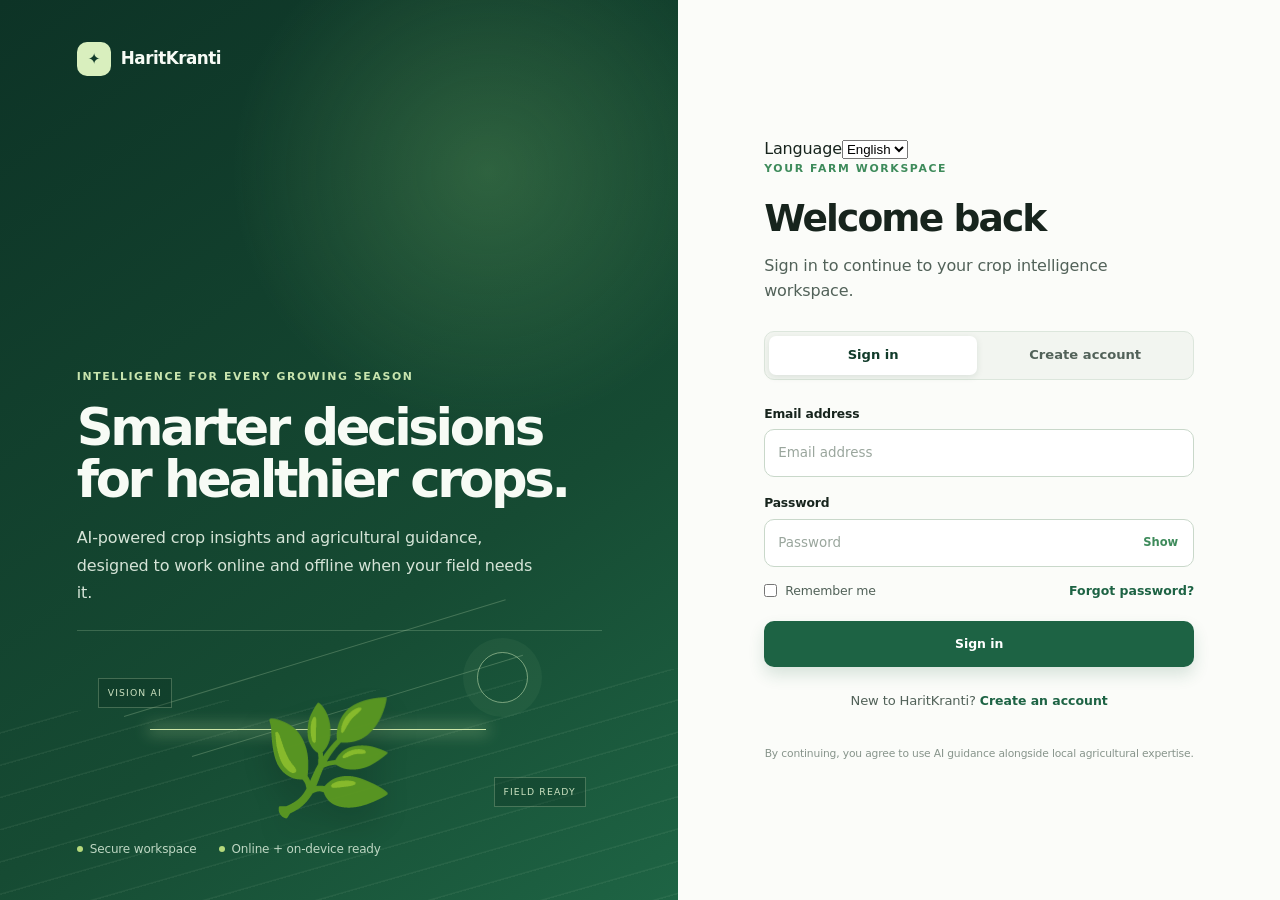
==== frontend/index.html @ 6d188281 "feat: add multilingual translation and global language switcher" ====
<!DOCTYPE html>
<html lang="en">
<head>
  <meta charset="UTF-8">
  <meta name="viewport" content="width=device-width, initial-scale=1.0">
  <meta name="theme-color" content="#113b2a">
  <title>HaritKranti | Smart Agriculture Copilot</title>
  <link rel="stylesheet" href="css/style.css">
</head>
<body>
  <!-- Authenticated entry experience -->
  <section class="auth-screen" id="auth-screen" aria-labelledby="auth-title">
    <div class="auth-visual">
        <div class="auth-brand">
        <span class="brand-mark" aria-hidden="true">&#10022;</span>
        <span>HaritKranti</span>
      </div>
      <div class="auth-visual-copy">
        <p class="auth-overline">Intelligence for every growing season</p>
        <h1>Smarter decisions for healthier crops.</h1>
        <p>AI-powered crop insights and agricultural guidance, designed to work online and offline when your field needs it.</p>
      </div>
      <div class="field-visual" aria-hidden="true">
        <div class="field-scan-line"></div>
        <div class="field-sun"></div>
        <div class="field-row row-one"></div>
        <div class="field-row row-two"></div>
        <div class="field-leaf">&#127807;</div>
        <span class="field-chip chip-one">VISION AI</span>
        <span class="field-chip chip-two">FIELD READY</span>
      </div>
      <div class="auth-trust-line">
        <span><i class="trust-dot"></i> Secure workspace</span>
        <span><i class="trust-dot"></i> Online + on-device ready</span>
      </div>
    </div>

    <div class="auth-panel">
      <div class="auth-panel-inner">
        <div class="mobile-auth-brand auth-brand">
          <span class="brand-mark" aria-hidden="true">&#10022;</span>
          <span>HaritKranti</span>
        </div>
        <label class="auth-language-control" for="auth-language-select"><span id="auth-visual-language-label">Language</span><select id="auth-language-select" aria-label="Language"><option value="en">English</option><option value="mr">मराठी</option><option value="hi">हिन्दी</option><option value="ta">தமிழ்</option><option value="te">తెలుగు</option></select></label>
        <div class="auth-heading">
          <p class="auth-overline" id="auth-overline">Your farm workspace</p>
          <h2 id="auth-title">Welcome back</h2>
          <p id="auth-subtitle">Sign in to continue to your crop intelligence workspace.</p>
        </div>

        <div class="auth-tabs" role="tablist" aria-label="Account access">
          <button class="auth-tab active" id="tab-auth-login" type="button" role="tab" aria-selected="true">Sign in</button>
          <button class="auth-tab" id="tab-auth-register" type="button" role="tab" aria-selected="false">Create account</button>
        </div>

        <div class="auth-error-box" id="auth-error-msg" role="alert"></div>

        <form id="auth-form" novalidate>
          <div class="form-group auth-register-field" id="auth-name-group">
            <label class="form-label" for="auth-name">Full name</label>
            <input type="text" id="auth-name" class="form-input" placeholder="e.g. Ramesh Patil" autocomplete="name">
          </div>
          <div class="form-group">
            <label class="form-label" for="auth-email">Email address</label>
            <input type="email" id="auth-email" class="form-input" placeholder="you@example.com" required autocomplete="email">
          </div>
          <div class="form-group password-group">
            <label class="form-label" for="auth-password">Password</label>
            <div class="password-field">
              <input type="password" id="auth-password" class="form-input" placeholder="At least 6 characters" required autocomplete="current-password">
              <button class="password-toggle" id="btn-toggle-password" type="button" aria-label="Show password">Show</button>
            </div>
          </div>
          <div class="form-group auth-register-field" id="auth-confirm-group">
            <label class="form-label" for="auth-confirm-password">Confirm password</label>
            <input type="password" id="auth-confirm-password" class="form-input" placeholder="Repeat your password" autocomplete="new-password">
          </div>
          <div class="auth-form-options" id="auth-login-options">
            <label class="check-label" id="auth-remember-label"><input type="checkbox" id="auth-remember"> <span>Remember me</span></label>
            <button class="link-button" id="btn-forgot-password" type="button">Forgot password?</button>
          </div>
          <button class="btn btn-primary auth-submit" type="submit" id="btn-auth-submit">Sign in <span aria-hidden="true">&#8594;</span></button>
        </form>
        <p class="auth-switch-copy" id="auth-switch-copy">New to HaritKranti? <button class="link-button" id="auth-switch-link" type="button">Create an account</button></p>
        <p class="auth-legal" id="auth-legal">By continuing, you agree to use AI guidance alongside local agricultural expertise.</p>
      </div>
    </div>
  </section>

  <div class="app-shell is-hidden" id="app-shell">
    <header class="app-header">
      <div class="header-inner">
        <button class="brand-container" id="brand-home-btn" type="button" aria-label="Go to dashboard">
          <span class="brand-icon" aria-hidden="true">&#10022;</span>
          <span class="brand-lockup"><strong class="brand-title">HaritKranti</strong><small>Smart Agriculture Copilot</small></span>
        </button>
        <nav class="desktop-nav" aria-label="Primary navigation">
          <button class="desktop-nav-item active" data-target="view-home" type="button">Dashboard</button>
          <button class="desktop-nav-item" data-target="view-scan" type="button">Scan crop</button>
          <button class="desktop-nav-item" data-target="view-weather" type="button">Weather</button>
          <button class="desktop-nav-item" data-target="view-market" type="button">Market prices</button>
          <button class="desktop-nav-item" data-target="view-schemes" type="button">Govt schemes</button>
          <button class="desktop-nav-item" data-target="view-history" type="button">History</button>
        </nav>
        <div class="header-actions">
          <div class="lang-dropdown-wrapper" id="header-lang-dropdown">
            <button class="lang-pill dropdown-trigger" id="lang-dropdown-btn" type="button" aria-expanded="false" aria-haspopup="true" aria-label="Select language">
              <span aria-hidden="true">🌐</span>
              <span id="active-lang-text">EN</span>
              <span class="dropdown-chevron" aria-hidden="true">▼</span>
            </button>
            <div class="lang-dropdown-menu hidden" id="lang-dropdown-menu" role="menu" aria-orientation="vertical">
              <button class="lang-dropdown-item selected" data-lang="en" role="menuitem" type="button"><span>English</span><span class="lang-check">✓</span></button>
              <button class="lang-dropdown-item" data-lang="mr" role="menuitem" type="button"><span>मराठी</span><span class="lang-check">✓</span></button>
              <button class="lang-dropdown-item" data-lang="hi" role="menuitem" type="button"><span>हिन्दी</span><span class="lang-check">✓</span></button>
              <button class="lang-dropdown-item" data-lang="ta" role="menuitem" type="button"><span>தமிழ்</span><span class="lang-check">✓</span></button>
              <button class="lang-dropdown-item" data-lang="te" role="menuitem" type="button"><span>తెలుగు</span><span class="lang-check">✓</span></button>
            </div>
          </div>
          <button class="header-profile" data-target="view-profile" type="button" aria-label="Open profile"><span id="header-profile-initial">F</span></button>
        </div>
      </div>
    </header>

    <div class="offline-banner hidden" id="offline-banner" role="status"><span class="status-dot"></span><span>Offline right now. Local capabilities remain available.</span></div>

    <main class="app-container">
      <!-- Dashboard -->
      <section class="view-section active" id="view-home">
        <div class="dashboard-intro">
          <div><p class="page-eyebrow">YOUR FIELD WORKSPACE</p><h1 id="dashboard-intro-title">Good to see you, <span id="dashboard-farmer-name">farmer</span>.</h1><p id="dashboard-intro-subtitle">Clear signals for better crop decisions.</p></div>
          <div class="dashboard-status"><span class="status-dot"></span><span id="dashboard-network-label">Online AI available</span></div>
        </div>
        <div class="dashboard-hero">
          <div class="dashboard-hero-copy"><p class="hero-label"><span class="hero-label-line"></span> Crop intelligence</p><h2>Smarter decisions for healthier crops.</h2><p id="dashboard-hero-body">Upload a leaf image and get practical, explainable guidance for what to do next.</p><button class="btn btn-light" data-target="view-scan" type="button"><span id="dashboard-start-scan-text">Start a crop scan</span> <span aria-hidden="true">&#8594;</span></button></div>
          <div class="dashboard-hero-art" aria-hidden="true"><div class="radar-ring ring-one"></div><div class="radar-ring ring-two"></div><div class="radar-core">&#127807;</div><span class="radar-label">LIVE<br>SCAN</span></div>
        </div>
        <div class="dashboard-grid">
          <button class="feature-link feature-link-primary" data-target="view-scan" type="button"><span class="feature-icon">&#127807;</span><span><strong data-i18n="dashboard.scanTitle">Scan crop health</strong><small data-i18n="dashboard.scanBody">Photo to practical next steps</small></span><span class="arrow">&#8594;</span></button>
          <button class="feature-link" data-target="view-weather" type="button"><span class="feature-icon weather-icon">&#9788;</span><span><strong data-i18n="dashboard.weatherTitle">Weather &amp; water</strong><small data-i18n="dashboard.weatherBody">Make irrigation decisions with confidence</small></span><span class="arrow">&#8594;</span></button>
          <button class="feature-link" data-target="view-market" type="button"><span class="feature-icon market-icon">&#128200;</span><span><strong data-i18n="dashboard.marketTitle">Market prices &amp; trends</strong><small data-i18n="dashboard.marketBody">Latest mandi prices and 30-day historical trends</small></span><span class="arrow">&#8594;</span></button>
          <button class="feature-link" data-target="view-schemes" type="button"><span class="feature-icon schemes-icon">&#128220;</span><span><strong data-i18n="dashboard.schemesTitle">Government schemes</strong><small data-i18n="dashboard.schemesBody">Explore subsidies, PM-KISAN, crop insurance &amp; more</small></span><span class="arrow">&#8594;</span></button>
          <button class="feature-link" data-target="view-history" type="button"><span class="feature-icon history-icon">&#9673;</span><span><strong data-i18n="dashboard.historyTitle">Scan history</strong><small data-i18n="dashboard.historyBody">Review your farm’s recent insights</small></span><span class="arrow">&#8594;</span></button>
        </div>
        <div class="dashboard-lower"><div class="section-heading compact-heading"><div><p class="page-eyebrow">QUICK ACCESS</p><h2>Useful around the farm</h2></div></div><div class="quick-links"><button data-target="view-shops" type="button"><span>&#9678;</span> <span id="quick-nearby-text">Nearby agri shops</span></button><button data-target="view-language" type="button"><span>&#9788;</span> Language</button><button data-target="view-profile" type="button"><span>&#9679;</span> <span id="quick-settings-text">Profile settings</span></button></div></div>
      </section>

      <!-- Crop scan -->
      <section class="view-section" id="view-scan">
        <div class="page-header scan-header"><div><p class="page-eyebrow">CROP INTELLIGENCE</p><h1 class="page-title">Crop scan</h1><p class="page-subtitle">Upload a clear image of your crop or leaf for AI analysis.</p></div><div class="using-status"><span class="status-dot"></span><span id="scan-mode-label">Using Online AI</span></div></div>
        <div class="scan-layout">
          <div class="scan-main">
            <div class="upload-zone" id="upload-zone"><div class="upload-visual"><span class="upload-corner corner-tl"></span><span class="upload-corner corner-tr"></span><span class="upload-corner corner-bl"></span><span class="upload-corner corner-br"></span><span class="upload-visual-icon">&#127807;</span></div><strong>Upload crop image</strong><span>JPG or PNG <i>•</i> Up to 10 MB</span><small>For best results, use a well-lit photo of one leaf.</small></div>
            <input type="file" accept="image/*" capture="environment" id="input-camera" class="file-input-hidden">
            <input type="file" accept="image/*" id="input-gallery" class="file-input-hidden">
            <div class="scan-options"><button class="btn btn-secondary" id="btn-trigger-camera" type="button"><span aria-hidden="true">&#9673;</span> Take photo</button><button class="btn btn-outline" id="btn-trigger-gallery" type="button"><span aria-hidden="true">&#9634;</span> Upload image</button></div>
            <div class="preview-container" id="preview-container"><div class="preview-frame"><img src="" alt="Selected crop preview" id="img-preview" class="preview-image"><button class="preview-remove" id="btn-clear-photo" type="button" aria-label="Remove selected image">&#215;</button></div><div class="preview-actions"><div><strong>Ready for analysis</strong><span>Review your image before continuing.</span></div><button class="btn btn-primary" id="btn-run-diagnose" type="button"><span aria-hidden="true">&#8594;</span> Analyze crop</button></div></div>
            <div class="analysis-panel" id="scan-loading-box"><div class="analysis-visual"><div class="analysis-orbit"></div><span>&#127807;</span></div><div><strong>Analyzing your crop...</strong><p id="analysis-step">Checking visual symptoms</p></div><div class="analysis-progress"><span></span></div></div>
          </div>
          <aside class="scan-guidance"><p class="page-eyebrow">PHOTO GUIDE</p><h3>Help the model see clearly</h3><ul><li>Use natural light and avoid glare.</li><li>Keep the leaf centered and in focus.</li><li>Include one affected leaf at a time.</li></ul><div class="scan-privacy"><span>&#9679;</span><p>Your image is sent only to the connected analysis service.</p></div></aside>
        </div>
      </section>

      <!-- Diagnosis result -->
      <section class="view-section" id="view-result">
        <div class="result-topline"><div><p class="page-eyebrow">ANALYSIS COMPLETE</p><h1 class="page-title">Crop analysis</h1></div><button class="btn btn-outline btn-compact" id="btn-scan-another" type="button">New scan</button></div>
        <div class="result-summary"><div><span class="result-crop-badge" id="result-crop-name">Crop</span><h2 class="result-disease-name" id="result-disease-name">Condition detected</h2><p id="result-overview">Your crop image has been reviewed for visible symptoms.</p></div><div class="confidence-block"><span>Confidence</span><strong id="result-confidence">94%</strong><small>AI vision analysis</small></div></div>
        <div class="result-grid"><div class="result-primary-column"><article class="insight-block"><div class="insight-heading"><span class="insight-number">01</span><div><p class="page-eyebrow">OBSERVATION</p><h3>What we found</h3></div></div><div id="result-symptoms">Visual symptoms will appear here.</div></article><article class="insight-block action-block"><div class="insight-heading"><span class="insight-number">02</span><div><p class="page-eyebrow">NEXT STEP</p><h3>Recommended action</h3></div></div><div id="result-treatment">Treatment guidance will appear here.</div></article></div><aside class="result-secondary-column"><div class="result-meta-panel"><div><span>Severity</span><strong id="result-severity">Review</strong></div><div><span>Crop</span><strong id="result-crop-meta">—</strong></div></div><article class="result-mini-block"><h3>Prevention</h3><div id="result-prevention">Prevention guidance will appear here.</div></article><article class="result-mini-block"><h3>Inputs to consider</h3><div id="result-fertilizer">Fertilizer guidance will appear here.</div><div class="pesticide-line" id="result-pesticides">Recommended products will appear here.</div></article></aside></div>
        <div class="disclaimer-box" data-i18n="disclaimer">AI guidance supports farm decisions and should be verified with local agricultural authorities and product labels.</div><div class="result-actions"><button class="btn btn-primary" id="btn-save-scan" type="button">Save to scan history</button><button class="btn btn-secondary" id="btn-result-find-shops" type="button">Find nearby agri shops</button></div>
      </section>

      <!-- Weather -->
      <section class="view-section" id="view-weather">
        <div class="page-header weather-page-header">
          <div>
            <p class="page-eyebrow" id="weather-eyebrow">FIELD CONDITIONS</p>
            <h1 class="page-title" id="weather-title">Weather &amp; water</h1>
            <p class="page-subtitle" id="weather-page-subtitle">Your local weather and farming conditions</p>
          </div>
          <button class="btn btn-outline btn-compact" id="btn-weather-change-location" type="button">Change location</button>
        </div>

        <div class="weather-location-bar">
          <div class="weather-location-copy">
            <span class="weather-location-pin" aria-hidden="true">&#128205;</span>
            <div><span class="weather-location-label" id="weather-location-label">Location</span><strong id="weather-location-text">Location not selected</strong><small id="weather-last-updated"></small></div>
          </div>
          <button class="icon-button weather-refresh-button" id="btn-weather-location" type="button" aria-label="Refresh weather">&#8635;</button>
        </div>

        <div class="weather-status-card" id="weather-status-card" role="status" aria-live="polite">
          <div class="weather-status-icon" id="weather-status-icon" aria-hidden="true">&#9906;</div>
          <div class="weather-status-copy"><strong id="weather-status-title">Use your location for local weather</strong><p id="weather-status-detail">Allow location access to provide local weather and agricultural recommendations.</p></div>
          <div class="weather-status-actions"><button class="btn btn-primary" id="btn-weather-use-location" type="button">Use My Location</button><button class="btn btn-outline" id="btn-weather-search-location" type="button">Search Location</button></div>
        </div>

        <div class="weather-location-panel hidden" id="weather-location-panel">
          <div class="weather-panel-heading"><div><p class="page-eyebrow" id="weather-search-eyebrow">LOCATION SEARCH</p><h2 id="weather-search-title">Search for your location</h2></div><button class="text-button" id="btn-weather-close-search" type="button">Cancel</button></div>
          <form class="weather-search-form" id="weather-search-form"><label class="search-field" for="weather-location-search"><span aria-hidden="true">&#8981;</span><input id="weather-location-search" type="search" autocomplete="address-level2" minlength="2" placeholder="City, town, district or locality" required><button class="btn btn-primary" type="submit" id="btn-weather-submit-search">Search</button></label></form>
          <div class="weather-search-results" id="weather-search-results" aria-live="polite"></div>
        </div>

        <div class="weather-content hidden" id="weather-content">
          <div class="weather-layout">
            <div class="weather-current">
              <div class="weather-current-top"><div><p class="weather-label" id="weather-current-label">CURRENT CONDITIONS</p><div id="weather-condition-text">—</div></div><span class="weather-live-badge" id="weather-data-status">Live</span></div>
              <div class="weather-temp" id="weather-temp-val">—</div>
              <div class="weather-stats"><div><strong id="weather-humidity">—</strong><span id="weather-humidity-label">Humidity</span></div><div><strong id="weather-wind">—</strong><span id="weather-wind-label">Wind</span></div><div><strong id="weather-rain-prob">—</strong><span id="weather-rain-label">Rain chance</span></div></div>
            </div>
            <div class="weather-advice" id="weather-advisory-card"><p class="page-eyebrow" id="weather-advice-eyebrow">IRRIGATION ADVISORY</p><h2 id="advisory-headline">—</h2><p id="advisory-detail">—</p><div class="advice-mark" aria-hidden="true">&#10003;</div></div>
          </div>

          <section class="weather-detail-section" aria-labelledby="weather-details-title"><div class="weather-section-heading"><div><p class="page-eyebrow" id="weather-details-eyebrow">CURRENT WEATHER</p><h2 id="weather-details-title">At a glance</h2></div></div><div class="weather-detail-grid"><div class="weather-detail-item" id="weather-feels-item"><span id="weather-feels-label">Feels like</span><strong id="weather-feels">—</strong></div><div class="weather-detail-item" id="weather-precipitation-item"><span id="weather-precipitation-label">Precipitation</span><strong id="weather-precipitation">—</strong></div><div class="weather-detail-item" id="weather-direction-item"><span id="weather-direction-label">Wind direction</span><strong id="weather-direction">—</strong></div><div class="weather-detail-item" id="weather-cloud-item"><span id="weather-cloud-label">Cloud cover</span><strong id="weather-cloud">—</strong></div><div class="weather-detail-item" id="weather-visibility-item"><span id="weather-visibility-label">Visibility</span><strong id="weather-visibility">—</strong></div><div class="weather-detail-item" id="weather-pressure-item"><span id="weather-pressure-label">Pressure</span><strong id="weather-pressure">—</strong></div></div></section>

          <section class="weather-detail-section" aria-labelledby="weather-rain-title"><div class="weather-section-heading"><div><p class="page-eyebrow" id="weather-rain-eyebrow">RAIN &amp; WATER</p><h2 id="weather-rain-title">Rain &amp; irrigation</h2></div></div><div class="weather-rain-summary"><span class="weather-rain-icon" aria-hidden="true">&#9730;</span><div><strong id="weather-rain-summary-title">Rain information</strong><p id="weather-rain-summary-detail">—</p></div></div></section>

          <section class="weather-detail-section" aria-labelledby="weather-forecast-title"><div class="weather-section-heading"><div><p class="page-eyebrow" id="weather-forecast-eyebrow">UPCOMING CONDITIONS</p><h2 id="weather-forecast-title">Forecast</h2></div></div><div class="weather-forecast-list" id="weather-forecast-list"></div></section>
        </div>

        <div class="weather-error-actions hidden" id="weather-error-actions"><button class="btn btn-primary" id="btn-weather-retry" type="button">Retry</button><button class="btn btn-outline" id="btn-weather-error-change" type="button">Change location</button></div>
      </section>

      <!-- Market Prices & Price History -->
      <section class="view-section" id="view-market">
        <div class="page-header market-page-header">
          <div>
            <p class="page-eyebrow" id="market-eyebrow" data-i18n="market.eyebrow">MANDI INTELLIGENCE</p>
            <h1 class="page-title" id="market-title" data-i18n="market.title">Market prices</h1>
            <p class="page-subtitle" id="market-page-subtitle" data-i18n="market.subtitle">Check recent mandi prices and historical trends for your crop and location.</p>
          </div>
          <div class="header-action-group">
            <button class="btn btn-outline btn-compact" id="btn-market-refresh" type="button" aria-label="Refresh market data">&#8635; Refresh</button>
          </div>
        </div>

        <div class="offline-banner hidden" id="market-offline-banner" role="status"></div>

        <!-- Filter Controls: Crop & Location -->
        <div class="market-controls-card">
          <div class="market-crop-select-row">
            <div class="crop-select-header">
              <strong data-i18n="market.selectCrop">Select your crop</strong>
              <div class="crop-search-box">
                <span>&#8981;</span>
                <input type="search" id="market-crop-search" placeholder="Search crop..." aria-label="Search crop">
              </div>
            </div>
            <div class="crop-chips-scroll" id="market-crop-chips"></div>
          </div>

          <div class="market-location-select-row">
            <div class="location-group">
              <label for="market-state-select">State</label>
              <select id="market-state-select" class="form-select"></select>
            </div>
            <div class="location-group">
              <label for="market-district-select">District</label>
              <select id="market-district-select" class="form-select"></select>
            </div>
            <div class="location-group">
              <label for="market-select">Market / APMC</label>
              <select id="market-select" class="form-select"></select>
            </div>
            <div class="location-action-col">
              <button class="btn btn-secondary btn-compact" id="btn-market-detect-location" type="button">
                <span>&#8982;</span> <span data-i18n="market.detectLocation">Detect Location</span>
              </button>
            </div>
          </div>
        </div>

        <!-- Loading Skeleton -->
        <div class="market-skeleton hidden" id="market-loading-skeleton">
          <div class="skeleton-card skeleton-pulse"></div>
          <div class="skeleton-chart skeleton-pulse"></div>
        </div>

        <!-- Error State -->
        <div class="market-error-box hidden" id="market-error-box" role="alert">
          <div class="error-icon">&#9888;</div>
          <h3 data-i18n="market.serviceErrorTitle">Market data is temporarily unavailable</h3>
          <p data-i18n="market.serviceErrorBody">We could not retrieve wholesale mandi prices right now. Please check your connection or retry.</p>
          <button class="btn btn-primary" id="btn-market-retry" type="button" data-i18n="market.retry">Retry</button>
        </div>

        <!-- Main Market Content -->
        <div class="market-content" id="market-main-content">
          <!-- Latest Mandi Summary Card -->
          <article class="market-hero-card" id="market-hero-card">
            <div class="hero-card-left">
              <div class="crop-identity">
                <span class="crop-category-badge" id="market-summary-category">Crop</span>
                <h2 class="crop-name-title" id="market-summary-crop-name">—</h2>
                <div class="mandi-location-line">
                  <span class="mandi-icon">&#127963;</span>
                  <strong id="market-summary-mandi">— Mandi</strong>
                  <span class="location-dot">•</span>
                  <span id="market-summary-location">—</span>
                </div>
              </div>
              <div class="variety-date-row">
                <span class="variety-tag" id="market-summary-variety">Variety: Standard</span>
                <span class="date-tag" id="market-summary-date">Updated: —</span>
              </div>
              <div class="favorite-buttons-row">
                <button type="button" class="btn-fav" id="btn-save-fav-crop" data-i18n="market.saveCrop">☆ Save crop</button>
                <button type="button" class="btn-fav" id="btn-save-fav-market" data-i18n="market.saveMarket">☆ Save mandi</button>
              </div>
            </div>

            <div class="hero-card-right">
              <div class="price-pill-main">
                <span class="price-caption" data-i18n="market.modalPrice">Modal Price</span>
                <div class="modal-price-val" id="market-summary-modal-price">₹—</div>
                <small class="price-unit" data-i18n="market.priceUnit">₹ / Quintal</small>
              </div>
              <div class="price-sub-grid">
                <div class="price-sub-box">
                  <span data-i18n="market.minPrice">Min Price</span>
                  <strong id="market-summary-min-price">₹—</strong>
                </div>
                <div class="price-sub-box">
                  <span data-i18n="market.maxPrice">Max Price</span>
                  <strong id="market-summary-max-price">₹—</strong>
                </div>
              </div>
            </div>
          </article>

          <!-- Compare Nearby Mandis Card -->
          <section class="market-section-card" aria-labelledby="compare-mandis-title">
            <div class="section-card-header">
              <div>
                <h3 id="compare-mandis-title" data-i18n="market.compareTitle">Compare Mandis</h3>
                <p data-i18n="market.compareSubtitle">Wholesale prices across nearby district markets</p>
              </div>
              <div class="table-sort-control">
                <label for="market-compare-sort">Sort by:</label>
                <select id="market-compare-sort" class="form-select form-select-sm">
                  <option value="highest">Highest price</option>
                  <option value="lowest">Lowest price</option>
                  <option value="nearest">Nearest location</option>
                </select>
              </div>
            </div>
            <div class="table-responsive">
              <table class="market-table">
                <thead>
                  <tr>
                    <th>Market / APMC</th>
                    <th>Locality</th>
                    <th>Modal Price</th>
                    <th>Min – Max Range</th>
                    <th>Arrival Date</th>
                  </tr>
                </thead>
                <tbody id="market-compare-tbody"></tbody>
              </table>
            </div>
          </section>

          <!-- Price History & Trend Analysis Section -->
          <section class="market-section-card" aria-labelledby="price-history-title">
            <div class="section-card-header split-header-desktop">
              <div>
                <p class="page-eyebrow" data-i18n="market.eyebrow">HISTORICAL OBSERVATIONS</p>
                <h3 id="price-history-title" data-i18n="market.priceHistoryTitle">Price History &amp; Trend Analysis</h3>
                <p data-i18n="market.priceHistorySubtitle">Understand how this crop’s wholesale mandi price has changed over time.</p>
              </div>
              <div class="chart-controls">
                <div class="period-chips-group" role="group" aria-label="Time period">
                  <button type="button" class="period-chip" data-period="7d">7D</button>
                  <button type="button" class="period-chip active" data-period="30d">30D</button>
                  <button type="button" class="period-chip" data-period="3m">3M</button>
                  <button type="button" class="period-chip" data-period="6m">6M</button>
                  <button type="button" class="period-chip" data-period="1y">1Y</button>
                </div>
                <div class="price-type-toggle" role="group" aria-label="Price metric">
                  <button type="button" class="price-type-btn active" data-type="modal">Modal</button>
                  <button type="button" class="price-type-btn" data-type="min">Min</button>
                  <button type="button" class="price-type-btn" data-type="max">Max</button>
                </div>
              </div>
            </div>

            <!-- Price Metrics Summary Bar -->
            <div class="history-metrics-grid">
              <div class="metric-card">
                <span data-i18n="market.summaryLatest">Latest Modal Price</span>
                <strong id="hist-metric-latest">₹—</strong>
              </div>
              <div class="metric-card">
                <span data-i18n="market.summaryHigh">Period High</span>
                <strong id="hist-metric-high">₹—</strong>
              </div>
              <div class="metric-card">
                <span data-i18n="market.summaryLow">Period Low</span>
                <strong id="hist-metric-low">₹—</strong>
              </div>
              <div class="metric-card">
                <span data-i18n="market.summaryChange">Price Change</span>
                <strong id="hist-metric-change" class="metric-value">—</strong>
              </div>
              <div class="metric-card metric-trend-card">
                <span data-i18n="market.trendTitle">Price Trend</span>
                <div id="hist-trend-badge" class="trend-indicator trend-stable">—</div>
              </div>
            </div>

            <!-- SVG Line Chart Box -->
            <div class="market-chart-container">
              <div class="chart-loading-overlay hidden" id="market-chart-loading">
                <div class="spinner"></div>
              </div>
              <div class="market-svg-wrapper" id="market-price-svg-wrapper"></div>
            </div>

            <!-- Farmer Friendly Data Insight -->
            <div class="chart-insight-box">
              <div class="insight-icon" aria-hidden="true">&#128161;</div>
              <div class="insight-text">
                <h4 data-i18n="market.whatChartShowsTitle">What the chart shows</h4>
                <p id="hist-what-chart-shows">—</p>
              </div>
            </div>

            <!-- Historical Records Table & CSV Export -->
            <div class="history-table-header">
              <h4 data-i18n="market.historicalRecordsTitle">Historical Records</h4>
              <button type="button" class="btn btn-outline btn-compact" id="btn-download-market-csv">
                <span>&#8681;</span> <span data-i18n="market.downloadCsv">Download Price History (CSV)</span>
              </button>
            </div>
            <div class="table-responsive">
              <table class="market-table market-history-table">
                <thead>
                  <tr>
                    <th>Date</th>
                    <th>Market</th>
                    <th>Commodity</th>
                    <th>Variety</th>
                    <th>Min Price</th>
                    <th>Modal Price</th>
                    <th>Max Price</th>
                  </tr>
                </thead>
                <tbody id="market-history-tbody"></tbody>
              </table>
            </div>
          </section>

          <!-- Source & Official Info -->
          <div class="official-source-card">
            <div class="source-icon">&#127963;</div>
            <div class="source-info-text">
              <strong data-i18n="market.sourceLabel">Source: Government of India — Data.gov.in / AGMARKNET</strong>
              <p data-i18n="market.sourceInfo">Daily wholesale agricultural mandi arrival data released under Open Government Data (OGD) Platform India.</p>
            </div>
            <a href="https://agmarknet.gov.in/" target="_blank" rel="noopener noreferrer" class="btn-link-source" data-i18n="market.officialPortal">
              Agmarknet Portal ↗
            </a>
          </div>
        </div>
      </section>

      <!-- Government Schemes -->
      <section class="view-section" id="view-schemes">
        <div class="page-header schemes-page-header">
          <div>
            <p class="page-eyebrow" id="schemes-eyebrow" data-i18n="schemes.eyebrow">GOVERNMENT INITIATIVES</p>
            <h1 class="page-title" id="schemes-title" data-i18n="schemes.title">Government schemes</h1>
            <p class="page-subtitle" id="schemes-page-subtitle" data-i18n="schemes.subtitle">Discover financial support, subsidies, and insurance available for farmers.</p>
          </div>
          <div class="header-action-group">
            <span class="schemes-count-badge" id="schemes-count-badge">Loading...</span>
            <button class="btn btn-outline btn-compact" id="btn-schemes-refresh" type="button" aria-label="Refresh schemes">&#8635;</button>
          </div>
        </div>

        <div class="offline-banner hidden" id="schemes-offline-banner" role="status">
          <span data-i18n="schemes.offlineBody">Showing cached verified scheme directory. Connect to internet to check latest portal updates.</span>
        </div>

        <!-- Search & Filter Bar -->
        <div class="schemes-search-panel">
          <div class="schemes-search-row">
            <div class="schemes-search-box">
              <span>&#8981;</span>
              <input type="search" id="schemes-search-input" placeholder="Search schemes by crop, name, or keyword (e.g. crop insurance, solar pump, PM Kisan)..." aria-label="Search schemes">
            </div>
            <div class="schemes-filter-group">
              <div class="level-tabs" role="tablist">
                <button type="button" class="scheme-level-tab active" data-level="all">All</button>
                <button type="button" class="scheme-level-tab" data-level="Central">Central</button>
                <button type="button" class="scheme-level-tab" data-level="State">State</button>
              </div>
              <select id="schemes-state-select" class="form-select form-select-sm">
                <option value="all">All States</option>
                <option value="Maharashtra">Maharashtra</option>
                <option value="Madhya Pradesh">Madhya Pradesh</option>
                <option value="Gujarat">Gujarat</option>
                <option value="Karnataka">Karnataka</option>
                <option value="Punjab">Punjab</option>
              </select>
            </div>
          </div>

          <!-- Category Chips -->
          <div class="schemes-category-scroll" id="schemes-category-chips"></div>
        </div>

        <!-- Loading Skeleton -->
        <div class="schemes-skeleton hidden" id="schemes-loading-skeleton">
          <div class="skeleton-card skeleton-pulse"></div>
          <div class="skeleton-card skeleton-pulse"></div>
        </div>

        <!-- Error State -->
        <div class="schemes-error-box hidden" id="schemes-error-box" role="alert">
          <div class="error-icon">&#9888;</div>
          <h3>Government schemes directory temporarily unavailable</h3>
          <p>We could not load official government schemes right now. Please retry.</p>
          <button class="btn btn-primary" id="btn-schemes-retry" type="button">Retry</button>
        </div>

        <!-- Main Schemes Content -->
        <div class="schemes-content" id="schemes-main-content">
          <!-- Personalized Recommended Section -->
          <div class="schemes-recommended-section hidden" id="schemes-personalized-section">
            <div class="recommended-header">
              <span class="rec-star">&#9733;</span>
              <div>
                <h3 data-i18n="schemes.recommendedTitle">Recommended for your farm</h3>
                <p data-i18n="schemes.recommendedSubtitle">Schemes matched with your profile crop &amp; location</p>
              </div>
            </div>
            <div class="schemes-grid" id="schemes-personalized-container"></div>
          </div>

          <!-- All Schemes Grid -->
          <div class="schemes-grid" id="schemes-grid"></div>

          <!-- Empty State -->
          <div class="schemes-empty-box hidden" id="schemes-empty-box">
            <div class="empty-icon">&#128269;</div>
            <h3 data-i18n="schemes.noSchemesFound">No government schemes found matching your search.</h3>
            <p>Try searching for broader terms like "crop insurance", "irrigation", "subsidy", or clear the category filters.</p>
          </div>

          <!-- Official Source Card -->
          <div class="official-source-card schemes-source-card">
            <div class="source-icon">&#127963;</div>
            <div class="source-info-text">
              <strong data-i18n="schemes.sourceLabel">Source: Government of India — myScheme.gov.in / Ministry of Agriculture &amp; Farmers Welfare</strong>
              <p data-i18n="schemes.sourceDisclaimer">Information is grounded in official government notifications. Always verify with local agricultural offices or official portals before applying.</p>
            </div>
            <a href="https://www.myscheme.gov.in/" target="_blank" rel="noopener noreferrer" class="btn-link-source">
              myScheme Portal ↗
            </a>
          </div>
        </div>
      </section>

      <!-- History -->
      <section class="view-section" id="view-history"><div class="page-header split-header"><div><p class="page-eyebrow">YOUR RECORDS</p><h1 class="page-title">Scan history</h1><p class="page-subtitle">Review your recent crop analyses.</p></div><button class="btn btn-outline btn-compact" id="btn-sync-history" type="button">Sync records</button></div><div class="history-toolbar"><label class="search-field"><span>&#8981;</span><input type="search" id="history-search-input" placeholder="Search crop or condition" aria-label="Search crop or condition"></label></div><div class="history-list" id="history-list-container"></div></section>

      <!-- Language -->
      <section class="view-section" id="view-language"><div class="page-header"><p class="page-eyebrow">PREFERENCES</p><h1 class="page-title">Language</h1><p class="page-subtitle">Choose the language you’re most comfortable using in the field.</p></div><div class="language-list"><div class="lang-card selected" data-lang="en"><span><strong>English</strong><small>Default language</small></span><span class="lang-check">&#10003;</span></div><div class="lang-card" data-lang="mr"><span><strong>मराठी</strong><small>Marathi</small></span><span class="lang-check">&#10003;</span></div><div class="lang-card" data-lang="hi"><span><strong>हिन्दी</strong><small>Hindi</small></span><span class="lang-check">&#10003;</span></div><div class="lang-card" data-lang="ta"><span><strong>தமிழ்</strong><small>Tamil</small></span><span class="lang-check">&#10003;</span></div><div class="lang-card" data-lang="te"><span><strong>తెలుగు</strong><small>Telugu</small></span><span class="lang-check">&#10003;</span></div></div></section>

      <!-- Shop finder -->
      <section class="view-section" id="view-shops"><div class="page-header"><p class="page-eyebrow">LOCAL SUPPORT</p><h1 class="page-title">Nearby agri shops</h1><p class="page-subtitle">Find agriculture suppliers around your current location.</p></div><div class="shop-layout"><div class="shop-card"><div class="shop-categories"><button class="shop-cat-btn active" data-category="agriculture shop" type="button"><span>&#9678;</span><strong>Agri store</strong></button><button class="shop-cat-btn" data-category="pesticide shop" type="button"><span>&#9679;</span><strong>Pesticides</strong></button><button class="shop-cat-btn" data-category="fertilizer store" type="button"><span>&#10022;</span><strong>Fertilizer</strong></button><button class="shop-cat-btn" data-category="seed supplier" type="button"><span>&#127807;</span><strong>Seeds</strong></button></div><button class="btn btn-secondary" id="btn-detect-maps-gps" type="button"><span id="maps-gps-status">Detect my location</span></button><p id="maps-query-preview" class="map-query"></p><button class="btn btn-primary" id="btn-launch-google-maps" type="button">Open Google Maps <span aria-hidden="true">&#8599;</span></button></div><div class="shop-note"><span>&#9678;</span><div><strong>Location-aware search</strong><p>Your browser location is used only to center the map search.</p></div></div></div></section>

      <!-- Profile -->
      <section class="view-section" id="view-profile"><div class="page-header"><p class="page-eyebrow">ACCOUNT</p><h1 class="page-title">Profile settings</h1><p class="page-subtitle">Keep your workspace details and preferences up to date.</p></div><div class="profile-layout"><div class="profile-card"><div class="profile-heading"><div class="profile-avatar" id="profile-avatar">F</div><div><h2 id="display-farmer-name">Guest Farmer</h2><p id="display-farmer-email">Not logged in</p><span class="status-badge logged-out" id="profile-auth-badge">Not logged in</span></div></div><form id="profile-form"><div class="form-row"><div class="form-group"><label class="form-label" for="profile-name">Full name</label><input type="text" id="profile-name" class="form-input" placeholder="e.g. Ramesh Patil"></div><div class="form-group"><label class="form-label" for="profile-phone">Mobile number</label><input type="tel" id="profile-phone" class="form-input" placeholder="e.g. +91 98765 43210"></div></div><div class="form-row"><div class="form-group"><label class="form-label" for="profile-crop">Primary crop</label><input type="text" id="profile-crop" class="form-input" placeholder="e.g. Tomato, cotton, wheat"></div><div class="form-group"><label class="form-label" for="profile-location">Village / district</label><input type="text" id="profile-location" class="form-input" placeholder="e.g. Nashik, Maharashtra"></div></div><button type="submit" class="btn btn-primary">Save profile</button></form></div><div class="settings-card"><p class="page-eyebrow">WORKSPACE STATUS</p><div class="settings-row"><span>Network</span><strong id="diag-status-online">Connected</strong></div><div class="settings-row"><span>Offline model bridge</span><strong id="diag-status-bridge">Unavailable</strong></div><div class="settings-row"><span>Account sync</span><strong id="auth-status-hint">Sign in to sync records.</strong></div><button class="btn btn-danger" id="btn-logout-auth" type="button">Sign out</button></div></div></section>
    </main>

    <nav class="bottom-nav" aria-label="Mobile navigation">
      <button class="nav-item active" data-target="view-home" type="button"><span class="icon">&#9632;</span><span>Home</span></button>
      <button class="nav-item" data-target="view-scan" type="button"><span class="icon">&#127807;</span><span>Scan</span></button>
      <button class="nav-item" data-target="view-weather" type="button"><span class="icon">&#9788;</span><span>Weather</span></button>
      <button class="nav-item" data-target="view-market" type="button"><span class="icon">&#128200;</span><span>Market</span></button>
      <button class="nav-item" data-target="view-schemes" type="button"><span class="icon">&#128220;</span><span>Schemes</span></button>
      <button class="nav-item" data-target="view-history" type="button"><span class="icon">&#9673;</span><span>History</span></button>
      <button class="nav-item" data-target="view-profile" type="button"><span class="icon">&#9679;</span><span>Profile</span></button>
    </nav>
  </div>

  <!-- History Detail Modal -->
  <div class="modal-overlay" id="modal-history-overlay"><div class="modal-content"><div class="modal-header"><h3 id="modal-history-title">Diagnosis detail</h3><button class="modal-close" id="modal-history-close" type="button">&times;</button></div><div id="modal-history-body"></div></div></div>

  <!-- Scheme Detail Modal -->
  <div class="modal-overlay" id="modal-scheme-overlay" role="dialog" aria-modal="true" aria-labelledby="modal-scheme-title">
    <div class="modal-content modal-scheme-content">
      <div class="modal-header">
        <h3 id="modal-scheme-title">Scheme Details</h3>
        <button class="modal-close" id="modal-scheme-close" type="button" aria-label="Close scheme details">&times;</button>
      </div>
      <div class="modal-body" id="modal-scheme-body"></div>
    </div>
  </div>

  <!-- Scheme Eligibility Questionnaire Modal -->
  <div class="modal-overlay" id="modal-eligibility-overlay" role="dialog" aria-modal="true" aria-labelledby="modal-eligibility-title">
    <div class="modal-content modal-eligibility-content">
      <div class="modal-header">
        <h3 id="modal-eligibility-title" data-i18n="schemes.eligibilityTitle">Eligibility Self-Check</h3>
        <button class="modal-close" id="modal-eligibility-close" type="button" aria-label="Close eligibility check">&times;</button>
      </div>
      <div class="modal-body" id="modal-eligibility-body">
        <div class="eligibility-intro">
          <h4 id="eligibility-scheme-name">Scheme</h4>
          <p data-i18n="schemes.eligibilitySubtitle">Answer a few questions to see if you appear to meet the primary criteria based on official guidelines.</p>
        </div>

        <form id="scheme-eligibility-form" class="eligibility-form">
          <div class="form-question">
            <p class="question-label" data-i18n="schemes.qLandowner">Do you own cultivable agricultural land in your name?</p>
            <div class="radio-options">
              <label class="radio-label"><input type="radio" name="q_land" value="yes" checked> <span data-i18n="schemes.yes">Yes</span></label>
              <label class="radio-label"><input type="radio" name="q_land" value="no"> <span data-i18n="schemes.no">No</span></label>
            </div>
          </div>

          <div class="form-question">
            <p class="question-label" data-i18n="schemes.qAadhaar">Do you have an active Aadhaar card linked with your mobile?</p>
            <div class="radio-options">
              <label class="radio-label"><input type="radio" name="q_aadhaar" value="yes" checked> <span data-i18n="schemes.yes">Yes</span></label>
              <label class="radio-label"><input type="radio" name="q_aadhaar" value="no"> <span data-i18n="schemes.no">No</span></label>
            </div>
          </div>

          <div class="form-question">
            <p class="question-label" data-i18n="schemes.qBank">Do you have an Aadhaar-seeded bank account (NPCI mapped)?</p>
            <div class="radio-options">
              <label class="radio-label"><input type="radio" name="q_bank" value="yes" checked> <span data-i18n="schemes.yes">Yes</span></label>
              <label class="radio-label"><input type="radio" name="q_bank" value="no"> <span data-i18n="schemes.no">No</span></label>
            </div>
          </div>

          <div class="form-question">
            <p class="question-label" data-i18n="schemes.qTax">Are you an income tax payer or government employee?</p>
            <div class="radio-options">
              <label class="radio-label"><input type="radio" name="q_tax" value="no" checked> <span data-i18n="schemes.no">No</span></label>
              <label class="radio-label"><input type="radio" name="q_tax" value="yes"> <span data-i18n="schemes.yes">Yes</span></label>
            </div>
          </div>

          <div class="form-question">
            <p class="question-label" data-i18n="schemes.qWater">Do you have an assured water source (well / borewell / canal / pond)?</p>
            <div class="radio-options">
              <label class="radio-label"><input type="radio" name="q_water" value="yes" checked> <span data-i18n="schemes.yes">Yes</span></label>
              <label class="radio-label"><input type="radio" name="q_water" value="no"> <span data-i18n="schemes.no">No</span></label>
            </div>
          </div>

          <button type="submit" class="btn btn-primary btn-block" id="btn-submit-eligibility">
            <span data-i18n="schemes.btnCheckNow">Evaluate Eligibility</span> &rarr;
          </button>
        </form>

        <div class="eligibility-result-box hidden" id="eligibility-result-box"></div>
      </div>
    </div>
  </div>

  <script src="https://www.gstatic.com/firebasejs/10.12.0/firebase-app-compat.js"></script>
  <script src="https://www.gstatic.com/firebasejs/10.12.0/firebase-auth-compat.js"></script>
  <script src="js/auth.js"></script>
  <script src="js/crops-data.js"></script>
  <script src="js/api.js"></script>
  <script src="js/language.js"></script>
  <script src="js/app.js"></script>
  <script src="js/diagnosis.js"></script>
  <script src="js/weather.js"></script>
  <script src="js/market.js"></script>
  <script src="js/schemes.js"></script>
  <script src="js/history.js"></script>
  <script src="js/maps.js"></script>
  <script src="js/profile.js"></script>
</body>
</html>
---- frontend/css/style.css ----
/* Smart Agriculture Copilot - Farmer-Friendly Mobile-First Design System */

:root {
  --primary-dark: #1b4332;
  --primary: #2d6a4f;
  --primary-light: #52b788;
  --primary-soft: #d8f3dc;
  
  --accent-gold: #e9c46a;
  --accent-amber: #f4a261;
  --accent-earth: #b7094c;

  --bg-main: #f4f7f4;
  --surface: #ffffff;
  --surface-hover: #f9fbf9;
  
  --text-main: #1a251e;
  --text-muted: #526358;
  --text-light: #ffffff;

  --border-color: #d1e2d6;
  --shadow-sm: 0 2px 8px rgba(27, 67, 50, 0.08);
  --shadow-md: 0 4px 16px rgba(27, 67, 50, 0.12);
  --shadow-lg: 0 8px 24px rgba(27, 67, 50, 0.16);

  --status-online: #2a9d8f;
  --status-offline: #e76f51;
  --status-warning: #d97706;

  --radius-sm: 8px;
  --radius-md: 14px;
  --radius-lg: 20px;
  --radius-full: 9999px;

  --touch-target-min: 48px;
  --transition-fast: 0.2s ease;
}

* {
  box-sizing: border-box;
  margin: 0;
  padding: 0;
  -webkit-tap-highlight-color: transparent;
}

body {
  font-family: system-ui, -apple-system, BlinkMacSystemFont, 'Segoe UI', Roboto, Oxygen, Ubuntu, Cantarell, sans-serif;
  background-color: var(--bg-main);
  color: var(--text-main);
  line-height: 1.5;
  font-size: 16px;
  padding-bottom: 80px; /* Space for bottom navigation */
}

/* App Header */
.app-header {
  position: sticky;
  top: 0;
  z-index: 100;
  background: linear-gradient(135deg, var(--primary-dark), var(--primary));
  color: var(--text-light);
  padding: 12px 16px;
  display: flex;
  justify-content: space-between;
  align-items: center;
  box-shadow: var(--shadow-md);
}

.brand-container {
  display: flex;
  align-items: center;
  gap: 10px;
  cursor: pointer;
}

.brand-icon {
  width: 36px;
  height: 36px;
  background: rgba(255, 255, 255, 0.2);
  border-radius: var(--radius-sm);
  display: flex;
  align-items: center;
  justify-content: center;
  font-size: 20px;
}

.brand-title {
  font-size: 1.15rem;
  font-weight: 700;
  letter-spacing: -0.3px;
}

.header-actions {
  display: flex;
  align-items: center;
  gap: 10px;
}

/* Badges & Indicators */
.status-badge {
  display: inline-flex;
  align-items: center;
  gap: 6px;
  padding: 4px 10px;
  border-radius: var(--radius-full);
  font-size: 0.8rem;
  font-weight: 600;
  background: rgba(255, 255, 255, 0.15);
  backdrop-filter: blur(4px);
}

.status-dot {
  width: 8px;
  height: 8px;
  border-radius: 50%;
  background-color: var(--status-online);
}

.status-badge.offline .status-dot {
  background-color: var(--status-offline);
}

.lang-dropdown-wrapper {
  position: relative;
  display: inline-block;
}

.lang-pill {
  background: var(--accent-gold);
  color: var(--primary-dark);
  border: 1px solid rgba(0, 0, 0, 0.1);
  padding: 6px 12px;
  border-radius: var(--radius-full);
  font-weight: 700;
  font-size: 0.85rem;
  cursor: pointer;
  display: inline-flex;
  align-items: center;
  gap: 5px;
  transition: background-color var(--transition-fast), transform var(--transition-fast);
}

.lang-pill:hover,
.lang-pill:focus-visible {
  background: #f0cd75;
}

.dropdown-chevron {
  font-size: 0.7rem;
  opacity: 0.75;
  transition: transform var(--transition-fast);
}

.lang-dropdown-wrapper.open .dropdown-chevron {
  transform: rotate(180deg);
}

.lang-dropdown-menu {
  position: absolute;
  top: calc(100% + 6px);
  right: 0;
  min-width: 140px;
  background: var(--surface);
  border: 1px solid var(--border-color);
  border-radius: var(--radius-md);
  box-shadow: var(--shadow-md);
  padding: 6px;
  z-index: 1000;
  display: flex;
  flex-direction: column;
  gap: 2px;
  animation: fadeInDown 0.15s ease-out;
}

.lang-dropdown-menu.hidden {
  display: none !important;
}

.lang-dropdown-item {
  display: flex;
  align-items: center;
  justify-content: space-between;
  width: 100%;
  padding: 8px 12px;
  background: transparent;
  border: none;
  border-radius: var(--radius-sm);
  font-size: 0.9rem;
  font-weight: 600;
  color: var(--text-main);
  cursor: pointer;
  text-align: left;
  transition: background-color var(--transition-fast), color var(--transition-fast);
}

.lang-dropdown-item:hover,
.lang-dropdown-item:focus-visible {
  background: var(--primary-soft);
  color: var(--primary-dark);
}

.lang-dropdown-item.selected {
  background: var(--primary-soft);
  color: var(--primary-dark);
  font-weight: 700;
}

.lang-dropdown-item .lang-check {
  font-size: 0.85rem;
  color: var(--primary);
  opacity: 0;
}

.lang-dropdown-item.selected .lang-check {
  opacity: 1;
}

@keyframes fadeInDown {
  from { opacity: 0; transform: translateY(-4px); }
  to { opacity: 1; transform: translateY(0); }
}

/* Offline Global Banner */
.offline-banner {
  background-color: #fff3cd;
  color: #856404;
  border-bottom: 1px solid #ffeeba;
  padding: 8px 16px;
  font-size: 0.85rem;
  font-weight: 600;
  display: flex;
  align-items: center;
  justify-content: center;
  gap: 8px;
}

.offline-banner.hidden {
  display: none;
}

/* Main Container & Views */
.app-container {
  max-width: 600px;
  margin: 0 auto;
  padding: 16px;
}

.view-section {
  display: none;
  animation: fadeIn 0.25s ease-in-out;
}

.view-section.active {
  display: block;
}

@keyframes fadeIn {
  from { opacity: 0; transform: translateY(6px); }
  to { opacity: 1; transform: translateY(0); }
}

/* Section Titles & Cards */
.page-header {
  margin-bottom: 16px;
}

.page-title {
  font-size: 1.5rem;
  font-weight: 700;
  color: var(--primary-dark);
  display: flex;
  align-items: center;
  gap: 8px;
}

.page-subtitle {
  font-size: 0.9rem;
  color: var(--text-muted);
}

.card {
  background: var(--surface);
  border-radius: var(--radius-md);
  padding: 16px;
  margin-bottom: 16px;
  border: 1px solid var(--border-color);
  box-shadow: var(--shadow-sm);
}

.card-title {
  font-size: 1.1rem;
  font-weight: 700;
  color: var(--primary-dark);
  margin-bottom: 12px;
  display: flex;
  align-items: center;
  gap: 8px;
}

/* Home Quick Grid */
.home-banner {
  background: linear-gradient(135deg, var(--primary-light), var(--primary));
  color: var(--text-light);
  border-radius: var(--radius-lg);
  padding: 20px;
  margin-bottom: 20px;
  box-shadow: var(--shadow-md);
  position: relative;
  overflow: hidden;
}

.home-banner h2 {
  font-size: 1.4rem;
  font-weight: 800;
  margin-bottom: 6px;
}

.home-banner p {
  font-size: 0.95rem;
  opacity: 0.95;
  margin-bottom: 16px;
}

.btn-scan-hero {
  display: inline-flex;
  align-items: center;
  justify-content: center;
  gap: 10px;
  background-color: var(--accent-gold);
  color: var(--primary-dark);
  border: none;
  padding: 14px 24px;
  border-radius: var(--radius-full);
  font-size: 1.1rem;
  font-weight: 800;
  width: 100%;
  cursor: pointer;
  box-shadow: 0 4px 12px rgba(0, 0, 0, 0.15);
  transition: transform 0.15s ease, background-color 0.15s ease;
}

.btn-scan-hero:active {
  transform: scale(0.98);
}

.grid-actions {
  display: grid;
  grid-template-columns: repeat(2, 1fr);
  gap: 14px;
  margin-bottom: 20px;
}

.action-card {
  background: var(--surface);
  border-radius: var(--radius-md);
  padding: 16px;
  display: flex;
  flex-direction: column;
  align-items: center;
  text-align: center;
  border: 1px solid var(--border-color);
  box-shadow: var(--shadow-sm);
  cursor: pointer;
  min-height: 120px;
  justify-content: center;
  transition: transform var(--transition-fast), border-color var(--transition-fast);
}

.action-card:hover, .action-card:active {
  transform: translateY(-2px);
  border-color: var(--primary-light);
  background-color: var(--surface-hover);
}

.action-card .icon {
  font-size: 32px;
  margin-bottom: 8px;
}

.action-card .title {
  font-size: 0.95rem;
  font-weight: 700;
  color: var(--primary-dark);
}

.action-card .subtext {
  font-size: 0.75rem;
  color: var(--text-muted);
  margin-top: 2px;
}

/* Buttons */
.btn {
  display: inline-flex;
  align-items: center;
  justify-content: center;
  gap: 8px;
  min-height: var(--touch-target-min);
  padding: 12px 20px;
  border-radius: var(--radius-md);
  font-size: 1rem;
  font-weight: 700;
  border: none;
  cursor: pointer;
  transition: all var(--transition-fast);
  text-decoration: none;
  width: 100%;
}

.btn-primary {
  background-color: var(--primary);
  color: var(--text-light);
}

.btn-primary:active {
  background-color: var(--primary-dark);
}

.btn-secondary {
  background-color: var(--primary-soft);
  color: var(--primary-dark);
}

.btn-outline {
  background-color: transparent;
  border: 2px solid var(--primary);
  color: var(--primary);
}

.btn-warning {
  background-color: var(--accent-amber);
  color: white;
}

/* Scan Screen Components */
.upload-zone {
  border: 2px dashed var(--primary-light);
  background: var(--primary-soft);
  border-radius: var(--radius-md);
  padding: 24px 16px;
  text-align: center;
  cursor: pointer;
  margin-bottom: 16px;
  transition: background-color var(--transition-fast);
}

.upload-zone:hover {
  background-color: #c7ebd1;
}

.upload-icon {
  font-size: 42px;
  margin-bottom: 10px;
  color: var(--primary);
}

.upload-title {
  font-size: 1.1rem;
  font-weight: 700;
  color: var(--primary-dark);
}

.upload-desc {
  font-size: 0.85rem;
  color: var(--text-muted);
  margin-top: 4px;
}

.file-input-hidden {
  display: none;
}

.scan-options {
  display: grid;
  grid-template-columns: 1fr 1fr;
  gap: 12px;
  margin-bottom: 16px;
}

.preview-container {
  margin-top: 16px;
  text-align: center;
  display: none;
}

.preview-container.active {
  display: block;
}

.preview-image {
  max-width: 100%;
  max-height: 280px;
  border-radius: var(--radius-md);
  object-fit: cover;
  border: 2px solid var(--primary);
  box-shadow: var(--shadow-sm);
  margin-bottom: 12px;
}

/* Loading Overlay & Animations */
.loading-box {
  display: none;
  text-align: center;
  padding: 24px 16px;
}

.loading-box.active {
  display: block;
}

.spinner {
  width: 48px;
  height: 48px;
  border: 5px solid var(--primary-soft);
  border-top-color: var(--primary);
  border-radius: 50%;
  animation: spin 1s infinite linear;
  margin: 0 auto 12px auto;
}

@keyframes spin {
  0% { transform: rotate(0deg); }
  100% { transform: rotate(360deg); }
}

/* Result Screen Components */
.result-header-card {
  background: linear-gradient(135deg, #1b4332, #2d6a4f);
  color: white;
  border-radius: var(--radius-md);
  padding: 20px;
  margin-bottom: 16px;
}

.result-crop-badge {
  display: inline-block;
  background: var(--accent-gold);
  color: var(--primary-dark);
  padding: 4px 12px;
  border-radius: var(--radius-full);
  font-size: 0.85rem;
  font-weight: 800;
  margin-bottom: 8px;
}

.result-disease-name {
  font-size: 1.5rem;
  font-weight: 800;
  margin-bottom: 6px;
}

.result-meta {
  display: flex;
  gap: 16px;
  font-size: 0.85rem;
  opacity: 0.9;
}

.result-section {
  background: white;
  border-radius: var(--radius-md);
  padding: 16px;
  margin-bottom: 12px;
  border-left: 4px solid var(--primary);
  box-shadow: var(--shadow-sm);
}

.result-section h4 {
  font-size: 1rem;
  font-weight: 700;
  color: var(--primary-dark);
  margin-bottom: 8px;
  display: flex;
  align-items: center;
  gap: 6px;
}

.result-section p, .result-section ul {
  font-size: 0.95rem;
  color: var(--text-main);
}

.result-section ul {
  padding-left: 20px;
}

.result-section ul li {
  margin-bottom: 4px;
}

.disclaimer-box {
  background: #fef3c7;
  border: 1px solid #f59e0b;
  border-radius: var(--radius-sm);
  padding: 10px 12px;
  font-size: 0.8rem;
  color: #78350f;
  margin-top: 8px;
}

/* Weather Screen Components */
.weather-hero {
  background: linear-gradient(135deg, #0284c7, #0369a1);
  color: white;
  border-radius: var(--radius-lg);
  padding: 20px;
  margin-bottom: 16px;
  text-align: center;
}

.weather-temp {
  font-size: 3rem;
  font-weight: 800;
  line-height: 1;
  margin: 10px 0;
}

.weather-details-grid {
  display: grid;
  grid-template-columns: repeat(3, 1fr);
  gap: 10px;
  margin-top: 16px;
  background: rgba(255, 255, 255, 0.15);
  padding: 12px;
  border-radius: var(--radius-md);
}

.weather-stat-item {
  text-align: center;
}

.weather-stat-item .val {
  font-weight: 700;
  font-size: 1rem;
}

.weather-stat-item .lbl {
  font-size: 0.75rem;
  opacity: 0.85;
}

.advisory-card {
  border-left: 5px solid #0284c7;
}

.advisory-card.warning {
  border-left-color: var(--accent-amber);
}

/* History Screen Components */
.history-list {
  display: flex;
  flex-direction: column;
  gap: 12px;
}

.history-card {
  background: white;
  border-radius: var(--radius-md);
  padding: 14px;
  display: flex;
  gap: 14px;
  align-items: center;
  border: 1px solid var(--border-color);
  box-shadow: var(--shadow-sm);
  cursor: pointer;
}

.history-thumb {
  width: 64px;
  height: 64px;
  border-radius: var(--radius-sm);
  object-fit: cover;
  background: #e2e8f0;
  flex-shrink: 0;
}

.history-info {
  flex-grow: 1;
}

.history-title {
  font-weight: 700;
  font-size: 1rem;
  color: var(--primary-dark);
}

.history-date {
  font-size: 0.8rem;
  color: var(--text-muted);
}

/* Language Selection Grid */
.lang-grid {
  display: grid;
  grid-template-columns: 1fr;
  gap: 12px;
}

.lang-card {
  background: white;
  border: 2px solid var(--border-color);
  border-radius: var(--radius-md);
  padding: 16px 20px;
  display: flex;
  justify-content: space-between;
  align-items: center;
  cursor: pointer;
  transition: all var(--transition-fast);
}

.lang-card.selected {
  border-color: var(--primary);
  background: var(--primary-soft);
}

.lang-name {
  font-size: 1.1rem;
  font-weight: 700;
}

.lang-sub {
  font-size: 0.85rem;
  color: var(--text-muted);
}

/* Agriculture Shop Finder */
.shop-categories {
  display: grid;
  grid-template-columns: repeat(2, 1fr);
  gap: 12px;
  margin-bottom: 16px;
}

.shop-cat-btn {
  background: white;
  border: 1px solid var(--border-color);
  border-radius: var(--radius-md);
  padding: 16px;
  text-align: center;
  cursor: pointer;
  transition: all var(--transition-fast);
}

.shop-cat-btn.active, .shop-cat-btn:hover {
  border-color: var(--primary);
  background: var(--primary-soft);
}

.shop-cat-btn .icon {
  font-size: 28px;
  margin-bottom: 6px;
}

.shop-cat-btn .label {
  font-weight: 700;
  font-size: 0.9rem;
  color: var(--primary-dark);
}

/* Modals */
.modal-overlay {
  position: fixed;
  top: 0;
  left: 0;
  right: 0;
  bottom: 0;
  background: rgba(0, 0, 0, 0.5);
  display: none;
  align-items: center;
  justify-content: center;
  z-index: 1000;
  padding: 16px;
}

.modal-overlay.active {
  display: flex;
}

.modal-content {
  background: white;
  border-radius: var(--radius-lg);
  width: 100%;
  max-width: 500px;
  max-height: 90vh;
  overflow-y: auto;
  padding: 20px;
  box-shadow: var(--shadow-lg);
}

.modal-header {
  display: flex;
  justify-content: space-between;
  align-items: center;
  margin-bottom: 16px;
}

.modal-close {
  background: none;
  border: none;
  font-size: 24px;
  cursor: pointer;
  color: var(--text-muted);
}

/* Forms */
.form-group {
  margin-bottom: 14px;
}

.form-label {
  display: block;
  font-weight: 700;
  font-size: 0.9rem;
  margin-bottom: 4px;
  color: var(--primary-dark);
}

.form-input {
  width: 100%;
  padding: 12px 14px;
  border-radius: var(--radius-md);
  border: 1px solid var(--border-color);
  font-size: 1rem;
  outline: none;
}

.form-input:focus {
  border-color: var(--primary);
}

/* Bottom Navigation */
.bottom-nav {
  position: fixed;
  bottom: 0;
  left: 0;
  right: 0;
  height: 64px;
  background: white;
  border-top: 1px solid var(--border-color);
  display: flex;
  justify-content: space-around;
  align-items: center;
  z-index: 90;
  box-shadow: 0 -2px 10px rgba(0,0,0,0.05);
}

.nav-item {
  display: flex;
  flex-direction: column;
  align-items: center;
  justify-content: center;
  color: var(--text-muted);
  text-decoration: none;
  font-size: 0.75rem;
  font-weight: 600;
  width: 20%;
  height: 100%;
  border: none;
  background: none;
  cursor: pointer;
  transition: color var(--transition-fast);
}

.nav-item .icon {
  font-size: 22px;
  margin-bottom: 2px;
}

.nav-item.active {
  color: var(--primary);
}

.nav-item.active .icon {
  transform: translateY(-2px);
}

/* Toast Notifications */
.toast-container {
  position: fixed;
  top: 70px;
  left: 50%;
  transform: translateX(-50%);
  z-index: 2000;
  display: flex;
  flex-direction: column;
  gap: 8px;
  width: 90%;
  max-width: 400px;
  pointer-events: none;
}

.toast {
  background: var(--primary-dark);
  color: white;
  padding: 12px 16px;
  border-radius: var(--radius-md);
  box-shadow: var(--shadow-md);
  font-size: 0.9rem;
  font-weight: 600;
  display: flex;
  align-items: center;
  gap: 8px;
  animation: slideDown 0.3s ease;
  pointer-events: auto;
}

.toast.error { background: #c53030; }
.toast.success { background: var(--primary); }
.toast.warning { background: var(--accent-amber); }

@keyframes slideDown {
  from { opacity: 0; transform: translateY(-10px); }
  to { opacity: 1; transform: translateY(0); }
}

/* Authentication Error & State Elements */
.auth-error-box {
  display: none;
  background: #fff5f5;
  color: #c53030;
  border: 1px solid #feb2b2;
  border-radius: var(--radius-md);
  padding: 10px 14px;
  font-size: 0.88rem;
  font-weight: 600;
  margin-bottom: 14px;
  line-height: 1.4;
}

.auth-error-box.active {
  display: block;
}

.btn-danger {
  background: #e53e3e;
  color: white;
  border: none;
}

.btn-danger:hover {
  background: #c53030;
}

.status-badge.logged-out {
  background: #edf2f7;
  color: #4a5568;
  border: 1px solid #cbd5e0;
}

.user-email-text {
  font-size: 0.85rem;
  color: var(--text-muted);
  margin-top: 2px;
}

/* Premium dashboard refresh */
:root {
  --primary-dark: #143d2b;
  --primary: #287550;
  --primary-light: #71bb81;
  --primary-soft: #e9f6ea;
  --bg-main: #f7faf5;
  --surface: #ffffff;
  --surface-hover: #fbfef9;
  --text-main: #17241c;
  --text-muted: #647269;
  --border-color: #dce9dd;
  --shadow-sm: 0 4px 12px rgba(20, 61, 43, .06);
  --shadow-md: 0 14px 30px rgba(20, 61, 43, .10);
  --shadow-lg: 0 24px 60px rgba(20, 61, 43, .16);
  --radius-md: 18px;
  --radius-lg: 26px;
}

body {
  background: radial-gradient(circle at 100% 0, #ebf8e9 0, transparent 31rem), var(--bg-main);
  letter-spacing: -.01em;
}

.app-header {
  min-height: 68px;
  padding: 11px max(20px, calc((100vw - 1180px) / 2));
  background: rgba(20, 61, 43, .96);
  backdrop-filter: blur(14px);
}

.brand-container { gap: 10px; }
.brand-icon { width: 40px; height: 40px; border-radius: 13px; background: #d9f0bb; color: var(--primary-dark); font-size: 18px; }
.brand-title { line-height: 1.05; font-size: 1.08rem; }
.brand-subtitle { color: #c8dbc8; font-size: .65rem; font-weight: 600; letter-spacing: .02em; margin-top: 3px; }
.lang-pill { background: rgba(255,255,255,.12); color: #fff; border: 1px solid rgba(255,255,255,.15); }
.lang-pill:hover { background: rgba(255,255,255,.2); }
.status-badge { border: 1px solid rgba(255,255,255,.12); }

.app-container { max-width: 1180px; padding: 30px 24px 104px; }
.view-section { animation: pageEntrance .42s cubic-bezier(.2,.75,.2,1) both; }
@keyframes pageEntrance { from { opacity: 0; transform: translateY(12px); } to { opacity: 1; transform: translateY(0); } }

.premium-hero {
  display: flex;
  align-items: center;
  justify-content: space-between;
  min-height: 270px;
  padding: clamp(28px, 5vw, 58px);
  margin-bottom: 24px;
  background: linear-gradient(118deg, #103d2d, #236b46 62%, #5d9b58);
  border: 1px solid rgba(255,255,255,.12);
  isolation: isolate;
}
.premium-hero::before, .premium-hero::after { content: ''; position: absolute; border-radius: 50%; z-index: -1; }
.premium-hero::before { width: 340px; height: 340px; background: rgba(195,230,138,.13); right: -95px; top: -140px; }
.premium-hero::after { width: 190px; height: 190px; background: rgba(255,255,255,.08); right: 18%; bottom: -110px; }
.hero-copy { max-width: 660px; }
.eyebrow, .section-kicker { display: inline-flex; align-items: center; gap: 8px; text-transform: uppercase; letter-spacing: .12em; font-size: .69rem; font-weight: 800; }
.eyebrow { color: #d9efba; margin-bottom: 13px; }
.eyebrow-dot { width: 7px; height: 7px; border-radius: 50%; background: #d6f289; box-shadow: 0 0 0 4px rgba(214,242,137,.15); }
.premium-hero h1 { font-size: clamp(2rem, 4.4vw, 3.65rem); line-height: 1.05; letter-spacing: -.055em; max-width: 670px; margin: 0 0 15px; }
.premium-hero p { font-size: 1rem; line-height: 1.65; max-width: 560px; margin: 0; color: #deebdf; }
.hero-orbit { position: relative; display: grid; place-items: center; width: 190px; height: 190px; flex: 0 0 auto; border: 1px solid rgba(230,255,213,.3); border-radius: 50%; margin-right: clamp(0px, 4vw, 70px); }
.hero-orbit::after { content: ''; width: 128px; height: 128px; border-radius: 50%; background: rgba(225,248,175,.14); border: 1px solid rgba(229,250,204,.35); }
.orbit-leaf { position: absolute; z-index: 1; font-size: 64px; filter: drop-shadow(0 12px 12px rgba(0,0,0,.15)); animation: leafFloat 4s ease-in-out infinite; }
.orbit-spark { position: absolute; top: 12px; right: 24px; font-size: 22px; }
@keyframes leafFloat { 50% { transform: translateY(-8px) rotate(4deg); } }

.mode-selector { background: var(--surface); border: 1px solid var(--border-color); border-radius: var(--radius-lg); padding: clamp(20px, 3vw, 32px); box-shadow: var(--shadow-md); margin-bottom: 42px; }
.section-heading { display: flex; justify-content: space-between; align-items: flex-start; gap: 16px; margin-bottom: 21px; }
.section-heading h2 { font-size: clamp(1.25rem, 2.3vw, 1.6rem); color: var(--primary-dark); letter-spacing: -.035em; line-height: 1.18; }
.section-kicker { color: var(--primary); margin-bottom: 7px; }
.mode-status { border-radius: 999px; padding: 7px 11px; background: #f0f4ef; color: var(--text-muted); font-size: .76rem; font-weight: 700; white-space: nowrap; }
.mode-status.active { background: var(--primary-soft); color: var(--primary-dark); }
.mode-grid { display: grid; grid-template-columns: repeat(2, minmax(0, 1fr)); gap: 15px; }
.mode-card { position: relative; min-height: 151px; border: 1px solid #dce7dc; background: #fff; border-radius: 18px; padding: 21px; display: flex; text-align: left; align-items: flex-start; gap: 15px; cursor: pointer; color: var(--text-main); transition: transform .22s ease, box-shadow .22s ease, border-color .22s ease, background-color .22s ease; }
.mode-card:hover { transform: translateY(-4px); box-shadow: 0 13px 25px rgba(20,61,43,.11); border-color: #94c79a; background: #fcfffa; }
.mode-card:focus-visible, .btn:focus-visible, .text-button:focus-visible { outline: 3px solid #9bd79e; outline-offset: 3px; }
.mode-card.selected { background: linear-gradient(145deg, #f5fcef, #e7f6e5); border: 2px solid var(--primary); padding: 20px; box-shadow: 0 12px 22px rgba(40,117,80,.13); }
.mode-icon { width: 47px; height: 47px; display: grid; place-items: center; flex: 0 0 auto; border-radius: 15px; font-size: 24px; }
.cloud-icon { color: #286a9a; background: #e6f3fc; }.offline-icon { color: #875b1e; background: #fff2dc; }
.mode-content { display: grid; gap: 3px; }.mode-content strong { font-size: 1.06rem; color: var(--primary-dark); }.mode-content span { color: #466654; font-size: .9rem; font-weight: 650; }.mode-content small { color: var(--text-muted); font-size: .8rem; line-height: 1.35; margin-top: 4px; }
.mode-check { position: absolute; top: 17px; right: 17px; display: grid; place-items: center; width: 21px; height: 21px; border: 1px solid #cdd9cc; border-radius: 50%; color: transparent; font-size: .73rem; }.mode-card.selected .mode-check { color: #fff; background: var(--primary); border-color: var(--primary); }
.mode-actions { display: flex; justify-content: space-between; align-items: center; gap: 16px; padding-top: 21px; margin-top: 21px; border-top: 1px solid #e5eee4; }.mode-actions p { font-size: .87rem; color: var(--text-muted); }.btn-continue { width: auto; min-width: 220px; }.btn:disabled { opacity: .52; cursor: not-allowed; transform: none !important; }

.quick-actions-section { margin-bottom: 20px; }.compact-heading { margin-bottom: 17px; }.grid-actions { grid-template-columns: repeat(3, 1fr); gap: 16px; }.action-card { min-height: 145px; align-items: flex-start; text-align: left; padding: 20px; border-radius: 18px; }.action-card:hover { transform: translateY(-4px); box-shadow: var(--shadow-md); }.action-card .icon { font-size: 28px; margin-bottom: 13px; }.action-card .subtext { font-size: .8rem; }

.page-header { margin-bottom: 22px; }.page-title { font-size: 1.75rem; letter-spacing: -.04em; }.page-subtitle { margin-top: 3px; }.card, .result-section { border-radius: 18px; box-shadow: var(--shadow-sm); }.btn { border-radius: 13px; }.btn-primary { background: linear-gradient(135deg, #287550, #1d5e3e); box-shadow: 0 7px 14px rgba(40,117,80,.17); }.btn-primary:hover { transform: translateY(-2px); box-shadow: 0 10px 18px rgba(40,117,80,.22); }.btn-secondary:hover, .btn-outline:hover { transform: translateY(-2px); background: #eef8ed; }.btn:active { transform: translateY(0) scale(.98); }

.active-mode-panel { display: flex; align-items: center; gap: 13px; padding: 14px 16px; margin-bottom: 16px; background: #f5f9f2; border: 1px solid #dce9d8; border-radius: 16px; }.active-mode-icon { width: 38px; height: 38px; display: grid; place-items: center; border-radius: 12px; background: #dff1d7; color: var(--primary-dark); }.active-mode-panel strong { display: block; color: var(--primary-dark); font-size: .9rem; }.active-mode-panel p { color: var(--text-muted); font-size: .78rem; margin-top: 2px; }.text-button { margin-left: auto; border: 0; background: none; color: var(--primary); font: inherit; font-size: .82rem; font-weight: 800; cursor: pointer; }
.upload-zone { padding: 42px 20px; border-radius: 20px; background: linear-gradient(145deg, #f6fbf4, #edf7eb); }.upload-zone:hover { background: #e6f5e2; }.preview-container { background: #fff; padding: 16px; border-radius: 18px; box-shadow: var(--shadow-sm); }

.bottom-nav { height: 74px; padding: 5px max(10px, calc((100vw - 700px) / 2)); background: rgba(255,255,255,.94); backdrop-filter: blur(14px); }.nav-item { border-radius: 12px; height: 60px; }.nav-item.active { background: #eaf6e8; }.nav-item.active .icon { transform: none; }.modal-content { border-radius: 22px; }.form-input { border-radius: 12px; }.form-input:focus { box-shadow: 0 0 0 4px rgba(82,183,136,.14); }

@media (min-width: 760px) { body { padding-bottom: 0; }.bottom-nav { position: static; max-width: 790px; height: 68px; margin: 0 auto 22px; border: 1px solid var(--border-color); border-radius: 18px; box-shadow: var(--shadow-sm); }.nav-item { width: auto; flex: 1; flex-direction: row; gap: 7px; }.nav-item .icon { margin: 0; font-size: 18px; }.app-container { padding-bottom: 34px; }.scan-options { max-width: 580px; }.result-section { padding: 20px; } }
@media (max-width: 620px) { .app-header { padding: 10px 16px; }.brand-subtitle, .status-badge { display: none; }.app-container { padding: 20px 16px 92px; }.premium-hero { min-height: 0; padding: 29px 23px; }.premium-hero h1 { font-size: 2rem; }.hero-orbit { display: none; }.mode-grid, .grid-actions { grid-template-columns: 1fr; }.mode-card { min-height: 128px; }.mode-actions { align-items: stretch; flex-direction: column; }.btn-continue { width: 100%; }.section-heading { gap: 10px; }.mode-status { font-size: .7rem; }.grid-actions { gap: 12px; }.action-card { min-height: 105px; flex-direction: row; gap: 15px; padding: 16px; }.action-card .icon { margin: 0; }.action-card .subtext { margin-top: 3px; }.action-card .title, .action-card .subtext { margin-left: 0; }.scan-options { grid-template-columns: 1fr; }.active-mode-panel { align-items: flex-start; }.active-mode-panel p { max-width: 220px; }.weather-details-grid { gap: 5px; padding: 10px 4px; } }
@media (prefers-reduced-motion: reduce) { *, *::before, *::after { animation-duration: .01ms !important; animation-iteration-count: 1 !important; scroll-behavior: auto !important; transition-duration: .01ms !important; } }

/* Weather and location states */
.weather-page-header { display: flex; align-items: flex-end; justify-content: space-between; gap: 18px; }
.weather-location-bar { display: flex; align-items: center; justify-content: space-between; gap: 18px; padding: 14px 17px; margin: 0 0 17px; border: 1px solid var(--line); border-radius: var(--r-md); background: #fff; box-shadow: var(--shadow-sm); }
.weather-location-copy { display: flex; align-items: center; gap: 11px; min-width: 0; }
.weather-location-copy > div { display: grid; gap: 3px; min-width: 0; }
.weather-location-copy strong { overflow: hidden; color: var(--forest); font-size: .92rem; text-overflow: ellipsis; white-space: nowrap; }
.weather-location-copy small { color: var(--ink-soft); font-size: .67rem; }
.weather-location-label { color: var(--ink-soft); font-size: .64rem; font-weight: 800; letter-spacing: .12em; text-transform: uppercase; }
.weather-location-pin { display: grid; place-items: center; width: 35px; height: 35px; flex: 0 0 auto; border-radius: 11px; color: #7d5f27; background: #f7edda; font-size: 1.05rem; }
.weather-refresh-button { width: 37px; height: 37px; flex: 0 0 auto; color: var(--forest); border-color: var(--line-strong); background: #f6faf4; }
.weather-status-card { display: grid; grid-template-columns: auto minmax(0, 1fr) auto; align-items: center; gap: 15px; padding: 20px; margin-bottom: 17px; border: 1px solid #d7e8d5; border-radius: var(--r-lg); background: linear-gradient(135deg, #f4faf0, #edf7ea); }
.weather-status-card[data-state="loading"] { background: linear-gradient(135deg, #f4f8f3, #eef5ee); }
.weather-status-card[data-state="serviceError"], .weather-status-card[data-state="invalid"] { border-color: #edd7c7; background: #fff7ef; }
.weather-status-icon { display: grid; place-items: center; width: 43px; height: 43px; border-radius: 13px; color: var(--forest); background: #dcefd4; font-size: 1.35rem; animation: weatherPulse 1.8s ease-in-out infinite; }
.weather-status-copy { min-width: 0; }
.weather-status-copy strong { display: block; color: var(--forest); font-size: .92rem; }
.weather-status-copy p { margin-top: 4px; color: var(--ink-soft); font-size: .75rem; line-height: 1.5; }
.weather-status-actions { display: flex; flex-wrap: wrap; justify-content: flex-end; gap: 8px; }
.weather-status-actions .btn { white-space: nowrap; }
.weather-content { display: grid; gap: 17px; }
.weather-detail-section { padding: 22px; border: 1px solid var(--line); border-radius: var(--r-lg); background: #fff; box-shadow: var(--shadow-sm); }
.weather-section-heading { display: flex; align-items: flex-end; justify-content: space-between; gap: 15px; margin-bottom: 16px; }
.weather-section-heading h2 { margin-top: 3px; color: var(--forest); font-size: 1.28rem; letter-spacing: -.045em; }
.weather-detail-grid { display: grid; grid-template-columns: repeat(5, minmax(0, 1fr)); gap: 9px; }
.weather-detail-item { display: grid; gap: 6px; min-height: 68px; padding: 13px; border-radius: 13px; background: #f5f9f3; }
.weather-detail-item span { color: var(--ink-soft); font-size: .68rem; line-height: 1.25; }
.weather-detail-item strong { color: var(--forest); font-size: .91rem; }
.weather-live-badge { align-self: flex-start; padding: 5px 8px; border-radius: 99px; color: #b5e1bc; background: rgba(255,255,255,.1); font-size: .61rem; font-weight: 800; }
.weather-rain-summary { display: flex; align-items: center; gap: 13px; padding: 15px; border-radius: 14px; background: #f5f9f3; }
.weather-rain-icon { display: grid; place-items: center; width: 39px; height: 39px; border-radius: 11px; color: #316d8f; background: #e1f0f7; font-size: 1.15rem; }
.weather-rain-summary strong { color: var(--forest); font-size: .84rem; }
.weather-rain-summary p { margin-top: 4px; color: var(--ink-soft); font-size: .75rem; }
.weather-forecast-list { display: grid; grid-template-columns: repeat(5, minmax(0, 1fr)); gap: 9px; }
.weather-forecast-card { display: grid; justify-items: center; gap: 7px; min-height: 155px; padding: 13px 8px; border: 1px solid var(--line); border-radius: 14px; text-align: center; background: #fbfdf9; }
.weather-forecast-date { color: var(--ink-soft); font-size: .68rem; font-weight: 750; }
.weather-forecast-icon { font-size: 1.5rem; line-height: 1; }
.weather-forecast-card strong { min-height: 29px; color: var(--forest); font-size: .7rem; line-height: 1.25; }
.weather-forecast-temperatures { color: var(--ink); font-size: .8rem; font-weight: 800; }
.weather-forecast-card small { color: #4f7c5b; font-size: .64rem; }
.weather-location-panel { padding: 21px; margin-bottom: 17px; border: 1px solid var(--line); border-radius: var(--r-lg); background: #fff; box-shadow: var(--shadow-sm); }
.weather-panel-heading { display: flex; align-items: flex-start; justify-content: space-between; gap: 12px; margin-bottom: 15px; }
.weather-panel-heading h2 { margin-top: 3px; color: var(--forest); font-size: 1.25rem; letter-spacing: -.04em; }
.weather-search-form .search-field { max-width: none; padding-left: 12px; }
.weather-search-form .search-field input { min-height: 46px; }
.weather-search-form .search-field .btn { min-height: 38px; margin-right: 4px; }
.weather-search-results { display: grid; gap: 7px; margin-top: 12px; color: var(--ink-soft); font-size: .75rem; }
.weather-search-result { display: grid; gap: 4px; padding: 12px 13px; border: 1px solid var(--line); border-radius: 11px; color: var(--ink); background: #fbfdf9; text-align: left; cursor: pointer; }
.weather-search-result:hover { border-color: #a8cba7; background: #f2f9ef; }
.weather-search-result strong { color: var(--forest); font-size: .78rem; }
.weather-search-result small { color: var(--ink-soft); font-size: .68rem; }
.weather-error-actions { display: flex; flex-wrap: wrap; gap: 9px; margin-top: 2px; }
@keyframes weatherPulse { 50% { box-shadow: 0 0 0 7px rgba(82,161,105,.08); } }

@media (max-width: 760px) {
  .weather-page-header { align-items: flex-start; flex-direction: column; }
  .weather-page-header .btn { width: 100%; }
  .weather-status-card { grid-template-columns: auto minmax(0, 1fr); }
  .weather-status-actions { grid-column: 1 / -1; justify-content: flex-start; }
  .weather-detail-grid { grid-template-columns: repeat(2, minmax(0, 1fr)); }
  .weather-forecast-list { grid-template-columns: repeat(2, minmax(0, 1fr)); }
}

/* -------------------------------------------------------------------------
   HaritKranti product system
   The legacy component rules above remain available to the feature modules;
   this layer supplies the new application shell and authenticated flow.
   ------------------------------------------------------------------------- */
:root {
  --ink: #17241d;
  --ink-soft: #526259;
  --forest: #113b2a;
  --forest-2: #1d6344;
  --leaf: #3e8b5b;
  --sage: #e9f2e7;
  --paper: #fbfcf9;
  --line: #dce6dc;
  --line-strong: #c9d8ca;
  --warm: #f3eee3;
  --danger: #aa4b3e;
  --shadow-soft: 0 10px 28px rgba(17, 59, 42, .07);
  --shadow-float: 0 20px 50px rgba(17, 59, 42, .12);
  --r-sm: 10px;
  --r-md: 14px;
  --r-lg: 20px;
}

html { background: var(--paper); }
body { min-width: 320px; background: var(--paper); color: var(--ink); font-family: Inter, ui-sans-serif, system-ui, -apple-system, BlinkMacSystemFont, "Segoe UI", sans-serif; }
button, input { font: inherit; }
button { -webkit-appearance: none; }
.hidden, .is-hidden { display: none !important; }
.app-shell { min-height: 100vh; background: radial-gradient(circle at 82% 0, #f1f7ee 0, transparent 28rem), var(--paper); }

/* Authentication */
.auth-screen { min-height: 100vh; display: grid; grid-template-columns: minmax(0, 1.06fr) minmax(420px, .94fr); background: var(--paper); }
.auth-visual { position: relative; display: flex; flex-direction: column; min-height: 100vh; padding: 42px clamp(28px, 6vw, 100px); overflow: hidden; color: #f7fbf5; background: radial-gradient(circle at 72% 19%, rgba(123, 188, 110, .27), transparent 16rem), linear-gradient(145deg, #0d3326 0%, #164b33 64%, #1e6444 100%); }
.auth-visual::after { content: ""; position: absolute; left: -8%; right: -8%; bottom: -23%; height: 46%; opacity: .26; background: repeating-linear-gradient(168deg, transparent 0 29px, rgba(215, 238, 202, .25) 30px 31px); transform: rotate(-4deg); pointer-events: none; }
.auth-brand { display: inline-flex; align-items: center; gap: 10px; font-weight: 780; letter-spacing: -.03em; font-size: 1.05rem; }
.brand-mark { display: grid; place-items: center; width: 34px; height: 34px; border-radius: 10px; color: var(--forest); background: #d9efbe; font-size: .95rem; }
.auth-visual-copy { position: relative; z-index: 1; max-width: 570px; margin-top: auto; margin-bottom: 24px; }
.auth-overline, .page-eyebrow { color: #80b477; font-size: .68rem; font-weight: 800; letter-spacing: .15em; text-transform: uppercase; }
.auth-visual .auth-overline { color: #c8e4ae; margin-bottom: 16px; }
.auth-visual h1 { max-width: 560px; margin: 0 0 19px; font-size: clamp(2.35rem, 4vw, 4.7rem); line-height: 1.02; letter-spacing: -.065em; font-weight: 710; }
.auth-visual-copy > p:last-child { max-width: 475px; color: #d5e4d7; line-height: 1.7; font-size: 1rem; }
.field-visual { position: relative; z-index: 1; height: 190px; max-width: 600px; margin-bottom: 20px; opacity: .95; border-top: 1px solid rgba(211, 239, 194, .22); }
.field-row { position: absolute; height: 1px; width: 76%; background: rgba(207, 236, 191, .26); transform: rotate(-17deg); transform-origin: left; }.row-one { left: 9%; top: 45%; }.row-two { left: 22%; top: 66%; width: 66%; }
.field-sun { position: absolute; right: 14%; top: 11%; width: 51px; height: 51px; border: 1px solid rgba(216, 241, 192, .55); border-radius: 50%; box-shadow: 0 0 0 14px rgba(216, 241, 192, .05); }.field-scan-line { position: absolute; left: 14%; right: 22%; top: 52%; height: 1px; z-index: 2; background: #d7efaf; box-shadow: 0 0 16px 2px rgba(215, 239, 175, .58); animation: scanLine 4.4s ease-in-out infinite; }.field-leaf { position: absolute; z-index: 3; left: 35%; top: 24%; color: #cbe8a2; font-size: 6.8rem; filter: drop-shadow(0 15px 17px rgba(0,0,0,.18)); animation: fieldFloat 5s ease-in-out infinite; }.field-chip { position: absolute; z-index: 3; border: 1px solid rgba(210, 235, 190, .28); color: #d5e9c8; background: rgba(11, 43, 31, .3); padding: 7px 9px; font-size: .58rem; letter-spacing: .12em; }.chip-one { left: 4%; top: 25%; }.chip-two { right: 3%; bottom: 7%; }
@keyframes scanLine { 0%,100% { transform: translateY(-34px); opacity: .35; } 50% { transform: translateY(42px); opacity: 1; } } @keyframes fieldFloat { 50% { transform: translateY(-7px) rotate(4deg); } }
.auth-trust-line { position: relative; z-index: 1; display: flex; gap: 22px; color: #bed7c3; font-size: .75rem; }.auth-trust-line span { display: inline-flex; align-items: center; gap: 7px; }.trust-dot { width: 6px; height: 6px; border-radius: 50%; background: #b5d97c; }
.auth-panel { display: grid; place-items: center; padding: 34px clamp(24px, 6vw, 90px); background: var(--paper); }.auth-panel-inner { width: min(100%, 430px); }.mobile-auth-brand { display: none; color: var(--forest); margin-bottom: 42px; }.auth-heading { margin-bottom: 27px; }.auth-heading .auth-overline { color: var(--leaf); margin-bottom: 12px; }.auth-heading h2 { margin-bottom: 8px; font-size: clamp(1.8rem, 3vw, 2.35rem); letter-spacing: -.05em; }.auth-heading p:last-child { color: var(--ink-soft); line-height: 1.55; }
.auth-tabs { display: grid; grid-template-columns: 1fr 1fr; gap: 4px; padding: 4px; margin-bottom: 25px; border: 1px solid var(--line); background: #f2f5f0; border-radius: var(--r-sm); }.auth-tab { min-height: 39px; border: 0; color: var(--ink-soft); background: transparent; border-radius: 7px; font-size: .82rem; font-weight: 730; cursor: pointer; transition: background .2s ease, color .2s ease, box-shadow .2s ease; }.auth-tab.active { color: var(--forest); background: #fff; box-shadow: 0 2px 7px rgba(17,59,42,.1); }
.auth-form-options { display: flex; justify-content: space-between; align-items: center; gap: 12px; margin: -2px 0 21px; }.check-label { display: inline-flex; align-items: center; gap: 8px; color: var(--ink-soft); font-size: .78rem; }.check-label input { accent-color: var(--leaf); }.link-button { padding: 0; border: 0; color: var(--forest-2); background: none; font-size: .78rem; font-weight: 750; cursor: pointer; }.link-button:hover { text-decoration: underline; }.password-field { position: relative; }.password-field .form-input { padding-right: 65px; }.password-toggle { position: absolute; top: 50%; right: 12px; transform: translateY(-50%); padding: 4px; border: 0; color: var(--leaf); background: none; font-size: .72rem; font-weight: 800; cursor: pointer; }.auth-submit { min-height: 50px; }.auth-switch-copy { margin-top: 24px; color: var(--ink-soft); text-align: center; font-size: .82rem; }.auth-legal { margin-top: 35px; color: #87948b; text-align: center; font-size: .67rem; line-height: 1.55; }.auth-screen .form-group { margin-bottom: 17px; }.auth-screen .form-label { color: var(--ink); font-size: .77rem; }.auth-screen .form-input { min-height: 48px; border-color: var(--line-strong); background: #fff; }.auth-screen .form-input:focus { border-color: var(--leaf); box-shadow: 0 0 0 3px rgba(62,139,91,.12); }.auth-error-box { margin-bottom: 15px; }

/* Shared app chrome */
.app-header { position: sticky; top: 0; z-index: 100; height: 72px; padding: 0 26px; color: var(--ink); background: rgba(251,252,249,.93); border-bottom: 1px solid var(--line); box-shadow: none; backdrop-filter: blur(16px); }.header-inner { display: flex; align-items: center; gap: 35px; width: min(100%, 1260px); height: 100%; margin: 0 auto; }.brand-container { display: inline-flex; align-items: center; flex: 0 0 auto; gap: 10px; padding: 0; color: var(--forest); border: 0; background: none; text-align: left; cursor: pointer; }.brand-icon { display: grid; place-items: center; width: 35px; height: 35px; border-radius: 10px; color: var(--forest); background: #d9efbe; font-size: .95rem; }.brand-lockup { display: grid; gap: 1px; }.brand-title { font-size: .97rem; letter-spacing: -.03em; line-height: 1; }.brand-lockup small { color: #7e8c82; font-size: .58rem; font-weight: 650; letter-spacing: .02em; }.desktop-nav { display: flex; align-items: center; gap: 3px; height: 100%; margin-right: auto; }.desktop-nav-item { position: relative; height: 100%; padding: 0 13px; border: 0; color: #6d7b71; background: none; font-size: .76rem; font-weight: 720; cursor: pointer; }.desktop-nav-item::after { content: ""; position: absolute; bottom: -1px; left: 15px; right: 15px; height: 2px; background: var(--leaf); transform: scaleX(0); transition: transform .2s ease; }.desktop-nav-item:hover, .desktop-nav-item.active { color: var(--forest); }.desktop-nav-item.active::after { transform: scaleX(1); }.header-actions { gap: 14px; }.status-badge { padding: 6px 9px; color: var(--ink-soft); background: #f0f5ee; border: 1px solid var(--line); font-size: .71rem; }.status-dot { width: 7px; height: 7px; background: #52a169; box-shadow: 0 0 0 3px rgba(82,161,105,.13); }.status-badge.offline .status-dot { background: #c47343; box-shadow: 0 0 0 3px rgba(196,115,67,.14); }.lang-pill { padding: 5px 0; border: 0; color: #65736a; background: transparent; font-size: .72rem; }.lang-pill:hover { background: transparent; color: var(--forest); }.header-profile { display: grid; place-items: center; width: 32px; height: 32px; padding: 0; border: 1px solid var(--line-strong); border-radius: 50%; color: var(--forest); background: #e7f0e2; font-size: .72rem; font-weight: 800; cursor: pointer; }.offline-banner { justify-content: center; gap: 10px; padding: 8px 15px; color: #865936; background: #fcf3e9; border: 0; border-bottom: 1px solid #f1dfca; font-size: .75rem; }.offline-banner .status-dot { background: #c47343; }.app-container { width: min(100%, 1260px); padding: 48px 34px 100px; }.view-section { animation: viewIn .34s cubic-bezier(.2,.75,.2,1) both; }.view-section.active { display: block; } @keyframes viewIn { from { opacity: 0; transform: translateY(8px); } to { opacity: 1; transform: translateY(0); } }
.page-eyebrow { margin-bottom: 9px; color: #5c9866; font-size: .64rem; }.page-header { margin-bottom: 31px; }.page-title { color: var(--forest); font-size: clamp(1.75rem, 3vw, 2.45rem); letter-spacing: -.055em; font-weight: 710; }.page-subtitle { margin-top: 6px; color: var(--ink-soft); font-size: .91rem; }.btn { min-height: 46px; border-radius: var(--r-sm); font-size: .78rem; font-weight: 760; transition: transform .2s ease, box-shadow .2s ease, background .2s ease; }.btn-primary { color: #fff; background: var(--forest-2); box-shadow: 0 8px 16px rgba(29,99,68,.16); }.btn-primary:hover { background: var(--forest); transform: translateY(-2px); box-shadow: 0 11px 19px rgba(29,99,68,.19); }.btn-secondary { color: var(--forest); background: var(--sage); border: 1px solid #d9e9d5; }.btn-outline { color: var(--forest-2); background: transparent; border: 1px solid var(--line-strong); }.btn-outline:hover, .btn-secondary:hover { color: var(--forest); background: #edf5ea; border-color: #b8d3bb; }.btn-light { width: auto; padding: 12px 18px; color: var(--forest); background: #e7f3cf; border: 0; }.btn-light:hover { background: #f1f8dc; transform: translateY(-2px); }.btn-compact { width: auto; min-height: 38px; padding: 8px 14px; }.form-input { min-height: 46px; padding: 10px 13px; border: 1px solid var(--line-strong); border-radius: var(--r-sm); color: var(--ink); background: #fff; font-size: .84rem; }.form-input::placeholder { color: #9aa69d; }.form-input:focus { border-color: var(--leaf); outline: none; box-shadow: 0 0 0 3px rgba(62,139,91,.11); }.form-label { margin-bottom: 6px; color: #46584c; font-size: .75rem; }

/* Dashboard */
.dashboard-intro { display: flex; justify-content: space-between; align-items: flex-end; gap: 20px; margin-bottom: 27px; }.dashboard-intro h1 { margin-bottom: 6px; color: var(--forest); font-size: clamp(1.7rem, 3vw, 2.4rem); letter-spacing: -.055em; }.dashboard-intro p:last-child { color: var(--ink-soft); font-size: .9rem; }.dashboard-status, .using-status { display: inline-flex; align-items: center; gap: 8px; color: var(--ink-soft); font-size: .72rem; font-weight: 720; }.dashboard-hero { display: flex; align-items: center; justify-content: space-between; min-height: 325px; padding: clamp(28px, 5vw, 56px); overflow: hidden; position: relative; color: #f4faf2; background: linear-gradient(110deg, #103b2a 0%, #1b6141 74%, #337c4b 100%); border-radius: var(--r-lg); box-shadow: var(--shadow-float); }.dashboard-hero::before { content: ""; position: absolute; right: -6%; top: -28%; width: 420px; height: 420px; border: 1px solid rgba(217,243,189,.2); border-radius: 50%; box-shadow: 0 0 0 45px rgba(217,243,189,.035), 0 0 0 92px rgba(217,243,189,.025); }.dashboard-hero-copy { position: relative; z-index: 1; max-width: 580px; }.hero-label { display: inline-flex; align-items: center; gap: 8px; margin-bottom: 16px; color: #bedf9a; font-size: .65rem; font-weight: 800; letter-spacing: .14em; text-transform: uppercase; }.hero-label-line { width: 27px; height: 1px; background: #bedf9a; }.dashboard-hero h2 { max-width: 550px; margin-bottom: 15px; font-size: clamp(2rem, 4vw, 3.45rem); line-height: 1.02; letter-spacing: -.07em; }.dashboard-hero-copy > p:not(.hero-label) { max-width: 430px; margin-bottom: 25px; color: #d4e5d5; line-height: 1.6; font-size: .91rem; }.dashboard-hero-art { position: relative; z-index: 1; width: 210px; height: 210px; margin-right: 4%; display: grid; place-items: center; }.radar-ring { position: absolute; border: 1px solid rgba(212,240,192,.36); border-radius: 50%; }.ring-one { width: 205px; height: 205px; }.ring-two { width: 145px; height: 145px; border-color: rgba(212,240,192,.52); }.radar-core { display: grid; place-items: center; width: 84px; height: 84px; border: 1px solid rgba(226,249,201,.45); border-radius: 50%; color: #d6efa9; background: rgba(227,247,195,.1); font-size: 42px; animation: corePulse 3s ease-in-out infinite; }.radar-label { position: absolute; right: -12px; bottom: 16px; color: #cbe7ad; font-size: .56rem; letter-spacing: .13em; line-height: 1.4; text-align: center; }.dashboard-hero-art::before { content: ""; position: absolute; width: 6px; height: 6px; top: 15px; right: 18px; border-radius: 50%; background: #d5efa8; box-shadow: 0 0 0 7px rgba(213,239,168,.1); } @keyframes corePulse { 50% { box-shadow: 0 0 0 10px rgba(214,239,169,.06), 0 0 26px rgba(214,239,169,.16); } }
.dashboard-grid { display: grid; grid-template-columns: 1.12fr 1fr 1fr; gap: 13px; margin-top: 17px; }.feature-link { display: grid; grid-template-columns: auto 1fr auto; align-items: center; gap: 13px; min-height: 112px; padding: 18px; border: 1px solid var(--line); border-radius: var(--r-md); color: var(--ink); background: #fff; text-align: left; cursor: pointer; transition: border-color .2s ease, transform .2s ease, box-shadow .2s ease; }.feature-link:hover { border-color: #abc9ad; transform: translateY(-3px); box-shadow: var(--shadow-soft); }.feature-link-primary { border-color: #b6d4b2; background: #f1f7ed; }.feature-icon { display: grid; place-items: center; width: 38px; height: 38px; border-radius: 10px; color: var(--forest); background: #dcefd5; font-size: 22px; }.weather-icon { color: #976d30; background: #f5eddb; }.history-icon { color: #506e88; background: #e2ebf3; }.feature-link strong { display: block; margin-bottom: 4px; font-size: .82rem; }.feature-link small { display: block; max-width: 170px; color: var(--ink-soft); font-size: .71rem; line-height: 1.35; }.arrow { color: var(--leaf); font-size: 1.1rem; }.dashboard-lower { margin-top: 47px; }.compact-heading { margin-bottom: 15px; }.compact-heading h2 { color: var(--forest); font-size: 1.15rem; letter-spacing: -.035em; }.quick-links { display: flex; flex-wrap: wrap; gap: 10px; }.quick-links button { padding: 10px 13px; border: 1px solid var(--line); border-radius: var(--r-sm); color: var(--ink-soft); background: #fff; font-size: .73rem; font-weight: 680; cursor: pointer; }.quick-links button:hover { color: var(--forest); border-color: #b6d2b6; }.quick-links button span { margin-right: 7px; color: var(--leaf); }

/* Scan */
.scan-header, .result-topline, .split-header { display: flex; justify-content: space-between; align-items: flex-end; gap: 20px; }.scan-layout { display: grid; grid-template-columns: minmax(0, 1fr) 275px; align-items: start; gap: 22px; }.scan-main { min-width: 0; }.using-status { padding: 9px 11px; border: 1px solid var(--line); border-radius: var(--r-sm); background: #fff; }.upload-zone { min-height: 330px; display: flex; flex-direction: column; justify-content: center; align-items: center; gap: 8px; padding: 30px; border: 1px dashed #a9c7ac; border-radius: var(--r-lg); color: var(--forest); background: #f3f8f1; cursor: pointer; transition: border-color .2s ease, background .2s ease, transform .2s ease; }.upload-zone:hover { border-color: var(--leaf); background: #edf6e9; transform: translateY(-2px); }.upload-zone > strong { font-size: 1rem; }.upload-zone > span { color: var(--ink-soft); font-size: .77rem; }.upload-zone > small { margin-top: 12px; color: #89988c; font-size: .7rem; }.upload-zone i { margin: 0 3px; color: #9bad9c; font-style: normal; }.upload-visual { position: relative; display: grid; place-items: center; width: 106px; height: 106px; margin-bottom: 9px; border: 1px solid #c7ddc6; background: rgba(255,255,255,.64); }.upload-visual-icon { color: var(--leaf); font-size: 42px; }.upload-corner { position: absolute; width: 13px; height: 13px; border-color: var(--leaf); }.corner-tl { top: 9px; left: 9px; border-top: 2px solid; border-left: 2px solid; }.corner-tr { top: 9px; right: 9px; border-top: 2px solid; border-right: 2px solid; }.corner-bl { bottom: 9px; left: 9px; border-bottom: 2px solid; border-left: 2px solid; }.corner-br { right: 9px; bottom: 9px; border-right: 2px solid; border-bottom: 2px solid; }.scan-options { display: grid; grid-template-columns: 1fr 1fr; gap: 10px; margin: 13px 0 19px; }.preview-container { display: none; margin-top: 14px; padding: 17px; border: 1px solid var(--line); border-radius: var(--r-md); background: #fff; box-shadow: var(--shadow-soft); }.preview-container.active { display: block; animation: viewIn .3s ease both; }.preview-frame { position: relative; display: grid; place-items: center; min-height: 250px; overflow: hidden; background: #f2f5f1; }.preview-image { width: 100%; max-height: 380px; margin: 0; border: 0; border-radius: 0; object-fit: contain; }.preview-remove { position: absolute; top: 12px; right: 12px; display: grid; place-items: center; width: 30px; height: 30px; border: 0; border-radius: 50%; color: #fff; background: rgba(18,35,25,.78); cursor: pointer; }.preview-actions { display: flex; justify-content: space-between; align-items: center; gap: 15px; padding-top: 15px; }.preview-actions strong, .preview-actions span { display: block; }.preview-actions strong { color: var(--forest); font-size: .8rem; }.preview-actions span { margin-top: 3px; color: var(--ink-soft); font-size: .72rem; }.preview-actions .btn { width: auto; }.analysis-panel { display: none; align-items: center; gap: 14px; position: relative; padding: 19px; margin-top: 14px; overflow: hidden; border: 1px solid #ccdfc7; border-radius: var(--r-md); background: #f2f8ee; }.analysis-panel.active { display: flex; }.analysis-panel strong { color: var(--forest); font-size: .88rem; }.analysis-panel p { margin-top: 3px; color: var(--ink-soft); font-size: .74rem; }.analysis-visual { position: relative; display: grid; place-items: center; flex: 0 0 auto; width: 39px; height: 39px; color: var(--leaf); font-size: 19px; }.analysis-orbit { position: absolute; inset: 0; border: 1px solid #93bd94; border-top-color: transparent; border-radius: 50%; animation: spin 1.5s linear infinite; }.analysis-progress { position: absolute; right: 17px; bottom: 0; left: 17px; height: 2px; background: #dce9d8; }.analysis-progress span { display: block; width: 35%; height: 100%; background: var(--leaf); animation: progressSlide 2.4s ease-in-out infinite; }.scan-guidance { padding: 23px; border-left: 1px solid var(--line); }.scan-guidance h3 { margin-bottom: 17px; color: var(--forest); font-size: 1.02rem; letter-spacing: -.03em; }.scan-guidance ul { display: grid; gap: 12px; padding-left: 16px; color: var(--ink-soft); font-size: .75rem; line-height: 1.5; }.scan-guidance li::marker { color: var(--leaf); }.scan-privacy { display: flex; gap: 8px; padding-top: 22px; margin-top: 24px; border-top: 1px solid var(--line); color: #849188; font-size: .7rem; line-height: 1.45; }.scan-privacy > span { color: var(--leaf); }
@keyframes progressSlide { 0% { transform: translateX(-120%); } 50% { transform: translateX(130%); } 100% { transform: translateX(280%); } }

/* Results */
.result-topline { margin-bottom: 25px; }.result-summary { display: flex; justify-content: space-between; align-items: center; gap: 30px; padding: 29px 32px; color: #f5faf2; background: var(--forest); border-radius: var(--r-lg); }.result-crop-badge { display: inline-block; padding: 5px 8px; color: #d9efbe; background: rgba(217,239,190,.12); border-radius: 4px; font-size: .63rem; font-weight: 800; letter-spacing: .08em; text-transform: uppercase; }.result-disease-name { margin: 11px 0 8px; color: #fff; font-size: clamp(1.6rem, 3vw, 2.55rem); letter-spacing: -.06em; }.result-summary p { color: #c9ddd0; font-size: .8rem; }.confidence-block { min-width: 125px; padding-left: 24px; border-left: 1px solid rgba(219,240,211,.24); }.confidence-block span, .confidence-block small { display: block; color: #b9d1c0; font-size: .68rem; }.confidence-block strong { display: block; margin: 4px 0; color: #e7f5c8; font-size: 2rem; letter-spacing: -.06em; }.result-grid { display: grid; grid-template-columns: minmax(0, 1.4fr) minmax(265px, .8fr); gap: 32px; margin-top: 26px; }.result-primary-column { display: grid; gap: 0; }.insight-block { padding: 22px 0 27px; border-bottom: 1px solid var(--line); }.insight-heading { display: flex; align-items: center; gap: 13px; margin-bottom: 17px; }.insight-number { color: #86a28a; font-size: .66rem; font-weight: 800; letter-spacing: .1em; }.insight-heading h3 { margin-top: 4px; color: var(--forest); font-size: 1.24rem; letter-spacing: -.04em; }.insight-block > div:last-child { color: var(--ink-soft); font-size: .88rem; line-height: 1.7; }.insight-block ul { display: grid; gap: 7px; padding-left: 20px; }.insight-block li::marker { color: var(--leaf); }.action-block { border-bottom: 0; }.result-secondary-column { display: grid; align-content: start; gap: 13px; }.result-meta-panel { display: grid; grid-template-columns: 1fr 1fr; padding: 17px; border: 1px solid var(--line); border-radius: var(--r-md); background: #fff; }.result-meta-panel div + div { padding-left: 16px; border-left: 1px solid var(--line); }.result-meta-panel span, .result-meta-panel strong { display: block; }.result-meta-panel span { color: var(--ink-soft); font-size: .68rem; }.result-meta-panel strong { margin-top: 6px; color: var(--forest); font-size: .88rem; }.result-mini-block { padding: 19px; border: 1px solid var(--line); border-radius: var(--r-md); background: #fff; }.result-mini-block h3 { margin-bottom: 10px; color: var(--forest); font-size: .87rem; }.result-mini-block > div { color: var(--ink-soft); font-size: .77rem; line-height: 1.55; }.pesticide-line { padding-top: 12px; margin-top: 13px; border-top: 1px solid var(--line); }.disclaimer-box { padding: 13px 15px; margin-top: 24px; color: #765f3e; border: 1px solid #e8d8b7; border-radius: var(--r-sm); background: #fcf8ed; font-size: .72rem; line-height: 1.5; }.result-actions { display: flex; gap: 10px; margin-top: 17px; }.result-actions .btn { width: auto; }

/* Weather, history, shop, profile */
.weather-layout { display: grid; grid-template-columns: 1.05fr .95fr; gap: 17px; }.weather-current, .weather-advice { min-height: 290px; padding: 28px; border: 1px solid var(--line); border-radius: var(--r-lg); }.weather-current { color: #f4faf2; background: var(--forest); }.weather-current-top { display: flex; justify-content: space-between; gap: 12px; }.weather-label { color: #afd19c; font-size: .62rem; font-weight: 800; letter-spacing: .13em; }.weather-current-top #weather-condition-text { margin-top: 8px; color: #d8e9da; font-size: .85rem; }.icon-button { display: grid; place-items: center; width: 34px; height: 34px; border: 1px solid rgba(221,241,214,.26); border-radius: 50%; color: #d8ebd1; background: transparent; cursor: pointer; }.weather-temp { margin: 32px 0; color: #fff; font-size: 4rem; line-height: .9; font-weight: 670; letter-spacing: -.08em; }.weather-stats { display: grid; grid-template-columns: repeat(3, 1fr); padding-top: 17px; border-top: 1px solid rgba(217,239,213,.2); }.weather-stats div + div { padding-left: 14px; border-left: 1px solid rgba(217,239,213,.2); }.weather-stats strong, .weather-stats span { display: block; }.weather-stats strong { color: #f0f7e8; font-size: 1rem; }.weather-stats span { margin-top: 4px; color: #b8d0bf; font-size: .65rem; }.weather-advice { position: relative; overflow: hidden; background: #eff6ec; }.weather-advice .page-eyebrow { color: var(--leaf); }.weather-advice h2 { max-width: 330px; margin: 24px 0 14px; color: var(--forest); font-size: 1.5rem; letter-spacing: -.055em; }.weather-advice > p:not(.page-eyebrow) { max-width: 360px; color: var(--ink-soft); font-size: .82rem; line-height: 1.7; }.advice-mark { position: absolute; right: 28px; bottom: 25px; display: grid; place-items: center; width: 44px; height: 44px; border: 1px solid #c6ddc3; border-radius: 50%; color: var(--leaf); }.weather-advice.warning { background: #fbf3e8; }.history-toolbar { margin-bottom: 17px; }.search-field { display: flex; align-items: center; gap: 9px; max-width: 350px; padding: 0 12px; border: 1px solid var(--line); border-radius: var(--r-sm); background: #fff; }.search-field span { color: #819086; font-size: 1.1rem; }.search-field input { width: 100%; min-height: 42px; border: 0; color: var(--ink); outline: 0; background: transparent; font-size: .78rem; }.history-list { display: grid; gap: 8px; }.history-card { min-height: 80px; padding: 12px 15px; border: 1px solid var(--line); border-radius: var(--r-md); box-shadow: none; background: #fff; transition: border-color .2s ease, transform .2s ease; }.history-card:hover { border-color: #adcaaf; transform: translateX(2px); }.history-thumb { width: 55px; height: 55px; border-radius: 8px; }.history-title { color: var(--forest); font-size: .8rem; }.history-date { margin-top: 3px; font-size: .68rem; }.history-card .status-badge { font-size: .62rem; }.language-list { max-width: 620px; display: grid; gap: 8px; }.lang-card { padding: 17px 18px; border: 1px solid var(--line); border-radius: var(--r-md); background: #fff; transition: border-color .2s ease, background .2s ease; }.lang-card.selected { border-color: #97bc9a; background: #f0f7ed; }.lang-card span:first-child { display: grid; gap: 3px; }.lang-card strong { color: var(--forest); font-size: .88rem; }.lang-card small { color: var(--ink-soft); font-size: .7rem; }.lang-check { display: none; color: var(--leaf); font-weight: 800; }.lang-card.selected .lang-check { display: block; }.shop-layout { display: grid; grid-template-columns: minmax(0, 620px) 250px; gap: 24px; align-items: start; }.shop-card { padding: 23px; border: 1px solid var(--line); border-radius: var(--r-lg); background: #fff; }.shop-categories { display: grid; grid-template-columns: repeat(4, 1fr); gap: 7px; margin-bottom: 23px; }.shop-cat-btn { display: grid; justify-items: center; gap: 8px; min-height: 95px; padding: 13px 6px; border: 1px solid var(--line); border-radius: var(--r-sm); color: var(--ink-soft); background: #fff; cursor: pointer; }.shop-cat-btn span { color: var(--leaf); font-size: 1.4rem; }.shop-cat-btn strong { font-size: .68rem; }.shop-cat-btn.active { color: var(--forest); border-color: #a4c4a3; background: #f0f7ed; }.map-query { min-height: 18px; margin: 12px 0 20px; color: var(--ink-soft); font-size: .72rem; }.shop-note { display: flex; gap: 11px; padding: 17px; color: var(--ink-soft); border-left: 2px solid #aecaa8; font-size: .75rem; line-height: 1.5; }.shop-note > span { color: var(--leaf); }.shop-note strong { display: block; margin-bottom: 4px; color: var(--forest); }.profile-layout { display: grid; grid-template-columns: minmax(0, 1.3fr) minmax(250px, .7fr); gap: 18px; }.profile-card, .settings-card { padding: 25px; border: 1px solid var(--line); border-radius: var(--r-lg); background: #fff; }.profile-heading { display: flex; align-items: center; gap: 14px; padding-bottom: 23px; margin-bottom: 22px; border-bottom: 1px solid var(--line); }.profile-avatar { display: grid; place-items: center; width: 55px; height: 55px; border-radius: 50%; color: var(--forest); background: #e1f0db; font-size: 1.2rem; font-weight: 800; }.profile-heading h2 { color: var(--forest); font-size: 1.15rem; letter-spacing: -.04em; }.profile-heading p { margin: 3px 0 7px; color: var(--ink-soft); font-size: .75rem; }.profile-heading .status-badge { font-size: .62rem; }.form-row { display: grid; grid-template-columns: 1fr 1fr; gap: 14px; }.settings-card .page-eyebrow { margin-bottom: 21px; }.settings-row { display: flex; justify-content: space-between; gap: 10px; padding: 13px 0; border-bottom: 1px solid var(--line); color: var(--ink-soft); font-size: .74rem; }.settings-row strong { max-width: 155px; color: var(--forest); font-size: .7rem; text-align: right; }.settings-card .btn-danger { width: 100%; margin-top: 25px; color: #fff; background: var(--danger); border: 0; }

/* Navigation and overlays */
.bottom-nav { position: fixed; z-index: 90; right: 0; bottom: 0; left: 0; display: none; height: 67px; padding: 5px 10px; border-top: 1px solid var(--line); background: rgba(255,255,255,.95); box-shadow: 0 -8px 20px rgba(17,59,42,.04); backdrop-filter: blur(15px); }.nav-item { width: 20%; height: 56px; border-radius: 9px; color: #7b897e; font-size: .62rem; }.nav-item .icon { margin-bottom: 4px; font-size: 1.05rem; }.nav-item.active { color: var(--forest); background: #edf5e9; }.nav-item.active .icon { transform: none; }.modal-overlay { background: rgba(17,35,25,.42); backdrop-filter: blur(4px); }.modal-content { border: 1px solid var(--line); border-radius: var(--r-lg); box-shadow: var(--shadow-float); }.modal-close { color: var(--ink-soft); }.toast-container { top: 84px; max-width: 390px; }.toast { border-radius: 10px; font-size: .78rem; box-shadow: var(--shadow-float); }

@media (min-width: 800px) { .bottom-nav { position: static; display: flex; width: min(100% - 68px, 760px); height: 58px; margin: 0 auto 24px; border: 1px solid var(--line); border-radius: var(--r-md); box-shadow: var(--shadow-soft); }.nav-item { display: flex; flex-direction: row; align-items: center; justify-content: center; gap: 7px; width: 20%; height: 46px; }.nav-item .icon { margin: 0; font-size: .9rem; } }
@media (max-width: 980px) { .auth-screen { grid-template-columns: .85fr 1.15fr; }.auth-visual { padding: 32px; }.auth-visual h1 { font-size: 2.8rem; }.header-inner { gap: 15px; }.desktop-nav-item { padding: 0 8px; }.scan-layout { grid-template-columns: minmax(0, 1fr) 220px; }.dashboard-hero-art { margin-right: 0; }.dashboard-grid { grid-template-columns: 1fr 1fr; }.feature-link-primary { grid-column: span 2; } }
@media (max-width: 760px) { body { padding-bottom: 67px; }.auth-screen { display: block; }.auth-visual { display: none; }.auth-panel { min-height: 100vh; padding: 28px 22px 36px; place-items: start center; }.auth-panel-inner { padding-top: 10px; }.mobile-auth-brand { display: inline-flex; }.app-header { height: 64px; padding: 0 17px; }.header-inner { gap: 0; justify-content: space-between; }.brand-lockup small, .desktop-nav, .lang-pill { display: none; }.brand-title { font-size: .92rem; }.header-actions { margin-left: auto; }.header-profile { display: none; }.app-container { padding: 30px 18px 75px; }.bottom-nav { display: flex; }.dashboard-intro { align-items: flex-start; flex-direction: column; gap: 12px; margin-bottom: 21px; }.dashboard-intro h1 { font-size: 1.8rem; }.dashboard-status { padding: 7px 9px; border: 1px solid var(--line); border-radius: 999px; background: #fff; }.dashboard-hero { min-height: 0; padding: 28px 23px; }.dashboard-hero h2 { font-size: 2.15rem; }.dashboard-hero-art { display: none; }.dashboard-grid { grid-template-columns: 1fr; gap: 8px; }.feature-link-primary { grid-column: auto; }.feature-link { min-height: 84px; }.dashboard-lower { margin-top: 34px; }.quick-links { display: grid; grid-template-columns: 1fr 1fr; }.quick-links button:last-child { grid-column: span 2; }.scan-header, .result-topline, .split-header { align-items: flex-start; flex-direction: column; }.using-status { align-self: flex-start; }.scan-layout, .weather-layout, .result-grid, .shop-layout, .profile-layout { grid-template-columns: 1fr; }.scan-guidance { padding: 20px 0 0; border-top: 1px solid var(--line); border-left: 0; }.upload-zone { min-height: 275px; }.preview-actions { align-items: stretch; flex-direction: column; }.preview-actions .btn, .result-actions .btn { width: 100%; }.result-summary { align-items: flex-start; flex-direction: column; padding: 24px 21px; }.confidence-block { width: 100%; padding: 15px 0 0; border-top: 1px solid rgba(219,240,211,.24); border-left: 0; }.result-grid { gap: 10px; }.result-secondary-column { gap: 9px; }.result-actions { flex-direction: column; }.weather-current, .weather-advice { min-height: 245px; padding: 22px; }.weather-temp { margin: 26px 0; font-size: 3.5rem; }.shop-categories { grid-template-columns: repeat(2, 1fr); }.form-row { grid-template-columns: 1fr; gap: 0; }.profile-card, .settings-card { padding: 19px; }.page-title { font-size: 1.95rem; } }
@media (prefers-reduced-motion: reduce) { .field-scan-line, .field-leaf, .radar-core, .analysis-orbit, .analysis-progress span { animation: none !important; } }
.history-empty { padding: 48px 20px; border: 1px dashed var(--line-strong); border-radius: var(--r-md); color: var(--ink-soft); text-align: center; }.history-empty-mark { display: grid; place-items: center; width: 42px; height: 42px; margin: 0 auto 13px; border-radius: 50%; color: var(--leaf); background: var(--sage); font-size: 1.3rem; }.history-empty strong { display: block; color: var(--forest); font-size: .85rem; }.history-empty p { margin-top: 5px; font-size: .74rem; }.history-severity { margin-top: 4px; color: var(--ink-soft); font-size: .67rem; }

/* ==========================================================================
   MARKET PRICES & MANDI PRICE HISTORY STYLES
   ========================================================================== */

.market-page-header, .schemes-page-header {
  display: flex;
  justify-content: space-between;
  align-items: flex-end;
  gap: 20px;
}

.market-controls-card {
  padding: 20px;
  margin-bottom: 22px;
  background: #fff;
  border: 1px solid var(--line);
  border-radius: var(--r-lg);
  box-shadow: var(--shadow-soft);
}

.market-crop-select-row {
  margin-bottom: 18px;
}

.crop-select-header {
  display: flex;
  justify-content: space-between;
  align-items: center;
  margin-bottom: 12px;
}

.crop-select-header strong {
  color: var(--forest);
  font-size: 0.86rem;
  letter-spacing: -0.02em;
}

.crop-search-box {
  display: flex;
  align-items: center;
  gap: 8px;
  padding: 6px 12px;
  background: #f4f7f3;
  border: 1px solid var(--line);
  border-radius: 20px;
}

.crop-search-box input {
  border: 0;
  background: transparent;
  outline: 0;
  font-size: 0.76rem;
  color: var(--ink);
  width: 130px;
}

.crop-chips-scroll {
  display: flex;
  gap: 8px;
  overflow-x: auto;
  padding-bottom: 6px;
  scrollbar-width: thin;
}

.crop-select-chip {
  display: inline-flex;
  align-items: center;
  gap: 8px;
  padding: 8px 14px;
  background: #f4f8f2;
  border: 1px solid #d4e5d2;
  border-radius: 999px;
  color: var(--ink);
  font-size: 0.78rem;
  font-weight: 650;
  cursor: pointer;
  white-space: nowrap;
  transition: all 0.2s cubic-bezier(0.2, 0.8, 0.2, 1);
}

.crop-select-chip:hover {
  background: #e8f3e5;
  border-color: #b3d6b0;
  transform: translateY(-1px);
}

.crop-select-chip.active {
  background: var(--forest);
  border-color: var(--forest);
  color: #fff;
  box-shadow: 0 4px 10px rgba(17, 59, 42, 0.2);
}

.crop-chip-icon {
  display: grid;
  place-items: center;
  width: 20px;
  height: 20px;
}

.crop-chip-icon svg {
  width: 100%;
  height: 100%;
}

.crop-select-chip.active .crop-chip-icon svg path,
.crop-select-chip.active .crop-chip-icon svg circle {
  fill: #d7efaf;
  stroke: #d7efaf;
}

.market-location-select-row {
  display: grid;
  grid-template-columns: 1fr 1fr 1fr auto;
  gap: 12px;
  align-items: flex-end;
  padding-top: 14px;
  border-top: 1px solid var(--line);
}

.location-group label {
  display: block;
  font-size: 0.72rem;
  font-weight: 700;
  color: #55685a;
  margin-bottom: 4px;
}

.form-select {
  width: 100%;
  min-height: 42px;
  padding: 0 12px;
  border: 1px solid var(--line-strong);
  border-radius: var(--r-sm);
  background: #fff;
  color: var(--ink);
  font-size: 0.8rem;
  outline: 0;
  cursor: pointer;
}

.form-select:focus {
  border-color: var(--leaf);
  box-shadow: 0 0 0 3px rgba(62, 139, 91, 0.12);
}

.form-select-sm {
  min-height: 34px;
  font-size: 0.74rem;
  padding: 0 8px;
}

/* Market Hero Card */
.market-hero-card {
  display: grid;
  grid-template-columns: 1.25fr 0.95fr;
  gap: 24px;
  padding: 28px;
  margin-bottom: 24px;
  background: linear-gradient(135deg, #103828 0%, #19583b 100%);
  border-radius: var(--r-lg);
  color: #fff;
  box-shadow: var(--shadow-float);
  position: relative;
  overflow: hidden;
}

.market-hero-card::after {
  content: "";
  position: absolute;
  top: -40%;
  right: -10%;
  width: 320px;
  height: 320px;
  border-radius: 50%;
  background: radial-gradient(circle, rgba(215, 239, 175, 0.12) 0%, transparent 70%);
  pointer-events: none;
}

.hero-card-left {
  display: flex;
  flex-direction: column;
  justify-content: space-between;
}

.crop-category-badge {
  display: inline-block;
  padding: 4px 9px;
  background: rgba(217, 239, 190, 0.15);
  color: #d6efa9;
  border-radius: 6px;
  font-size: 0.65rem;
  font-weight: 800;
  letter-spacing: 0.08em;
  text-transform: uppercase;
  margin-bottom: 8px;
}

.crop-name-title {
  font-size: clamp(1.8rem, 3.2vw, 2.5rem);
  font-weight: 750;
  letter-spacing: -0.05em;
  line-height: 1.05;
  color: #fff;
  margin-bottom: 8px;
}

.mandi-location-line {
  display: flex;
  align-items: center;
  gap: 6px;
  color: #d4e7d7;
  font-size: 0.85rem;
  margin-bottom: 14px;
}

.mandi-icon {
  font-size: 1.1rem;
}

.location-dot {
  color: #89b392;
}

.variety-date-row {
  display: flex;
  flex-wrap: wrap;
  gap: 10px;
  font-size: 0.72rem;
  color: #b7d5be;
  margin-bottom: 18px;
}

.variety-tag, .date-tag {
  background: rgba(0, 0, 0, 0.18);
  padding: 4px 8px;
  border-radius: 5px;
}

.favorite-buttons-row {
  display: flex;
  gap: 8px;
}

.btn-fav {
  padding: 6px 12px;
  background: rgba(255, 255, 255, 0.1);
  border: 1px solid rgba(255, 255, 255, 0.2);
  border-radius: 6px;
  color: #d6edd7;
  font-size: 0.72rem;
  font-weight: 650;
  cursor: pointer;
  transition: all 0.15s ease;
}

.btn-fav:hover {
  background: rgba(255, 255, 255, 0.18);
  color: #fff;
}

.btn-fav.btn-saved {
  background: #d9efbe;
  color: var(--forest);
  border-color: #d9efbe;
  font-weight: 750;
}

.hero-card-right {
  display: flex;
  flex-direction: column;
  justify-content: center;
  background: rgba(0, 0, 0, 0.16);
  padding: 22px;
  border-radius: var(--r-md);
  border: 1px solid rgba(255, 255, 255, 0.08);
}

.price-pill-main {
  text-align: center;
  padding-bottom: 16px;
  border-bottom: 1px solid rgba(255, 255, 255, 0.12);
  margin-bottom: 16px;
}

.price-caption {
  display: block;
  font-size: 0.7rem;
  font-weight: 800;
  letter-spacing: 0.1em;
  text-transform: uppercase;
  color: #bed7c2;
  margin-bottom: 4px;
}

.modal-price-val {
  font-size: clamp(2.4rem, 4vw, 3.4rem);
  font-weight: 800;
  letter-spacing: -0.06em;
  line-height: 1;
  color: #e5f6c8;
}

.price-unit {
  color: #a4c9ad;
  font-size: 0.74rem;
}

.price-sub-grid {
  display: grid;
  grid-template-columns: 1fr 1fr;
  gap: 12px;
  text-align: center;
}

.price-sub-box span {
  display: block;
  font-size: 0.68rem;
  color: #a5c2ac;
  margin-bottom: 2px;
}

.price-sub-box strong {
  font-size: 1.15rem;
  color: #fff;
  font-weight: 700;
}

/* Market Section Cards */
.market-section-card {
  background: #fff;
  border: 1px solid var(--line);
  border-radius: var(--r-lg);
  padding: 24px;
  margin-bottom: 24px;
  box-shadow: var(--shadow-soft);
}

.section-card-header {
  display: flex;
  justify-content: space-between;
  align-items: flex-start;
  margin-bottom: 20px;
  gap: 16px;
}

.section-card-header h3 {
  color: var(--forest);
  font-size: 1.25rem;
  letter-spacing: -0.04em;
  margin-bottom: 4px;
}

.section-card-header p {
  color: var(--ink-soft);
  font-size: 0.8rem;
}

.split-header-desktop {
  flex-wrap: wrap;
}

.chart-controls {
  display: flex;
  align-items: center;
  gap: 14px;
  flex-wrap: wrap;
}

.period-chips-group, .price-type-toggle {
  display: inline-flex;
  padding: 3px;
  background: #f0f4ee;
  border: 1px solid var(--line);
  border-radius: 8px;
  gap: 2px;
}

.period-chip, .price-type-btn {
  padding: 5px 10px;
  border: 0;
  background: transparent;
  color: var(--ink-soft);
  font-size: 0.72rem;
  font-weight: 700;
  border-radius: 6px;
  cursor: pointer;
  transition: all 0.15s ease;
}

.period-chip.active, .price-type-btn.active {
  background: #fff;
  color: var(--forest);
  box-shadow: 0 1px 4px rgba(0, 0, 0, 0.08);
}

/* History Metrics Bar */
.history-metrics-grid {
  display: grid;
  grid-template-columns: repeat(auto-fit, minmax(130px, 1fr));
  gap: 12px;
  margin-bottom: 20px;
}

.metric-card {
  padding: 14px 16px;
  background: #f7faf5;
  border: 1px solid var(--line);
  border-radius: var(--r-sm);
}

.metric-card span {
  display: block;
  color: var(--ink-soft);
  font-size: 0.68rem;
  font-weight: 650;
  margin-bottom: 4px;
}

.metric-card strong {
  display: block;
  color: var(--forest);
  font-size: 1.15rem;
  letter-spacing: -0.03em;
}

.metric-trend-card {
  display: flex;
  flex-direction: column;
  justify-content: center;
}

.trend-indicator {
  display: inline-flex;
  align-items: center;
  padding: 4px 10px;
  border-radius: 999px;
  font-size: 0.74rem;
  font-weight: 750;
  width: fit-content;
}

.trend-increasing {
  background: #e4f5e7;
  color: #1e7039;
  border: 1px solid #c2e8c8;
}

.trend-decreasing {
  background: #fdeee9;
  color: #a83818;
  border: 1px solid #f6cfc3;
}

.trend-stable {
  background: #eef3f7;
  color: #2b5570;
  border: 1px solid #d2e1eb;
}

.trend-insufficient {
  background: #f4f5f3;
  color: #6d7870;
  border: 1px solid #dedede;
}

.text-positive { color: #1e7039 !important; }
.text-negative { color: #a83818 !important; }
.text-neutral { color: var(--ink-soft) !important; }

/* SVG Chart */
.market-chart-container {
  position: relative;
  min-height: 240px;
  margin-bottom: 20px;
  border: 1px solid var(--line);
  border-radius: var(--r-md);
  background: #fbfdf9;
  padding: 16px;
}

.market-svg-wrapper {
  position: relative;
  width: 100%;
  height: 100%;
}

.market-trend-svg {
  width: 100%;
  height: auto;
  display: block;
  overflow: visible;
}

.chart-point-group {
  cursor: pointer;
  outline: none;
}

.chart-point-dot {
  fill: #fff;
  stroke: var(--forest);
  stroke-width: 2.5;
  transition: r 0.2s cubic-bezier(0.34, 1.56, 0.64, 1), fill 0.2s ease;
}

.chart-point-hitbox {
  fill: transparent;
}

.chart-point-group:hover .chart-point-dot,
.chart-point-group:focus .chart-point-dot {
  r: 8;
  fill: var(--forest);
}

.chart-tooltip {
  position: absolute;
  transform: translate(-50%, -100%);
  padding: 10px 14px;
  background: rgba(14, 38, 28, 0.94);
  color: #fff;
  border-radius: 8px;
  font-size: 0.74rem;
  box-shadow: var(--shadow-float);
  pointer-events: none;
  z-index: 50;
  white-space: nowrap;
  backdrop-filter: blur(8px);
}

.chart-tooltip .tip-price {
  font-size: 1rem;
  font-weight: 800;
  color: #d9efbe;
  margin: 2px 0;
}

.chart-tooltip .tip-range {
  font-size: 0.68rem;
  color: #bad3c2;
}

/* Insight Box */
.chart-insight-box {
  display: flex;
  gap: 14px;
  padding: 16px 18px;
  background: #f1f8ee;
  border-left: 3px solid var(--leaf);
  border-radius: 0 var(--r-sm) var(--r-sm) 0;
  margin-bottom: 24px;
}

.insight-icon {
  font-size: 1.3rem;
  color: var(--leaf);
  flex: 0 0 auto;
}

.insight-text h4 {
  color: var(--forest);
  font-size: 0.84rem;
  font-weight: 750;
  margin-bottom: 4px;
}

.insight-text p {
  color: var(--ink-soft);
  font-size: 0.78rem;
  line-height: 1.55;
}

/* Tables */
.table-responsive {
  width: 100%;
  overflow-x: auto;
  border: 1px solid var(--line);
  border-radius: var(--r-sm);
}

.market-table {
  width: 100%;
  border-collapse: collapse;
  text-align: left;
  font-size: 0.78rem;
  background: #fff;
}

.market-table th {
  padding: 12px 16px;
  background: #f5f8f3;
  color: #516456;
  font-weight: 750;
  border-bottom: 1px solid var(--line);
  white-space: nowrap;
}

.market-table td {
  padding: 12px 16px;
  border-bottom: 1px solid var(--line);
  color: var(--ink);
}

.market-table tr:last-child td {
  border-bottom: 0;
}

.market-table tr:hover td {
  background: #fbfdfa;
}

.market-table tr.selected-row td {
  background: #f1f8ee;
  font-weight: 600;
}

.market-table td strong {
  display: block;
}

.market-table td small {
  color: var(--ink-soft);
  font-size: 0.7rem;
}

.price-highlight {
  color: var(--forest);
  font-size: 0.88rem;
  font-weight: 800;
}

.badge {
  display: inline-block;
  padding: 3px 8px;
  border-radius: 4px;
  font-size: 0.65rem;
  font-weight: 750;
  text-transform: uppercase;
}

.badge-district { background: #e8f1f7; color: #21567d; }
.badge-state { background: #f2eef8; color: #5b338a; }
.badge-central { background: #e6f4ea; color: #137333; font-weight: 800; }
.badge-category { background: #f3f5f2; color: #435248; }
.badge-region { background: #fdf3e7; color: #8e4c0d; }
.badge-subsidy { background: #dff0d8; color: #27632a; font-weight: 800; }

.history-table-header {
  display: flex;
  justify-content: space-between;
  align-items: center;
  margin-bottom: 12px;
}

.history-table-header h4 {
  color: var(--forest);
  font-size: 0.95rem;
  font-weight: 750;
}

/* Official Source Attribution */
.official-source-card {
  display: flex;
  align-items: center;
  justify-content: space-between;
  gap: 16px;
  padding: 16px 20px;
  background: #f6f9f4;
  border: 1px solid var(--line);
  border-radius: var(--r-md);
  margin-top: 24px;
}

.source-icon {
  font-size: 1.4rem;
  color: var(--leaf);
}

.source-info-text strong {
  display: block;
  font-size: 0.78rem;
  color: var(--forest);
  margin-bottom: 2px;
}

.source-info-text p {
  font-size: 0.72rem;
  color: var(--ink-soft);
}

.btn-link-source {
  padding: 6px 14px;
  background: #fff;
  border: 1px solid var(--line-strong);
  border-radius: 6px;
  color: var(--forest);
  font-size: 0.74rem;
  font-weight: 750;
  text-decoration: none;
  white-space: nowrap;
  transition: all 0.15s ease;
}

.btn-link-source:hover {
  background: #f0f7ed;
  border-color: #acc8ab;
}

/* ==========================================================================
   GOVERNMENT SCHEMES STYLES
   ========================================================================== */

.schemes-count-badge {
  display: inline-block;
  padding: 5px 10px;
  background: #eef5ea;
  color: var(--forest);
  border: 1px solid #cfe2cb;
  border-radius: 999px;
  font-size: 0.72rem;
  font-weight: 750;
}

.schemes-search-panel {
  padding: 20px;
  background: #fff;
  border: 1px solid var(--line);
  border-radius: var(--r-lg);
  margin-bottom: 24px;
  box-shadow: var(--shadow-soft);
}

.schemes-search-row {
  display: flex;
  gap: 12px;
  align-items: center;
  margin-bottom: 16px;
  flex-wrap: wrap;
}

.schemes-search-box {
  flex: 1 1 300px;
  display: flex;
  align-items: center;
  gap: 10px;
  padding: 0 14px;
  background: #f5f8f3;
  border: 1px solid var(--line);
  border-radius: var(--r-sm);
  min-height: 44px;
}

.schemes-search-box input {
  width: 100%;
  border: 0;
  background: transparent;
  outline: 0;
  font-size: 0.82rem;
  color: var(--ink);
}

.schemes-filter-group {
  display: flex;
  align-items: center;
  gap: 10px;
  flex-wrap: wrap;
}

.level-tabs {
  display: inline-flex;
  padding: 3px;
  background: #f0f4ee;
  border: 1px solid var(--line);
  border-radius: 8px;
}

.scheme-level-tab {
  padding: 6px 14px;
  border: 0;
  background: transparent;
  color: var(--ink-soft);
  font-size: 0.74rem;
  font-weight: 700;
  border-radius: 6px;
  cursor: pointer;
  transition: all 0.15s ease;
}

.scheme-level-tab.active {
  background: #fff;
  color: var(--forest);
  box-shadow: 0 1px 4px rgba(0, 0, 0, 0.08);
}

.schemes-category-scroll {
  display: flex;
  gap: 8px;
  overflow-x: auto;
  padding-bottom: 4px;
  scrollbar-width: thin;
}

.scheme-cat-chip {
  display: inline-flex;
  align-items: center;
  gap: 6px;
  padding: 7px 13px;
  background: #f6faf4;
  border: 1px solid #dbe8d8;
  border-radius: 999px;
  color: var(--ink);
  font-size: 0.75rem;
  font-weight: 650;
  cursor: pointer;
  white-space: nowrap;
  transition: all 0.15s ease;
}

.scheme-cat-chip:hover {
  background: #edf5eb;
  border-color: #b9d7b5;
}

.scheme-cat-chip.active {
  background: var(--forest);
  border-color: var(--forest);
  color: #fff;
}

/* Recommended Section */
.schemes-recommended-section {
  padding: 22px;
  background: #f2f8ee;
  border: 1px solid #c9dec5;
  border-radius: var(--r-lg);
  margin-bottom: 28px;
}

.recommended-header {
  display: flex;
  align-items: center;
  gap: 12px;
  margin-bottom: 18px;
}

.rec-star {
  display: grid;
  place-items: center;
  width: 36px;
  height: 36px;
  border-radius: 50%;
  background: #d8efbe;
  color: var(--forest);
  font-size: 1.2rem;
}

.recommended-header h3 {
  color: var(--forest);
  font-size: 1.1rem;
  letter-spacing: -0.03em;
}

.recommended-header p {
  color: var(--ink-soft);
  font-size: 0.76rem;
}

/* Schemes Grid */
.schemes-grid {
  display: grid;
  grid-template-columns: repeat(auto-fill, minmax(320px, 1fr));
  gap: 18px;
  margin-bottom: 24px;
}

.scheme-card {
  display: flex;
  flex-direction: column;
  justify-content: space-between;
  padding: 22px;
  background: #fff;
  border: 1px solid var(--line);
  border-radius: var(--r-lg);
  box-shadow: var(--shadow-soft);
  transition: border-color 0.2s ease, transform 0.2s ease, box-shadow 0.2s ease;
}

.scheme-card:hover {
  border-color: #b0ceb2;
  transform: translateY(-3px);
  box-shadow: var(--shadow-float);
}

.scheme-card-recommended {
  border-color: #a7cca3;
  background: #fbfdf9;
}

.scheme-card-header {
  display: flex;
  justify-content: space-between;
  align-items: flex-start;
  gap: 8px;
  margin-bottom: 12px;
}

.scheme-badges {
  display: flex;
  flex-wrap: wrap;
  gap: 6px;
}

.recommended-tag {
  color: #1e6b36;
  font-size: 0.66rem;
  font-weight: 800;
  background: #dbeef0;
  padding: 3px 7px;
  border-radius: 4px;
  white-space: nowrap;
}

.scheme-card-title {
  color: var(--forest);
  font-size: 1.08rem;
  font-weight: 750;
  letter-spacing: -0.03em;
  line-height: 1.25;
  margin-bottom: 8px;
}

.scheme-card-desc {
  color: var(--ink-soft);
  font-size: 0.78rem;
  line-height: 1.5;
  margin-bottom: 14px;
  flex-grow: 1;
}

.card-subsidy-highlight {
  padding: 8px 12px;
  background: #eef7eb;
  border-radius: 6px;
  color: #1a5e2f;
  font-size: 0.74rem;
  margin-bottom: 12px;
}

.scheme-key-benefit {
  display: flex;
  align-items: flex-start;
  gap: 8px;
  margin-bottom: 18px;
  color: #3b5242;
  font-size: 0.74rem;
  line-height: 1.45;
}

.benefit-check {
  color: var(--leaf);
  font-weight: 800;
  flex: 0 0 auto;
}

.scheme-card-actions {
  display: flex;
  flex-wrap: wrap;
  gap: 8px;
  align-items: center;
  padding-top: 14px;
  border-top: 1px solid var(--line);
}

.btn-link-official {
  margin-left: auto;
  color: var(--forest-2);
  font-size: 0.72rem;
  font-weight: 750;
  text-decoration: none;
}

.btn-link-official:hover {
  text-decoration: underline;
}

/* Modals */
.modal-scheme-content, .modal-eligibility-content {
  max-width: 680px;
  width: 92%;
  max-height: 90vh;
  overflow-y: auto;
}

.scheme-detail-badges {
  display: flex;
  flex-wrap: wrap;
  gap: 8px;
  margin-bottom: 18px;
}

.scheme-detail-block {
  padding-bottom: 18px;
  margin-bottom: 18px;
  border-bottom: 1px solid var(--line);
}

.scheme-detail-block h4 {
  color: var(--forest);
  font-size: 0.9rem;
  font-weight: 750;
  margin-bottom: 8px;
}

.scheme-detail-block p {
  color: var(--ink-soft);
  font-size: 0.8rem;
  line-height: 1.6;
}

.detail-bullets, .doc-checklist {
  list-style: none;
  padding: 0;
  display: grid;
  gap: 8px;
}

.detail-bullets li {
  display: flex;
  gap: 8px;
  color: var(--ink);
  font-size: 0.78rem;
  line-height: 1.5;
}

.detail-bullets li strong {
  color: var(--leaf);
}

.doc-checklist li {
  display: flex;
  align-items: center;
  gap: 8px;
  padding: 8px 12px;
  background: #f7faf5;
  border: 1px solid var(--line);
  border-radius: 6px;
  font-size: 0.76rem;
  color: var(--ink);
}

.doc-icon {
  color: var(--leaf);
  font-size: 1rem;
}

.step-list {
  list-style: none;
  padding: 0;
  display: grid;
  gap: 10px;
}

.step-list li {
  display: flex;
  align-items: flex-start;
  gap: 12px;
  font-size: 0.78rem;
  color: var(--ink);
  line-height: 1.45;
}

.step-num {
  display: grid;
  place-items: center;
  width: 24px;
  height: 24px;
  background: var(--sage);
  border-radius: 50%;
  color: var(--forest);
  font-size: 0.72rem;
  font-weight: 800;
  flex: 0 0 auto;
}

.scheme-detail-footer {
  display: flex;
  justify-content: space-between;
  align-items: center;
  flex-wrap: wrap;
  gap: 14px;
  padding-top: 14px;
}

.verified-tag {
  display: flex;
  align-items: center;
  gap: 6px;
  color: #4a7554;
  font-size: 0.72rem;
  font-weight: 700;
}

.modal-cta-row {
  display: flex;
  gap: 8px;
}

/* Eligibility Form Modal */
.eligibility-intro {
  margin-bottom: 20px;
}

.eligibility-intro h4 {
  color: var(--forest);
  font-size: 1.15rem;
  font-weight: 750;
  margin-bottom: 4px;
}

.eligibility-intro p {
  color: var(--ink-soft);
  font-size: 0.8rem;
}

.form-question {
  padding: 14px;
  background: #f7faf5;
  border: 1px solid var(--line);
  border-radius: var(--r-sm);
  margin-bottom: 12px;
}

.question-label {
  color: var(--forest);
  font-size: 0.8rem;
  font-weight: 700;
  margin-bottom: 8px;
}

.radio-options {
  display: flex;
  gap: 20px;
}

.radio-label {
  display: inline-flex;
  align-items: center;
  gap: 6px;
  font-size: 0.78rem;
  color: var(--ink);
  cursor: pointer;
}

.eligibility-status-banner {
  display: flex;
  gap: 14px;
  padding: 18px;
  border-radius: var(--r-md);
  margin-bottom: 18px;
}

.eligibility-success {
  background: #e6f5e8;
  border: 1px solid #b8e2bd;
  color: #175e2c;
}

.eligibility-warning {
  background: #fdf5e7;
  border: 1px solid #f6ddb1;
  color: #7b4e0e;
}

.status-icon {
  font-size: 1.6rem;
  flex: 0 0 auto;
}

.eligibility-status-banner h4 {
  font-size: 0.95rem;
  font-weight: 800;
  margin-bottom: 4px;
}

.eligibility-status-banner p {
  font-size: 0.78rem;
  line-height: 1.45;
}

.eligibility-criteria-list {
  margin-bottom: 18px;
}

.eligibility-criteria-list h5 {
  font-size: 0.8rem;
  color: var(--forest);
  font-weight: 750;
  margin-bottom: 8px;
}

.eligibility-criteria-list ul {
  list-style: none;
  padding: 0;
  display: grid;
  gap: 6px;
}

.eligibility-criteria-list li {
  display: flex;
  align-items: center;
  gap: 8px;
  padding: 8px 12px;
  border-radius: 6px;
  font-size: 0.76rem;
}

.criteria-matched {
  background: #f0f8ee;
  color: #1e6031;
}

.criteria-unmatched {
  background: #fdf3ef;
  color: #8c3619;
}

.eligibility-actions {
  display: flex;
  justify-content: flex-end;
  gap: 10px;
  padding-top: 14px;
  border-top: 1px solid var(--line);
}

/* Skeletons */
.skeleton-pulse {
  background: linear-gradient(90deg, #f0f4ee 25%, #e6ece3 50%, #f0f4ee 75%);
  background-size: 200% 100%;
  animation: skeletonPulse 1.6s ease-in-out infinite;
}

@keyframes skeletonPulse {
  0% { background-position: 200% 0; }
  100% { background-position: -200% 0; }
}

.skeleton-card {
  height: 160px;
  border-radius: var(--r-md);
  margin-bottom: 16px;
}

.skeleton-chart {
  height: 280px;
  border-radius: var(--r-md);
}

/* Responsive adjustments */
@media (max-width: 768px) {
  .market-hero-card {
    grid-template-columns: 1fr;
    padding: 22px;
  }
  .market-location-select-row {
    grid-template-columns: 1fr;
  }
  .schemes-search-row {
    flex-direction: column;
    align-items: stretch;
  }
  .schemes-filter-group {
    justify-content: space-between;
  }
  .schemes-grid {
    grid-template-columns: 1fr;
  }
  .chart-controls {
    width: 100%;
    justify-content: space-between;
    margin-top: 10px;
  }
}
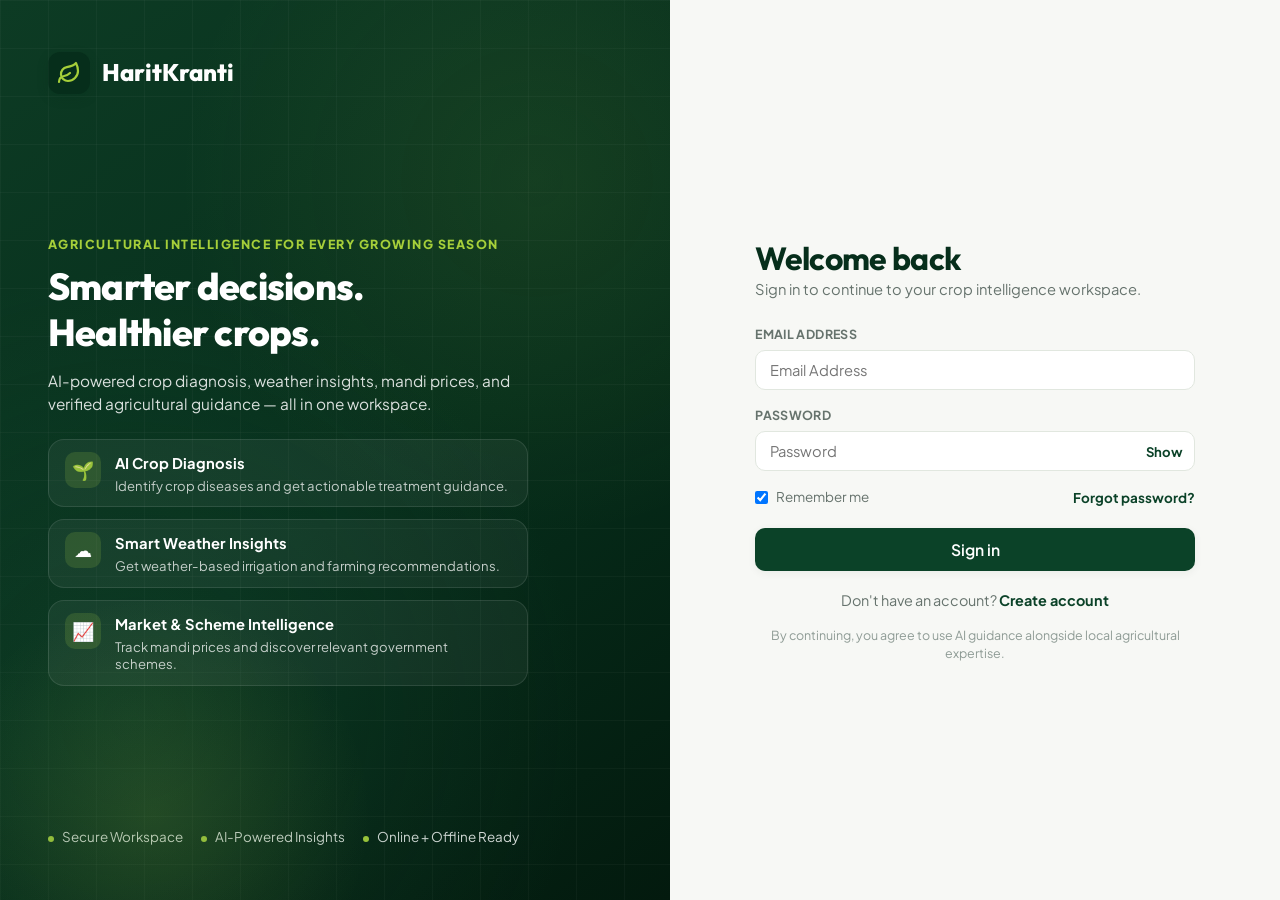
==== commit 21ca79f5: "Fix authentication UI and improve auth page design" ====
--- a/frontend/index.html
+++ b/frontend/index.html
@@ -2,680 +2,1773 @@
 <html lang="en">
 <head>
   <meta charset="UTF-8">
-  <meta name="viewport" content="width=device-width, initial-scale=1.0">
-  <meta name="theme-color" content="#113b2a">
-  <title>HaritKranti | Smart Agriculture Copilot</title>
+  <meta name="viewport" content="width=device-width, initial-scale=1.0, maximum-scale=1.0, user-scalable=no">
+  <meta name="theme-color" content="#062E1B">
+  <meta name="description" content="HaritKranti — AI-Powered Smart Agriculture Copilot for Indian Farmers providing crop disease diagnosis, weather insights, market prices, and government schemes.">
+  <title>HaritKranti — Smart Agriculture Copilot</title>
+
+  <!-- Google Fonts: Outfit & Plus Jakarta Sans -->
+  <link rel="preconnect" href="https://fonts.googleapis.com">
+  <link rel="preconnect" href="https://fonts.gstatic.com" crossorigin>
+  <link href="https://fonts.googleapis.com/css2?family=Outfit:wght@400;500;600;700;800&family=Plus+Jakarta+Sans:ital,wght@0,400;0,500;0,600;0,700;0,800;1,400;1,600&display=swap" rel="stylesheet">
+
   <link rel="stylesheet" href="css/style.css">
 </head>
 <body>
-  <!-- Authenticated entry experience -->
-  <section class="auth-screen" id="auth-screen" aria-labelledby="auth-title">
+
+  <!-- ========================================================================
+       AUTHENTICATION SCREEN (Dual-Pane SaaS Layout)
+       ======================================================================== -->
+  <div id="auth-screen" class="auth-screen mode-login is-hidden" aria-label="Sign in to HaritKranti">
     <div class="auth-visual">
-        <div class="auth-brand">
-        <span class="brand-mark" aria-hidden="true">&#10022;</span>
+      <div class="auth-brand">
+        <div class="brand-logo-icon">
+          <svg viewBox="0 0 24 24" stroke-width="2.2" stroke-linecap="round" stroke-linejoin="round">
+            <path d="M11 20A7 7 0 0 1 9.8 6.1C15.5 5 17 4.48 19 2c1 2 2 4.18 2 8 0 5.5-4.78 10-10 10Z"/>
+            <path d="M2 21c0-3 1.85-5.36 5.08-6C9.5 14.52 12 13 13 12"/>
+          </svg>
+        </div>
         <span>HaritKranti</span>
       </div>
+
       <div class="auth-visual-copy">
-        <p class="auth-overline">Intelligence for every growing season</p>
-        <h1>Smarter decisions for healthier crops.</h1>
-        <p>AI-powered crop insights and agricultural guidance, designed to work online and offline when your field needs it.</p>
+        <span class="auth-overline" data-i18n="auth.visualOverline">AGRICULTURAL INTELLIGENCE FOR EVERY GROWING SEASON</span>
+        <h1 data-i18n="auth.visualTitle">Smarter decisions.<br>Healthier crops.</h1>
+        <p data-i18n="auth.visualBody">AI-powered crop diagnosis, weather insights, mandi prices, and verified agricultural guidance — all in one workspace.</p>
+
+        <!-- Feature Highlights -->
+        <div class="auth-feature-list">
+          <div class="auth-feature-card">
+            <div class="auth-feature-icon">🌱</div>
+            <div class="auth-feature-text">
+              <strong>AI Crop Diagnosis</strong>
+              <p>Identify crop diseases and get actionable treatment guidance.</p>
+            </div>
+          </div>
+          <div class="auth-feature-card">
+            <div class="auth-feature-icon">☁</div>
+            <div class="auth-feature-text">
+              <strong>Smart Weather Insights</strong>
+              <p>Get weather-based irrigation and farming recommendations.</p>
+            </div>
+          </div>
+          <div class="auth-feature-card">
+            <div class="auth-feature-icon">📈</div>
+            <div class="auth-feature-text">
+              <strong>Market & Scheme Intelligence</strong>
+              <p>Track mandi prices and discover relevant government schemes.</p>
+            </div>
+          </div>
+        </div>
       </div>
-      <div class="field-visual" aria-hidden="true">
-        <div class="field-scan-line"></div>
-        <div class="field-sun"></div>
-        <div class="field-row row-one"></div>
-        <div class="field-row row-two"></div>
-        <div class="field-leaf">&#127807;</div>
-        <span class="field-chip chip-one">VISION AI</span>
-        <span class="field-chip chip-two">FIELD READY</span>
-      </div>
+
       <div class="auth-trust-line">
-        <span><i class="trust-dot"></i> Secure workspace</span>
-        <span><i class="trust-dot"></i> Online + on-device ready</span>
+        <span><span class="trust-dot"></span> Secure Workspace</span>
+        <span><span class="trust-dot"></span> AI-Powered Insights</span>
+        <span><span class="trust-dot"></span> Online + Offline Ready</span>
       </div>
     </div>
 
     <div class="auth-panel">
       <div class="auth-panel-inner">
-        <div class="mobile-auth-brand auth-brand">
-          <span class="brand-mark" aria-hidden="true">&#10022;</span>
-          <span>HaritKranti</span>
+        <div class="mobile-auth-brand">
+          <div class="brand-logo-icon">
+            <svg viewBox="0 0 24 24" stroke-width="2.2" stroke-linecap="round" stroke-linejoin="round">
+              <path d="M11 20A7 7 0 0 1 9.8 6.1C15.5 5 17 4.48 19 2c1 2 2 4.18 2 8 0 5.5-4.78 10-10 10Z"/>
+              <path d="M2 21c0-3 1.85-5.36 5.08-6C9.5 14.52 12 13 13 12"/>
+            </svg>
+          </div>
+          <h2>HaritKranti</h2>
         </div>
-        <label class="auth-language-control" for="auth-language-select"><span id="auth-visual-language-label">Language</span><select id="auth-language-select" aria-label="Language"><option value="en">English</option><option value="mr">मराठी</option><option value="hi">हिन्दी</option><option value="ta">தமிழ்</option><option value="te">తెలుగు</option></select></label>
+
         <div class="auth-heading">
-          <p class="auth-overline" id="auth-overline">Your farm workspace</p>
           <h2 id="auth-title">Welcome back</h2>
           <p id="auth-subtitle">Sign in to continue to your crop intelligence workspace.</p>
+          <div class="auth-language-control hidden">
+            <select id="auth-language-select">
+              <option value="en">English</option>
+              <option value="mr">मराठी</option>
+              <option value="hi">हिन्दी</option>
+              <option value="ta">தமிழ்</option>
+              <option value="te">తెలుగు</option>
+            </select>
+          </div>
         </div>
 
-        <div class="auth-tabs" role="tablist" aria-label="Account access">
-          <button class="auth-tab active" id="tab-auth-login" type="button" role="tab" aria-selected="true">Sign in</button>
-          <button class="auth-tab" id="tab-auth-register" type="button" role="tab" aria-selected="false">Create account</button>
-        </div>
-
-        <div class="auth-error-box" id="auth-error-msg" role="alert"></div>
-
-        <form id="auth-form" novalidate>
-          <div class="form-group auth-register-field" id="auth-name-group">
-            <label class="form-label" for="auth-name">Full name</label>
-            <input type="text" id="auth-name" class="form-input" placeholder="e.g. Ramesh Patil" autocomplete="name">
-          </div>
-          <div class="form-group">
-            <label class="form-label" for="auth-email">Email address</label>
-            <input type="email" id="auth-email" class="form-input" placeholder="you@example.com" required autocomplete="email">
-          </div>
-          <div class="form-group password-group">
+        <div id="auth-error-msg" class="auth-error-box" role="alert"></div>
+
+        <!-- Integrated Auth Form (Sign In & Create Account) -->
+        <form id="auth-form" class="auth-form mode-login" novalidate>
+          <div id="auth-name-group" class="form-group">
+            <label class="form-label" for="auth-name">Full Name</label>
+            <input type="text" id="auth-name" class="form-input" placeholder="Full name" autocomplete="name">
+          </div>
+
+          <div id="auth-email-group" class="form-group">
+            <label class="form-label" for="auth-email">Email Address</label>
+            <input type="email" id="auth-email" class="form-input" placeholder="Email address" required autocomplete="email">
+          </div>
+
+          <div id="auth-password-group" class="form-group">
             <label class="form-label" for="auth-password">Password</label>
             <div class="password-field">
-              <input type="password" id="auth-password" class="form-input" placeholder="At least 6 characters" required autocomplete="current-password">
-              <button class="password-toggle" id="btn-toggle-password" type="button" aria-label="Show password">Show</button>
-            </div>
-          </div>
-          <div class="form-group auth-register-field" id="auth-confirm-group">
-            <label class="form-label" for="auth-confirm-password">Confirm password</label>
-            <input type="password" id="auth-confirm-password" class="form-input" placeholder="Repeat your password" autocomplete="new-password">
-          </div>
-          <div class="auth-form-options" id="auth-login-options">
-            <label class="check-label" id="auth-remember-label"><input type="checkbox" id="auth-remember"> <span>Remember me</span></label>
-            <button class="link-button" id="btn-forgot-password" type="button">Forgot password?</button>
-          </div>
-          <button class="btn btn-primary auth-submit" type="submit" id="btn-auth-submit">Sign in <span aria-hidden="true">&#8594;</span></button>
+              <input type="password" id="auth-password" class="form-input" placeholder="Password" required autocomplete="current-password">
+              <button type="button" id="btn-toggle-password" class="password-toggle" aria-label="Show password">Show</button>
+            </div>
+          </div>
+
+          <div id="auth-confirm-group" class="form-group">
+            <label class="form-label" for="auth-confirm-password">Confirm Password</label>
+            <div class="password-field">
+              <input type="password" id="auth-confirm-password" class="form-input" placeholder="Confirm password" autocomplete="new-password">
+              <button type="button" id="btn-toggle-confirm-password" class="password-toggle" aria-label="Show password">Show</button>
+            </div>
+          </div>
+
+          <div id="auth-login-options" class="auth-form-options">
+            <label class="check-label" id="auth-remember-label">
+              <input type="checkbox" id="auth-remember" checked>
+              <span>Remember me</span>
+            </label>
+            <button type="button" id="btn-forgot-password" class="link-button">Forgot password?</button>
+          </div>
+
+          <button type="submit" id="btn-auth-submit" class="btn btn-primary btn-block auth-submit">Sign in</button>
+
+          <p class="auth-switch-copy">
+            <span id="auth-switch-copy">Don't have an account? </span>
+            <button type="button" id="auth-switch-link" class="link-button">Create account</button>
+          </p>
         </form>
-        <p class="auth-switch-copy" id="auth-switch-copy">New to HaritKranti? <button class="link-button" id="auth-switch-link" type="button">Create an account</button></p>
-        <p class="auth-legal" id="auth-legal">By continuing, you agree to use AI guidance alongside local agricultural expertise.</p>
-      </div>
-    </div>
-  </section>
-
-  <div class="app-shell is-hidden" id="app-shell">
-    <header class="app-header">
-      <div class="header-inner">
-        <button class="brand-container" id="brand-home-btn" type="button" aria-label="Go to dashboard">
-          <span class="brand-icon" aria-hidden="true">&#10022;</span>
-          <span class="brand-lockup"><strong class="brand-title">HaritKranti</strong><small>Smart Agriculture Copilot</small></span>
-        </button>
-        <nav class="desktop-nav" aria-label="Primary navigation">
-          <button class="desktop-nav-item active" data-target="view-home" type="button">Dashboard</button>
-          <button class="desktop-nav-item" data-target="view-scan" type="button">Scan crop</button>
-          <button class="desktop-nav-item" data-target="view-weather" type="button">Weather</button>
-          <button class="desktop-nav-item" data-target="view-market" type="button">Market prices</button>
-          <button class="desktop-nav-item" data-target="view-schemes" type="button">Govt schemes</button>
-          <button class="desktop-nav-item" data-target="view-history" type="button">History</button>
-        </nav>
-        <div class="header-actions">
-          <div class="lang-dropdown-wrapper" id="header-lang-dropdown">
-            <button class="lang-pill dropdown-trigger" id="lang-dropdown-btn" type="button" aria-expanded="false" aria-haspopup="true" aria-label="Select language">
-              <span aria-hidden="true">🌐</span>
-              <span id="active-lang-text">EN</span>
-              <span class="dropdown-chevron" aria-hidden="true">▼</span>
-            </button>
-            <div class="lang-dropdown-menu hidden" id="lang-dropdown-menu" role="menu" aria-orientation="vertical">
-              <button class="lang-dropdown-item selected" data-lang="en" role="menuitem" type="button"><span>English</span><span class="lang-check">✓</span></button>
-              <button class="lang-dropdown-item" data-lang="mr" role="menuitem" type="button"><span>मराठी</span><span class="lang-check">✓</span></button>
-              <button class="lang-dropdown-item" data-lang="hi" role="menuitem" type="button"><span>हिन्दी</span><span class="lang-check">✓</span></button>
-              <button class="lang-dropdown-item" data-lang="ta" role="menuitem" type="button"><span>தமிழ்</span><span class="lang-check">✓</span></button>
-              <button class="lang-dropdown-item" data-lang="te" role="menuitem" type="button"><span>తెలుగు</span><span class="lang-check">✓</span></button>
-            </div>
-          </div>
-          <button class="header-profile" data-target="view-profile" type="button" aria-label="Open profile"><span id="header-profile-initial">F</span></button>
-        </div>
-      </div>
-    </header>
-
-    <div class="offline-banner hidden" id="offline-banner" role="status"><span class="status-dot"></span><span>Offline right now. Local capabilities remain available.</span></div>
-
-    <main class="app-container">
-      <!-- Dashboard -->
-      <section class="view-section active" id="view-home">
-        <div class="dashboard-intro">
-          <div><p class="page-eyebrow">YOUR FIELD WORKSPACE</p><h1 id="dashboard-intro-title">Good to see you, <span id="dashboard-farmer-name">farmer</span>.</h1><p id="dashboard-intro-subtitle">Clear signals for better crop decisions.</p></div>
-          <div class="dashboard-status"><span class="status-dot"></span><span id="dashboard-network-label">Online AI available</span></div>
-        </div>
-        <div class="dashboard-hero">
-          <div class="dashboard-hero-copy"><p class="hero-label"><span class="hero-label-line"></span> Crop intelligence</p><h2>Smarter decisions for healthier crops.</h2><p id="dashboard-hero-body">Upload a leaf image and get practical, explainable guidance for what to do next.</p><button class="btn btn-light" data-target="view-scan" type="button"><span id="dashboard-start-scan-text">Start a crop scan</span> <span aria-hidden="true">&#8594;</span></button></div>
-          <div class="dashboard-hero-art" aria-hidden="true"><div class="radar-ring ring-one"></div><div class="radar-ring ring-two"></div><div class="radar-core">&#127807;</div><span class="radar-label">LIVE<br>SCAN</span></div>
-        </div>
-        <div class="dashboard-grid">
-          <button class="feature-link feature-link-primary" data-target="view-scan" type="button"><span class="feature-icon">&#127807;</span><span><strong data-i18n="dashboard.scanTitle">Scan crop health</strong><small data-i18n="dashboard.scanBody">Photo to practical next steps</small></span><span class="arrow">&#8594;</span></button>
-          <button class="feature-link" data-target="view-weather" type="button"><span class="feature-icon weather-icon">&#9788;</span><span><strong data-i18n="dashboard.weatherTitle">Weather &amp; water</strong><small data-i18n="dashboard.weatherBody">Make irrigation decisions with confidence</small></span><span class="arrow">&#8594;</span></button>
-          <button class="feature-link" data-target="view-market" type="button"><span class="feature-icon market-icon">&#128200;</span><span><strong data-i18n="dashboard.marketTitle">Market prices &amp; trends</strong><small data-i18n="dashboard.marketBody">Latest mandi prices and 30-day historical trends</small></span><span class="arrow">&#8594;</span></button>
-          <button class="feature-link" data-target="view-schemes" type="button"><span class="feature-icon schemes-icon">&#128220;</span><span><strong data-i18n="dashboard.schemesTitle">Government schemes</strong><small data-i18n="dashboard.schemesBody">Explore subsidies, PM-KISAN, crop insurance &amp; more</small></span><span class="arrow">&#8594;</span></button>
-          <button class="feature-link" data-target="view-history" type="button"><span class="feature-icon history-icon">&#9673;</span><span><strong data-i18n="dashboard.historyTitle">Scan history</strong><small data-i18n="dashboard.historyBody">Review your farm’s recent insights</small></span><span class="arrow">&#8594;</span></button>
-        </div>
-        <div class="dashboard-lower"><div class="section-heading compact-heading"><div><p class="page-eyebrow">QUICK ACCESS</p><h2>Useful around the farm</h2></div></div><div class="quick-links"><button data-target="view-shops" type="button"><span>&#9678;</span> <span id="quick-nearby-text">Nearby agri shops</span></button><button data-target="view-language" type="button"><span>&#9788;</span> Language</button><button data-target="view-profile" type="button"><span>&#9679;</span> <span id="quick-settings-text">Profile settings</span></button></div></div>
-      </section>
-
-      <!-- Crop scan -->
-      <section class="view-section" id="view-scan">
-        <div class="page-header scan-header"><div><p class="page-eyebrow">CROP INTELLIGENCE</p><h1 class="page-title">Crop scan</h1><p class="page-subtitle">Upload a clear image of your crop or leaf for AI analysis.</p></div><div class="using-status"><span class="status-dot"></span><span id="scan-mode-label">Using Online AI</span></div></div>
-        <div class="scan-layout">
-          <div class="scan-main">
-            <div class="upload-zone" id="upload-zone"><div class="upload-visual"><span class="upload-corner corner-tl"></span><span class="upload-corner corner-tr"></span><span class="upload-corner corner-bl"></span><span class="upload-corner corner-br"></span><span class="upload-visual-icon">&#127807;</span></div><strong>Upload crop image</strong><span>JPG or PNG <i>•</i> Up to 10 MB</span><small>For best results, use a well-lit photo of one leaf.</small></div>
-            <input type="file" accept="image/*" capture="environment" id="input-camera" class="file-input-hidden">
-            <input type="file" accept="image/*" id="input-gallery" class="file-input-hidden">
-            <div class="scan-options"><button class="btn btn-secondary" id="btn-trigger-camera" type="button"><span aria-hidden="true">&#9673;</span> Take photo</button><button class="btn btn-outline" id="btn-trigger-gallery" type="button"><span aria-hidden="true">&#9634;</span> Upload image</button></div>
-            <div class="preview-container" id="preview-container"><div class="preview-frame"><img src="" alt="Selected crop preview" id="img-preview" class="preview-image"><button class="preview-remove" id="btn-clear-photo" type="button" aria-label="Remove selected image">&#215;</button></div><div class="preview-actions"><div><strong>Ready for analysis</strong><span>Review your image before continuing.</span></div><button class="btn btn-primary" id="btn-run-diagnose" type="button"><span aria-hidden="true">&#8594;</span> Analyze crop</button></div></div>
-            <div class="analysis-panel" id="scan-loading-box"><div class="analysis-visual"><div class="analysis-orbit"></div><span>&#127807;</span></div><div><strong>Analyzing your crop...</strong><p id="analysis-step">Checking visual symptoms</p></div><div class="analysis-progress"><span></span></div></div>
-          </div>
-          <aside class="scan-guidance"><p class="page-eyebrow">PHOTO GUIDE</p><h3>Help the model see clearly</h3><ul><li>Use natural light and avoid glare.</li><li>Keep the leaf centered and in focus.</li><li>Include one affected leaf at a time.</li></ul><div class="scan-privacy"><span>&#9679;</span><p>Your image is sent only to the connected analysis service.</p></div></aside>
-        </div>
-      </section>
-
-      <!-- Diagnosis result -->
-      <section class="view-section" id="view-result">
-        <div class="result-topline"><div><p class="page-eyebrow">ANALYSIS COMPLETE</p><h1 class="page-title">Crop analysis</h1></div><button class="btn btn-outline btn-compact" id="btn-scan-another" type="button">New scan</button></div>
-        <div class="result-summary"><div><span class="result-crop-badge" id="result-crop-name">Crop</span><h2 class="result-disease-name" id="result-disease-name">Condition detected</h2><p id="result-overview">Your crop image has been reviewed for visible symptoms.</p></div><div class="confidence-block"><span>Confidence</span><strong id="result-confidence">94%</strong><small>AI vision analysis</small></div></div>
-        <div class="result-grid"><div class="result-primary-column"><article class="insight-block"><div class="insight-heading"><span class="insight-number">01</span><div><p class="page-eyebrow">OBSERVATION</p><h3>What we found</h3></div></div><div id="result-symptoms">Visual symptoms will appear here.</div></article><article class="insight-block action-block"><div class="insight-heading"><span class="insight-number">02</span><div><p class="page-eyebrow">NEXT STEP</p><h3>Recommended action</h3></div></div><div id="result-treatment">Treatment guidance will appear here.</div></article></div><aside class="result-secondary-column"><div class="result-meta-panel"><div><span>Severity</span><strong id="result-severity">Review</strong></div><div><span>Crop</span><strong id="result-crop-meta">—</strong></div></div><article class="result-mini-block"><h3>Prevention</h3><div id="result-prevention">Prevention guidance will appear here.</div></article><article class="result-mini-block"><h3>Inputs to consider</h3><div id="result-fertilizer">Fertilizer guidance will appear here.</div><div class="pesticide-line" id="result-pesticides">Recommended products will appear here.</div></article></aside></div>
-        <div class="disclaimer-box" data-i18n="disclaimer">AI guidance supports farm decisions and should be verified with local agricultural authorities and product labels.</div><div class="result-actions"><button class="btn btn-primary" id="btn-save-scan" type="button">Save to scan history</button><button class="btn btn-secondary" id="btn-result-find-shops" type="button">Find nearby agri shops</button></div>
-      </section>
-
-      <!-- Weather -->
-      <section class="view-section" id="view-weather">
-        <div class="page-header weather-page-header">
-          <div>
-            <p class="page-eyebrow" id="weather-eyebrow">FIELD CONDITIONS</p>
-            <h1 class="page-title" id="weather-title">Weather &amp; water</h1>
-            <p class="page-subtitle" id="weather-page-subtitle">Your local weather and farming conditions</p>
-          </div>
-          <button class="btn btn-outline btn-compact" id="btn-weather-change-location" type="button">Change location</button>
-        </div>
-
-        <div class="weather-location-bar">
-          <div class="weather-location-copy">
-            <span class="weather-location-pin" aria-hidden="true">&#128205;</span>
-            <div><span class="weather-location-label" id="weather-location-label">Location</span><strong id="weather-location-text">Location not selected</strong><small id="weather-last-updated"></small></div>
-          </div>
-          <button class="icon-button weather-refresh-button" id="btn-weather-location" type="button" aria-label="Refresh weather">&#8635;</button>
-        </div>
-
-        <div class="weather-status-card" id="weather-status-card" role="status" aria-live="polite">
-          <div class="weather-status-icon" id="weather-status-icon" aria-hidden="true">&#9906;</div>
-          <div class="weather-status-copy"><strong id="weather-status-title">Use your location for local weather</strong><p id="weather-status-detail">Allow location access to provide local weather and agricultural recommendations.</p></div>
-          <div class="weather-status-actions"><button class="btn btn-primary" id="btn-weather-use-location" type="button">Use My Location</button><button class="btn btn-outline" id="btn-weather-search-location" type="button">Search Location</button></div>
-        </div>
-
-        <div class="weather-location-panel hidden" id="weather-location-panel">
-          <div class="weather-panel-heading"><div><p class="page-eyebrow" id="weather-search-eyebrow">LOCATION SEARCH</p><h2 id="weather-search-title">Search for your location</h2></div><button class="text-button" id="btn-weather-close-search" type="button">Cancel</button></div>
-          <form class="weather-search-form" id="weather-search-form"><label class="search-field" for="weather-location-search"><span aria-hidden="true">&#8981;</span><input id="weather-location-search" type="search" autocomplete="address-level2" minlength="2" placeholder="City, town, district or locality" required><button class="btn btn-primary" type="submit" id="btn-weather-submit-search">Search</button></label></form>
-          <div class="weather-search-results" id="weather-search-results" aria-live="polite"></div>
-        </div>
-
-        <div class="weather-content hidden" id="weather-content">
-          <div class="weather-layout">
-            <div class="weather-current">
-              <div class="weather-current-top"><div><p class="weather-label" id="weather-current-label">CURRENT CONDITIONS</p><div id="weather-condition-text">—</div></div><span class="weather-live-badge" id="weather-data-status">Live</span></div>
-              <div class="weather-temp" id="weather-temp-val">—</div>
-              <div class="weather-stats"><div><strong id="weather-humidity">—</strong><span id="weather-humidity-label">Humidity</span></div><div><strong id="weather-wind">—</strong><span id="weather-wind-label">Wind</span></div><div><strong id="weather-rain-prob">—</strong><span id="weather-rain-label">Rain chance</span></div></div>
-            </div>
-            <div class="weather-advice" id="weather-advisory-card"><p class="page-eyebrow" id="weather-advice-eyebrow">IRRIGATION ADVISORY</p><h2 id="advisory-headline">—</h2><p id="advisory-detail">—</p><div class="advice-mark" aria-hidden="true">&#10003;</div></div>
-          </div>
-
-          <section class="weather-detail-section" aria-labelledby="weather-details-title"><div class="weather-section-heading"><div><p class="page-eyebrow" id="weather-details-eyebrow">CURRENT WEATHER</p><h2 id="weather-details-title">At a glance</h2></div></div><div class="weather-detail-grid"><div class="weather-detail-item" id="weather-feels-item"><span id="weather-feels-label">Feels like</span><strong id="weather-feels">—</strong></div><div class="weather-detail-item" id="weather-precipitation-item"><span id="weather-precipitation-label">Precipitation</span><strong id="weather-precipitation">—</strong></div><div class="weather-detail-item" id="weather-direction-item"><span id="weather-direction-label">Wind direction</span><strong id="weather-direction">—</strong></div><div class="weather-detail-item" id="weather-cloud-item"><span id="weather-cloud-label">Cloud cover</span><strong id="weather-cloud">—</strong></div><div class="weather-detail-item" id="weather-visibility-item"><span id="weather-visibility-label">Visibility</span><strong id="weather-visibility">—</strong></div><div class="weather-detail-item" id="weather-pressure-item"><span id="weather-pressure-label">Pressure</span><strong id="weather-pressure">—</strong></div></div></section>
-
-          <section class="weather-detail-section" aria-labelledby="weather-rain-title"><div class="weather-section-heading"><div><p class="page-eyebrow" id="weather-rain-eyebrow">RAIN &amp; WATER</p><h2 id="weather-rain-title">Rain &amp; irrigation</h2></div></div><div class="weather-rain-summary"><span class="weather-rain-icon" aria-hidden="true">&#9730;</span><div><strong id="weather-rain-summary-title">Rain information</strong><p id="weather-rain-summary-detail">—</p></div></div></section>
-
-          <section class="weather-detail-section" aria-labelledby="weather-forecast-title"><div class="weather-section-heading"><div><p class="page-eyebrow" id="weather-forecast-eyebrow">UPCOMING CONDITIONS</p><h2 id="weather-forecast-title">Forecast</h2></div></div><div class="weather-forecast-list" id="weather-forecast-list"></div></section>
-        </div>
-
-        <div class="weather-error-actions hidden" id="weather-error-actions"><button class="btn btn-primary" id="btn-weather-retry" type="button">Retry</button><button class="btn btn-outline" id="btn-weather-error-change" type="button">Change location</button></div>
-      </section>
-
-      <!-- Market Prices & Price History -->
-      <section class="view-section" id="view-market">
-        <div class="page-header market-page-header">
-          <div>
-            <p class="page-eyebrow" id="market-eyebrow" data-i18n="market.eyebrow">MANDI INTELLIGENCE</p>
-            <h1 class="page-title" id="market-title" data-i18n="market.title">Market prices</h1>
-            <p class="page-subtitle" id="market-page-subtitle" data-i18n="market.subtitle">Check recent mandi prices and historical trends for your crop and location.</p>
-          </div>
-          <div class="header-action-group">
-            <button class="btn btn-outline btn-compact" id="btn-market-refresh" type="button" aria-label="Refresh market data">&#8635; Refresh</button>
-          </div>
-        </div>
-
-        <div class="offline-banner hidden" id="market-offline-banner" role="status"></div>
-
-        <!-- Filter Controls: Crop & Location -->
-        <div class="market-controls-card">
-          <div class="market-crop-select-row">
-            <div class="crop-select-header">
-              <strong data-i18n="market.selectCrop">Select your crop</strong>
-              <div class="crop-search-box">
-                <span>&#8981;</span>
-                <input type="search" id="market-crop-search" placeholder="Search crop..." aria-label="Search crop">
-              </div>
-            </div>
-            <div class="crop-chips-scroll" id="market-crop-chips"></div>
-          </div>
-
-          <div class="market-location-select-row">
-            <div class="location-group">
-              <label for="market-state-select">State</label>
-              <select id="market-state-select" class="form-select"></select>
-            </div>
-            <div class="location-group">
-              <label for="market-district-select">District</label>
-              <select id="market-district-select" class="form-select"></select>
-            </div>
-            <div class="location-group">
-              <label for="market-select">Market / APMC</label>
-              <select id="market-select" class="form-select"></select>
-            </div>
-            <div class="location-action-col">
-              <button class="btn btn-secondary btn-compact" id="btn-market-detect-location" type="button">
-                <span>&#8982;</span> <span data-i18n="market.detectLocation">Detect Location</span>
-              </button>
-            </div>
-          </div>
-        </div>
-
-        <!-- Loading Skeleton -->
-        <div class="market-skeleton hidden" id="market-loading-skeleton">
-          <div class="skeleton-card skeleton-pulse"></div>
-          <div class="skeleton-chart skeleton-pulse"></div>
-        </div>
-
-        <!-- Error State -->
-        <div class="market-error-box hidden" id="market-error-box" role="alert">
-          <div class="error-icon">&#9888;</div>
-          <h3 data-i18n="market.serviceErrorTitle">Market data is temporarily unavailable</h3>
-          <p data-i18n="market.serviceErrorBody">We could not retrieve wholesale mandi prices right now. Please check your connection or retry.</p>
-          <button class="btn btn-primary" id="btn-market-retry" type="button" data-i18n="market.retry">Retry</button>
-        </div>
-
-        <!-- Main Market Content -->
-        <div class="market-content" id="market-main-content">
-          <!-- Latest Mandi Summary Card -->
-          <article class="market-hero-card" id="market-hero-card">
-            <div class="hero-card-left">
-              <div class="crop-identity">
-                <span class="crop-category-badge" id="market-summary-category">Crop</span>
-                <h2 class="crop-name-title" id="market-summary-crop-name">—</h2>
-                <div class="mandi-location-line">
-                  <span class="mandi-icon">&#127963;</span>
-                  <strong id="market-summary-mandi">— Mandi</strong>
-                  <span class="location-dot">•</span>
-                  <span id="market-summary-location">—</span>
-                </div>
-              </div>
-              <div class="variety-date-row">
-                <span class="variety-tag" id="market-summary-variety">Variety: Standard</span>
-                <span class="date-tag" id="market-summary-date">Updated: —</span>
-              </div>
-              <div class="favorite-buttons-row">
-                <button type="button" class="btn-fav" id="btn-save-fav-crop" data-i18n="market.saveCrop">☆ Save crop</button>
-                <button type="button" class="btn-fav" id="btn-save-fav-market" data-i18n="market.saveMarket">☆ Save mandi</button>
-              </div>
-            </div>
-
-            <div class="hero-card-right">
-              <div class="price-pill-main">
-                <span class="price-caption" data-i18n="market.modalPrice">Modal Price</span>
-                <div class="modal-price-val" id="market-summary-modal-price">₹—</div>
-                <small class="price-unit" data-i18n="market.priceUnit">₹ / Quintal</small>
-              </div>
-              <div class="price-sub-grid">
-                <div class="price-sub-box">
-                  <span data-i18n="market.minPrice">Min Price</span>
-                  <strong id="market-summary-min-price">₹—</strong>
-                </div>
-                <div class="price-sub-box">
-                  <span data-i18n="market.maxPrice">Max Price</span>
-                  <strong id="market-summary-max-price">₹—</strong>
-                </div>
-              </div>
-            </div>
-          </article>
-
-          <!-- Compare Nearby Mandis Card -->
-          <section class="market-section-card" aria-labelledby="compare-mandis-title">
-            <div class="section-card-header">
-              <div>
-                <h3 id="compare-mandis-title" data-i18n="market.compareTitle">Compare Mandis</h3>
-                <p data-i18n="market.compareSubtitle">Wholesale prices across nearby district markets</p>
-              </div>
-              <div class="table-sort-control">
-                <label for="market-compare-sort">Sort by:</label>
-                <select id="market-compare-sort" class="form-select form-select-sm">
-                  <option value="highest">Highest price</option>
-                  <option value="lowest">Lowest price</option>
-                  <option value="nearest">Nearest location</option>
-                </select>
-              </div>
-            </div>
-            <div class="table-responsive">
-              <table class="market-table">
-                <thead>
-                  <tr>
-                    <th>Market / APMC</th>
-                    <th>Locality</th>
-                    <th>Modal Price</th>
-                    <th>Min – Max Range</th>
-                    <th>Arrival Date</th>
-                  </tr>
-                </thead>
-                <tbody id="market-compare-tbody"></tbody>
-              </table>
-            </div>
-          </section>
-
-          <!-- Price History & Trend Analysis Section -->
-          <section class="market-section-card" aria-labelledby="price-history-title">
-            <div class="section-card-header split-header-desktop">
-              <div>
-                <p class="page-eyebrow" data-i18n="market.eyebrow">HISTORICAL OBSERVATIONS</p>
-                <h3 id="price-history-title" data-i18n="market.priceHistoryTitle">Price History &amp; Trend Analysis</h3>
-                <p data-i18n="market.priceHistorySubtitle">Understand how this crop’s wholesale mandi price has changed over time.</p>
-              </div>
-              <div class="chart-controls">
-                <div class="period-chips-group" role="group" aria-label="Time period">
-                  <button type="button" class="period-chip" data-period="7d">7D</button>
-                  <button type="button" class="period-chip active" data-period="30d">30D</button>
-                  <button type="button" class="period-chip" data-period="3m">3M</button>
-                  <button type="button" class="period-chip" data-period="6m">6M</button>
-                  <button type="button" class="period-chip" data-period="1y">1Y</button>
-                </div>
-                <div class="price-type-toggle" role="group" aria-label="Price metric">
-                  <button type="button" class="price-type-btn active" data-type="modal">Modal</button>
-                  <button type="button" class="price-type-btn" data-type="min">Min</button>
-                  <button type="button" class="price-type-btn" data-type="max">Max</button>
-                </div>
-              </div>
-            </div>
-
-            <!-- Price Metrics Summary Bar -->
-            <div class="history-metrics-grid">
-              <div class="metric-card">
-                <span data-i18n="market.summaryLatest">Latest Modal Price</span>
-                <strong id="hist-metric-latest">₹—</strong>
-              </div>
-              <div class="metric-card">
-                <span data-i18n="market.summaryHigh">Period High</span>
-                <strong id="hist-metric-high">₹—</strong>
-              </div>
-              <div class="metric-card">
-                <span data-i18n="market.summaryLow">Period Low</span>
-                <strong id="hist-metric-low">₹—</strong>
-              </div>
-              <div class="metric-card">
-                <span data-i18n="market.summaryChange">Price Change</span>
-                <strong id="hist-metric-change" class="metric-value">—</strong>
-              </div>
-              <div class="metric-card metric-trend-card">
-                <span data-i18n="market.trendTitle">Price Trend</span>
-                <div id="hist-trend-badge" class="trend-indicator trend-stable">—</div>
-              </div>
-            </div>
-
-            <!-- SVG Line Chart Box -->
-            <div class="market-chart-container">
-              <div class="chart-loading-overlay hidden" id="market-chart-loading">
-                <div class="spinner"></div>
-              </div>
-              <div class="market-svg-wrapper" id="market-price-svg-wrapper"></div>
-            </div>
-
-            <!-- Farmer Friendly Data Insight -->
-            <div class="chart-insight-box">
-              <div class="insight-icon" aria-hidden="true">&#128161;</div>
-              <div class="insight-text">
-                <h4 data-i18n="market.whatChartShowsTitle">What the chart shows</h4>
-                <p id="hist-what-chart-shows">—</p>
-              </div>
-            </div>
-
-            <!-- Historical Records Table & CSV Export -->
-            <div class="history-table-header">
-              <h4 data-i18n="market.historicalRecordsTitle">Historical Records</h4>
-              <button type="button" class="btn btn-outline btn-compact" id="btn-download-market-csv">
-                <span>&#8681;</span> <span data-i18n="market.downloadCsv">Download Price History (CSV)</span>
-              </button>
-            </div>
-            <div class="table-responsive">
-              <table class="market-table market-history-table">
-                <thead>
-                  <tr>
-                    <th>Date</th>
-                    <th>Market</th>
-                    <th>Commodity</th>
-                    <th>Variety</th>
-                    <th>Min Price</th>
-                    <th>Modal Price</th>
-                    <th>Max Price</th>
-                  </tr>
-                </thead>
-                <tbody id="market-history-tbody"></tbody>
-              </table>
-            </div>
-          </section>
-
-          <!-- Source & Official Info -->
-          <div class="official-source-card">
-            <div class="source-icon">&#127963;</div>
-            <div class="source-info-text">
-              <strong data-i18n="market.sourceLabel">Source: Government of India — Data.gov.in / AGMARKNET</strong>
-              <p data-i18n="market.sourceInfo">Daily wholesale agricultural mandi arrival data released under Open Government Data (OGD) Platform India.</p>
-            </div>
-            <a href="https://agmarknet.gov.in/" target="_blank" rel="noopener noreferrer" class="btn-link-source" data-i18n="market.officialPortal">
-              Agmarknet Portal ↗
-            </a>
-          </div>
-        </div>
-      </section>
-
-      <!-- Government Schemes -->
-      <section class="view-section" id="view-schemes">
-        <div class="page-header schemes-page-header">
-          <div>
-            <p class="page-eyebrow" id="schemes-eyebrow" data-i18n="schemes.eyebrow">GOVERNMENT INITIATIVES</p>
-            <h1 class="page-title" id="schemes-title" data-i18n="schemes.title">Government schemes</h1>
-            <p class="page-subtitle" id="schemes-page-subtitle" data-i18n="schemes.subtitle">Discover financial support, subsidies, and insurance available for farmers.</p>
-          </div>
-          <div class="header-action-group">
-            <span class="schemes-count-badge" id="schemes-count-badge">Loading...</span>
-            <button class="btn btn-outline btn-compact" id="btn-schemes-refresh" type="button" aria-label="Refresh schemes">&#8635;</button>
-          </div>
-        </div>
-
-        <div class="offline-banner hidden" id="schemes-offline-banner" role="status">
-          <span data-i18n="schemes.offlineBody">Showing cached verified scheme directory. Connect to internet to check latest portal updates.</span>
-        </div>
-
-        <!-- Search & Filter Bar -->
-        <div class="schemes-search-panel">
-          <div class="schemes-search-row">
-            <div class="schemes-search-box">
-              <span>&#8981;</span>
-              <input type="search" id="schemes-search-input" placeholder="Search schemes by crop, name, or keyword (e.g. crop insurance, solar pump, PM Kisan)..." aria-label="Search schemes">
-            </div>
-            <div class="schemes-filter-group">
-              <div class="level-tabs" role="tablist">
-                <button type="button" class="scheme-level-tab active" data-level="all">All</button>
-                <button type="button" class="scheme-level-tab" data-level="Central">Central</button>
-                <button type="button" class="scheme-level-tab" data-level="State">State</button>
-              </div>
-              <select id="schemes-state-select" class="form-select form-select-sm">
-                <option value="all">All States</option>
-                <option value="Maharashtra">Maharashtra</option>
-                <option value="Madhya Pradesh">Madhya Pradesh</option>
-                <option value="Gujarat">Gujarat</option>
-                <option value="Karnataka">Karnataka</option>
-                <option value="Punjab">Punjab</option>
-              </select>
-            </div>
-          </div>
-
-          <!-- Category Chips -->
-          <div class="schemes-category-scroll" id="schemes-category-chips"></div>
-        </div>
-
-        <!-- Loading Skeleton -->
-        <div class="schemes-skeleton hidden" id="schemes-loading-skeleton">
-          <div class="skeleton-card skeleton-pulse"></div>
-          <div class="skeleton-card skeleton-pulse"></div>
-        </div>
-
-        <!-- Error State -->
-        <div class="schemes-error-box hidden" id="schemes-error-box" role="alert">
-          <div class="error-icon">&#9888;</div>
-          <h3>Government schemes directory temporarily unavailable</h3>
-          <p>We could not load official government schemes right now. Please retry.</p>
-          <button class="btn btn-primary" id="btn-schemes-retry" type="button">Retry</button>
-        </div>
-
-        <!-- Main Schemes Content -->
-        <div class="schemes-content" id="schemes-main-content">
-          <!-- Personalized Recommended Section -->
-          <div class="schemes-recommended-section hidden" id="schemes-personalized-section">
-            <div class="recommended-header">
-              <span class="rec-star">&#9733;</span>
-              <div>
-                <h3 data-i18n="schemes.recommendedTitle">Recommended for your farm</h3>
-                <p data-i18n="schemes.recommendedSubtitle">Schemes matched with your profile crop &amp; location</p>
-              </div>
-            </div>
-            <div class="schemes-grid" id="schemes-personalized-container"></div>
-          </div>
-
-          <!-- All Schemes Grid -->
-          <div class="schemes-grid" id="schemes-grid"></div>
-
-          <!-- Empty State -->
-          <div class="schemes-empty-box hidden" id="schemes-empty-box">
-            <div class="empty-icon">&#128269;</div>
-            <h3 data-i18n="schemes.noSchemesFound">No government schemes found matching your search.</h3>
-            <p>Try searching for broader terms like "crop insurance", "irrigation", "subsidy", or clear the category filters.</p>
-          </div>
-
-          <!-- Official Source Card -->
-          <div class="official-source-card schemes-source-card">
-            <div class="source-icon">&#127963;</div>
-            <div class="source-info-text">
-              <strong data-i18n="schemes.sourceLabel">Source: Government of India — myScheme.gov.in / Ministry of Agriculture &amp; Farmers Welfare</strong>
-              <p data-i18n="schemes.sourceDisclaimer">Information is grounded in official government notifications. Always verify with local agricultural offices or official portals before applying.</p>
-            </div>
-            <a href="https://www.myscheme.gov.in/" target="_blank" rel="noopener noreferrer" class="btn-link-source">
-              myScheme Portal ↗
-            </a>
-          </div>
-        </div>
-      </section>
-
-      <!-- History -->
-      <section class="view-section" id="view-history"><div class="page-header split-header"><div><p class="page-eyebrow">YOUR RECORDS</p><h1 class="page-title">Scan history</h1><p class="page-subtitle">Review your recent crop analyses.</p></div><button class="btn btn-outline btn-compact" id="btn-sync-history" type="button">Sync records</button></div><div class="history-toolbar"><label class="search-field"><span>&#8981;</span><input type="search" id="history-search-input" placeholder="Search crop or condition" aria-label="Search crop or condition"></label></div><div class="history-list" id="history-list-container"></div></section>
-
-      <!-- Language -->
-      <section class="view-section" id="view-language"><div class="page-header"><p class="page-eyebrow">PREFERENCES</p><h1 class="page-title">Language</h1><p class="page-subtitle">Choose the language you’re most comfortable using in the field.</p></div><div class="language-list"><div class="lang-card selected" data-lang="en"><span><strong>English</strong><small>Default language</small></span><span class="lang-check">&#10003;</span></div><div class="lang-card" data-lang="mr"><span><strong>मराठी</strong><small>Marathi</small></span><span class="lang-check">&#10003;</span></div><div class="lang-card" data-lang="hi"><span><strong>हिन्दी</strong><small>Hindi</small></span><span class="lang-check">&#10003;</span></div><div class="lang-card" data-lang="ta"><span><strong>தமிழ்</strong><small>Tamil</small></span><span class="lang-check">&#10003;</span></div><div class="lang-card" data-lang="te"><span><strong>తెలుగు</strong><small>Telugu</small></span><span class="lang-check">&#10003;</span></div></div></section>
-
-      <!-- Shop finder -->
-      <section class="view-section" id="view-shops"><div class="page-header"><p class="page-eyebrow">LOCAL SUPPORT</p><h1 class="page-title">Nearby agri shops</h1><p class="page-subtitle">Find agriculture suppliers around your current location.</p></div><div class="shop-layout"><div class="shop-card"><div class="shop-categories"><button class="shop-cat-btn active" data-category="agriculture shop" type="button"><span>&#9678;</span><strong>Agri store</strong></button><button class="shop-cat-btn" data-category="pesticide shop" type="button"><span>&#9679;</span><strong>Pesticides</strong></button><button class="shop-cat-btn" data-category="fertilizer store" type="button"><span>&#10022;</span><strong>Fertilizer</strong></button><button class="shop-cat-btn" data-category="seed supplier" type="button"><span>&#127807;</span><strong>Seeds</strong></button></div><button class="btn btn-secondary" id="btn-detect-maps-gps" type="button"><span id="maps-gps-status">Detect my location</span></button><p id="maps-query-preview" class="map-query"></p><button class="btn btn-primary" id="btn-launch-google-maps" type="button">Open Google Maps <span aria-hidden="true">&#8599;</span></button></div><div class="shop-note"><span>&#9678;</span><div><strong>Location-aware search</strong><p>Your browser location is used only to center the map search.</p></div></div></div></section>
-
-      <!-- Profile -->
-      <section class="view-section" id="view-profile"><div class="page-header"><p class="page-eyebrow">ACCOUNT</p><h1 class="page-title">Profile settings</h1><p class="page-subtitle">Keep your workspace details and preferences up to date.</p></div><div class="profile-layout"><div class="profile-card"><div class="profile-heading"><div class="profile-avatar" id="profile-avatar">F</div><div><h2 id="display-farmer-name">Guest Farmer</h2><p id="display-farmer-email">Not logged in</p><span class="status-badge logged-out" id="profile-auth-badge">Not logged in</span></div></div><form id="profile-form"><div class="form-row"><div class="form-group"><label class="form-label" for="profile-name">Full name</label><input type="text" id="profile-name" class="form-input" placeholder="e.g. Ramesh Patil"></div><div class="form-group"><label class="form-label" for="profile-phone">Mobile number</label><input type="tel" id="profile-phone" class="form-input" placeholder="e.g. +91 98765 43210"></div></div><div class="form-row"><div class="form-group"><label class="form-label" for="profile-crop">Primary crop</label><input type="text" id="profile-crop" class="form-input" placeholder="e.g. Tomato, cotton, wheat"></div><div class="form-group"><label class="form-label" for="profile-location">Village / district</label><input type="text" id="profile-location" class="form-input" placeholder="e.g. Nashik, Maharashtra"></div></div><button type="submit" class="btn btn-primary">Save profile</button></form></div><div class="settings-card"><p class="page-eyebrow">WORKSPACE STATUS</p><div class="settings-row"><span>Network</span><strong id="diag-status-online">Connected</strong></div><div class="settings-row"><span>Offline model bridge</span><strong id="diag-status-bridge">Unavailable</strong></div><div class="settings-row"><span>Account sync</span><strong id="auth-status-hint">Sign in to sync records.</strong></div><button class="btn btn-danger" id="btn-logout-auth" type="button">Sign out</button></div></div></section>
-    </main>
-
-    <nav class="bottom-nav" aria-label="Mobile navigation">
-      <button class="nav-item active" data-target="view-home" type="button"><span class="icon">&#9632;</span><span>Home</span></button>
-      <button class="nav-item" data-target="view-scan" type="button"><span class="icon">&#127807;</span><span>Scan</span></button>
-      <button class="nav-item" data-target="view-weather" type="button"><span class="icon">&#9788;</span><span>Weather</span></button>
-      <button class="nav-item" data-target="view-market" type="button"><span class="icon">&#128200;</span><span>Market</span></button>
-      <button class="nav-item" data-target="view-schemes" type="button"><span class="icon">&#128220;</span><span>Schemes</span></button>
-      <button class="nav-item" data-target="view-history" type="button"><span class="icon">&#9673;</span><span>History</span></button>
-      <button class="nav-item" data-target="view-profile" type="button"><span class="icon">&#9679;</span><span>Profile</span></button>
-    </nav>
-  </div>
-
-  <!-- History Detail Modal -->
-  <div class="modal-overlay" id="modal-history-overlay"><div class="modal-content"><div class="modal-header"><h3 id="modal-history-title">Diagnosis detail</h3><button class="modal-close" id="modal-history-close" type="button">&times;</button></div><div id="modal-history-body"></div></div></div>
-
-  <!-- Scheme Detail Modal -->
-  <div class="modal-overlay" id="modal-scheme-overlay" role="dialog" aria-modal="true" aria-labelledby="modal-scheme-title">
-    <div class="modal-content modal-scheme-content">
-      <div class="modal-header">
-        <h3 id="modal-scheme-title">Scheme Details</h3>
-        <button class="modal-close" id="modal-scheme-close" type="button" aria-label="Close scheme details">&times;</button>
-      </div>
-      <div class="modal-body" id="modal-scheme-body"></div>
-    </div>
-  </div>
-
-  <!-- Scheme Eligibility Questionnaire Modal -->
-  <div class="modal-overlay" id="modal-eligibility-overlay" role="dialog" aria-modal="true" aria-labelledby="modal-eligibility-title">
-    <div class="modal-content modal-eligibility-content">
-      <div class="modal-header">
-        <h3 id="modal-eligibility-title" data-i18n="schemes.eligibilityTitle">Eligibility Self-Check</h3>
-        <button class="modal-close" id="modal-eligibility-close" type="button" aria-label="Close eligibility check">&times;</button>
-      </div>
-      <div class="modal-body" id="modal-eligibility-body">
-        <div class="eligibility-intro">
-          <h4 id="eligibility-scheme-name">Scheme</h4>
-          <p data-i18n="schemes.eligibilitySubtitle">Answer a few questions to see if you appear to meet the primary criteria based on official guidelines.</p>
-        </div>
-
-        <form id="scheme-eligibility-form" class="eligibility-form">
-          <div class="form-question">
-            <p class="question-label" data-i18n="schemes.qLandowner">Do you own cultivable agricultural land in your name?</p>
-            <div class="radio-options">
-              <label class="radio-label"><input type="radio" name="q_land" value="yes" checked> <span data-i18n="schemes.yes">Yes</span></label>
-              <label class="radio-label"><input type="radio" name="q_land" value="no"> <span data-i18n="schemes.no">No</span></label>
-            </div>
-          </div>
-
-          <div class="form-question">
-            <p class="question-label" data-i18n="schemes.qAadhaar">Do you have an active Aadhaar card linked with your mobile?</p>
-            <div class="radio-options">
-              <label class="radio-label"><input type="radio" name="q_aadhaar" value="yes" checked> <span data-i18n="schemes.yes">Yes</span></label>
-              <label class="radio-label"><input type="radio" name="q_aadhaar" value="no"> <span data-i18n="schemes.no">No</span></label>
-            </div>
-          </div>
-
-          <div class="form-question">
-            <p class="question-label" data-i18n="schemes.qBank">Do you have an Aadhaar-seeded bank account (NPCI mapped)?</p>
-            <div class="radio-options">
-              <label class="radio-label"><input type="radio" name="q_bank" value="yes" checked> <span data-i18n="schemes.yes">Yes</span></label>
-              <label class="radio-label"><input type="radio" name="q_bank" value="no"> <span data-i18n="schemes.no">No</span></label>
-            </div>
-          </div>
-
-          <div class="form-question">
-            <p class="question-label" data-i18n="schemes.qTax">Are you an income tax payer or government employee?</p>
-            <div class="radio-options">
-              <label class="radio-label"><input type="radio" name="q_tax" value="no" checked> <span data-i18n="schemes.no">No</span></label>
-              <label class="radio-label"><input type="radio" name="q_tax" value="yes"> <span data-i18n="schemes.yes">Yes</span></label>
-            </div>
-          </div>
-
-          <div class="form-question">
-            <p class="question-label" data-i18n="schemes.qWater">Do you have an assured water source (well / borewell / canal / pond)?</p>
-            <div class="radio-options">
-              <label class="radio-label"><input type="radio" name="q_water" value="yes" checked> <span data-i18n="schemes.yes">Yes</span></label>
-              <label class="radio-label"><input type="radio" name="q_water" value="no"> <span data-i18n="schemes.no">No</span></label>
-            </div>
-          </div>
-
-          <button type="submit" class="btn btn-primary btn-block" id="btn-submit-eligibility">
-            <span data-i18n="schemes.btnCheckNow">Evaluate Eligibility</span> &rarr;
-          </button>
-        </form>
-
-        <div class="eligibility-result-box hidden" id="eligibility-result-box"></div>
+
+        <p id="auth-legal" class="auth-legal-note">By continuing, you agree to use AI guidance alongside local agricultural expertise.</p>
+        <span id="auth-status-hint" class="hidden"></span>
       </div>
     </div>
   </div>
 
-  <script src="https://www.gstatic.com/firebasejs/10.12.0/firebase-app-compat.js"></script>
-  <script src="https://www.gstatic.com/firebasejs/10.12.0/firebase-auth-compat.js"></script>
+
+  <!-- ========================================================================
+       APPLICATION SHELL (Desktop Left Sidebar + Top Header)
+       ======================================================================== -->
+  <div id="app-shell" class="app-shell">
+
+    <!-- Mobile Drawer Backdrop -->
+    <div id="sidebar-backdrop" class="sidebar-backdrop" aria-hidden="true"></div>
+
+    <!-- LEFT SIDEBAR (~276px Fixed Desktop / Off-Canvas Mobile Drawer) -->
+    <aside id="app-sidebar" class="app-sidebar" aria-label="Main Navigation">
+      <div class="sidebar-brand">
+        <button id="brand-home-btn" class="brand-container" type="button" data-target="view-home">
+          <div class="brand-logo-icon">
+            <svg viewBox="0 0 24 24" stroke-width="2.2" stroke-linecap="round" stroke-linejoin="round">
+              <path d="M11 20A7 7 0 0 1 9.8 6.1C15.5 5 17 4.48 19 2c1 2 2 4.18 2 8 0 5.5-4.78 10-10 10Z"/>
+              <path d="M2 21c0-3 1.85-5.36 5.08-6C9.5 14.52 12 13 13 12"/>
+            </svg>
+          </div>
+          <div class="brand-lockup">
+            <span class="brand-title">HaritKranti</span>
+            <small>Smart Agriculture Copilot</small>
+          </div>
+        </button>
+        <button id="btn-sidebar-close" class="modal-close hidden" type="button" aria-label="Close sidebar">&times;</button>
+      </div>
+
+      <nav class="sidebar-nav" aria-label="Primary Navigation">
+        <button class="desktop-nav-item active" data-target="view-home" type="button">
+          <span class="nav-icon icon">
+            <svg viewBox="0 0 24 24" stroke="currentColor" fill="none" stroke-linecap="round" stroke-linejoin="round">
+              <path d="m3 9 9-7 9 7v11a2 2 0 0 1-2 2H5a2 2 0 0 1-2-2z"/>
+              <polyline points="9 22 9 12 15 12 15 22"/>
+            </svg>
+          </span>
+          <span class="nav-label" data-i18n="nav.dashboard">Dashboard</span>
+        </button>
+
+        <button class="desktop-nav-item" data-target="view-scan" type="button">
+          <span class="nav-icon icon">
+            <svg viewBox="0 0 24 24" stroke="currentColor" fill="none" stroke-linecap="round" stroke-linejoin="round">
+              <path d="M3 7V5a2 2 0 0 1 2-2h2"/>
+              <path d="M17 3h2a2 2 0 0 1 2 2v2"/>
+              <path d="M21 17v2a2 2 0 0 1-2 2h-2"/>
+              <path d="M7 21H5a2 2 0 0 1-2-2v-2"/>
+              <circle cx="12" cy="12" r="3"/>
+            </svg>
+          </span>
+          <span class="nav-label" data-i18n="nav.scan">Scan crop</span>
+        </button>
+
+        <button class="desktop-nav-item" data-target="view-weather" type="button">
+          <span class="nav-icon icon">
+            <svg viewBox="0 0 24 24" stroke="currentColor" fill="none" stroke-linecap="round" stroke-linejoin="round">
+              <circle cx="12" cy="12" r="4"/>
+              <path d="M12 2v2"/>
+              <path d="M12 20v2"/>
+              <path d="m4.93 4.93 1.41 1.41"/>
+              <path d="m17.66 17.66 1.41 1.41"/>
+              <path d="M2 12h2"/>
+              <path d="M20 12h2"/>
+              <path d="m6.34 17.66-1.41 1.41"/>
+              <path d="m19.07 4.93-1.41 1.41"/>
+            </svg>
+          </span>
+          <span class="nav-label" data-i18n="nav.weather">Weather</span>
+        </button>
+
+        <button class="desktop-nav-item" data-target="view-market" type="button">
+          <span class="nav-icon icon">
+            <svg viewBox="0 0 24 24" stroke="currentColor" fill="none" stroke-linecap="round" stroke-linejoin="round">
+              <polyline points="22 7 13.5 15.5 8.5 10.5 2 17"/>
+              <polyline points="16 7 22 7 22 13"/>
+            </svg>
+          </span>
+          <span class="nav-label" data-i18n="nav.market">Market prices</span>
+        </button>
+
+        <button class="desktop-nav-item" data-target="view-schemes" type="button">
+          <span class="nav-icon icon">
+            <svg viewBox="0 0 24 24" stroke="currentColor" fill="none" stroke-linecap="round" stroke-linejoin="round">
+              <line x1="3" y1="21" x2="21" y2="21"/>
+              <line x1="6" y1="18" x2="6" y2="11"/>
+              <line x1="10" y1="18" x2="10" y2="11"/>
+              <line x1="14" y1="18" x2="14" y2="11"/>
+              <line x1="18" y1="18" x2="18" y2="11"/>
+              <polygon points="12 2 20 7 4 7"/>
+            </svg>
+          </span>
+          <span class="nav-label" data-i18n="nav.schemes">Govt schemes</span>
+        </button>
+
+        <button class="desktop-nav-item" data-target="view-history" type="button">
+          <span class="nav-icon icon">
+            <svg viewBox="0 0 24 24" stroke="currentColor" fill="none" stroke-linecap="round" stroke-linejoin="round">
+              <circle cx="12" cy="12" r="10"/>
+              <polyline points="12 6 12 12 16 14"/>
+            </svg>
+          </span>
+          <span class="nav-label" data-i18n="nav.history">History</span>
+        </button>
+      </nav>
+
+      <div class="sidebar-bottom">
+        <button class="desktop-nav-item" data-target="view-language" type="button">
+          <span class="nav-icon icon">
+            <svg viewBox="0 0 24 24" stroke="currentColor" fill="none" stroke-linecap="round" stroke-linejoin="round">
+              <circle cx="12" cy="12" r="10"/>
+              <line x1="2" y1="12" x2="22" y2="12"/>
+              <path d="M12 2a15.3 15.3 0 0 1 4 10 15.3 15.3 0 0 1-4 10 15.3 15.3 0 0 1-4-10 15.3 15.3 0 0 1 4-10z"/>
+            </svg>
+          </span>
+          <span class="nav-label" data-i18n="nav.language">Language</span>
+        </button>
+
+        <button class="desktop-nav-item" data-target="view-profile" type="button">
+          <span class="nav-icon icon">
+            <svg viewBox="0 0 24 24" stroke="currentColor" fill="none" stroke-linecap="round" stroke-linejoin="round">
+              <path d="M19 21v-2a4 4 0 0 0-4-4H9a4 4 0 0 0-4 4v2"/>
+              <circle cx="12" cy="7" r="4"/>
+            </svg>
+          </span>
+          <span class="nav-label" data-i18n="nav.profile">Profile</span>
+        </button>
+      </div>
+    </aside>
+
+    <!-- MAIN APPLICATION LAYOUT -->
+    <div class="app-main-layout">
+
+      <!-- TOP APPLICATION HEADER -->
+      <header class="app-header">
+        <div class="header-inner">
+          <div class="header-left">
+            <button id="btn-sidebar-toggle" class="hamburger-btn" type="button" aria-label="Toggle navigation menu">
+              <svg viewBox="0 0 24 24" width="20" height="20" stroke="currentColor" stroke-width="2.2" stroke-linecap="round">
+                <line x1="3" y1="12" x2="21" y2="12"/>
+                <line x1="3" y1="6" x2="21" y2="6"/>
+                <line x1="3" y1="18" x2="21" y2="18"/>
+              </svg>
+            </button>
+            <div class="header-divider"></div>
+            <div class="header-greeting-block">
+              <h2 id="dashboard-intro-title" class="header-greeting-title">Good to see you, <span id="dashboard-farmer-name">Prathamesh</span> 👋</h2>
+              <span class="header-greeting-sub">AI insights for smarter farming decisions</span>
+            </div>
+          </div>
+
+          <div class="header-right">
+            <!-- Online Status Pill -->
+            <div id="status-badge" class="status-pill" title="Network status">
+              <span class="status-dot"></span>
+              <span id="status-badge-text">Online</span>
+            </div>
+
+            <!-- Global Language Selector Dropdown -->
+            <div class="lang-dropdown-wrapper" id="header-lang-dropdown">
+              <button type="button" class="lang-pill" id="lang-dropdown-btn" aria-haspopup="true" aria-expanded="false">
+                <svg viewBox="0 0 24 24" width="16" height="16" stroke="currentColor" fill="none" stroke-width="2.2" stroke-linecap="round" stroke-linejoin="round">
+                  <circle cx="12" cy="12" r="10"/>
+                  <line x1="2" y1="12" x2="22" y2="12"/>
+                  <path d="M12 2a15.3 15.3 0 0 1 4 10 15.3 15.3 0 0 1-4 10 15.3 15.3 0 0 1-4-10 15.3 15.3 0 0 1 4-10z"/>
+                </svg>
+                <span id="active-lang-text">EN</span>
+                <span class="dropdown-chevron">▼</span>
+              </button>
+              <div class="lang-dropdown-menu hidden" id="lang-dropdown-menu" role="menu">
+                <button type="button" class="lang-dropdown-item selected" data-lang="en" role="menuitem">
+                  <span>English (EN)</span>
+                  <span class="lang-check">✓</span>
+                </button>
+                <button type="button" class="lang-dropdown-item" data-lang="mr" role="menuitem">
+                  <span>मराठी (MR)</span>
+                  <span class="lang-check">✓</span>
+                </button>
+                <button type="button" class="lang-dropdown-item" data-lang="hi" role="menuitem">
+                  <span>हिन्दी (HI)</span>
+                  <span class="lang-check">✓</span>
+                </button>
+                <button type="button" class="lang-dropdown-item" data-lang="ta" role="menuitem">
+                  <span>தமிழ் (TA)</span>
+                  <span class="lang-check">✓</span>
+                </button>
+                <button type="button" class="lang-dropdown-item" data-lang="te" role="menuitem">
+                  <span>తెలుగు (TE)</span>
+                  <span class="lang-check">✓</span>
+                </button>
+              </div>
+            </div>
+
+            <!-- Notifications Button & Panel -->
+            <button id="btn-header-notifications" class="icon-button" type="button" aria-label="Notifications">
+              <svg viewBox="0 0 24 24" width="19" height="19" stroke="currentColor" fill="none" stroke-width="2.2" stroke-linecap="round" stroke-linejoin="round">
+                <path d="M18 8A6 6 0 0 0 6 8c0 7-3 9-3 9h18s-3-2-3-9"/>
+                <path d="M13.73 21a2 2 0 0 1-3.46 0"/>
+              </svg>
+              <span class="notif-badge"></span>
+            </button>
+
+            <div id="header-notifications-panel" class="notif-panel hidden">
+              <div class="notif-header">
+                <h4>Farm Notifications</h4>
+              </div>
+              <div class="notif-list">
+                <div class="notif-item">
+                  <strong>🌾 Mandi Price Alert</strong>
+                  <span>Soybean modal price increased in Dharashiv APMC.</span>
+                </div>
+                <div class="notif-item">
+                  <strong>☁️ Irrigation Advisory</strong>
+                  <span>Favorable soil moisture window detected for tomato crop.</span>
+                </div>
+                <div class="notif-item">
+                  <strong>🏛️ PM-KISAN Installment</strong>
+                  <span>Verification open for next direct benefit transfer.</span>
+                </div>
+              </div>
+            </div>
+
+            <!-- Profile Avatar Circle -->
+            <button class="header-profile" id="header-profile-initial" type="button" data-target="view-profile" aria-label="User profile">
+              P
+            </button>
+          </div>
+        </div>
+      </header>
+
+      <!-- Offline Notice Banner -->
+      <div id="offline-banner" class="offline-banner hidden" role="status">
+        <svg viewBox="0 0 24 24" width="18" height="18" stroke="currentColor" fill="none" stroke-width="2"><circle cx="12" cy="12" r="10"/><line x1="12" y1="8" x2="12" y2="12"/><line x1="12" y1="16" x2="12.01" y2="16"/></svg>
+        <span data-i18n="network.offlineBanner">Offline right now. Cached guidance and offline AI capabilities are active.</span>
+      </div>
+
+      <!-- Hidden AI Network Status Helper Labels for app.js sync -->
+      <span id="dashboard-network-label" class="hidden">Online AI available</span>
+
+      <!-- MAIN CONTAINER FOR SPA VIEWS -->
+      <main class="app-container">
+
+        <!-- ====================================================================
+             PAGE 1 — DASHBOARD (Hero + 5 Full-Width Horizontal Feature Rows)
+             ==================================================================== -->
+        <section id="view-home" class="view-section active" aria-label="Dashboard Overview">
+
+          <!-- Dashboard Dark Forest-Green Hero Section -->
+          <div class="dashboard-hero">
+            <div class="dashboard-hero-copy">
+              <span class="hero-eyebrow">AI-POWERED CROP INTELLIGENCE</span>
+              <h2>Smarter decisions for<br>healthier crops.</h2>
+              <p>Upload a leaf image and get practical, explainable guidance for what to do next.</p>
+              <div class="hero-cta-group">
+                <button type="button" class="btn-hero-primary" data-target="view-scan">
+                  <span>Scan crop →</span>
+                </button>
+                <button type="button" class="btn-hero-secondary" data-target="view-history">
+                  <span>View history</span>
+                </button>
+              </div>
+            </div>
+
+            <!-- AI Vision Agriculture Visualization (SVG + CSS Radar) -->
+            <div class="dashboard-hero-art" aria-hidden="true">
+              <svg class="hero-svg-canvas" viewBox="0 0 320 240">
+                <defs>
+                  <linearGradient id="gridGrad" x1="0%" y1="0%" x2="0%" y2="100%">
+                    <stop offset="0%" stop-color="#A6CF3A" stop-opacity="0.25"/>
+                    <stop offset="100%" stop-color="#A6CF3A" stop-opacity="0.02"/>
+                  </linearGradient>
+                  <radialGradient id="leafGlow" cx="50%" cy="50%" r="50%">
+                    <stop offset="0%" stop-color="#C4E86B" stop-opacity="0.6"/>
+                    <stop offset="100%" stop-color="#A6CF3A" stop-opacity="0"/>
+                  </radialGradient>
+                </defs>
+
+                <!-- Perspective Grid Lines -->
+                <line x1="30" y1="200" x2="160" y2="110" stroke="#A6CF3A" stroke-opacity="0.2" stroke-width="1"/>
+                <line x1="80" y1="210" x2="160" y2="110" stroke="#A6CF3A" stroke-opacity="0.2" stroke-width="1"/>
+                <line x1="140" y1="220" x2="160" y2="110" stroke="#A6CF3A" stroke-opacity="0.2" stroke-width="1"/>
+                <line x1="200" y1="220" x2="160" y2="110" stroke="#A6CF3A" stroke-opacity="0.2" stroke-width="1"/>
+                <line x1="260" y1="210" x2="160" y2="110" stroke="#A6CF3A" stroke-opacity="0.2" stroke-width="1"/>
+                <line x1="300" y1="200" x2="160" y2="110" stroke="#A6CF3A" stroke-opacity="0.2" stroke-width="1"/>
+
+                <ellipse cx="160" cy="180" rx="130" ry="30" fill="none" stroke="#A6CF3A" stroke-opacity="0.15" stroke-width="1"/>
+                <ellipse cx="160" cy="150" rx="90" ry="20" fill="none" stroke="#A6CF3A" stroke-opacity="0.2" stroke-width="1"/>
+
+                <!-- Radar Circles -->
+                <circle class="radar-scan-circle" cx="160" cy="110" r="45" fill="none" stroke="#A6CF3A" stroke-width="1.5" stroke-opacity="0.4"/>
+                <circle cx="160" cy="110" r="65" fill="none" stroke="#A6CF3A" stroke-width="1" stroke-opacity="0.25"/>
+
+                <!-- Central Glow & Leaf Emblem -->
+                <circle cx="160" cy="110" r="32" fill="url(#leafGlow)"/>
+                <circle cx="160" cy="110" r="28" fill="#0B4228" stroke="#A6CF3A" stroke-width="1.5"/>
+
+                <g transform="translate(148, 98) scale(1)">
+                  <path d="M11 20A7 7 0 0 1 9.8 6.1C15.5 5 17 4.48 19 2c1 2 2 4.18 2 8 0 5.5-4.78 10-10 10Z" fill="#A6CF3A" stroke="#C4E86B" stroke-width="1"/>
+                  <path d="M2 21c0-3 1.85-5.36 5.08-6C9.5 14.52 12 13 13 12" stroke="#052E1A" stroke-width="1.5" fill="none"/>
+                </g>
+              </svg>
+
+              <!-- Floating AI Vision Status Card -->
+              <div class="ai-status-card">
+                <div class="ai-status-header">
+                  <span class="ai-status-dot"></span>
+                  <span>AI VISION</span>
+                </div>
+                <p>Analyzing crop health<br>with confidence</p>
+              </div>
+            </div>
+          </div>
+
+          <!-- 5 Full-Width Horizontal Feature Rows -->
+          <div class="feature-rows-container" role="list">
+
+            <!-- Row 1: Scan Crop Health -->
+            <article class="feature-row" role="listitem" data-target="view-scan">
+              <div class="feature-row-left">
+                <div class="feature-row-icon">
+                  <svg viewBox="0 0 24 24" stroke="currentColor" fill="none" stroke-linecap="round" stroke-linejoin="round">
+                    <path d="M11 20A7 7 0 0 1 9.8 6.1C15.5 5 17 4.48 19 2c1 2 2 4.18 2 8 0 5.5-4.78 10-10 10Z"/>
+                    <path d="M2 21c0-3 1.85-5.36 5.08-6C9.5 14.52 12 13 13 12"/>
+                  </svg>
+                </div>
+                <div class="feature-row-content">
+                  <strong>Scan crop health</strong>
+                  <p>Photo to practical next steps</p>
+                </div>
+              </div>
+              <div class="feature-row-arrow" aria-hidden="true">
+                <svg viewBox="0 0 24 24" fill="none" stroke="currentColor" stroke-linecap="round" stroke-linejoin="round">
+                  <line x1="5" y1="12" x2="19" y2="12"/>
+                  <polyline points="12 5 19 12 12 19"/>
+                </svg>
+              </div>
+            </article>
+
+            <!-- Row 2: Weather & Water -->
+            <article class="feature-row" role="listitem" data-target="view-weather">
+              <div class="feature-row-left">
+                <div class="feature-row-icon">
+                  <svg viewBox="0 0 24 24" stroke="currentColor" fill="none" stroke-linecap="round" stroke-linejoin="round">
+                    <path d="M17.5 19H9a7 7 0 1 1 6.71-9h1.79a4.5 4.5 0 1 1 0 9Z"/>
+                    <line x1="8" y1="19" x2="8" y2="22"/>
+                    <line x1="12" y1="19" x2="12" y2="22"/>
+                    <line x1="16" y1="19" x2="16" y2="22"/>
+                  </svg>
+                </div>
+                <div class="feature-row-content">
+                  <strong>Weather & water</strong>
+                  <p>Make irrigation decisions with confidence</p>
+                </div>
+              </div>
+              <div class="feature-row-arrow" aria-hidden="true">
+                <svg viewBox="0 0 24 24" fill="none" stroke="currentColor" stroke-linecap="round" stroke-linejoin="round">
+                  <line x1="5" y1="12" x2="19" y2="12"/>
+                  <polyline points="12 5 19 12 12 19"/>
+                </svg>
+              </div>
+            </article>
+
+            <!-- Row 3: Market Prices & Trends -->
+            <article class="feature-row" role="listitem" data-target="view-market">
+              <div class="feature-row-left">
+                <div class="feature-row-icon">
+                  <svg viewBox="0 0 24 24" stroke="currentColor" fill="none" stroke-linecap="round" stroke-linejoin="round">
+                    <polyline points="22 7 13.5 15.5 8.5 10.5 2 17"/>
+                    <polyline points="16 7 22 7 22 13"/>
+                  </svg>
+                </div>
+                <div class="feature-row-content">
+                  <strong>Market prices & trends</strong>
+                  <p>Latest mandi prices and 30-day historical trends</p>
+                </div>
+              </div>
+              <div class="feature-row-arrow" aria-hidden="true">
+                <svg viewBox="0 0 24 24" fill="none" stroke="currentColor" stroke-linecap="round" stroke-linejoin="round">
+                  <line x1="5" y1="12" x2="19" y2="12"/>
+                  <polyline points="12 5 19 12 12 19"/>
+                </svg>
+              </div>
+            </article>
+
+            <!-- Row 4: Government Schemes -->
+            <article class="feature-row" role="listitem" data-target="view-schemes">
+              <div class="feature-row-left">
+                <div class="feature-row-icon">
+                  <svg viewBox="0 0 24 24" stroke="currentColor" fill="none" stroke-linecap="round" stroke-linejoin="round">
+                    <line x1="3" y1="21" x2="21" y2="21"/>
+                    <line x1="6" y1="18" x2="6" y2="11"/>
+                    <line x1="10" y1="18" x2="10" y2="11"/>
+                    <line x1="14" y1="18" x2="14" y2="11"/>
+                    <line x1="18" y1="18" x2="18" y2="11"/>
+                    <polygon points="12 2 20 7 4 7"/>
+                  </svg>
+                </div>
+                <div class="feature-row-content">
+                  <strong>Government schemes</strong>
+                  <p>Explore subsidies, PM-KISAN, crop insurance & more</p>
+                </div>
+              </div>
+              <div class="feature-row-arrow" aria-hidden="true">
+                <svg viewBox="0 0 24 24" fill="none" stroke="currentColor" stroke-linecap="round" stroke-linejoin="round">
+                  <line x1="5" y1="12" x2="19" y2="12"/>
+                  <polyline points="12 5 19 12 12 19"/>
+                </svg>
+              </div>
+            </article>
+
+            <!-- Row 5: Scan History -->
+            <article class="feature-row" role="listitem" data-target="view-history">
+              <div class="feature-row-left">
+                <div class="feature-row-icon">
+                  <svg viewBox="0 0 24 24" stroke="currentColor" fill="none" stroke-linecap="round" stroke-linejoin="round">
+                    <circle cx="12" cy="12" r="10"/>
+                    <polyline points="12 6 12 12 16 14"/>
+                  </svg>
+                </div>
+                <div class="feature-row-content">
+                  <strong>Scan history</strong>
+                  <p>Review your farm's recent insights</p>
+                </div>
+              </div>
+              <div class="feature-row-arrow" aria-hidden="true">
+                <svg viewBox="0 0 24 24" fill="none" stroke="currentColor" stroke-linecap="round" stroke-linejoin="round">
+                  <line x1="5" y1="12" x2="19" y2="12"/>
+                  <polyline points="12 5 19 12 12 19"/>
+                </svg>
+              </div>
+            </article>
+
+          </div>
+        </section>
+
+
+        <!-- ====================================================================
+             PAGE 2 — SCAN CROP (Upload, Camera, Diagnosis Flow)
+             ==================================================================== -->
+        <section id="view-scan" class="view-section" aria-label="Scan Crop Health">
+          <div class="page-header">
+            <div>
+              <span class="page-eyebrow" data-i18n="scan.eyebrow">CROP INTELLIGENCE</span>
+              <h1 class="page-title" data-i18n="scan.title">Crop scan</h1>
+              <p class="page-subtitle" data-i18n="scan.subtitle">Upload a clear image of your crop or leaf for AI analysis.</p>
+            </div>
+            <span id="scan-mode-label" class="badge badge-category">Using online AI</span>
+          </div>
+
+          <div class="scan-layout">
+            <div class="scan-main">
+              <!-- Custom Drag and Drop Upload Zone -->
+              <div id="upload-zone" class="upload-zone" tabindex="0" role="button" aria-label="Upload crop image">
+                <div class="upload-visual">
+                  <svg viewBox="0 0 24 24" fill="none" stroke="currentColor" stroke-width="2" stroke-linecap="round" stroke-linejoin="round">
+                    <path d="M21 15v4a2 2 0 0 1-2 2H5a2 2 0 0 1-2-2v-4"/>
+                    <polyline points="17 8 12 3 7 8"/>
+                    <line x1="12" y1="3" x2="12" y2="15"/>
+                  </svg>
+                </div>
+                <strong data-i18n="scan.upload">Upload crop image</strong>
+                <span data-i18n="scan.formats">Drag and drop your crop or leaf image or browse files</span>
+                <small data-i18n="scan.photoTip">JPG / PNG • Max 10 MB</small>
+              </div>
+
+              <!-- Functional Hidden File Inputs -->
+              <input type="file" id="input-camera" accept="image/*" capture="environment" class="file-input-hidden" aria-label="Capture photo with camera">
+              <input type="file" id="input-gallery" accept="image/*" class="file-input-hidden" aria-label="Upload photo from device">
+
+              <!-- Clean Action Buttons -->
+              <div class="scan-options">
+                <button type="button" id="btn-trigger-camera" class="btn btn-secondary">
+                  <svg viewBox="0 0 24 24" width="18" height="18" stroke="currentColor" fill="none" stroke-width="2"><path d="M23 19a2 2 0 0 1-2 2H3a2 2 0 0 1-2-2V8a2 2 0 0 1 2-2h4l2-3h6l2 3h4a2 2 0 0 1 2 2z"/><circle cx="12" cy="13" r="4"/></svg>
+                  <span data-i18n="scan.takePhoto">Take photo</span>
+                </button>
+                <button type="button" id="btn-trigger-gallery" class="btn btn-outline">
+                  <svg viewBox="0 0 24 24" width="18" height="18" stroke="currentColor" fill="none" stroke-width="2"><rect x="3" y="3" width="18" height="18" rx="2" ry="2"/><circle cx="8.5" cy="8.5" r="1.5"/><polyline points="21 15 16 10 5 21"/></svg>
+                  <span data-i18n="scan.uploadImage">Choose image</span>
+                </button>
+              </div>
+
+              <!-- Preview Frame -->
+              <div id="preview-container" class="preview-container">
+                <div class="preview-frame">
+                  <img id="img-preview" class="preview-image" src="" alt="Selected crop leaf for diagnosis">
+                  <button type="button" id="btn-clear-photo" class="preview-remove" aria-label="Remove image">&times;</button>
+                </div>
+                <div class="preview-actions">
+                  <div>
+                    <strong data-i18n="scan.ready">Ready for diagnosis</strong>
+                    <span data-i18n="scan.review">Review your crop photo before analyzing.</span>
+                  </div>
+                  <button type="button" id="btn-run-diagnose" class="btn btn-lime">
+                    <span data-i18n="scan.analyze">Diagnose Crop Now</span>
+                  </button>
+                </div>
+              </div>
+
+              <!-- Analysis Loading Panel -->
+              <div id="scan-loading-box" class="analysis-panel">
+                <div class="spinner"></div>
+                <div>
+                  <strong data-i18n="scan.analyzing">Analyzing your crop...</strong>
+                  <p id="analysis-step" data-i18n="scan.stepSymptoms">Checking visual symptoms with agricultural AI...</p>
+                </div>
+              </div>
+            </div>
+
+            <!-- Guidance Sidebar -->
+            <div class="scan-guidance">
+              <h3 data-i18n="scan.guideTitle">Help the model see clearly</h3>
+              <ul>
+                <li data-i18n="scan.guideOne">Use natural light and avoid glare.</li>
+                <li data-i18n="scan.guideTwo">Keep the leaf centered and in focus.</li>
+                <li data-i18n="scan.guideThree">Include one affected leaf at a time.</li>
+              </ul>
+              <div class="scan-privacy">
+                <svg viewBox="0 0 24 24" width="16" height="16" stroke="currentColor" fill="none" stroke-width="2"><rect x="3" y="11" width="18" height="11" rx="2" ry="2"/><path d="M7 11V7a5 5 0 0 1 10 0v4"/></svg>
+                <small data-i18n="scan.privacy">Your image is sent securely for analysis.</small>
+              </div>
+            </div>
+          </div>
+        </section>
+
+
+        <!-- ====================================================================
+             PAGE 3 — DIAGNOSIS RESULT (Enriched Gemini + Knowledge DB)
+             ==================================================================== -->
+        <section id="view-result" class="view-section" aria-label="Crop Diagnosis Result">
+          <div class="result-topline">
+            <button type="button" id="btn-scan-another" class="btn btn-outline btn-compact">
+              ← <span data-i18n="scan.newScan">New scan</span>
+            </button>
+            <div class="result-badges-row">
+              <span id="result-recommendation-status" class="badge badge-subsidy">✓ Verified Agricultural Knowledge</span>
+              <span id="result-dev-mock-indicator" class="badge badge-region"></span>
+            </div>
+          </div>
+
+          <!-- Top Summary Card -->
+          <div class="result-summary">
+            <div>
+              <span id="result-crop-name" class="result-crop-badge">Crop</span>
+              <h2 id="result-disease-name" class="result-disease-name">Diagnosed Condition</h2>
+              <p id="result-overview">Verified observation information is currently loading...</p>
+            </div>
+            <div class="confidence-block">
+              <span data-i18n="diagnosis.confidence">Confidence</span>
+              <strong id="result-confidence">95%</strong>
+              <small data-i18n="diagnosis.aiVision">AI Vision Match</small>
+            </div>
+          </div>
+
+          <!-- Structured Result Content Grid -->
+          <div class="result-grid">
+            <div class="result-primary-column">
+              <!-- Observation / Symptoms -->
+              <div class="insight-block">
+                <div class="insight-heading">
+                  <div class="insight-number">01</div>
+                  <h3 data-i18n="diagnosis.observationTitle">Symptoms & Observations</h3>
+                </div>
+                <div id="result-symptoms" class="insight-content">
+                  <p>Symptoms loading...</p>
+                </div>
+              </div>
+
+              <!-- Cause -->
+              <div class="insight-block">
+                <div class="insight-heading">
+                  <div class="insight-number">02</div>
+                  <h3>Cause & Spread</h3>
+                </div>
+                <div id="result-cause" class="insight-content">
+                  <p>Cause information loading...</p>
+                </div>
+              </div>
+
+              <!-- Recommended Treatment -->
+              <div class="insight-block action-block">
+                <div class="insight-heading">
+                  <div class="insight-number">03</div>
+                  <h3 data-i18n="diagnosis.actionTitle">Recommended Treatment</h3>
+                </div>
+                <div id="result-treatment" class="insight-content">
+                  <p>Treatment steps loading...</p>
+                </div>
+              </div>
+
+              <!-- Pesticides & Inputs -->
+              <div class="insight-block">
+                <div class="insight-heading">
+                  <div class="insight-number">04</div>
+                  <h3 data-i18n="diagnosis.inputs">Pesticide & Fertilizer Guidance</h3>
+                </div>
+                <div id="result-pesticides">
+                  <p>Pesticide recommendations loading...</p>
+                </div>
+                <div id="result-fertilizer" class="pesticide-line">
+                  <p>Fertilizer guidance loading...</p>
+                </div>
+              </div>
+
+              <!-- Prevention -->
+              <div class="insight-block">
+                <div class="insight-heading">
+                  <div class="insight-number">05</div>
+                  <h3 data-i18n="diagnosis.prevention">Preventive Measures</h3>
+                </div>
+                <div id="result-prevention">
+                  <p>Prevention tips loading...</p>
+                </div>
+              </div>
+            </div>
+
+            <div class="result-secondary-column">
+              <div class="result-meta-panel">
+                <div>
+                  <span data-i18n="diagnosis.severity">Severity</span>
+                  <strong id="result-severity">Moderate</strong>
+                </div>
+                <div>
+                  <span data-i18n="diagnosis.crop">Crop</span>
+                  <strong id="result-crop-meta">Tomato</strong>
+                </div>
+              </div>
+
+              <div class="result-mini-block">
+                <h3>Verified Sources</h3>
+                <p><small>ICAR & NIPHM Central Knowledge Base for Indian Farmers.</small></p>
+              </div>
+
+              <div class="disclaimer-box">
+                <small data-i18n="diagnosis.disclaimer">AI guidance supports farm decisions and should be verified with local agricultural authorities and product labels.</small>
+              </div>
+
+              <div class="result-actions">
+                <button type="button" id="btn-save-scan" class="btn btn-primary btn-block">
+                  <span data-i18n="diagnosis.save">Save to Scan History</span>
+                </button>
+                <button type="button" id="btn-result-find-shops" class="btn btn-outline btn-block" data-target="view-shops">
+                  <span data-i18n="diagnosis.findShops">Find Nearby Agri Shops</span>
+                </button>
+              </div>
+            </div>
+          </div>
+        </section>
+
+
+        <!-- ====================================================================
+             PAGE 4 — WEATHER & WATER (Open-Meteo Integration)
+             ==================================================================== -->
+        <section id="view-weather" class="view-section" aria-label="Weather & Water Guidance">
+          <div class="page-header split-header">
+            <div>
+              <span class="page-eyebrow" data-i18n="weather.eyebrow">FIELD CONDITIONS</span>
+              <h1 class="page-title" data-i18n="weather.title">Weather & water</h1>
+              <p class="page-subtitle" data-i18n="weather.pageSubtitle">Your local weather and farming conditions.</p>
+            </div>
+            <div class="header-action-group">
+              <button type="button" id="btn-weather-use-location" class="btn btn-secondary btn-compact">
+                <svg viewBox="0 0 24 24" width="16" height="16" stroke="currentColor" fill="none" stroke-width="2"><path d="M12 2a8 8 0 0 0-8 8c0 5.25 8 12 8 12s8-6.75 8-12a8 8 0 0 0-8-8z"/><circle cx="12" cy="10" r="3"/></svg>
+                <span data-i18n="weather.useLocation">📍 Use my location</span>
+              </button>
+              <button type="button" id="btn-weather-change-location" class="btn btn-outline btn-compact">
+                <span data-i18n="weather.changeLocation">Change location</span>
+              </button>
+              <button type="button" id="btn-weather-location" class="hidden"></button>
+              <button type="button" id="btn-weather-search-location" class="hidden"></button>
+            </div>
+          </div>
+
+          <!-- Clean Location Metadata Row -->
+          <div class="weather-location-bar">
+            <div class="weather-location-copy">
+              <span class="weather-location-pin">📍</span>
+              <div>
+                <span class="weather-location-label" data-i18n="weather.locationLabel">Location</span>
+                <strong id="weather-location-text">Detecting your location...</strong>
+                <span id="weather-last-updated"></span>
+              </div>
+            </div>
+          </div>
+
+          <!-- Weather Search Panel Modal/Inline -->
+          <div id="weather-location-panel" class="weather-location-panel hidden">
+            <div class="weather-panel-heading">
+              <h3 data-i18n="weather.searchTitle">Search for your location</h3>
+              <button type="button" id="btn-weather-close-search" class="icon-button" aria-label="Close search">&times;</button>
+            </div>
+            <form id="weather-search-form">
+              <div class="search-field">
+                <input type="text" id="weather-location-search" placeholder="City, town, district or locality (e.g. Pune, Dharashiv, Latur)">
+                <button type="submit" class="btn btn-primary btn-compact">Search</button>
+              </div>
+            </form>
+            <div id="weather-search-results" class="weather-search-results"></div>
+          </div>
+
+          <!-- Weather Status / Error Card -->
+          <div id="weather-status-card" class="weather-status-card hidden">
+            <div class="weather-status-icon">☁️</div>
+            <div class="weather-status-copy">
+              <strong id="weather-status-title">Loading field guidance...</strong>
+              <p id="weather-status-detail">Retrieving live conditions for your selected location.</p>
+            </div>
+            <div id="weather-error-actions" class="weather-status-actions">
+              <button type="button" id="btn-weather-retry" class="btn btn-primary btn-compact">Retry</button>
+              <button type="button" id="btn-weather-error-change" class="btn btn-outline btn-compact">Search Location</button>
+            </div>
+          </div>
+
+          <!-- CARD 1: Current Conditions & CARD 2: Irrigation Advisory Grid -->
+          <div id="weather-content" class="weather-layout">
+            <!-- CARD 1: Current Conditions -->
+            <div class="weather-current">
+              <div class="weather-current-top">
+                <div>
+                  <span class="weather-label" data-i18n="weather.current">CURRENT CONDITIONS</span>
+                  <h3 id="weather-condition-text">☀️ Clear sky</h3>
+                </div>
+                <span id="weather-data-status" class="badge badge-subsidy" data-i18n="weather.live">Live</span>
+              </div>
+              <div class="weather-temp">
+                <span id="weather-temp-val">29</span>°C
+              </div>
+              <div class="weather-stats">
+                <div>
+                  <span data-i18n="weather.humidity">Humidity</span>
+                  <strong id="weather-humidity">56%</strong>
+                </div>
+                <div>
+                  <span data-i18n="weather.wind">Wind</span>
+                  <strong id="weather-wind">18 km/h</strong>
+                </div>
+                <div>
+                  <span data-i18n="weather.rain">Rain chance</span>
+                  <strong id="weather-rain-prob">83%</strong>
+                </div>
+              </div>
+            </div>
+
+            <!-- CARD 2: Irrigation Advisory -->
+            <div id="weather-advisory-card" class="weather-advice">
+              <span class="page-eyebrow" data-i18n="weather.adviceEyebrow">IRRIGATION ADVISORY</span>
+              <h2 id="advisory-headline">Rain is likely</h2>
+              <p id="advisory-detail">Rainfall is currently occurring or has a high probability. Consider delaying irrigation to avoid unnecessary water use.</p>
+              <p style="margin-top: 10px; font-weight: 700; color: var(--forest-800);">💧 Recommendation: Avoid irrigation for the next few hours.</p>
+              <div class="advice-mark">💧</div>
+            </div>
+          </div>
+
+          <!-- UPCOMING CONDITIONS (5-Day Aligned Forecast) -->
+          <div class="weather-detail-section">
+            <div class="weather-section-heading">
+              <h2 data-i18n="weather.upcoming">Upcoming Conditions</h2>
+            </div>
+            <div id="weather-forecast-list" class="weather-forecast-list">
+              <!-- Rendered dynamically by weather.js -->
+            </div>
+            <div id="weather-rain-summary-detail" class="hidden"></div>
+          </div>
+        </section>
+
+
+        <!-- ====================================================================
+             PAGE 5 — MARKET PRICES & MANDI TRENDS (AGMARKNET Integration)
+             ==================================================================== -->
+        <section id="view-market" class="view-section" aria-label="Market Mandi Prices">
+          <div class="page-header split-header">
+            <div>
+              <span class="page-eyebrow" data-i18n="market.eyebrow">MARKET INTELLIGENCE</span>
+              <h1 class="page-title" data-i18n="market.title">Market prices</h1>
+              <p class="page-subtitle" data-i18n="market.subtitle">Track mandi prices and historical trends.</p>
+            </div>
+            <div class="header-action-group">
+              <button type="button" id="btn-market-refresh" class="btn btn-outline btn-compact">
+                <svg viewBox="0 0 24 24" width="16" height="16" stroke="currentColor" fill="none" stroke-width="2"><polyline points="23 4 23 10 17 10"/><path d="M20.49 15a9 9 0 1 1-2.12-9.36L23 10"/></svg>
+                <span>Refresh</span>
+              </button>
+            </div>
+          </div>
+
+          <!-- Top Toolbar: Crop Search & Location Selectors -->
+          <div class="crop-selector-container">
+            <div class="crop-selector-header">
+              <div class="crop-search-field">
+                <svg viewBox="0 0 24 24" fill="none" stroke="currentColor" stroke-width="2"><circle cx="11" cy="11" r="8"/><line x1="21" y1="21" x2="16.65" y2="16.65"/></svg>
+                <input type="text" id="market-crop-search" placeholder="Search crop...">
+              </div>
+              <strong data-i18n="market.selectCrop">Quick Select Crop</strong>
+            </div>
+            <div id="market-crop-chips" class="crop-chips-grid">
+              <button type="button" class="crop-chip active" data-crop="Soybean">Soybean</button>
+              <button type="button" class="crop-chip" data-crop="Tomato">Tomato</button>
+              <button type="button" class="crop-chip" data-crop="Onion">Onion</button>
+              <button type="button" class="crop-chip" data-crop="Wheat">Wheat</button>
+              <button type="button" class="crop-chip" data-crop="Cotton">Cotton</button>
+              <button type="button" class="crop-chip" data-crop="Rice (Paddy)">Rice (Paddy)</button>
+              <button type="button" class="crop-chip" data-crop="Gram (Chana)">Gram (Chana)</button>
+              <button type="button" class="crop-chip" data-crop="Maize">Maize</button>
+              <button type="button" class="crop-chip" data-crop="Turmeric">Turmeric</button>
+              <button type="button" class="crop-chip" data-crop="Groundnut">Groundnut</button>
+              <button type="button" class="crop-chip" data-crop="Sugarcane">Sugarcane</button>
+              <button type="button" class="crop-chip" data-crop="Green Chilli">Green Chilli</button>
+            </div>
+
+            <div class="market-location-select-row">
+              <div class="location-group">
+                <label for="market-state-select">State</label>
+                <select id="market-state-select" class="form-select"></select>
+              </div>
+              <div class="location-group">
+                <label for="market-district-select">District</label>
+                <select id="market-district-select" class="form-select"></select>
+              </div>
+              <div class="location-group">
+                <label for="market-select">Mandi / APMC</label>
+                <select id="market-select" class="form-select"></select>
+              </div>
+              <button type="button" id="btn-market-detect-location" class="btn btn-secondary btn-compact">Detect GPS</button>
+            </div>
+          </div>
+
+          <div id="market-offline-banner" class="offline-banner hidden"></div>
+          <div id="market-loading-skeleton" class="skeleton-card hidden"></div>
+          <div id="market-error-box" class="auth-error-box hidden">
+            <p id="market-error-message"></p>
+            <button type="button" id="btn-market-retry" class="btn btn-primary btn-compact" style="margin-top: 8px;">Retry</button>
+          </div>
+
+          <div id="market-main-content">
+            <!-- Selected Crop Summary Card -->
+            <div id="market-hero-card" class="market-hero-card">
+              <div>
+                <span id="market-summary-category" class="crop-category-badge">Oilseeds</span>
+                <h2 id="market-summary-crop-name" class="crop-name-title">Soybean</h2>
+                <div class="mandi-location-line">
+                  <span>📍 <span id="market-summary-mandi">Dharashiv Mandi</span> (<span id="market-summary-location">Dharashiv, Maharashtra</span>)</span>
+                </div>
+                <div class="variety-date-row">
+                  <span id="market-summary-variety">Variety: Yellow</span>
+                  <span id="market-summary-date">Updated: 15 Aug 2026</span>
+                </div>
+                <div class="favorite-buttons-row">
+                  <button type="button" id="btn-save-fav-crop" class="btn-fav">☆ Save crop</button>
+                  <button type="button" id="btn-save-fav-market" class="btn-fav">♡ Save mandi</button>
+                </div>
+              </div>
+              <div class="hero-card-right">
+                <div class="price-pill-main">
+                  <span class="price-caption" data-i18n="market.modalPrice">Modal price</span>
+                  <div class="modal-price-val">₹<span id="market-summary-modal-price">4,850</span></div>
+                  <span class="price-unit">per quintal</span>
+                </div>
+                <div class="price-sub-grid">
+                  <div class="price-sub-box">
+                    <span>Min</span>
+                    <strong id="market-summary-min-price">₹4,200</strong>
+                  </div>
+                  <div class="price-sub-box">
+                    <span>Max</span>
+                    <strong id="market-summary-max-price">₹5,100</strong>
+                  </div>
+                </div>
+              </div>
+            </div>
+
+            <!-- Price History & Trend Analysis (Tabs + 4 Compact Metrics + SVG Chart) -->
+            <div class="market-section-card">
+              <div class="section-card-header">
+                <div>
+                  <h3 data-i18n="market.priceHistoryTitle">PRICE HISTORY & TREND ANALYSIS</h3>
+                  <p data-i18n="market.priceHistorySubtitle">Daily wholesale mandi price movements.</p>
+                </div>
+                <div class="chart-controls">
+                  <div class="period-chips-group">
+                    <button type="button" class="period-chip" data-period="7d">7D</button>
+                    <button type="button" class="period-chip active" data-period="30d">30D</button>
+                    <button type="button" class="period-chip" data-period="3m">3M</button>
+                    <button type="button" class="period-chip" data-period="6m">6M</button>
+                    <button type="button" class="period-chip" data-period="1y">1Y</button>
+                  </div>
+                  <div class="price-type-toggle">
+                    <button type="button" class="price-type-btn active" data-type="modal">Modal</button>
+                    <button type="button" class="price-type-btn" data-type="min">Min</button>
+                    <button type="button" class="price-type-btn" data-type="max">Max</button>
+                  </div>
+                  <button type="button" id="btn-download-market-csv" class="btn btn-outline btn-compact">
+                    <span data-i18n="market.downloadCsv">Download CSV</span>
+                  </button>
+                </div>
+              </div>
+
+              <!-- 4 Compact Metrics -->
+              <div class="history-metrics-grid">
+                <div class="metric-card">
+                  <span>Latest</span>
+                  <strong id="hist-metric-latest">₹4,850</strong>
+                </div>
+                <div class="metric-card">
+                  <span>Period high</span>
+                  <strong id="hist-metric-high">₹5,200</strong>
+                </div>
+                <div class="metric-card">
+                  <span>Period low</span>
+                  <strong id="hist-metric-low">₹4,100</strong>
+                </div>
+                <div class="metric-card">
+                  <span>Change</span>
+                  <strong id="hist-metric-change">+₹150 (+3.2%)</strong>
+                  <span id="hist-trend-badge" class="trend-indicator trend-increasing">Increasing</span>
+                </div>
+              </div>
+
+              <div id="market-chart-loading" class="spinner hidden"></div>
+              <div id="market-price-svg-wrapper" class="market-chart-container">
+                <!-- Rendered by market.js -->
+              </div>
+              <p id="hist-what-chart-shows" class="chart-insight-box"><small>Chart displays daily wholesale modal prices from official AGMARKNET arrivals.</small></p>
+            </div>
+
+            <!-- Mandi Comparison Table -->
+            <div class="market-section-card">
+              <div class="section-card-header">
+                <div>
+                  <h3 data-i18n="market.compareTitle">Compare Mandis</h3>
+                  <p data-i18n="market.compareSubtitle">Wholesale prices across nearby district markets.</p>
+                </div>
+                <div>
+                  <select id="market-compare-sort" class="form-select" style="width: auto;">
+                    <option value="highest">Highest Price</option>
+                    <option value="lowest">Lowest Price</option>
+                    <option value="nearest">Nearest Location</option>
+                  </select>
+                </div>
+              </div>
+              <div class="table-responsive">
+                <table class="market-table">
+                  <thead>
+                    <tr>
+                      <th>Mandi / APMC</th>
+                      <th>Variety</th>
+                      <th>Min (₹)</th>
+                      <th>Modal (₹)</th>
+                      <th>Max (₹)</th>
+                    </tr>
+                  </thead>
+                  <tbody id="market-compare-tbody"></tbody>
+                </table>
+              </div>
+              <table class="hidden"><tbody id="market-history-tbody"></tbody></table>
+            </div>
+          </div>
+        </section>
+
+
+        <!-- ====================================================================
+             PAGE 6 — GOVERNMENT SCHEMES
+             ==================================================================== -->
+        <section id="view-schemes" class="view-section" aria-label="Government Schemes">
+          <div class="page-header split-header">
+            <div>
+              <span class="page-eyebrow" data-i18n="schemes.eyebrow">GOVERNMENT INITIATIVES</span>
+              <h1 class="page-title" data-i18n="schemes.title">Government schemes</h1>
+              <p class="page-subtitle" data-i18n="schemes.subtitle">Discover financial support, subsidies, and insurance available for farmers.</p>
+            </div>
+            <div class="header-action-group">
+              <span id="schemes-count-badge" class="schemes-count-badge">8 Schemes</span>
+              <button type="button" id="btn-schemes-refresh" class="btn btn-outline btn-compact">Refresh</button>
+            </div>
+          </div>
+
+          <!-- Top Toolbar & Category Chips -->
+          <div class="schemes-search-panel">
+            <div class="schemes-search-row">
+              <div class="schemes-search-box">
+                <svg viewBox="0 0 24 24" width="18" height="18" stroke="currentColor" fill="none" stroke-width="2"><circle cx="11" cy="11" r="8"/><line x1="21" y1="21" x2="16.65" y2="16.65"/></svg>
+                <input type="text" id="schemes-search-input" placeholder="🔍 Search schemes (PM-KISAN, solar pump, crop insurance)...">
+              </div>
+              <div class="schemes-filter-group">
+                <div class="level-tabs">
+                  <button type="button" class="scheme-level-tab active" data-level="all">All Levels</button>
+                  <button type="button" class="scheme-level-tab" data-level="central">Central</button>
+                  <button type="button" class="scheme-level-tab" data-level="state">State</button>
+                </div>
+                <select id="schemes-state-select" class="form-select" style="width: auto;">
+                  <option value="all">All States</option>
+                  <option value="Maharashtra">Maharashtra</option>
+                  <option value="Karnataka">Karnataka</option>
+                  <option value="Madhya Pradesh">Madhya Pradesh</option>
+                  <option value="Gujarat">Gujarat</option>
+                  <option value="Punjab">Punjab</option>
+                  <option value="Haryana">Haryana</option>
+                </select>
+              </div>
+            </div>
+
+            <div id="schemes-category-chips" class="schemes-category-scroll">
+              <button type="button" class="scheme-cat-chip active" data-category="ALL">All</button>
+              <button type="button" class="scheme-cat-chip" data-category="Direct Income Support">Farmer financial support</button>
+              <button type="button" class="scheme-cat-chip" data-category="Crop Insurance">Crop insurance</button>
+              <button type="button" class="scheme-cat-chip" data-category="Irrigation & Solar">Irrigation & water</button>
+              <button type="button" class="scheme-cat-chip" data-category="Soil & Nutrients">Soil & fertilizer</button>
+              <button type="button" class="scheme-cat-chip" data-category="Credit & Loan">Credit & loans</button>
+            </div>
+          </div>
+
+          <div id="schemes-offline-banner" class="offline-banner hidden"></div>
+          <div id="schemes-loading-skeleton" class="skeleton-card hidden"></div>
+          <div id="schemes-error-box" class="auth-error-box hidden">
+            <p id="schemes-error-message"></p>
+            <button type="button" id="btn-schemes-retry" class="btn btn-primary btn-compact" style="margin-top: 8px;">Retry</button>
+          </div>
+
+          <div id="schemes-main-content">
+            <!-- Personalized Farm Matches -->
+            <div id="schemes-personalized-section" class="schemes-personalized-section hidden">
+              <div class="section-card-header">
+                <div>
+                  <h3 data-i18n="schemes.recommendedTitle">Recommended for your farm profile</h3>
+                  <p data-i18n="schemes.recommendedSubtitle">Schemes matched with your primary crop and state.</p>
+                </div>
+              </div>
+              <div id="schemes-personalized-container" class="schemes-grid"></div>
+            </div>
+
+            <!-- All Schemes 3-Column Responsive Grid -->
+            <div id="schemes-grid" class="schemes-grid"></div>
+            <div id="schemes-empty-box" class="history-empty hidden">
+              <p data-i18n="schemes.noSchemesFound">No government schemes found matching your search.</p>
+            </div>
+          </div>
+        </section>
+
+
+        <!-- ====================================================================
+             PAGE 7 — SCAN HISTORY (Compact Cards)
+             ==================================================================== -->
+        <section id="view-history" class="view-section" aria-label="Scan History">
+          <div class="page-header split-header">
+            <div>
+              <span class="page-eyebrow">YOUR CROP INSIGHTS</span>
+              <h1 class="page-title">Scan History</h1>
+              <p class="page-subtitle">Review previous crop scans and track crop health over time.</p>
+            </div>
+            <button type="button" id="btn-sync-history" class="btn btn-secondary btn-compact">
+              <svg viewBox="0 0 24 24" width="16" height="16" stroke="currentColor" fill="none" stroke-width="2"><polyline points="23 4 23 10 17 10"/><path d="M20.49 15a9 9 0 1 1-2.12-9.36L23 10"/></svg>
+              <span>Sync Cloud</span>
+            </button>
+          </div>
+
+          <div class="history-toolbar">
+            <div class="search-field">
+              <svg viewBox="0 0 24 24" width="18" height="18" stroke="currentColor" fill="none" stroke-width="2"><circle cx="11" cy="11" r="8"/><line x1="21" y1="21" x2="16.65" y2="16.65"/></svg>
+              <input type="text" id="history-search-input" placeholder="Search by crop, disease, or symptom...">
+            </div>
+          </div>
+
+          <div id="history-list-container" class="history-list">
+            <!-- Rendered dynamically by history.js as compact 100-115px cards -->
+          </div>
+        </section>
+
+
+        <!-- ====================================================================
+             PAGE 8 — LANGUAGE PREFERENCES
+             ==================================================================== -->
+        <section id="view-language" class="view-section" aria-label="Language Preferences">
+          <div class="page-header">
+            <div>
+              <span class="page-eyebrow">PREFERENCES</span>
+              <h1 class="page-title">Language Settings</h1>
+              <p class="page-subtitle">Choose your preferred language for HaritKranti.</p>
+            </div>
+          </div>
+
+          <div class="language-list">
+            <div class="lang-card" data-lang="en">
+              <div><strong>English</strong><small>English (Default)</small></div>
+              <div class="lang-check">✓</div>
+            </div>
+            <div class="lang-card" data-lang="mr">
+              <div><strong>मराठी</strong><small>Marathi</small></div>
+              <div class="lang-check">✓</div>
+            </div>
+            <div class="lang-card" data-lang="hi">
+              <div><strong>हिन्दी</strong><small>Hindi</small></div>
+              <div class="lang-check">✓</div>
+            </div>
+            <div class="lang-card" data-lang="ta">
+              <div><strong>தமிழ்</strong><small>Tamil</small></div>
+              <div class="lang-check">✓</div>
+            </div>
+            <div class="lang-card" data-lang="te">
+              <div><strong>తెలుగు</strong><small>Telugu</small></div>
+              <div class="lang-check">✓</div>
+            </div>
+          </div>
+        </section>
+
+
+        <!-- ====================================================================
+             PAGE 9 — FARMER PROFILE
+             ==================================================================== -->
+        <section id="view-profile" class="view-section" aria-label="Farmer Profile">
+          <div class="page-header">
+            <div>
+              <span class="page-eyebrow">ACCOUNT</span>
+              <h1 class="page-title">Farmer Profile</h1>
+              <p class="page-subtitle">Manage your farm details for tailored crop guidance.</p>
+            </div>
+            <span id="profile-auth-badge" class="badge badge-subsidy">Signed In</span>
+          </div>
+
+          <div class="profile-layout">
+            <div class="profile-card">
+              <div class="profile-heading">
+                <div id="profile-avatar" class="profile-avatar">P</div>
+                <div>
+                  <h2 id="display-farmer-name">Prathamesh Shinde</h2>
+                  <p id="display-farmer-email">farmer@example.com</p>
+                </div>
+              </div>
+
+              <form id="profile-form">
+                <div class="form-row">
+                  <div class="form-group">
+                    <label class="form-label" for="profile-name">Farmer Name</label>
+                    <input type="text" id="profile-name" class="form-input" value="Prathamesh">
+                  </div>
+                  <div class="form-group">
+                    <label class="form-label" for="profile-phone">Mobile Phone</label>
+                    <input type="tel" id="profile-phone" class="form-input" placeholder="+91 98765 43210">
+                  </div>
+                </div>
+
+                <div class="form-row">
+                  <div class="form-group">
+                    <label class="form-label" for="profile-location">Location / District</label>
+                    <input type="text" id="profile-location" class="form-input" value="Dharashiv, Maharashtra">
+                  </div>
+                  <div class="form-group">
+                    <label class="form-label" for="profile-crop">Primary Crop</label>
+                    <input type="text" id="profile-crop" class="form-input" value="Soybean">
+                  </div>
+                </div>
+
+                <button type="submit" id="btn-save-profile" class="btn btn-primary">Save Profile</button>
+              </form>
+            </div>
+
+            <div class="settings-card">
+              <h3 style="margin-bottom: 16px;">System Diagnostics</h3>
+              <div class="settings-row">
+                <span>AI Cloud Connection</span>
+                <strong id="diag-status-online">Online (Active)</strong>
+              </div>
+              <div class="settings-row">
+                <span>Native Android Bridge</span>
+                <strong id="diag-status-bridge">Web Browser Mode</strong>
+              </div>
+              <div class="settings-row">
+                <span>Knowledge DB</span>
+                <strong>ICAR / NIPHM (82 Crops)</strong>
+              </div>
+              <button type="button" id="btn-logout-auth" class="btn btn-danger btn-block">Sign Out</button>
+            </div>
+          </div>
+        </section>
+
+
+        <!-- ====================================================================
+             PAGE 10 — NEARBY AGRI SHOPS
+             ==================================================================== -->
+        <section id="view-shops" class="view-section" aria-label="Nearby Agri Shops">
+          <div class="page-header split-header">
+            <div>
+              <span class="page-eyebrow">LOCAL INPUTS</span>
+              <h1 class="page-title">Nearby Agri Shops</h1>
+              <p class="page-subtitle">Find certified pesticide, seed, and fertilizer retailers near your farm.</p>
+            </div>
+            <button type="button" id="btn-detect-maps-gps" class="btn btn-secondary btn-compact">Detect GPS</button>
+          </div>
+
+          <div class="shop-layout">
+            <div class="shop-card">
+              <div class="shop-categories">
+                <button type="button" class="shop-cat-btn active" data-category="pesticides">🌾 Pesticide Retailers</button>
+                <button type="button" class="shop-cat-btn" data-category="seeds">🌱 Certified Seed Stores</button>
+                <button type="button" class="shop-cat-btn" data-category="fertilizers">🧪 Fertilizer Dealers</button>
+                <button type="button" class="shop-cat-btn" data-category="equipment">🚜 Farm Machinery</button>
+              </div>
+              <div id="maps-gps-status" class="map-query">Location: Dharashiv, Maharashtra</div>
+              <div id="maps-query-preview" class="map-query">Search: "pesticide shops near current location"</div>
+              <button type="button" id="btn-launch-google-maps" class="btn btn-primary">Open in Google Maps ↗</button>
+            </div>
+          </div>
+        </section>
+
+
+        <!-- ====================================================================
+             NEW SPA PAGE — CONTACT US
+             ==================================================================== -->
+        <section id="view-contact" class="view-section" aria-label="Contact HaritKranti Support">
+          <div class="support-page-card">
+            <div class="support-page-header">
+              <span class="page-eyebrow">HELP & SUPPORT</span>
+              <h2>Contact HaritKranti</h2>
+              <p>Need help with crop diagnosis, platform features, or government schemes? Our agricultural support team is here to assist.</p>
+            </div>
+
+            <form id="contact-support-form">
+              <div class="form-row">
+                <div class="form-group">
+                  <label class="form-label" for="contact-name">Your Name</label>
+                  <input type="text" id="contact-name" class="form-input" placeholder="Prathamesh Shinde" required>
+                </div>
+                <div class="form-group">
+                  <label class="form-label" for="contact-email">Email Address</label>
+                  <input type="email" id="contact-email" class="form-input" placeholder="farmer@example.com" required>
+                </div>
+              </div>
+              <div class="form-group">
+                <label class="form-label" for="contact-subject">Subject</label>
+                <input type="text" id="contact-subject" class="form-input" placeholder="Question regarding crop diagnosis" required>
+              </div>
+              <div class="form-group">
+                <label class="form-label" for="contact-message">Your Message</label>
+                <textarea id="contact-message" class="form-textarea" placeholder="Describe your inquiry or field situation in detail..." required></textarea>
+              </div>
+              <button type="submit" class="btn btn-primary">Send Message</button>
+            </form>
+          </div>
+        </section>
+
+
+        <!-- ====================================================================
+             NEW SPA PAGE — HELP CENTER
+             ==================================================================== -->
+        <section id="view-help" class="view-section" aria-label="Help Center">
+          <div class="support-page-card">
+            <div class="support-page-header">
+              <span class="page-eyebrow">DOCUMENTATION & GUIDES</span>
+              <h2>Help Center</h2>
+              <p>Everything you need to know about using HaritKranti for your farm.</p>
+            </div>
+
+            <div class="faq-accordion">
+              <div class="faq-item">
+                <button type="button" class="faq-question">Getting Started with Crop Scanning <span class="faq-icon">▼</span></button>
+                <div class="faq-answer">Learn how to take clear leaf photos with natural light to ensure 95%+ AI accuracy.</div>
+              </div>
+              <div class="faq-item">
+                <button type="button" class="faq-question">Understanding AI Confidence Scores <span class="faq-icon">▼</span></button>
+                <div class="faq-answer">Confidence scores represent visual pattern matching against verified ICAR disease symptoms.</div>
+              </div>
+              <div class="faq-item">
+                <button type="button" class="faq-question">Using Weather-Based Irrigation Guidance <span class="faq-icon">▼</span></button>
+                <div class="faq-answer">Our advisory calculates rain probability, temperature, and evapotranspiration to recommend optimal watering windows.</div>
+              </div>
+              <div class="faq-item">
+                <button type="button" class="faq-question">Mandi Price Tracking & CSV Exports <span class="faq-icon">▼</span></button>
+                <div class="faq-answer">Track daily wholesale prices from AGMARKNET and download historical price CSVs for seasonal planning.</div>
+              </div>
+            </div>
+          </div>
+        </section>
+
+
+        <!-- ====================================================================
+             NEW SPA PAGE — FAQS
+             ==================================================================== -->
+        <section id="view-faqs" class="view-section" aria-label="Frequently Asked Questions">
+          <div class="support-page-card">
+            <div class="support-page-header">
+              <span class="page-eyebrow">QUESTIONS & ANSWERS</span>
+              <h2>Frequently Asked Questions</h2>
+              <p>Answers to common questions about AI disease diagnosis, data privacy, and government schemes.</p>
+            </div>
+
+            <div class="faq-accordion">
+              <div class="faq-item open">
+                <button type="button" class="faq-question">How does crop disease detection work? <span class="faq-icon">▼</span></button>
+                <div class="faq-answer">When you upload a crop leaf image, Gemini Vision identifies visual disease patterns. The result is then enriched with verified agricultural recommendations from our 82-crop ICAR/NIPHM knowledge base.</div>
+              </div>
+              <div class="faq-item">
+                <button type="button" class="faq-question">How accurate are the AI predictions? <span class="faq-icon">▼</span></button>
+                <div class="faq-answer">HaritKranti cross-checks AI findings against verified agricultural databases. If a condition is unverified or ambiguous, the app indicates that verified guidance is not yet available rather than guessing.</div>
+              </div>
+              <div class="faq-item">
+                <button type="button" class="faq-question">Are pesticide recommendations verified? <span class="faq-icon">▼</span></button>
+                <div class="faq-answer">Yes. Pesticide, dosage, and fertilizer guidance are sourced directly from official Indian agricultural research protocols (ICAR, NIPHM, and State Agricultural Universities).</div>
+              </div>
+              <div class="faq-item">
+                <button type="button" class="faq-question">How is my scan history stored? <span class="faq-icon">▼</span></button>
+                <div class="faq-answer">Scan history is stored locally in your browser and synced with your secure Firestore account when signed in, allowing you to review seasonal patterns across devices.</div>
+              </div>
+              <div class="faq-item">
+                <button type="button" class="faq-question">Can I change the application language? <span class="faq-icon">▼</span></button>
+                <div class="faq-answer">Yes. HaritKranti supports English, Marathi, Hindi, Tamil, and Telugu. You can switch instantly from the top header or sidebar.</div>
+              </div>
+            </div>
+          </div>
+        </section>
+
+
+        <!-- ====================================================================
+             NEW SPA PAGE — USER FEEDBACK
+             ==================================================================== -->
+        <section id="view-feedback" class="view-section" aria-label="Submit Feedback">
+          <div class="support-page-card">
+            <div class="support-page-header">
+              <span class="page-eyebrow">COMMUNITY INPUT</span>
+              <h2>Share Your Feedback</h2>
+              <p>Help us improve HaritKranti for farmers across India.</p>
+            </div>
+
+            <form id="user-feedback-form">
+              <div class="form-group">
+                <label class="form-label" for="feedback-category">Category</label>
+                <select id="feedback-category" class="form-select">
+                  <option value="diagnosis">Crop Disease Diagnosis</option>
+                  <option value="weather">Weather & Irrigation</option>
+                  <option value="market">Mandi Prices</option>
+                  <option value="schemes">Government Schemes</option>
+                  <option value="translation">Language & Translation</option>
+                  <option value="other">General Experience</option>
+                </select>
+              </div>
+              <div class="form-group">
+                <label class="form-label" for="feedback-message">Feedback & Suggestions</label>
+                <textarea id="feedback-message" class="form-textarea" placeholder="What worked well? What can we improve?" required></textarea>
+              </div>
+              <button type="submit" class="btn btn-primary">Submit Feedback</button>
+            </form>
+          </div>
+        </section>
+
+
+        <!-- ====================================================================
+             NEW SPA PAGE — CROP GUIDE
+             ==================================================================== -->
+        <section id="view-crop-guide" class="view-section" aria-label="Crop Directory & Guide">
+          <div class="support-page-card">
+            <div class="support-page-header">
+              <span class="page-eyebrow">KNOWLEDGE BASE</span>
+              <h2>Crop Health & Disease Guide</h2>
+              <p>Reference guide for common diseases across major Indian cash, cereal, and horticultural crops.</p>
+            </div>
+
+            <div class="form-group" style="margin-bottom: 24px;">
+              <input type="text" id="crop-guide-search" class="form-input" placeholder="Search crops (e.g. Tomato, Soybean, Cotton, Wheat)...">
+            </div>
+
+            <div class="schemes-grid">
+              <div class="scheme-card crop-guide-card">
+                <h3>🍅 Tomato</h3>
+                <p>Common conditions: Early Blight, Late Blight, Tomato Yellow Leaf Curl Virus, Bacterial Spot.</p>
+                <button type="button" class="btn btn-secondary btn-compact" data-target="view-scan">Diagnose Tomato</button>
+              </div>
+              <div class="scheme-card crop-guide-card">
+                <h3>🌱 Soybean</h3>
+                <p>Common conditions: Rust, Yellow Mosaic Virus, Anthracnose, Charcoal Rot.</p>
+                <button type="button" class="btn btn-secondary btn-compact" data-target="view-scan">Diagnose Soybean</button>
+              </div>
+              <div class="scheme-card crop-guide-card">
+                <h3>🌾 Cotton</h3>
+                <p>Common conditions: Bacterial Blight, Leaf Spot, Root Rot, Grey Mildew.</p>
+                <button type="button" class="btn btn-secondary btn-compact" data-target="view-scan">Diagnose Cotton</button>
+              </div>
+              <div class="scheme-card crop-guide-card">
+                <h3>🧅 Onion</h3>
+                <p>Common conditions: Purple Blotch, Stemphylium Blight, Downy Mildew.</p>
+                <button type="button" class="btn btn-secondary btn-compact" data-target="view-scan">Diagnose Onion</button>
+              </div>
+            </div>
+          </div>
+        </section>
+
+
+        <!-- ====================================================================
+             NEW SPA PAGES — PRIVACY, TERMS, COOKIES, DATA POLICY
+             ==================================================================== -->
+        <section id="view-privacy" class="view-section" aria-label="Privacy Policy">
+          <div class="support-page-card">
+            <div class="support-page-header">
+              <span class="page-eyebrow">LEGAL & PRIVACY</span>
+              <h2>Privacy Policy</h2>
+              <p>Last updated: August 2026</p>
+            </div>
+            <div class="legal-content-body">
+              <h3>1. Data We Collect</h3>
+              <p>HaritKranti collects leaf images submitted for disease analysis, farmer profile preferences (such as primary crop and district), and scan records to provide tailored agricultural guidance.</p>
+              <h3>2. How We Protect Your Farm Data</h3>
+              <p>We do not sell your farm data or landholding information to third parties. Images are processed securely with AI and cached locally for offline reliability.</p>
+            </div>
+          </div>
+        </section>
+
+        <section id="view-terms" class="view-section" aria-label="Terms of Service">
+          <div class="support-page-card">
+            <div class="support-page-header">
+              <span class="page-eyebrow">TERMS OF USE</span>
+              <h2>Terms of Service</h2>
+            </div>
+            <div class="legal-content-body">
+              <h3>1. Purpose of Guidance</h3>
+              <p>HaritKranti provides AI-assisted agricultural advisory designed to support on-farm decision making. Farmers should verify critical pesticide treatments with local agricultural extension officers.</p>
+            </div>
+          </div>
+        </section>
+
+        <section id="view-cookies" class="view-section" aria-label="Cookie Policy">
+          <div class="support-page-card">
+            <div class="support-page-header">
+              <span class="page-eyebrow">STORAGE & CACHE</span>
+              <h2>Cookie & Storage Policy</h2>
+            </div>
+            <div class="legal-content-body">
+              <p>HaritKranti uses browser localStorage and session cache to persist language preferences, offline disease database records, and active sessions.</p>
+            </div>
+          </div>
+        </section>
+
+        <section id="view-data-policy" class="view-section" aria-label="Agricultural Data Policy">
+          <div class="support-page-card">
+            <div class="support-page-header">
+              <span class="page-eyebrow">GOVERNANCE</span>
+              <h2>Agricultural Data Policy</h2>
+            </div>
+            <div class="legal-content-body">
+              <p>All agricultural disease knowledge and pesticide advisories adhere to Indian agricultural regulatory guidelines (ICAR, NIPHM, CIBRC).</p>
+            </div>
+          </div>
+        </section>
+
+      </main>
+
+      <!-- ====================================================================
+           MULTI-COLUMN STRUCTURED FOOTER (6 Columns)
+           ==================================================================== -->
+      <footer class="app-footer">
+        <div class="footer-inner">
+          <div class="footer-grid">
+
+            <!-- Section 1: Logo & Brand Info -->
+            <div class="footer-col footer-brand-col">
+              <div class="footer-brand">
+                <div class="brand-logo-icon">
+                  <svg viewBox="0 0 24 24" stroke-width="2.2" stroke-linecap="round" stroke-linejoin="round">
+                    <path d="M11 20A7 7 0 0 1 9.8 6.1C15.5 5 17 4.48 19 2c1 2 2 4.18 2 8 0 5.5-4.78 10-10 10Z"/>
+                    <path d="M2 21c0-3 1.85-5.36 5.08-6C9.5 14.52 12 13 13 12"/>
+                  </svg>
+                </div>
+                <span>HaritKranti</span>
+              </div>
+              <p class="footer-copyright">© 2024 HaritKranti.</p>
+              <p class="footer-tagline">AI-powered crop intelligence for smarter farming.</p>
+            </div>
+
+            <!-- Section 2: Product -->
+            <div class="footer-col">
+              <h4>Product</h4>
+              <ul>
+                <li><button type="button" data-target="view-scan">Scan crop</button></li>
+                <li><button type="button" data-target="view-weather">Weather</button></li>
+                <li><button type="button" data-target="view-market">Market prices</button></li>
+                <li><button type="button" data-target="view-schemes">Government schemes</button></li>
+                <li><button type="button" data-target="view-history">History</button></li>
+              </ul>
+            </div>
+
+            <!-- Section 3: Resources -->
+            <div class="footer-col">
+              <h4>Resources</h4>
+              <ul>
+                <li><button type="button" data-target="view-crop-guide">Blog</button></li>
+                <li><button type="button" data-target="view-crop-guide">Crop guide</button></li>
+                <li><button type="button" data-target="view-help">Help center</button></li>
+                <li><button type="button" data-target="view-data-policy">API documentation</button></li>
+              </ul>
+            </div>
+
+            <!-- Section 4: Support -->
+            <div class="footer-col">
+              <h4>Support</h4>
+              <ul>
+                <li><button type="button" data-target="view-contact">Contact us</button></li>
+                <li><button type="button" data-target="view-feedback">Feedback</button></li>
+                <li><button type="button" data-target="view-contact">Report issue</button></li>
+                <li><button type="button" data-target="view-faqs">FAQs</button></li>
+              </ul>
+            </div>
+
+            <!-- Section 5: Legal -->
+            <div class="footer-col">
+              <h4>Legal</h4>
+              <ul>
+                <li><button type="button" data-target="view-privacy">Privacy policy</button></li>
+                <li><button type="button" data-target="view-terms">Terms of service</button></li>
+                <li><button type="button" data-target="view-cookies">Cookie policy</button></li>
+                <li><button type="button" data-target="view-data-policy">Data policy</button></li>
+              </ul>
+            </div>
+
+            <!-- Section 6: Connect with us -->
+            <div class="footer-col">
+              <h4>Connect with us</h4>
+              <div class="social-icons-row">
+                <!-- WhatsApp -->
+                <a href="https://wa.me/" target="_blank" rel="noopener noreferrer" class="social-icon-btn" aria-label="WhatsApp">
+                  <svg viewBox="0 0 24 24" fill="none" stroke="currentColor" stroke-width="2" stroke-linecap="round" stroke-linejoin="round">
+                    <path d="M21 11.5a8.38 8.38 0 0 1-.9 3.8 8.5 8.5 0 0 1-7.6 4.7 8.38 8.38 0 0 1-3.8-.9L3 21l1.9-5.7a8.38 8.38 0 0 1-.9-3.8 8.5 8.5 0 0 1 4.7-7.6 8.38 8.38 0 0 1 3.8-.9h.5a8.48 8.48 0 0 1 8 8v.5z"/>
+                  </svg>
+                </a>
+                <!-- YouTube -->
+                <a href="https://youtube.com" target="_blank" rel="noopener noreferrer" class="social-icon-btn" aria-label="YouTube">
+                  <svg viewBox="0 0 24 24" fill="none" stroke="currentColor" stroke-width="2" stroke-linecap="round" stroke-linejoin="round">
+                    <path d="M22.54 6.42a2.78 2.78 0 0 0-1.94-2C18.88 4 12 4 12 4s-6.88 0-8.6.46a2.78 2.78 0 0 0-1.94 2A29 29 0 0 0 1 11.75a29 29 0 0 0 .46 5.33A2.78 2.78 0 0 0 3.4 19c1.72.46 8.6.46 8.6.46s6.88 0 8.6-.46a2.78 2.78 0 0 0 1.94-2 29 29 0 0 0 .46-5.25 29 29 0 0 0-.46-5.33z"/>
+                    <polygon points="9.75 15.02 15.5 11.75 9.75 8.48 9.75 15.02"/>
+                  </svg>
+                </a>
+                <!-- Instagram -->
+                <a href="https://instagram.com" target="_blank" rel="noopener noreferrer" class="social-icon-btn" aria-label="Instagram">
+                  <svg viewBox="0 0 24 24" fill="none" stroke="currentColor" stroke-width="2" stroke-linecap="round" stroke-linejoin="round">
+                    <rect x="2" y="2" width="20" height="20" rx="5" ry="5"/>
+                    <path d="M16 11.37A4 4 0 1 1 12.63 8 4 4 0 0 1 16 11.37z"/>
+                    <line x1="17.5" y1="6.5" x2="17.51" y2="6.5"/>
+                  </svg>
+                </a>
+                <!-- Facebook -->
+                <a href="https://facebook.com" target="_blank" rel="noopener noreferrer" class="social-icon-btn" aria-label="Facebook">
+                  <svg viewBox="0 0 24 24" fill="none" stroke="currentColor" stroke-width="2" stroke-linecap="round" stroke-linejoin="round">
+                    <path d="M18 2h-3a5 5 0 0 0-5 5v3H7v4h3v8h4v-8h3l1-4h-4V7a1 1 0 0 1 1-1h3z"/>
+                  </svg>
+                </a>
+              </div>
+              <div class="contact-info-list">
+                <div class="contact-info-item">
+                  <svg viewBox="0 0 24 24" fill="none" stroke="currentColor" stroke-width="2"><path d="M4 4h16c1.1 0 2 .9 2 2v12c0 1.1-.9 2-2 2H4c-1.1 0-2-.9-2-2V6c0-1.1.9-2 2-2z"/><polyline points="22,6 12,13 2,6"/></svg>
+                  <span>support@haritkranti.ai</span>
+                </div>
+                <div class="contact-info-item">
+                  <svg viewBox="0 0 24 24" fill="none" stroke="currentColor" stroke-width="2"><path d="M22 16.92v3a2 2 0 0 1-2.18 2 19.79 19.79 0 0 1-8.63-3.07 19.5 19.5 0 0 1-6-6 19.79 19.79 0 0 1-3.07-8.67A2 2 0 0 1 4.11 2h3a2 2 0 0 1 2 1.72 12.84 12.84 0 0 0 .7 2.81 2 2 0 0 1-.45 2.11L8.09 9.91a16 16 0 0 0 6 6l1.27-1.27a2 2 0 0 1 2.11-.45 12.84 12.84 0 0 0 2.81.7A2 2 0 0 1 22 16.92z"/></svg>
+                  <span>+91 98765 43210</span>
+                </div>
+              </div>
+            </div>
+
+          </div>
+        </div>
+      </footer>
+
+    </div>
+  </div>
+
+  <!-- ========================================================================
+       MODALS (Scheme Details, Eligibility Questionnaire, History Detail)
+       ======================================================================== -->
+
+  <!-- Scheme Details Modal -->
+  <div id="modal-scheme-overlay" class="modal-overlay" aria-hidden="true" role="dialog">
+    <div class="modal-content">
+      <div class="modal-header">
+        <h3 id="modal-scheme-title">Scheme Details</h3>
+        <button type="button" id="modal-scheme-close" class="modal-close" data-close-modal="modal-scheme-overlay" aria-label="Close modal">&times;</button>
+      </div>
+      <div id="modal-scheme-body" class="modal-body">
+        <!-- Rendered by schemes.js -->
+      </div>
+    </div>
+  </div>
+
+  <!-- Eligibility Self-Check Modal -->
+  <div id="modal-eligibility-overlay" class="modal-overlay" aria-hidden="true" role="dialog">
+    <div class="modal-content">
+      <div class="modal-header">
+        <h3 id="modal-eligibility-title" data-i18n="schemes.eligibilityTitle">Eligibility Self-Check</h3>
+        <button type="button" id="modal-eligibility-close" class="modal-close" data-close-modal="modal-eligibility-overlay" aria-label="Close modal">&times;</button>
+      </div>
+      <div id="modal-eligibility-body" class="modal-body">
+        <form id="scheme-eligibility-form">
+          <div id="eligibility-scheme-name" class="eligibility-intro"></div>
+          <div id="eligibility-form-container"></div>
+          <div id="eligibility-result-box" class="hidden"></div>
+        </form>
+      </div>
+    </div>
+  </div>
+
+  <!-- History Detail Modal -->
+  <div id="modal-history-overlay" class="modal-overlay" aria-hidden="true" role="dialog">
+    <div class="modal-content">
+      <div class="modal-header">
+        <h3 id="modal-history-title">Crop Scan Details</h3>
+        <button type="button" id="modal-history-close" class="modal-close" data-close-modal="modal-history-overlay" aria-label="Close modal">&times;</button>
+      </div>
+      <div id="modal-history-body" class="modal-body">
+        <!-- Rendered by history.js -->
+      </div>
+    </div>
+  </div>
+
+  <!-- ========================================================================
+       JAVASCRIPT SCRIPTS
+       ======================================================================== -->
+  <!-- Firebase SDKs (v9 Compat) -->
+  <script src="https://www.gstatic.com/firebasejs/9.23.0/firebase-app-compat.js"></script>
+  <script src="https://www.gstatic.com/firebasejs/9.23.0/firebase-auth-compat.js"></script>
+  <script src="https://www.gstatic.com/firebasejs/9.23.0/firebase-firestore-compat.js"></script>
+
+  <!-- Application Modules -->
+  <script src="js/api.js"></script>
+  <script src="js/language.js"></script>
   <script src="js/auth.js"></script>
   <script src="js/crops-data.js"></script>
-  <script src="js/api.js"></script>
-  <script src="js/language.js"></script>
-  <script src="js/app.js"></script>
   <script src="js/diagnosis.js"></script>
   <script src="js/weather.js"></script>
   <script src="js/market.js"></script>
   <script src="js/schemes.js"></script>
   <script src="js/history.js"></script>
+  <script src="js/profile.js"></script>
   <script src="js/maps.js"></script>
-  <script src="js/profile.js"></script>
+  <script src="js/app.js"></script>
+
 </body>
 </html>
--- a/frontend/css/style.css
+++ b/frontend/css/style.css
@@ -1,2479 +1,3446 @@
-/* Smart Agriculture Copilot - Farmer-Friendly Mobile-First Design System */
+/* ==========================================================================
+   HARITKRANTI — AI-Powered Smart Agriculture Copilot
+   Google Stitch Agricultural Intelligence SaaS Design System
+   ========================================================================== */
+
+@import url('https://fonts.googleapis.com/css2?family=Outfit:wght@400;500;600;700;800&family=Plus+Jakarta+Sans:ital,wght@0,400;0,500;0,600;0,700;0,800;1,400;1,600&display=swap');
 
 :root {
-  --primary-dark: #1b4332;
-  --primary: #2d6a4f;
-  --primary-light: #52b788;
-  --primary-soft: #d8f3dc;
-  
-  --accent-gold: #e9c46a;
-  --accent-amber: #f4a261;
-  --accent-earth: #b7094c;
-
-  --bg-main: #f4f7f4;
-  --surface: #ffffff;
-  --surface-hover: #f9fbf9;
-  
-  --text-main: #1a251e;
-  --text-muted: #526358;
-  --text-light: #ffffff;
-
-  --border-color: #d1e2d6;
-  --shadow-sm: 0 2px 8px rgba(27, 67, 50, 0.08);
-  --shadow-md: 0 4px 16px rgba(27, 67, 50, 0.12);
-  --shadow-lg: 0 8px 24px rgba(27, 67, 50, 0.16);
-
-  --status-online: #2a9d8f;
-  --status-offline: #e76f51;
-  --status-warning: #d97706;
-
-  --radius-sm: 8px;
-  --radius-md: 14px;
+  /* Core Palette */
+  --bg: #F7F8F5;
+  --surface: #FFFFFF;
+  --surface-soft: #F1F4EE;
+  --surface-hover: #EBF1E7;
+
+  --forest-900: #062E1B;
+  --forest-800: #0B4228;
+  --forest-700: #14532D;
+  --forest-surface: #104A2E;
+
+  --lime: #A6CF3A;
+  --lime-soft: #EEF5D9;
+  --lime-hover: #B8E048;
+  --lime-glow: rgba(166, 207, 58, 0.35);
+
+  --text-primary: #1E2B25;
+  --text-secondary: #66736D;
+  --text-muted: #8E9B95;
+  --text-light: #FFFFFF;
+
+  --border: #E1E7DF;
+  --border-light: #ECF0EA;
+  --border-focus: #0B4228;
+
+  --accent-gold: #D6B75E;
+  --accent-amber: #E28743;
+  --danger-red: #D94841;
+  --danger-light: #FCEBEA;
+  --success-green: #1B7A49;
+  --success-light: #E7F6ED;
+
+  /* Dimensions */
+  --sidebar-width: 276px;
+  --header-height: 78px;
+  --content-max-width: 1240px;
+
+  /* Border Radii */
+  --radius-xs: 6px;
+  --radius-sm: 10px;
+  --radius-md: 16px;
   --radius-lg: 20px;
+  --radius-xl: 24px;
   --radius-full: 9999px;
 
-  --touch-target-min: 48px;
-  --transition-fast: 0.2s ease;
-}
-
-* {
+  /* Elevation Shadows */
+  --shadow-xs: 0 1px 3px rgba(6, 46, 27, 0.04);
+  --shadow-sm: 0 2px 8px rgba(6, 46, 27, 0.06);
+  --shadow-md: 0 4px 16px rgba(6, 46, 27, 0.08);
+  --shadow-lg: 0 12px 32px rgba(6, 46, 27, 0.12);
+  --shadow-hover: 0 8px 24px rgba(6, 46, 27, 0.10);
+
+  /* Transitions */
+  --transition-fast: 0.15s cubic-bezier(0.4, 0, 0.2, 1);
+  --transition-normal: 0.25s cubic-bezier(0.16, 1, 0.3, 1);
+}
+
+/* ==========================================================================
+   Base & Reset
+   ========================================================================== */
+
+*, *::before, *::after {
   box-sizing: border-box;
   margin: 0;
   padding: 0;
   -webkit-tap-highlight-color: transparent;
 }
 
+html {
+  font-size: 16px;
+  scroll-behavior: smooth;
+  height: 100%;
+}
+
 body {
-  font-family: system-ui, -apple-system, BlinkMacSystemFont, 'Segoe UI', Roboto, Oxygen, Ubuntu, Cantarell, sans-serif;
-  background-color: var(--bg-main);
-  color: var(--text-main);
-  line-height: 1.5;
-  font-size: 16px;
-  padding-bottom: 80px; /* Space for bottom navigation */
-}
-
-/* App Header */
-.app-header {
-  position: sticky;
-  top: 0;
-  z-index: 100;
-  background: linear-gradient(135deg, var(--primary-dark), var(--primary));
-  color: var(--text-light);
-  padding: 12px 16px;
-  display: flex;
-  justify-content: space-between;
-  align-items: center;
+  font-family: 'Plus Jakarta Sans', system-ui, -apple-system, sans-serif;
+  background-color: var(--bg);
+  color: var(--text-primary);
+  line-height: 1.55;
+  min-height: 100%;
+  -webkit-font-smoothing: antialiased;
+  -moz-osx-font-smoothing: grayscale;
+}
+
+h1, h2, h3, h4, h5, h6 {
+  font-family: 'Outfit', 'Plus Jakarta Sans', sans-serif;
+  color: var(--text-primary);
+  line-height: 1.25;
+  font-weight: 700;
+  letter-spacing: -0.02em;
+}
+
+a {
+  color: var(--forest-800);
+  text-decoration: none;
+  transition: color var(--transition-fast);
+}
+
+a:hover {
+  color: var(--forest-900);
+}
+
+button, input, select, textarea {
+  font-family: inherit;
+  font-size: inherit;
+  color: inherit;
+}
+
+button {
+  cursor: pointer;
+  border: none;
+  background: none;
+}
+
+img, svg {
+  display: block;
+  max-width: 100%;
+}
+
+.hidden, [hidden] {
+  display: none !important;
+}
+
+.is-hidden {
+  display: none !important;
+}
+
+.page-eyebrow {
+  display: inline-block;
+  font-size: 0.74rem;
+  font-weight: 800;
+  text-transform: uppercase;
+  letter-spacing: 0.08em;
+  color: var(--forest-800);
+  margin-bottom: 4px;
+}
+
+/* ==========================================================================
+   Custom Form Controls & Buttons
+   ========================================================================== */
+
+.btn {
+  display: inline-flex;
+  align-items: center;
+  justify-content: center;
+  gap: 8px;
+  font-weight: 600;
+  font-size: 0.92rem;
+  padding: 10px 20px;
+  border-radius: var(--radius-sm);
+  transition: all var(--transition-fast);
+  text-align: center;
+  white-space: nowrap;
+  user-select: none;
+}
+
+.btn:active {
+  transform: translateY(1px);
+}
+
+.btn-primary {
+  background-color: var(--forest-800);
+  color: #FFFFFF;
+  box-shadow: var(--shadow-sm);
+}
+
+.btn-primary:hover, .btn-primary:focus-visible {
+  background-color: var(--forest-900);
   box-shadow: var(--shadow-md);
-}
-
-.brand-container {
-  display: flex;
-  align-items: center;
-  gap: 10px;
+  color: #FFFFFF;
+}
+
+.btn-lime {
+  background-color: var(--lime);
+  color: var(--forest-900);
+  font-weight: 700;
+  box-shadow: 0 4px 14px var(--lime-glow);
+}
+
+.btn-lime:hover, .btn-lime:focus-visible {
+  background-color: var(--lime-hover);
+  color: var(--forest-900);
+  box-shadow: 0 6px 18px rgba(166, 207, 58, 0.45);
+}
+
+.btn-secondary {
+  background-color: var(--lime-soft);
+  color: var(--forest-900);
+}
+
+.btn-secondary:hover, .btn-secondary:focus-visible {
+  background-color: var(--surface-soft);
+  color: var(--forest-900);
+}
+
+.btn-outline {
+  background-color: var(--surface);
+  color: var(--text-primary);
+  border: 1.5px solid var(--border);
+}
+
+.btn-outline:hover, .btn-outline:focus-visible {
+  background-color: var(--surface-soft);
+  border-color: var(--forest-800);
+  color: var(--forest-800);
+}
+
+.btn-danger {
+  background-color: var(--danger-light);
+  color: var(--danger-red);
+  border: 1px solid rgba(217, 72, 65, 0.2);
+}
+
+.btn-danger:hover {
+  background-color: var(--danger-red);
+  color: #FFFFFF;
+}
+
+.btn-compact {
+  padding: 6px 14px;
+  font-size: 0.84rem;
+  border-radius: var(--radius-sm);
+}
+
+.btn-block {
+  width: 100%;
+}
+
+.icon-button {
+  width: 40px;
+  height: 40px;
+  border-radius: 50%;
+  display: inline-flex;
+  align-items: center;
+  justify-content: center;
+  background-color: var(--surface);
+  border: 1px solid var(--border);
+  color: var(--text-primary);
+  transition: all var(--transition-fast);
+  position: relative;
+}
+
+.icon-button:hover {
+  background-color: var(--surface-soft);
+  border-color: var(--forest-700);
+  color: var(--forest-900);
+}
+
+.notif-badge {
+  position: absolute;
+  top: 7px;
+  right: 7px;
+  width: 7px;
+  height: 7px;
+  border-radius: 50%;
+  background-color: var(--danger-red);
+  border: 1.5px solid #FFFFFF;
+}
+
+/* Custom Input & Select Styling */
+.form-input, .form-select, .form-textarea {
+  width: 100%;
+  background: var(--surface);
+  border: 1.5px solid var(--border);
+  border-radius: var(--radius-sm);
+  padding: 10px 14px;
+  font-size: 0.92rem;
+  color: var(--text-primary);
+  outline: none;
+  transition: all var(--transition-fast);
+}
+
+.form-input:focus, .form-select:focus, .form-textarea:focus {
+  border-color: var(--forest-800);
+  box-shadow: 0 0 0 3px var(--lime-soft);
+}
+
+.form-select {
+  appearance: none;
+  background-image: url("data:image/svg+xml,%3Csvg xmlns='http://www.w3.org/2000/svg' width='14' height='14' viewBox='0 0 24 24' fill='none' stroke='%2366736D' stroke-width='2' stroke-linecap='round' stroke-linejoin='round'%3E%3Cpolyline points='6 9 12 15 18 9'%3E%3C/polyline%3E%3C/svg%3E");
+  background-repeat: no-repeat;
+  background-position: right 12px center;
+  padding-right: 36px;
   cursor: pointer;
 }
 
-.brand-icon {
-  width: 36px;
-  height: 36px;
-  background: rgba(255, 255, 255, 0.2);
-  border-radius: var(--radius-sm);
-  display: flex;
-  align-items: center;
-  justify-content: center;
-  font-size: 20px;
-}
-
-.brand-title {
-  font-size: 1.15rem;
-  font-weight: 700;
-  letter-spacing: -0.3px;
-}
-
-.header-actions {
-  display: flex;
-  align-items: center;
-  gap: 10px;
-}
-
-/* Badges & Indicators */
-.status-badge {
+.form-group {
+  margin-bottom: 16px;
+}
+
+.form-row {
+  display: grid;
+  grid-template-columns: 1fr 1fr;
+  gap: 16px;
+}
+
+.form-label {
+  display: block;
+  font-size: 0.78rem;
+  font-weight: 700;
+  text-transform: uppercase;
+  color: var(--text-secondary);
+  margin-bottom: 6px;
+  letter-spacing: 0.03em;
+}
+
+/* Status Pill */
+.status-pill {
   display: inline-flex;
   align-items: center;
-  gap: 6px;
-  padding: 4px 10px;
+  gap: 7px;
+  padding: 6px 14px;
   border-radius: var(--radius-full);
-  font-size: 0.8rem;
-  font-weight: 600;
-  background: rgba(255, 255, 255, 0.15);
-  backdrop-filter: blur(4px);
+  font-size: 0.82rem;
+  font-weight: 700;
+  background: var(--lime-soft);
+  color: var(--forest-900);
+  border: 1px solid var(--border);
 }
 
 .status-dot {
   width: 8px;
   height: 8px;
   border-radius: 50%;
-  background-color: var(--status-online);
-}
-
-.status-badge.offline .status-dot {
-  background-color: var(--status-offline);
-}
-
-.lang-dropdown-wrapper {
-  position: relative;
+  background-color: var(--success-green);
+  flex-shrink: 0;
   display: inline-block;
 }
 
-.lang-pill {
-  background: var(--accent-gold);
-  color: var(--primary-dark);
-  border: 1px solid rgba(0, 0, 0, 0.1);
-  padding: 6px 12px;
+.status-pill.offline, .status-badge.offline {
+  background: var(--danger-light);
+  color: var(--danger-red);
+  border-color: rgba(217, 72, 65, 0.25);
+}
+
+.status-pill.offline .status-dot, .status-dot.offline {
+  background-color: var(--danger-red);
+}
+
+.badge {
+  display: inline-block;
+  padding: 3px 9px;
   border-radius: var(--radius-full);
-  font-weight: 700;
-  font-size: 0.85rem;
-  cursor: pointer;
-  display: inline-flex;
-  align-items: center;
-  gap: 5px;
-  transition: background-color var(--transition-fast), transform var(--transition-fast);
-}
-
-.lang-pill:hover,
-.lang-pill:focus-visible {
-  background: #f0cd75;
-}
-
-.dropdown-chevron {
-  font-size: 0.7rem;
-  opacity: 0.75;
-  transition: transform var(--transition-fast);
-}
-
-.lang-dropdown-wrapper.open .dropdown-chevron {
-  transform: rotate(180deg);
-}
-
-.lang-dropdown-menu {
-  position: absolute;
-  top: calc(100% + 6px);
-  right: 0;
-  min-width: 140px;
-  background: var(--surface);
-  border: 1px solid var(--border-color);
-  border-radius: var(--radius-md);
-  box-shadow: var(--shadow-md);
-  padding: 6px;
-  z-index: 1000;
+  font-size: 0.72rem;
+  font-weight: 700;
+  text-transform: uppercase;
+  letter-spacing: 0.04em;
+}
+
+.badge-central { background: #E8F0FE; color: #1A73E8; border: 1px solid #D2E3FC; }
+.badge-state { background: #FEF7E0; color: #B06000; border: 1px solid #FEEFC3; }
+.badge-category { background: var(--lime-soft); color: var(--forest-900); border: 1px solid var(--border); }
+.badge-region { background: var(--surface-soft); color: var(--text-secondary); border: 1px solid var(--border); }
+.badge-subsidy { background: #E6F4EA; color: #137333; border: 1px solid #CEEAD6; font-weight: 800; }
+.badge-pass { background: #E6F4EA; color: #137333; }
+.badge-review { background: #FFF0D4; color: #8C5300; }
+
+.spinner {
+  width: 28px;
+  height: 28px;
+  border: 3px solid rgba(11, 66, 40, 0.2);
+  border-top-color: var(--forest-800);
+  border-radius: 50%;
+  animation: spin 0.8s linear infinite;
+}
+
+@keyframes spin {
+  to { transform: rotate(360deg); }
+}
+
+/* ==========================================================================
+   AUTHENTICATION SCREEN (Dual-Pane SaaS Layout)
+   ========================================================================== */
+
+.auth-screen {
+  display: grid;
+  grid-template-columns: 1.1fr 1fr;
+  min-height: 100vh;
+  background-color: var(--surface);
+}
+
+.auth-visual {
+  background: linear-gradient(145deg, #0d3b24 0%, #062e1b 55%, #031a0e 100%);
+  color: #FFFFFF;
+  padding: 52px 48px;
   display: flex;
   flex-direction: column;
-  gap: 2px;
-  animation: fadeInDown 0.15s ease-out;
-}
-
-.lang-dropdown-menu.hidden {
-  display: none !important;
-}
-
-.lang-dropdown-item {
-  display: flex;
-  align-items: center;
   justify-content: space-between;
-  width: 100%;
-  padding: 8px 12px;
-  background: transparent;
-  border: none;
-  border-radius: var(--radius-sm);
-  font-size: 0.9rem;
-  font-weight: 600;
-  color: var(--text-main);
-  cursor: pointer;
-  text-align: left;
-  transition: background-color var(--transition-fast), color var(--transition-fast);
-}
-
-.lang-dropdown-item:hover,
-.lang-dropdown-item:focus-visible {
-  background: var(--primary-soft);
-  color: var(--primary-dark);
-}
-
-.lang-dropdown-item.selected {
-  background: var(--primary-soft);
-  color: var(--primary-dark);
-  font-weight: 700;
-}
-
-.lang-dropdown-item .lang-check {
-  font-size: 0.85rem;
-  color: var(--primary);
-  opacity: 0;
-}
-
-.lang-dropdown-item.selected .lang-check {
-  opacity: 1;
-}
-
-@keyframes fadeInDown {
-  from { opacity: 0; transform: translateY(-4px); }
-  to { opacity: 1; transform: translateY(0); }
-}
-
-/* Offline Global Banner */
-.offline-banner {
-  background-color: #fff3cd;
-  color: #856404;
-  border-bottom: 1px solid #ffeeba;
-  padding: 8px 16px;
-  font-size: 0.85rem;
-  font-weight: 600;
-  display: flex;
-  align-items: center;
-  justify-content: center;
-  gap: 8px;
-}
-
-.offline-banner.hidden {
-  display: none;
-}
-
-/* Main Container & Views */
-.app-container {
-  max-width: 600px;
-  margin: 0 auto;
-  padding: 16px;
-}
-
-.view-section {
-  display: none;
-  animation: fadeIn 0.25s ease-in-out;
-}
-
-.view-section.active {
-  display: block;
-}
-
-@keyframes fadeIn {
-  from { opacity: 0; transform: translateY(6px); }
-  to { opacity: 1; transform: translateY(0); }
-}
-
-/* Section Titles & Cards */
-.page-header {
-  margin-bottom: 16px;
-}
-
-.page-title {
-  font-size: 1.5rem;
-  font-weight: 700;
-  color: var(--primary-dark);
-  display: flex;
-  align-items: center;
-  gap: 8px;
-}
-
-.page-subtitle {
-  font-size: 0.9rem;
-  color: var(--text-muted);
-}
-
-.card {
-  background: var(--surface);
-  border-radius: var(--radius-md);
-  padding: 16px;
-  margin-bottom: 16px;
-  border: 1px solid var(--border-color);
-  box-shadow: var(--shadow-sm);
-}
-
-.card-title {
-  font-size: 1.1rem;
-  font-weight: 700;
-  color: var(--primary-dark);
-  margin-bottom: 12px;
-  display: flex;
-  align-items: center;
-  gap: 8px;
-}
-
-/* Home Quick Grid */
-.home-banner {
-  background: linear-gradient(135deg, var(--primary-light), var(--primary));
-  color: var(--text-light);
-  border-radius: var(--radius-lg);
-  padding: 20px;
-  margin-bottom: 20px;
-  box-shadow: var(--shadow-md);
   position: relative;
   overflow: hidden;
 }
 
-.home-banner h2 {
-  font-size: 1.4rem;
-  font-weight: 800;
-  margin-bottom: 6px;
-}
-
-.home-banner p {
-  font-size: 0.95rem;
-  opacity: 0.95;
-  margin-bottom: 16px;
-}
-
-.btn-scan-hero {
-  display: inline-flex;
-  align-items: center;
-  justify-content: center;
-  gap: 10px;
-  background-color: var(--accent-gold);
-  color: var(--primary-dark);
-  border: none;
-  padding: 14px 24px;
-  border-radius: var(--radius-full);
-  font-size: 1.1rem;
-  font-weight: 800;
-  width: 100%;
-  cursor: pointer;
-  box-shadow: 0 4px 12px rgba(0, 0, 0, 0.15);
-  transition: transform 0.15s ease, background-color 0.15s ease;
-}
-
-.btn-scan-hero:active {
-  transform: scale(0.98);
-}
-
-.grid-actions {
-  display: grid;
-  grid-template-columns: repeat(2, 1fr);
-  gap: 14px;
-  margin-bottom: 20px;
-}
-
-.action-card {
-  background: var(--surface);
-  border-radius: var(--radius-md);
-  padding: 16px;
-  display: flex;
-  flex-direction: column;
-  align-items: center;
-  text-align: center;
-  border: 1px solid var(--border-color);
-  box-shadow: var(--shadow-sm);
-  cursor: pointer;
-  min-height: 120px;
-  justify-content: center;
-  transition: transform var(--transition-fast), border-color var(--transition-fast);
-}
-
-.action-card:hover, .action-card:active {
-  transform: translateY(-2px);
-  border-color: var(--primary-light);
-  background-color: var(--surface-hover);
-}
-
-.action-card .icon {
-  font-size: 32px;
-  margin-bottom: 8px;
-}
-
-.action-card .title {
-  font-size: 0.95rem;
-  font-weight: 700;
-  color: var(--primary-dark);
-}
-
-.action-card .subtext {
-  font-size: 0.75rem;
-  color: var(--text-muted);
-  margin-top: 2px;
-}
-
-/* Buttons */
-.btn {
-  display: inline-flex;
-  align-items: center;
-  justify-content: center;
-  gap: 8px;
-  min-height: var(--touch-target-min);
-  padding: 12px 20px;
-  border-radius: var(--radius-md);
-  font-size: 1rem;
-  font-weight: 700;
-  border: none;
-  cursor: pointer;
-  transition: all var(--transition-fast);
-  text-decoration: none;
-  width: 100%;
-}
-
-.btn-primary {
-  background-color: var(--primary);
-  color: var(--text-light);
-}
-
-.btn-primary:active {
-  background-color: var(--primary-dark);
-}
-
-.btn-secondary {
-  background-color: var(--primary-soft);
-  color: var(--primary-dark);
-}
-
-.btn-outline {
-  background-color: transparent;
-  border: 2px solid var(--primary);
-  color: var(--primary);
-}
-
-.btn-warning {
-  background-color: var(--accent-amber);
-  color: white;
-}
-
-/* Scan Screen Components */
-.upload-zone {
-  border: 2px dashed var(--primary-light);
-  background: var(--primary-soft);
-  border-radius: var(--radius-md);
-  padding: 24px 16px;
-  text-align: center;
-  cursor: pointer;
-  margin-bottom: 16px;
-  transition: background-color var(--transition-fast);
-}
-
-.upload-zone:hover {
-  background-color: #c7ebd1;
-}
-
-.upload-icon {
-  font-size: 42px;
-  margin-bottom: 10px;
-  color: var(--primary);
-}
-
-.upload-title {
-  font-size: 1.1rem;
-  font-weight: 700;
-  color: var(--primary-dark);
-}
-
-.upload-desc {
-  font-size: 0.85rem;
-  color: var(--text-muted);
-  margin-top: 4px;
-}
-
-.file-input-hidden {
-  display: none;
-}
-
-.scan-options {
-  display: grid;
-  grid-template-columns: 1fr 1fr;
+.auth-visual::before {
+  content: '';
+  position: absolute;
+  top: 0;
+  left: 0;
+  right: 0;
+  bottom: 0;
+  background-image: 
+    radial-gradient(circle at 80% 20%, rgba(182, 217, 76, 0.08) 0%, transparent 40%),
+    radial-gradient(circle at 20% 80%, rgba(31, 90, 60, 0.25) 0%, transparent 50%),
+    linear-gradient(rgba(255, 255, 255, 0.03) 1px, transparent 1px),
+    linear-gradient(90deg, rgba(255, 255, 255, 0.03) 1px, transparent 1px);
+  background-size: 100% 100%, 100% 100%, 48px 48px, 48px 48px;
+  pointer-events: none;
+}
+
+.auth-visual::after {
+  content: '';
+  position: absolute;
+  bottom: -15%;
+  left: -10%;
+  width: 440px;
+  height: 440px;
+  border-radius: 50%;
+  background: radial-gradient(circle, rgba(182, 217, 76, 0.14) 0%, rgba(6, 46, 27, 0) 70%);
+  pointer-events: none;
+}
+
+.auth-brand {
+  display: flex;
+  align-items: center;
   gap: 12px;
-  margin-bottom: 16px;
-}
-
-.preview-container {
-  margin-top: 16px;
-  text-align: center;
-  display: none;
-}
-
-.preview-container.active {
-  display: block;
-}
-
-.preview-image {
-  max-width: 100%;
-  max-height: 280px;
-  border-radius: var(--radius-md);
-  object-fit: cover;
-  border: 2px solid var(--primary);
-  box-shadow: var(--shadow-sm);
-  margin-bottom: 12px;
-}
-
-/* Loading Overlay & Animations */
-.loading-box {
-  display: none;
-  text-align: center;
-  padding: 24px 16px;
-}
-
-.loading-box.active {
-  display: block;
-}
-
-.spinner {
-  width: 48px;
-  height: 48px;
-  border: 5px solid var(--primary-soft);
-  border-top-color: var(--primary);
-  border-radius: 50%;
-  animation: spin 1s infinite linear;
-  margin: 0 auto 12px auto;
-}
-
-@keyframes spin {
-  0% { transform: rotate(0deg); }
-  100% { transform: rotate(360deg); }
-}
-
-/* Result Screen Components */
-.result-header-card {
-  background: linear-gradient(135deg, #1b4332, #2d6a4f);
-  color: white;
-  border-radius: var(--radius-md);
-  padding: 20px;
-  margin-bottom: 16px;
-}
-
-.result-crop-badge {
-  display: inline-block;
-  background: var(--accent-gold);
-  color: var(--primary-dark);
-  padding: 4px 12px;
-  border-radius: var(--radius-full);
-  font-size: 0.85rem;
-  font-weight: 800;
-  margin-bottom: 8px;
-}
-
-.result-disease-name {
+  font-family: 'Outfit', sans-serif;
   font-size: 1.5rem;
   font-weight: 800;
-  margin-bottom: 6px;
-}
-
-.result-meta {
-  display: flex;
-  gap: 16px;
-  font-size: 0.85rem;
-  opacity: 0.9;
-}
-
-.result-section {
-  background: white;
-  border-radius: var(--radius-md);
-  padding: 16px;
-  margin-bottom: 12px;
-  border-left: 4px solid var(--primary);
-  box-shadow: var(--shadow-sm);
-}
-
-.result-section h4 {
-  font-size: 1rem;
-  font-weight: 700;
-  color: var(--primary-dark);
-  margin-bottom: 8px;
-  display: flex;
-  align-items: center;
-  gap: 6px;
-}
-
-.result-section p, .result-section ul {
-  font-size: 0.95rem;
-  color: var(--text-main);
-}
-
-.result-section ul {
-  padding-left: 20px;
-}
-
-.result-section ul li {
-  margin-bottom: 4px;
-}
-
-.disclaimer-box {
-  background: #fef3c7;
-  border: 1px solid #f59e0b;
-  border-radius: var(--radius-sm);
-  padding: 10px 12px;
-  font-size: 0.8rem;
-  color: #78350f;
-  margin-top: 8px;
-}
-
-/* Weather Screen Components */
-.weather-hero {
-  background: linear-gradient(135deg, #0284c7, #0369a1);
-  color: white;
-  border-radius: var(--radius-lg);
-  padding: 20px;
-  margin-bottom: 16px;
-  text-align: center;
-}
-
-.weather-temp {
-  font-size: 3rem;
+  color: #FFFFFF;
+}
+
+.auth-visual-copy {
+  max-width: 480px;
+  position: relative;
+  z-index: 2;
+  margin: 32px 0;
+}
+
+.auth-overline {
+  font-size: 0.78rem;
   font-weight: 800;
-  line-height: 1;
-  margin: 10px 0;
-}
-
-.weather-details-grid {
-  display: grid;
-  grid-template-columns: repeat(3, 1fr);
-  gap: 10px;
-  margin-top: 16px;
-  background: rgba(255, 255, 255, 0.15);
-  padding: 12px;
-  border-radius: var(--radius-md);
-}
-
-.weather-stat-item {
-  text-align: center;
-}
-
-.weather-stat-item .val {
-  font-weight: 700;
-  font-size: 1rem;
-}
-
-.weather-stat-item .lbl {
-  font-size: 0.75rem;
-  opacity: 0.85;
-}
-
-.advisory-card {
-  border-left: 5px solid #0284c7;
-}
-
-.advisory-card.warning {
-  border-left-color: var(--accent-amber);
-}
-
-/* History Screen Components */
-.history-list {
+  text-transform: uppercase;
+  letter-spacing: 0.12em;
+  color: var(--lime);
+  margin-bottom: 10px;
+  display: block;
+}
+
+.auth-visual-copy h1 {
+  color: #FFFFFF;
+  font-size: 2.35rem;
+  font-weight: 800;
+  line-height: 1.2;
+  margin-bottom: 14px;
+}
+
+.auth-visual-copy p {
+  color: rgba(255, 255, 255, 0.85);
+  font-size: 0.96rem;
+  line-height: 1.5;
+}
+
+/* Value Pillars / Feature List */
+.auth-feature-list {
   display: flex;
   flex-direction: column;
   gap: 12px;
-}
-
-.history-card {
-  background: white;
+  margin-top: 24px;
+}
+
+.auth-feature-card {
+  display: flex;
+  align-items: flex-start;
+  gap: 14px;
+  padding: 12px 16px;
+  background: rgba(255, 255, 255, 0.05);
+  border: 1px solid rgba(255, 255, 255, 0.10);
   border-radius: var(--radius-md);
-  padding: 14px;
-  display: flex;
-  gap: 14px;
-  align-items: center;
-  border: 1px solid var(--border-color);
-  box-shadow: var(--shadow-sm);
+  transition: background 0.2s ease, transform 0.2s ease;
+}
+
+.auth-feature-card:hover {
+  background: rgba(255, 255, 255, 0.08);
+  transform: translateX(3px);
+}
+
+.auth-feature-icon {
+  width: 36px;
+  height: 36px;
+  border-radius: var(--radius-sm);
+  background: rgba(182, 217, 76, 0.15);
+  display: flex;
+  align-items: center;
+  justify-content: center;
+  font-size: 18px;
+  flex-shrink: 0;
+}
+
+.auth-feature-text strong {
+  display: block;
+  font-size: 0.92rem;
+  color: #FFFFFF;
+  font-weight: 700;
+  margin-bottom: 2px;
+}
+
+.auth-feature-text p {
+  font-size: 0.82rem;
+  color: rgba(255, 255, 255, 0.75);
+  line-height: 1.35;
+  margin: 0;
+}
+
+.auth-trust-line {
+  display: flex;
+  flex-wrap: wrap;
+  gap: 18px;
+  font-size: 0.84rem;
+  color: rgba(255, 255, 255, 0.85);
+}
+
+.trust-dot {
+  display: inline-block;
+  width: 6px;
+  height: 6px;
+  border-radius: 50%;
+  background-color: var(--lime);
+  margin-right: 6px;
+  vertical-align: middle;
+}
+
+.auth-panel {
+  display: flex;
+  align-items: center;
+  justify-content: center;
+  padding: 48px;
+  background-color: var(--bg);
+}
+
+.auth-panel-inner {
+  max-width: 440px;
+  width: 100%;
+}
+
+.mobile-auth-brand {
+  display: none;
+  align-items: center;
+  gap: 10px;
+  margin-bottom: 24px;
+  color: var(--forest-900);
+}
+
+.auth-heading {
+  margin-bottom: 24px;
+}
+
+.auth-heading h2 {
+  font-size: 2rem;
+  color: var(--forest-900);
+}
+
+.auth-heading p {
+  font-size: 0.92rem;
+  color: var(--text-secondary);
+}
+
+.auth-tabs {
+  display: flex;
+  background: var(--surface);
+  border: 1px solid var(--border);
+  border-radius: var(--radius-sm);
+  padding: 4px;
+  margin-bottom: 22px;
+}
+
+.auth-tab {
+  flex: 1;
+  padding: 8px;
+  border-radius: var(--radius-xs);
+  font-weight: 700;
+  font-size: 0.88rem;
+  color: var(--text-secondary);
+  transition: all var(--transition-fast);
+}
+
+.auth-tab.active {
+  background-color: var(--forest-800);
+  color: #FFFFFF;
+}
+
+.auth-error-box {
+  display: none;
+  background-color: var(--danger-light);
+  color: var(--danger-red);
+  border: 1px solid rgba(217, 72, 65, 0.2);
+  border-radius: var(--radius-sm);
+  padding: 12px 16px;
+  font-size: 0.88rem;
+  font-weight: 600;
+  margin-bottom: 18px;
+}
+
+.auth-error-box:not(:empty) {
+  display: block;
+}
+
+.password-field {
+  position: relative;
+}
+
+.password-toggle {
+  position: absolute;
+  right: 12px;
+  top: 50%;
+  transform: translateY(-50%);
+  font-size: 0.82rem;
+  font-weight: 700;
+  color: var(--forest-800);
+}
+
+.auth-form-options {
+  display: flex;
+  justify-content: space-between;
+  align-items: center;
+  margin-bottom: 20px;
+  font-size: 0.84rem;
+}
+
+.check-label {
+  display: flex;
+  align-items: center;
+  gap: 8px;
+  color: var(--text-secondary);
   cursor: pointer;
 }
 
-.history-thumb {
-  width: 64px;
-  height: 64px;
-  border-radius: var(--radius-sm);
-  object-fit: cover;
-  background: #e2e8f0;
-  flex-shrink: 0;
-}
-
-.history-info {
-  flex-grow: 1;
-}
-
-.history-title {
-  font-weight: 700;
-  font-size: 1rem;
-  color: var(--primary-dark);
-}
-
-.history-date {
-  font-size: 0.8rem;
+.link-button {
+  color: var(--forest-800);
+  font-weight: 700;
+  background: none;
+  border: none;
+  padding: 0;
+}
+
+.link-button:hover {
+  text-decoration: underline;
+}
+
+.auth-submit {
+  width: 100%;
+  padding: 12px;
+  font-size: 0.98rem;
+  margin-bottom: 18px;
+}
+
+.auth-switch-copy {
+  text-align: center;
+  font-size: 0.9rem;
+  color: var(--text-secondary);
+  margin-bottom: 16px;
+}
+
+/* Explicit Auth Mode Visibility Rules (CSS Guarantee) */
+.auth-screen.mode-register #auth-name-group,
+.auth-screen.mode-register #auth-confirm-group,
+.auth-form.mode-register #auth-name-group,
+.auth-form.mode-register #auth-confirm-group {
+  display: block !important;
+  visibility: visible !important;
+  opacity: 1 !important;
+}
+
+.auth-screen.mode-register #auth-login-options,
+.auth-form.mode-register #auth-login-options {
+  display: none !important;
+}
+
+.auth-screen.mode-login #auth-name-group,
+.auth-screen.mode-login #auth-confirm-group,
+.auth-form.mode-login #auth-name-group,
+.auth-form.mode-login #auth-confirm-group {
+  display: none !important;
+}
+
+.auth-screen.mode-login #auth-login-options,
+.auth-form.mode-login #auth-login-options {
+  display: flex !important;
+  visibility: visible !important;
+  opacity: 1 !important;
+}
+
+.auth-legal-note,
+.auth-legal {
+  text-align: center;
+  font-size: 0.78rem;
   color: var(--text-muted);
-}
-
-/* Language Selection Grid */
-.lang-grid {
-  display: grid;
-  grid-template-columns: 1fr;
-  gap: 12px;
-}
-
-.lang-card {
-  background: white;
-  border: 2px solid var(--border-color);
-  border-radius: var(--radius-md);
-  padding: 16px 20px;
-  display: flex;
-  justify-content: space-between;
-  align-items: center;
-  cursor: pointer;
-  transition: all var(--transition-fast);
-}
-
-.lang-card.selected {
-  border-color: var(--primary);
-  background: var(--primary-soft);
-}
-
-.lang-name {
-  font-size: 1.1rem;
-  font-weight: 700;
-}
-
-.lang-sub {
-  font-size: 0.85rem;
-  color: var(--text-muted);
-}
-
-/* Agriculture Shop Finder */
-.shop-categories {
-  display: grid;
-  grid-template-columns: repeat(2, 1fr);
-  gap: 12px;
-  margin-bottom: 16px;
-}
-
-.shop-cat-btn {
-  background: white;
-  border: 1px solid var(--border-color);
-  border-radius: var(--radius-md);
-  padding: 16px;
-  text-align: center;
-  cursor: pointer;
-  transition: all var(--transition-fast);
-}
-
-.shop-cat-btn.active, .shop-cat-btn:hover {
-  border-color: var(--primary);
-  background: var(--primary-soft);
-}
-
-.shop-cat-btn .icon {
-  font-size: 28px;
-  margin-bottom: 6px;
-}
-
-.shop-cat-btn .label {
-  font-weight: 700;
-  font-size: 0.9rem;
-  color: var(--primary-dark);
-}
-
-/* Modals */
-.modal-overlay {
+  line-height: 1.4;
+}
+
+/* ==========================================================================
+   DESKTOP APP SHELL & SIDEBAR
+   ========================================================================== */
+
+.app-shell {
+  display: flex;
+  min-height: 100vh;
+  background-color: var(--bg);
+}
+
+.app-sidebar {
+  width: var(--sidebar-width);
+  background-color: var(--surface);
+  border-right: 1px solid var(--border);
+  display: flex;
+  flex-direction: column;
+  position: fixed;
+  top: 0;
+  bottom: 0;
+  left: 0;
+  z-index: 100;
+  padding: 24px 16px 20px 16px;
+  overflow-y: auto;
+  box-shadow: var(--shadow-xs);
+  transition: transform var(--transition-normal);
+}
+
+.sidebar-backdrop {
+  display: none;
   position: fixed;
   top: 0;
   left: 0;
   right: 0;
   bottom: 0;
-  background: rgba(0, 0, 0, 0.5);
-  display: none;
-  align-items: center;
-  justify-content: center;
-  z-index: 1000;
-  padding: 16px;
-}
-
-.modal-overlay.active {
-  display: flex;
-}
-
-.modal-content {
-  background: white;
-  border-radius: var(--radius-lg);
-  width: 100%;
-  max-width: 500px;
-  max-height: 90vh;
-  overflow-y: auto;
-  padding: 20px;
-  box-shadow: var(--shadow-lg);
-}
-
-.modal-header {
+  background: rgba(6, 46, 27, 0.45);
+  backdrop-filter: blur(4px);
+  -webkit-backdrop-filter: blur(4px);
+  z-index: 95;
+}
+
+.sidebar-backdrop.active {
+  display: block;
+}
+
+.sidebar-brand {
+  margin-bottom: 28px;
+  padding: 0 4px;
   display: flex;
   justify-content: space-between;
   align-items: center;
-  margin-bottom: 16px;
-}
-
-.modal-close {
+}
+
+.brand-container {
+  display: flex;
+  align-items: center;
+  gap: 12px;
+  text-align: left;
   background: none;
   border: none;
+  padding: 4px;
+  border-radius: var(--radius-sm);
+  width: 100%;
+}
+
+.brand-logo-icon {
+  width: 42px;
+  height: 42px;
+  background: var(--forest-900);
+  color: var(--lime);
+  border-radius: 12px;
+  display: flex;
+  align-items: center;
+  justify-content: center;
+  box-shadow: 0 4px 12px rgba(6, 46, 27, 0.2);
+  flex-shrink: 0;
+}
+
+.brand-logo-icon svg {
+  width: 24px;
+  height: 24px;
+  stroke: var(--lime);
+  fill: none;
+}
+
+.brand-lockup {
+  display: flex;
+  flex-direction: column;
+}
+
+.brand-title {
+  font-family: 'Outfit', sans-serif;
+  font-size: 1.25rem;
+  font-weight: 800;
+  color: var(--forest-900);
+  letter-spacing: -0.03em;
+  line-height: 1.15;
+}
+
+.brand-lockup small {
+  font-size: 0.72rem;
+  font-weight: 600;
+  color: var(--text-secondary);
+  letter-spacing: 0.01em;
+}
+
+.sidebar-nav {
+  display: flex;
+  flex-direction: column;
+  gap: 6px;
+  flex: 1;
+}
+
+.desktop-nav-item {
+  height: 48px;
+  display: flex;
+  align-items: center;
+  gap: 14px;
+  padding: 0 16px;
+  border-radius: 12px;
+  font-weight: 600;
+  font-size: 0.94rem;
+  color: var(--text-secondary);
+  transition: all var(--transition-fast);
+  text-align: left;
+  width: 100%;
+  position: relative;
+  background: transparent;
+}
+
+.desktop-nav-item .nav-icon {
+  width: 20px;
+  height: 20px;
+  display: flex;
+  align-items: center;
+  justify-content: center;
+  color: var(--text-secondary);
+  flex-shrink: 0;
+}
+
+.desktop-nav-item .nav-icon svg {
+  width: 19px;
+  height: 19px;
+  stroke-width: 2.1px;
+}
+
+.desktop-nav-item .nav-label {
+  white-space: nowrap;
+  overflow: hidden;
+  text-overflow: ellipsis;
+}
+
+.desktop-nav-item:hover {
+  background-color: var(--surface-soft);
+  color: var(--forest-900);
+}
+
+.desktop-nav-item:hover .nav-icon {
+  color: var(--forest-900);
+}
+
+.desktop-nav-item.active {
+  background-color: var(--lime-soft);
+  color: var(--forest-900);
+  font-weight: 700;
+}
+
+.desktop-nav-item.active .nav-icon {
+  color: var(--forest-800);
+}
+
+.sidebar-bottom {
+  margin-top: auto;
+  padding-top: 16px;
+  border-top: 1px solid var(--border-light);
+  display: flex;
+  flex-direction: column;
+  gap: 6px;
+}
+
+/* Main Layout */
+.app-main-layout {
+  flex: 1;
+  margin-left: var(--sidebar-width);
+  display: flex;
+  flex-direction: column;
+  min-width: 0;
+  min-height: 100vh;
+}
+
+/* Top Header */
+.app-header {
+  position: sticky;
+  top: 0;
+  z-index: 80;
+  background: rgba(255, 255, 255, 0.95);
+  backdrop-filter: blur(12px);
+  -webkit-backdrop-filter: blur(12px);
+  border-bottom: 1px solid var(--border);
+  padding: 0 40px;
+  height: var(--header-height);
+  display: flex;
+  align-items: center;
+}
+
+.header-inner {
+  display: flex;
+  justify-content: space-between;
+  align-items: center;
+  width: 100%;
+  gap: 20px;
+}
+
+.header-left {
+  display: flex;
+  align-items: center;
+  gap: 16px;
+}
+
+.hamburger-btn {
+  display: none;
+  width: 38px;
+  height: 38px;
+  border-radius: 10px;
+  border: 1px solid var(--border);
+  background: var(--surface);
+  align-items: center;
+  justify-content: center;
+  color: var(--text-primary);
+}
+
+.header-divider {
+  display: none;
+  width: 1px;
+  height: 26px;
+  background-color: var(--border);
+}
+
+.header-greeting-block {
+  display: flex;
+  flex-direction: column;
+}
+
+.header-greeting-title {
+  font-size: 1.25rem;
+  font-weight: 700;
+  color: var(--forest-900);
+  font-family: 'Outfit', sans-serif;
+  line-height: 1.2;
+}
+
+.header-greeting-sub {
+  font-size: 0.84rem;
+  color: var(--text-secondary);
+  margin-top: 1px;
+}
+
+.header-right {
+  display: flex;
+  align-items: center;
+  gap: 14px;
+  margin-left: auto;
+}
+
+.lang-dropdown-wrapper {
+  position: relative;
+  display: inline-block;
+}
+
+.lang-pill {
+  background: var(--surface);
+  color: var(--text-primary);
+  border: 1.5px solid var(--border);
+  padding: 7px 14px;
+  border-radius: var(--radius-full);
+  font-weight: 700;
+  font-size: 0.84rem;
+  display: inline-flex;
+  align-items: center;
+  gap: 8px;
+  box-shadow: var(--shadow-xs);
+  transition: all var(--transition-fast);
+}
+
+.lang-pill:hover, .lang-pill:focus-visible {
+  border-color: var(--forest-800);
+  background: var(--surface-soft);
+}
+
+.dropdown-chevron {
+  font-size: 0.65rem;
+  color: var(--text-secondary);
+  transition: transform var(--transition-fast);
+}
+
+.lang-dropdown-wrapper.open .dropdown-chevron {
+  transform: rotate(180deg);
+}
+
+.lang-dropdown-menu {
+  position: absolute;
+  top: calc(100% + 8px);
+  right: 0;
+  background: var(--surface);
+  border: 1px solid var(--border);
+  border-radius: var(--radius-sm);
+  box-shadow: var(--shadow-lg);
+  padding: 6px;
+  min-width: 160px;
+  z-index: 100;
+  display: flex;
+  flex-direction: column;
+  gap: 2px;
+}
+
+.lang-dropdown-item {
+  display: flex;
+  align-items: center;
+  justify-content: space-between;
+  padding: 9px 14px;
+  border-radius: var(--radius-xs);
+  font-size: 0.88rem;
+  font-weight: 600;
+  color: var(--text-primary);
+  transition: background-color var(--transition-fast);
+  text-align: left;
+}
+
+.lang-dropdown-item:hover {
+  background-color: var(--lime-soft);
+  color: var(--forest-900);
+}
+
+.lang-dropdown-item.selected {
+  background-color: var(--forest-800);
+  color: #FFFFFF;
+}
+
+.lang-dropdown-item .lang-check {
+  font-size: 0.85rem;
+  opacity: 0;
+}
+
+.lang-dropdown-item.selected .lang-check {
+  opacity: 1;
+}
+
+.notif-panel {
+  position: absolute;
+  top: calc(100% + 8px);
+  right: 50px;
+  background: var(--surface);
+  border: 1px solid var(--border);
+  border-radius: var(--radius-md);
+  box-shadow: var(--shadow-lg);
+  width: 320px;
+  z-index: 100;
+  display: flex;
+  flex-direction: column;
+  overflow: hidden;
+}
+
+.notif-header {
+  padding: 14px 18px;
+  border-bottom: 1px solid var(--border-light);
+}
+
+.notif-header h4 {
+  font-size: 0.95rem;
+  color: var(--forest-900);
+}
+
+.notif-list {
+  padding: 8px 12px;
+  display: flex;
+  flex-direction: column;
+  gap: 6px;
+  max-height: 260px;
+  overflow-y: auto;
+}
+
+.notif-item {
+  padding: 10px 12px;
+  border-radius: var(--radius-xs);
+  background: var(--surface-soft);
+  font-size: 0.82rem;
+  color: var(--text-secondary);
+}
+
+.notif-item strong {
+  display: block;
+  color: var(--forest-900);
+  font-size: 0.86rem;
+  margin-bottom: 2px;
+}
+
+.header-profile {
+  width: 40px;
+  height: 40px;
+  border-radius: 50%;
+  background: var(--forest-900);
+  color: #FFFFFF;
+  font-weight: 700;
+  font-size: 1rem;
+  display: flex;
+  align-items: center;
+  justify-content: center;
+  box-shadow: var(--shadow-xs);
+  transition: transform var(--transition-fast);
+}
+
+.header-profile:hover {
+  transform: scale(1.05);
+}
+
+/* Offline Banner */
+.offline-banner {
+  background-color: #FFF3CD;
+  color: #856404;
+  border-bottom: 1px solid #FFEBAA;
+  padding: 10px 24px;
+  font-size: 0.88rem;
+  font-weight: 600;
+  display: flex;
+  align-items: center;
+  gap: 10px;
+}
+
+/* App Main Container */
+.app-container {
+  flex: 1;
+  padding: 36px 40px 60px 40px;
+  max-width: var(--content-max-width);
+  width: 100%;
+  margin: 0 auto;
+}
+
+.view-section {
+  display: none;
+  animation: fadeIn 0.25s cubic-bezier(0.16, 1, 0.3, 1) forwards;
+}
+
+.view-section.active {
+  display: block;
+}
+
+@keyframes fadeIn {
+  from { opacity: 0; transform: translateY(6px); }
+  to { opacity: 1; transform: translateY(0); }
+}
+
+.page-header {
+  margin-bottom: 26px;
+  display: flex;
+  justify-content: space-between;
+  align-items: flex-end;
+  gap: 16px;
+  flex-wrap: wrap;
+}
+
+.page-title {
+  font-size: 1.95rem;
+  font-weight: 800;
+  color: var(--forest-900);
+  margin-top: 2px;
+}
+
+.page-subtitle {
+  font-size: 0.94rem;
+  color: var(--text-secondary);
+  margin-top: 4px;
+}
+
+.split-header {
+  align-items: center;
+}
+
+.header-action-group {
+  display: flex;
+  align-items: center;
+  gap: 10px;
+}
+
+/* ==========================================================================
+   PAGE 1 — DASHBOARD HERO & 5 FULL-WIDTH ROWS
+   ========================================================================== */
+
+.dashboard-hero {
+  background: linear-gradient(135deg, var(--forest-900) 0%, #073820 45%, var(--forest-800) 100%);
+  color: #FFFFFF;
+  border-radius: var(--radius-xl);
+  padding: 44px 48px;
+  display: flex;
+  justify-content: space-between;
+  align-items: center;
+  gap: 36px;
+  margin-bottom: 28px;
+  box-shadow: var(--shadow-lg);
+  position: relative;
+  overflow: hidden;
+}
+
+.dashboard-hero-copy {
+  max-width: 540px;
+  position: relative;
+  z-index: 2;
+}
+
+.hero-eyebrow {
+  display: inline-block;
+  font-size: 0.78rem;
+  font-weight: 800;
+  text-transform: uppercase;
+  letter-spacing: 0.1em;
+  color: var(--lime);
+  margin-bottom: 12px;
+}
+
+.dashboard-hero-copy h2 {
+  color: #FFFFFF;
+  font-size: 2.45rem;
+  font-weight: 800;
+  line-height: 1.15;
+  margin-bottom: 14px;
+}
+
+.dashboard-hero-copy p {
+  color: rgba(255, 255, 255, 0.88);
+  font-size: 1.05rem;
+  line-height: 1.5;
+  margin-bottom: 26px;
+}
+
+.hero-cta-group {
+  display: flex;
+  align-items: center;
+  gap: 14px;
+  flex-wrap: wrap;
+}
+
+.btn-hero-primary {
+  background-color: var(--lime);
+  color: var(--forest-900);
+  font-weight: 700;
+  font-size: 0.96rem;
+  padding: 13px 26px;
+  border-radius: 12px;
+  display: inline-flex;
+  align-items: center;
+  gap: 8px;
+  box-shadow: 0 4px 16px var(--lime-glow);
+  transition: all var(--transition-fast);
+}
+
+.btn-hero-primary:hover {
+  background-color: var(--lime-hover);
+  transform: translateY(-1px);
+  box-shadow: 0 6px 20px rgba(166, 207, 58, 0.45);
+}
+
+.btn-hero-secondary {
+  background-color: transparent;
+  color: #FFFFFF;
+  border: 1.5px solid rgba(255, 255, 255, 0.3);
+  font-weight: 600;
+  font-size: 0.96rem;
+  padding: 13px 24px;
+  border-radius: 12px;
+  transition: all var(--transition-fast);
+}
+
+.btn-hero-secondary:hover {
+  background-color: rgba(255, 255, 255, 0.1);
+  border-color: rgba(255, 255, 255, 0.6);
+}
+
+/* Hero SVG Graphic */
+.dashboard-hero-art {
+  position: relative;
+  width: 320px;
+  height: 240px;
+  display: flex;
+  align-items: center;
+  justify-content: center;
+  flex-shrink: 0;
+}
+
+.hero-svg-canvas {
+  position: absolute;
+  width: 100%;
+  height: 100%;
+  top: 0;
+  left: 0;
+}
+
+.radar-scan-circle {
+  animation: radarPulse 3s cubic-bezier(0.16, 1, 0.3, 1) infinite;
+  transform-origin: 160px 110px;
+}
+
+@keyframes radarPulse {
+  0% { r: 30; opacity: 0.8; }
+  50% { r: 65; opacity: 0.4; }
+  100% { r: 90; opacity: 0; }
+}
+
+.ai-status-card {
+  position: absolute;
+  bottom: 12px;
+  right: 8px;
+  background: rgba(6, 46, 27, 0.75);
+  backdrop-filter: blur(10px);
+  -webkit-backdrop-filter: blur(10px);
+  border: 1px solid rgba(166, 207, 58, 0.35);
+  border-radius: var(--radius-md);
+  padding: 10px 16px;
+  box-shadow: 0 4px 16px rgba(0, 0, 0, 0.25);
+  z-index: 3;
+}
+
+.ai-status-header {
+  display: flex;
+  align-items: center;
+  gap: 6px;
+  font-size: 0.74rem;
+  font-weight: 800;
+  text-transform: uppercase;
+  letter-spacing: 0.08em;
+  color: var(--lime);
+  margin-bottom: 2px;
+}
+
+.ai-status-dot {
+  width: 6px;
+  height: 6px;
+  border-radius: 50%;
+  background-color: var(--lime);
+  box-shadow: 0 0 8px var(--lime);
+}
+
+.ai-status-card p {
+  font-size: 0.78rem;
+  color: rgba(255, 255, 255, 0.9);
+  line-height: 1.3;
+}
+
+/* 5 Horizontal Feature Rows */
+.feature-rows-container {
+  display: flex;
+  flex-direction: column;
+  gap: 16px;
+  margin-bottom: 36px;
+}
+
+.feature-row {
+  background: var(--surface);
+  border: 1.5px solid var(--border);
+  border-radius: var(--radius-lg);
+  padding: 22px 28px;
+  display: flex;
+  align-items: center;
+  justify-content: space-between;
+  transition: all var(--transition-normal);
+  cursor: pointer;
+  box-shadow: var(--shadow-xs);
+  min-height: 104px;
+}
+
+.feature-row:hover {
+  transform: translateY(-2px);
+  border-color: var(--forest-700);
+  box-shadow: var(--shadow-hover);
+  background: var(--surface);
+}
+
+.feature-row-left {
+  display: flex;
+  align-items: center;
+  gap: 22px;
+  flex: 1;
+  min-width: 0;
+}
+
+.feature-row-icon {
+  width: 58px;
+  height: 58px;
+  border-radius: 50%;
+  background-color: var(--lime-soft);
+  color: var(--forest-800);
+  display: flex;
+  align-items: center;
+  justify-content: center;
+  flex-shrink: 0;
+  transition: all var(--transition-fast);
+}
+
+.feature-row-icon svg {
+  width: 26px;
+  height: 26px;
+  stroke: var(--forest-800);
+  fill: none;
+  stroke-width: 2.1px;
+}
+
+.feature-row:hover .feature-row-icon {
+  background-color: var(--forest-800);
+  color: var(--lime);
+  box-shadow: 0 4px 14px var(--lime-glow);
+}
+
+.feature-row:hover .feature-row-icon svg {
+  stroke: var(--lime);
+}
+
+.feature-row-content {
+  flex: 1;
+  min-width: 0;
+}
+
+.feature-row-content strong {
+  display: block;
+  font-size: 1.18rem;
+  font-weight: 700;
+  color: var(--text-primary);
+  font-family: 'Outfit', sans-serif;
+  margin-bottom: 3px;
+  white-space: normal;
+}
+
+.feature-row-content p {
+  font-size: 0.92rem;
+  color: var(--text-secondary);
+  line-height: 1.4;
+  white-space: normal;
+}
+
+.feature-row-arrow {
+  width: 44px;
+  height: 44px;
+  border-radius: 50%;
+  border: 1.5px solid var(--border);
+  background: var(--bg);
+  color: var(--text-primary);
+  display: flex;
+  align-items: center;
+  justify-content: center;
+  flex-shrink: 0;
+  margin-left: 20px;
+  transition: all var(--transition-fast);
+}
+
+.feature-row-arrow svg {
+  width: 18px;
+  height: 18px;
+  stroke: var(--text-primary);
+  stroke-width: 2.2px;
+}
+
+.feature-row:hover .feature-row-arrow {
+  background-color: var(--forest-800);
+  border-color: var(--forest-800);
+  color: #FFFFFF;
+}
+
+.feature-row:hover .feature-row-arrow svg {
+  stroke: #FFFFFF;
+}
+
+/* ==========================================================================
+   PAGE 2 — CROP SCAN & DIAGNOSIS RESULT
+   ========================================================================== */
+
+.scan-layout {
+  display: grid;
+  grid-template-columns: 1fr 340px;
+  gap: 28px;
+  align-items: start;
+}
+
+.scan-main {
+  background: var(--surface);
+  border: 1.5px solid var(--border);
+  border-radius: var(--radius-xl);
+  padding: 36px;
+  box-shadow: var(--shadow-xs);
+}
+
+.upload-zone {
+  border: 2px dashed var(--border);
+  background-color: var(--surface-soft);
+  border-radius: var(--radius-lg);
+  padding: 44px 24px;
+  text-align: center;
+  cursor: pointer;
+  transition: all var(--transition-normal);
+  display: flex;
+  flex-direction: column;
+  align-items: center;
+  justify-content: center;
+}
+
+.upload-zone:hover {
+  border-color: var(--forest-800);
+  background-color: var(--lime-soft);
+}
+
+.upload-visual {
+  width: 72px;
+  height: 72px;
+  background: var(--surface);
+  border: 1px solid var(--border);
+  border-radius: var(--radius-md);
+  display: flex;
+  align-items: center;
+  justify-content: center;
+  margin-bottom: 16px;
+  box-shadow: var(--shadow-xs);
+  color: var(--forest-800);
+}
+
+.upload-visual svg {
+  width: 36px;
+  height: 36px;
+  stroke: var(--forest-800);
+}
+
+.upload-zone strong {
+  font-size: 1.15rem;
+  color: var(--forest-900);
+  margin-bottom: 4px;
+}
+
+.upload-zone span {
+  font-size: 0.88rem;
+  color: var(--text-secondary);
+  margin-bottom: 6px;
+}
+
+.upload-zone small {
+  font-size: 0.8rem;
+  color: var(--text-muted);
+}
+
+.file-input-hidden {
+  display: none !important;
+}
+
+.scan-options {
+  display: flex;
+  gap: 14px;
+  margin-top: 20px;
+  justify-content: center;
+}
+
+.preview-container {
+  display: none;
+  margin-top: 24px;
+  border-top: 1px solid var(--border);
+  padding-top: 24px;
+}
+
+.preview-container.active {
+  display: block;
+}
+
+.preview-frame {
+  position: relative;
+  border-radius: var(--radius-md);
+  overflow: hidden;
+  max-height: 380px;
+  background-color: #000000;
+  display: flex;
+  align-items: center;
+  justify-content: center;
+}
+
+.preview-image {
+  max-height: 380px;
+  width: auto;
+  object-fit: contain;
+}
+
+.preview-remove {
+  position: absolute;
+  top: 12px;
+  right: 12px;
+  width: 36px;
+  height: 36px;
+  border-radius: 50%;
+  background: rgba(0, 0, 0, 0.65);
+  color: #FFFFFF;
+  font-size: 20px;
+  display: flex;
+  align-items: center;
+  justify-content: center;
+}
+
+.preview-actions {
+  display: flex;
+  justify-content: space-between;
+  align-items: center;
+  margin-top: 16px;
+  gap: 16px;
+  flex-wrap: wrap;
+}
+
+.preview-actions strong {
+  display: block;
+  font-size: 1rem;
+  color: var(--forest-900);
+}
+
+.preview-actions span {
+  font-size: 0.85rem;
+  color: var(--text-secondary);
+}
+
+.analysis-panel {
+  display: none;
+  margin-top: 24px;
+  background: var(--lime-soft);
+  border: 1.5px solid var(--border);
+  border-radius: var(--radius-md);
+  padding: 24px;
+  align-items: center;
+  gap: 18px;
+}
+
+.analysis-panel.active {
+  display: flex;
+}
+
+.analysis-panel strong {
+  display: block;
+  font-size: 1.05rem;
+  color: var(--forest-900);
+}
+
+.analysis-panel p {
+  font-size: 0.88rem;
+  color: var(--text-secondary);
+}
+
+.scan-guidance {
+  background: var(--surface);
+  border: 1.5px solid var(--border);
+  border-radius: var(--radius-xl);
+  padding: 28px;
+}
+
+.scan-guidance h3 {
+  font-size: 1.2rem;
+  color: var(--forest-900);
+  margin-bottom: 16px;
+}
+
+.scan-guidance ul {
+  list-style: none;
+  display: flex;
+  flex-direction: column;
+  gap: 12px;
+  margin-bottom: 24px;
+}
+
+.scan-guidance li {
+  font-size: 0.9rem;
+  color: var(--text-secondary);
+  padding-left: 24px;
+  position: relative;
+}
+
+.scan-guidance li::before {
+  content: '✓';
+  position: absolute;
+  left: 0;
+  color: var(--forest-800);
+  font-weight: 800;
+}
+
+.scan-privacy {
+  display: flex;
+  align-items: center;
+  gap: 8px;
+  font-size: 0.8rem;
+  color: var(--text-muted);
+  border-top: 1px solid var(--border-light);
+  padding-top: 16px;
+}
+
+/* Diagnosis Result */
+.result-topline {
+  display: flex;
+  justify-content: space-between;
+  align-items: center;
+  margin-bottom: 20px;
+  flex-wrap: wrap;
+  gap: 12px;
+}
+
+.result-summary {
+  background: linear-gradient(135deg, var(--forest-900) 0%, var(--forest-800) 100%);
+  color: #FFFFFF;
+  border-radius: var(--radius-xl);
+  padding: 32px 36px;
+  display: flex;
+  justify-content: space-between;
+  align-items: center;
+  gap: 24px;
+  margin-bottom: 28px;
+  box-shadow: var(--shadow-md);
+  flex-wrap: wrap;
+}
+
+.result-crop-badge {
+  display: inline-block;
+  background: rgba(166, 207, 58, 0.2);
+  color: var(--lime);
+  border: 1px solid var(--lime);
+  font-size: 0.8rem;
+  font-weight: 800;
+  text-transform: uppercase;
+  padding: 4px 12px;
+  border-radius: var(--radius-full);
+  margin-bottom: 8px;
+}
+
+.result-disease-name {
+  color: #FFFFFF;
+  font-size: 2.1rem;
+  font-weight: 800;
+  margin-bottom: 6px;
+}
+
+#result-overview {
+  color: rgba(255, 255, 255, 0.88);
+  font-size: 1rem;
+  max-width: 580px;
+}
+
+.confidence-block {
+  background: rgba(255, 255, 255, 0.1);
+  backdrop-filter: blur(8px);
+  border: 1px solid rgba(255, 255, 255, 0.2);
+  border-radius: var(--radius-lg);
+  padding: 16px 24px;
+  text-align: center;
+  min-width: 140px;
+}
+
+.confidence-block span {
+  display: block;
+  font-size: 0.78rem;
+  font-weight: 700;
+  text-transform: uppercase;
+  color: rgba(255, 255, 255, 0.75);
+}
+
+.confidence-block strong {
+  display: block;
+  font-size: 2.2rem;
+  font-family: 'Outfit', sans-serif;
+  font-weight: 800;
+  color: var(--lime);
+  margin: 4px 0;
+}
+
+.result-grid {
+  display: grid;
+  grid-template-columns: 1fr 360px;
+  gap: 24px;
+  margin-bottom: 28px;
+}
+
+.insight-block {
+  background: var(--surface);
+  border: 1.5px solid var(--border);
+  border-radius: var(--radius-lg);
+  padding: 26px 30px;
+  box-shadow: var(--shadow-xs);
+  margin-bottom: 20px;
+}
+
+.insight-heading {
+  display: flex;
+  align-items: center;
+  gap: 14px;
+  margin-bottom: 16px;
+  padding-bottom: 12px;
+  border-bottom: 1px solid var(--border-light);
+}
+
+.insight-number {
+  width: 32px;
+  height: 32px;
+  border-radius: 50%;
+  background: var(--lime-soft);
+  color: var(--forest-900);
+  font-weight: 800;
+  font-size: 0.85rem;
+  display: flex;
+  align-items: center;
+  justify-content: center;
+}
+
+.insight-heading h3 {
+  font-size: 1.2rem;
+  color: var(--forest-900);
+}
+
+.action-block {
+  border-color: var(--forest-700);
+}
+
+.action-block .insight-number {
+  background-color: var(--forest-800);
+  color: #FFFFFF;
+}
+
+.result-meta-panel {
+  background: var(--surface);
+  border: 1px solid var(--border);
+  border-radius: var(--radius-lg);
+  padding: 20px 24px;
+  display: grid;
+  grid-template-columns: 1fr 1fr;
+  gap: 16px;
+  margin-bottom: 20px;
+}
+
+.result-meta-panel div span {
+  display: block;
+  font-size: 0.76rem;
+  font-weight: 700;
+  text-transform: uppercase;
+  color: var(--text-muted);
+}
+
+.result-meta-panel div strong {
+  display: block;
+  font-size: 1.15rem;
+  font-weight: 700;
+  color: var(--forest-900);
+}
+
+.result-mini-block {
+  background: var(--surface);
+  border: 1px solid var(--border);
+  border-radius: var(--radius-lg);
+  padding: 22px 24px;
+  margin-bottom: 20px;
+}
+
+.result-mini-block h3 {
+  font-size: 1.05rem;
+  color: var(--forest-900);
+  margin-bottom: 10px;
+}
+
+.disclaimer-box {
+  background-color: var(--surface-soft);
+  border: 1px solid var(--border);
+  border-radius: var(--radius-sm);
+  padding: 14px 18px;
+  font-size: 0.84rem;
+  color: var(--text-secondary);
+  margin-bottom: 20px;
+  line-height: 1.45;
+}
+
+.result-actions {
+  display: flex;
+  flex-direction: column;
+  gap: 12px;
+}
+
+/* ==========================================================================
+   PAGE 4 — WEATHER & WATER
+   ========================================================================== */
+
+.weather-location-bar {
+  background: var(--surface);
+  border: 1.5px solid var(--border);
+  border-radius: var(--radius-md);
+  padding: 16px 22px;
+  display: flex;
+  justify-content: space-between;
+  align-items: center;
+  margin-bottom: 24px;
+  box-shadow: var(--shadow-xs);
+}
+
+.weather-location-copy {
+  display: flex;
+  align-items: center;
+  gap: 14px;
+}
+
+.weather-location-pin {
   font-size: 24px;
-  cursor: pointer;
+}
+
+.weather-location-label {
+  display: block;
+  font-size: 0.74rem;
+  font-weight: 700;
+  text-transform: uppercase;
   color: var(--text-muted);
 }
 
-/* Forms */
-.form-group {
-  margin-bottom: 14px;
-}
-
-.form-label {
-  display: block;
-  font-weight: 700;
-  font-size: 0.9rem;
-  margin-bottom: 4px;
-  color: var(--primary-dark);
-}
-
-.form-input {
-  width: 100%;
-  padding: 12px 14px;
-  border-radius: var(--radius-md);
-  border: 1px solid var(--border-color);
-  font-size: 1rem;
-  outline: none;
-}
-
-.form-input:focus {
-  border-color: var(--primary);
-}
-
-/* Bottom Navigation */
-.bottom-nav {
-  position: fixed;
-  bottom: 0;
-  left: 0;
-  right: 0;
-  height: 64px;
-  background: white;
-  border-top: 1px solid var(--border-color);
-  display: flex;
-  justify-content: space-around;
-  align-items: center;
-  z-index: 90;
-  box-shadow: 0 -2px 10px rgba(0,0,0,0.05);
-}
-
-.nav-item {
-  display: flex;
-  flex-direction: column;
-  align-items: center;
-  justify-content: center;
-  color: var(--text-muted);
-  text-decoration: none;
-  font-size: 0.75rem;
-  font-weight: 600;
-  width: 20%;
-  height: 100%;
-  border: none;
-  background: none;
-  cursor: pointer;
-  transition: color var(--transition-fast);
-}
-
-.nav-item .icon {
-  font-size: 22px;
-  margin-bottom: 2px;
-}
-
-.nav-item.active {
-  color: var(--primary);
-}
-
-.nav-item.active .icon {
-  transform: translateY(-2px);
-}
-
-/* Toast Notifications */
-.toast-container {
-  position: fixed;
-  top: 70px;
-  left: 50%;
-  transform: translateX(-50%);
-  z-index: 2000;
+#weather-location-text {
+  font-size: 1.15rem;
+  color: var(--forest-900);
+  font-weight: 700;
+}
+
+#weather-last-updated {
+  font-size: 0.78rem;
+  color: var(--text-secondary);
+  margin-left: 8px;
+}
+
+.weather-location-panel {
+  background: var(--surface);
+  border: 1.5px solid var(--border);
+  border-radius: var(--radius-lg);
+  padding: 24px;
+  margin-bottom: 24px;
+  box-shadow: var(--shadow-md);
+}
+
+.weather-panel-heading {
+  display: flex;
+  justify-content: space-between;
+  align-items: center;
+  margin-bottom: 16px;
+}
+
+.weather-search-results {
   display: flex;
   flex-direction: column;
   gap: 8px;
-  width: 90%;
-  max-width: 400px;
-  pointer-events: none;
-}
-
-.toast {
-  background: var(--primary-dark);
-  color: white;
-  padding: 12px 16px;
-  border-radius: var(--radius-md);
-  box-shadow: var(--shadow-md);
+  margin-top: 14px;
+  max-height: 220px;
+  overflow-y: auto;
+}
+
+.weather-search-result {
+  background: var(--surface-soft);
+  border: 1px solid var(--border);
+  border-radius: var(--radius-sm);
+  padding: 10px 14px;
   font-size: 0.9rem;
   font-weight: 600;
-  display: flex;
-  align-items: center;
+  text-align: left;
+  transition: all var(--transition-fast);
+}
+
+.weather-search-result:hover {
+  background: var(--lime-soft);
+  border-color: var(--forest-800);
+}
+
+.weather-status-card {
+  background: var(--surface);
+  border: 1.5px solid var(--border);
+  border-radius: var(--radius-lg);
+  padding: 32px;
+  text-align: center;
+  margin-bottom: 24px;
+}
+
+.weather-status-icon {
+  font-size: 36px;
+  margin-bottom: 10px;
+}
+
+.weather-status-copy strong {
+  display: block;
+  font-size: 1.2rem;
+  color: var(--forest-900);
+  margin-bottom: 4px;
+}
+
+.weather-status-copy p {
+  font-size: 0.9rem;
+  color: var(--text-secondary);
+  margin-bottom: 16px;
+}
+
+.weather-status-actions {
+  display: flex;
+  gap: 10px;
+  justify-content: center;
+}
+
+.weather-layout {
+  display: grid;
+  grid-template-columns: 1fr 1fr;
+  gap: 24px;
+  margin-bottom: 28px;
+}
+
+.weather-current {
+  background: linear-gradient(135deg, var(--forest-900) 0%, var(--forest-800) 100%);
+  color: #FFFFFF;
+  border-radius: var(--radius-xl);
+  padding: 32px;
+  box-shadow: var(--shadow-md);
+  display: flex;
+  flex-direction: column;
+  justify-content: space-between;
+}
+
+.weather-current-top {
+  display: flex;
+  justify-content: space-between;
+  align-items: flex-start;
+}
+
+.weather-label {
+  font-size: 0.74rem;
+  font-weight: 800;
+  letter-spacing: 0.08em;
+  color: var(--lime);
+}
+
+#weather-condition-text {
+  font-size: 1.3rem;
+  font-weight: 700;
+  margin-top: 2px;
+}
+
+.weather-temp {
+  font-size: 3.8rem;
+  font-family: 'Outfit', sans-serif;
+  font-weight: 800;
+  line-height: 1;
+  margin: 18px 0;
+  color: #FFFFFF;
+}
+
+.weather-stats {
+  display: grid;
+  grid-template-columns: repeat(3, 1fr);
+  gap: 12px;
+  background: rgba(255, 255, 255, 0.08);
+  border-radius: var(--radius-sm);
+  padding: 12px 16px;
+}
+
+.weather-stats div strong {
+  display: block;
+  font-size: 1.1rem;
+  font-weight: 700;
+}
+
+.weather-stats div span {
+  font-size: 0.72rem;
+  color: rgba(255, 255, 255, 0.75);
+}
+
+.weather-advice {
+  background: var(--surface);
+  border: 1.5px solid var(--border);
+  border-radius: var(--radius-xl);
+  padding: 32px;
+  box-shadow: var(--shadow-xs);
+  display: flex;
+  flex-direction: column;
+  justify-content: center;
+  position: relative;
+}
+
+.weather-advice h2 {
+  font-size: 1.55rem;
+  color: var(--forest-900);
+  margin: 8px 0 10px 0;
+}
+
+.weather-advice p {
+  font-size: 0.94rem;
+  color: var(--text-secondary);
+  line-height: 1.5;
+}
+
+.advice-mark {
+  position: absolute;
+  bottom: 24px;
+  right: 24px;
+  width: 36px;
+  height: 36px;
+  border-radius: 50%;
+  background: var(--lime-soft);
+  color: var(--forest-800);
+  font-weight: 800;
+  display: flex;
+  align-items: center;
+  justify-content: center;
+}
+
+.weather-detail-section {
+  background: var(--surface);
+  border: 1.5px solid var(--border);
+  border-radius: var(--radius-xl);
+  padding: 26px 30px;
+  margin-bottom: 24px;
+}
+
+.weather-section-heading h2 {
+  font-size: 1.3rem;
+  color: var(--forest-900);
+  margin-bottom: 18px;
+}
+
+.weather-forecast-list {
+  display: grid;
+  grid-template-columns: repeat(auto-fit, minmax(130px, 1fr));
+  gap: 14px;
+}
+
+.weather-forecast-card {
+  background: var(--surface-soft);
+  border: 1px solid var(--border);
+  border-radius: var(--radius-md);
+  padding: 16px 12px;
+  text-align: center;
+  display: flex;
+  flex-direction: column;
+  align-items: center;
+  gap: 4px;
+}
+
+.weather-forecast-date {
+  font-size: 0.78rem;
+  font-weight: 700;
+  color: var(--text-secondary);
+}
+
+.weather-forecast-icon {
+  font-size: 26px;
+  margin: 2px 0;
+}
+
+.weather-forecast-temperatures {
+  font-size: 0.95rem;
+  font-weight: 800;
+  color: var(--forest-800);
+}
+
+/* ==========================================================================
+   PAGE 5 — MARKET PRICES & MANDI TRENDS
+   ========================================================================== */
+
+.crop-selector-container {
+  background: var(--surface);
+  border: 1.5px solid var(--border);
+  border-radius: var(--radius-xl);
+  padding: 24px 28px;
+  margin-bottom: 26px;
+  box-shadow: var(--shadow-xs);
+}
+
+.crop-selector-header {
+  display: flex;
+  justify-content: space-between;
+  align-items: center;
+  margin-bottom: 16px;
+  flex-wrap: wrap;
+  gap: 14px;
+}
+
+.crop-selector-header strong {
+  font-size: 1.1rem;
+  color: var(--forest-900);
+}
+
+.crop-search-field {
+  display: flex;
+  align-items: center;
+  background: var(--bg);
+  border: 1.5px solid var(--border);
+  border-radius: var(--radius-full);
+  padding: 6px 16px;
   gap: 8px;
-  animation: slideDown 0.3s ease;
-  pointer-events: auto;
-}
-
-.toast.error { background: #c53030; }
-.toast.success { background: var(--primary); }
-.toast.warning { background: var(--accent-amber); }
-
-@keyframes slideDown {
-  from { opacity: 0; transform: translateY(-10px); }
-  to { opacity: 1; transform: translateY(0); }
-}
-
-/* Authentication Error & State Elements */
-.auth-error-box {
-  display: none;
-  background: #fff5f5;
-  color: #c53030;
-  border: 1px solid #feb2b2;
-  border-radius: var(--radius-md);
-  padding: 10px 14px;
+}
+
+.crop-search-field svg {
+  width: 16px;
+  height: 16px;
+  stroke: var(--text-secondary);
+}
+
+.crop-search-field input {
+  border: none;
+  background: transparent;
+  outline: none;
   font-size: 0.88rem;
+  width: 160px;
+}
+
+.crop-chips-grid {
+  display: flex;
+  flex-wrap: wrap;
+  gap: 10px;
+  margin-bottom: 20px;
+}
+
+.crop-chip {
+  background: var(--surface-soft);
+  border: 1.5px solid var(--border);
+  border-radius: var(--radius-full);
+  padding: 7px 16px;
+  font-size: 0.86rem;
   font-weight: 600;
-  margin-bottom: 14px;
-  line-height: 1.4;
-}
-
-.auth-error-box.active {
+  color: var(--text-primary);
+  cursor: pointer;
+  transition: all var(--transition-fast);
+}
+
+.crop-chip:hover {
+  background: var(--lime-soft);
+  border-color: var(--forest-800);
+  color: var(--forest-900);
+}
+
+.crop-chip.active {
+  background: var(--forest-800);
+  color: #FFFFFF;
+  border-color: var(--forest-800);
+  font-weight: 700;
+}
+
+.market-location-select-row {
+  display: grid;
+  grid-template-columns: repeat(auto-fit, minmax(180px, 1fr)) auto;
+  gap: 14px;
+  align-items: flex-end;
+  border-top: 1px solid var(--border-light);
+  padding-top: 18px;
+}
+
+.location-group label {
   display: block;
-}
-
-.btn-danger {
-  background: #e53e3e;
-  color: white;
-  border: none;
-}
-
-.btn-danger:hover {
-  background: #c53030;
-}
-
-.status-badge.logged-out {
-  background: #edf2f7;
-  color: #4a5568;
-  border: 1px solid #cbd5e0;
-}
-
-.user-email-text {
-  font-size: 0.85rem;
+  font-size: 0.74rem;
+  font-weight: 700;
+  text-transform: uppercase;
   color: var(--text-muted);
-  margin-top: 2px;
-}
-
-/* Premium dashboard refresh */
-:root {
-  --primary-dark: #143d2b;
-  --primary: #287550;
-  --primary-light: #71bb81;
-  --primary-soft: #e9f6ea;
-  --bg-main: #f7faf5;
-  --surface: #ffffff;
-  --surface-hover: #fbfef9;
-  --text-main: #17241c;
-  --text-muted: #647269;
-  --border-color: #dce9dd;
-  --shadow-sm: 0 4px 12px rgba(20, 61, 43, .06);
-  --shadow-md: 0 14px 30px rgba(20, 61, 43, .10);
-  --shadow-lg: 0 24px 60px rgba(20, 61, 43, .16);
-  --radius-md: 18px;
-  --radius-lg: 26px;
-}
-
-body {
-  background: radial-gradient(circle at 100% 0, #ebf8e9 0, transparent 31rem), var(--bg-main);
-  letter-spacing: -.01em;
-}
-
-.app-header {
-  min-height: 68px;
-  padding: 11px max(20px, calc((100vw - 1180px) / 2));
-  background: rgba(20, 61, 43, .96);
-  backdrop-filter: blur(14px);
-}
-
-.brand-container { gap: 10px; }
-.brand-icon { width: 40px; height: 40px; border-radius: 13px; background: #d9f0bb; color: var(--primary-dark); font-size: 18px; }
-.brand-title { line-height: 1.05; font-size: 1.08rem; }
-.brand-subtitle { color: #c8dbc8; font-size: .65rem; font-weight: 600; letter-spacing: .02em; margin-top: 3px; }
-.lang-pill { background: rgba(255,255,255,.12); color: #fff; border: 1px solid rgba(255,255,255,.15); }
-.lang-pill:hover { background: rgba(255,255,255,.2); }
-.status-badge { border: 1px solid rgba(255,255,255,.12); }
-
-.app-container { max-width: 1180px; padding: 30px 24px 104px; }
-.view-section { animation: pageEntrance .42s cubic-bezier(.2,.75,.2,1) both; }
-@keyframes pageEntrance { from { opacity: 0; transform: translateY(12px); } to { opacity: 1; transform: translateY(0); } }
-
-.premium-hero {
-  display: flex;
-  align-items: center;
+  margin-bottom: 6px;
+}
+
+.market-hero-card {
+  background: linear-gradient(135deg, var(--forest-900) 0%, var(--forest-800) 100%);
+  color: #FFFFFF;
+  border-radius: var(--radius-xl);
+  padding: 32px 36px;
+  display: flex;
   justify-content: space-between;
-  min-height: 270px;
-  padding: clamp(28px, 5vw, 58px);
-  margin-bottom: 24px;
-  background: linear-gradient(118deg, #103d2d, #236b46 62%, #5d9b58);
-  border: 1px solid rgba(255,255,255,.12);
-  isolation: isolate;
-}
-.premium-hero::before, .premium-hero::after { content: ''; position: absolute; border-radius: 50%; z-index: -1; }
-.premium-hero::before { width: 340px; height: 340px; background: rgba(195,230,138,.13); right: -95px; top: -140px; }
-.premium-hero::after { width: 190px; height: 190px; background: rgba(255,255,255,.08); right: 18%; bottom: -110px; }
-.hero-copy { max-width: 660px; }
-.eyebrow, .section-kicker { display: inline-flex; align-items: center; gap: 8px; text-transform: uppercase; letter-spacing: .12em; font-size: .69rem; font-weight: 800; }
-.eyebrow { color: #d9efba; margin-bottom: 13px; }
-.eyebrow-dot { width: 7px; height: 7px; border-radius: 50%; background: #d6f289; box-shadow: 0 0 0 4px rgba(214,242,137,.15); }
-.premium-hero h1 { font-size: clamp(2rem, 4.4vw, 3.65rem); line-height: 1.05; letter-spacing: -.055em; max-width: 670px; margin: 0 0 15px; }
-.premium-hero p { font-size: 1rem; line-height: 1.65; max-width: 560px; margin: 0; color: #deebdf; }
-.hero-orbit { position: relative; display: grid; place-items: center; width: 190px; height: 190px; flex: 0 0 auto; border: 1px solid rgba(230,255,213,.3); border-radius: 50%; margin-right: clamp(0px, 4vw, 70px); }
-.hero-orbit::after { content: ''; width: 128px; height: 128px; border-radius: 50%; background: rgba(225,248,175,.14); border: 1px solid rgba(229,250,204,.35); }
-.orbit-leaf { position: absolute; z-index: 1; font-size: 64px; filter: drop-shadow(0 12px 12px rgba(0,0,0,.15)); animation: leafFloat 4s ease-in-out infinite; }
-.orbit-spark { position: absolute; top: 12px; right: 24px; font-size: 22px; }
-@keyframes leafFloat { 50% { transform: translateY(-8px) rotate(4deg); } }
-
-.mode-selector { background: var(--surface); border: 1px solid var(--border-color); border-radius: var(--radius-lg); padding: clamp(20px, 3vw, 32px); box-shadow: var(--shadow-md); margin-bottom: 42px; }
-.section-heading { display: flex; justify-content: space-between; align-items: flex-start; gap: 16px; margin-bottom: 21px; }
-.section-heading h2 { font-size: clamp(1.25rem, 2.3vw, 1.6rem); color: var(--primary-dark); letter-spacing: -.035em; line-height: 1.18; }
-.section-kicker { color: var(--primary); margin-bottom: 7px; }
-.mode-status { border-radius: 999px; padding: 7px 11px; background: #f0f4ef; color: var(--text-muted); font-size: .76rem; font-weight: 700; white-space: nowrap; }
-.mode-status.active { background: var(--primary-soft); color: var(--primary-dark); }
-.mode-grid { display: grid; grid-template-columns: repeat(2, minmax(0, 1fr)); gap: 15px; }
-.mode-card { position: relative; min-height: 151px; border: 1px solid #dce7dc; background: #fff; border-radius: 18px; padding: 21px; display: flex; text-align: left; align-items: flex-start; gap: 15px; cursor: pointer; color: var(--text-main); transition: transform .22s ease, box-shadow .22s ease, border-color .22s ease, background-color .22s ease; }
-.mode-card:hover { transform: translateY(-4px); box-shadow: 0 13px 25px rgba(20,61,43,.11); border-color: #94c79a; background: #fcfffa; }
-.mode-card:focus-visible, .btn:focus-visible, .text-button:focus-visible { outline: 3px solid #9bd79e; outline-offset: 3px; }
-.mode-card.selected { background: linear-gradient(145deg, #f5fcef, #e7f6e5); border: 2px solid var(--primary); padding: 20px; box-shadow: 0 12px 22px rgba(40,117,80,.13); }
-.mode-icon { width: 47px; height: 47px; display: grid; place-items: center; flex: 0 0 auto; border-radius: 15px; font-size: 24px; }
-.cloud-icon { color: #286a9a; background: #e6f3fc; }.offline-icon { color: #875b1e; background: #fff2dc; }
-.mode-content { display: grid; gap: 3px; }.mode-content strong { font-size: 1.06rem; color: var(--primary-dark); }.mode-content span { color: #466654; font-size: .9rem; font-weight: 650; }.mode-content small { color: var(--text-muted); font-size: .8rem; line-height: 1.35; margin-top: 4px; }
-.mode-check { position: absolute; top: 17px; right: 17px; display: grid; place-items: center; width: 21px; height: 21px; border: 1px solid #cdd9cc; border-radius: 50%; color: transparent; font-size: .73rem; }.mode-card.selected .mode-check { color: #fff; background: var(--primary); border-color: var(--primary); }
-.mode-actions { display: flex; justify-content: space-between; align-items: center; gap: 16px; padding-top: 21px; margin-top: 21px; border-top: 1px solid #e5eee4; }.mode-actions p { font-size: .87rem; color: var(--text-muted); }.btn-continue { width: auto; min-width: 220px; }.btn:disabled { opacity: .52; cursor: not-allowed; transform: none !important; }
-
-.quick-actions-section { margin-bottom: 20px; }.compact-heading { margin-bottom: 17px; }.grid-actions { grid-template-columns: repeat(3, 1fr); gap: 16px; }.action-card { min-height: 145px; align-items: flex-start; text-align: left; padding: 20px; border-radius: 18px; }.action-card:hover { transform: translateY(-4px); box-shadow: var(--shadow-md); }.action-card .icon { font-size: 28px; margin-bottom: 13px; }.action-card .subtext { font-size: .8rem; }
-
-.page-header { margin-bottom: 22px; }.page-title { font-size: 1.75rem; letter-spacing: -.04em; }.page-subtitle { margin-top: 3px; }.card, .result-section { border-radius: 18px; box-shadow: var(--shadow-sm); }.btn { border-radius: 13px; }.btn-primary { background: linear-gradient(135deg, #287550, #1d5e3e); box-shadow: 0 7px 14px rgba(40,117,80,.17); }.btn-primary:hover { transform: translateY(-2px); box-shadow: 0 10px 18px rgba(40,117,80,.22); }.btn-secondary:hover, .btn-outline:hover { transform: translateY(-2px); background: #eef8ed; }.btn:active { transform: translateY(0) scale(.98); }
-
-.active-mode-panel { display: flex; align-items: center; gap: 13px; padding: 14px 16px; margin-bottom: 16px; background: #f5f9f2; border: 1px solid #dce9d8; border-radius: 16px; }.active-mode-icon { width: 38px; height: 38px; display: grid; place-items: center; border-radius: 12px; background: #dff1d7; color: var(--primary-dark); }.active-mode-panel strong { display: block; color: var(--primary-dark); font-size: .9rem; }.active-mode-panel p { color: var(--text-muted); font-size: .78rem; margin-top: 2px; }.text-button { margin-left: auto; border: 0; background: none; color: var(--primary); font: inherit; font-size: .82rem; font-weight: 800; cursor: pointer; }
-.upload-zone { padding: 42px 20px; border-radius: 20px; background: linear-gradient(145deg, #f6fbf4, #edf7eb); }.upload-zone:hover { background: #e6f5e2; }.preview-container { background: #fff; padding: 16px; border-radius: 18px; box-shadow: var(--shadow-sm); }
-
-.bottom-nav { height: 74px; padding: 5px max(10px, calc((100vw - 700px) / 2)); background: rgba(255,255,255,.94); backdrop-filter: blur(14px); }.nav-item { border-radius: 12px; height: 60px; }.nav-item.active { background: #eaf6e8; }.nav-item.active .icon { transform: none; }.modal-content { border-radius: 22px; }.form-input { border-radius: 12px; }.form-input:focus { box-shadow: 0 0 0 4px rgba(82,183,136,.14); }
-
-@media (min-width: 760px) { body { padding-bottom: 0; }.bottom-nav { position: static; max-width: 790px; height: 68px; margin: 0 auto 22px; border: 1px solid var(--border-color); border-radius: 18px; box-shadow: var(--shadow-sm); }.nav-item { width: auto; flex: 1; flex-direction: row; gap: 7px; }.nav-item .icon { margin: 0; font-size: 18px; }.app-container { padding-bottom: 34px; }.scan-options { max-width: 580px; }.result-section { padding: 20px; } }
-@media (max-width: 620px) { .app-header { padding: 10px 16px; }.brand-subtitle, .status-badge { display: none; }.app-container { padding: 20px 16px 92px; }.premium-hero { min-height: 0; padding: 29px 23px; }.premium-hero h1 { font-size: 2rem; }.hero-orbit { display: none; }.mode-grid, .grid-actions { grid-template-columns: 1fr; }.mode-card { min-height: 128px; }.mode-actions { align-items: stretch; flex-direction: column; }.btn-continue { width: 100%; }.section-heading { gap: 10px; }.mode-status { font-size: .7rem; }.grid-actions { gap: 12px; }.action-card { min-height: 105px; flex-direction: row; gap: 15px; padding: 16px; }.action-card .icon { margin: 0; }.action-card .subtext { margin-top: 3px; }.action-card .title, .action-card .subtext { margin-left: 0; }.scan-options { grid-template-columns: 1fr; }.active-mode-panel { align-items: flex-start; }.active-mode-panel p { max-width: 220px; }.weather-details-grid { gap: 5px; padding: 10px 4px; } }
-@media (prefers-reduced-motion: reduce) { *, *::before, *::after { animation-duration: .01ms !important; animation-iteration-count: 1 !important; scroll-behavior: auto !important; transition-duration: .01ms !important; } }
-
-/* Weather and location states */
-.weather-page-header { display: flex; align-items: flex-end; justify-content: space-between; gap: 18px; }
-.weather-location-bar { display: flex; align-items: center; justify-content: space-between; gap: 18px; padding: 14px 17px; margin: 0 0 17px; border: 1px solid var(--line); border-radius: var(--r-md); background: #fff; box-shadow: var(--shadow-sm); }
-.weather-location-copy { display: flex; align-items: center; gap: 11px; min-width: 0; }
-.weather-location-copy > div { display: grid; gap: 3px; min-width: 0; }
-.weather-location-copy strong { overflow: hidden; color: var(--forest); font-size: .92rem; text-overflow: ellipsis; white-space: nowrap; }
-.weather-location-copy small { color: var(--ink-soft); font-size: .67rem; }
-.weather-location-label { color: var(--ink-soft); font-size: .64rem; font-weight: 800; letter-spacing: .12em; text-transform: uppercase; }
-.weather-location-pin { display: grid; place-items: center; width: 35px; height: 35px; flex: 0 0 auto; border-radius: 11px; color: #7d5f27; background: #f7edda; font-size: 1.05rem; }
-.weather-refresh-button { width: 37px; height: 37px; flex: 0 0 auto; color: var(--forest); border-color: var(--line-strong); background: #f6faf4; }
-.weather-status-card { display: grid; grid-template-columns: auto minmax(0, 1fr) auto; align-items: center; gap: 15px; padding: 20px; margin-bottom: 17px; border: 1px solid #d7e8d5; border-radius: var(--r-lg); background: linear-gradient(135deg, #f4faf0, #edf7ea); }
-.weather-status-card[data-state="loading"] { background: linear-gradient(135deg, #f4f8f3, #eef5ee); }
-.weather-status-card[data-state="serviceError"], .weather-status-card[data-state="invalid"] { border-color: #edd7c7; background: #fff7ef; }
-.weather-status-icon { display: grid; place-items: center; width: 43px; height: 43px; border-radius: 13px; color: var(--forest); background: #dcefd4; font-size: 1.35rem; animation: weatherPulse 1.8s ease-in-out infinite; }
-.weather-status-copy { min-width: 0; }
-.weather-status-copy strong { display: block; color: var(--forest); font-size: .92rem; }
-.weather-status-copy p { margin-top: 4px; color: var(--ink-soft); font-size: .75rem; line-height: 1.5; }
-.weather-status-actions { display: flex; flex-wrap: wrap; justify-content: flex-end; gap: 8px; }
-.weather-status-actions .btn { white-space: nowrap; }
-.weather-content { display: grid; gap: 17px; }
-.weather-detail-section { padding: 22px; border: 1px solid var(--line); border-radius: var(--r-lg); background: #fff; box-shadow: var(--shadow-sm); }
-.weather-section-heading { display: flex; align-items: flex-end; justify-content: space-between; gap: 15px; margin-bottom: 16px; }
-.weather-section-heading h2 { margin-top: 3px; color: var(--forest); font-size: 1.28rem; letter-spacing: -.045em; }
-.weather-detail-grid { display: grid; grid-template-columns: repeat(5, minmax(0, 1fr)); gap: 9px; }
-.weather-detail-item { display: grid; gap: 6px; min-height: 68px; padding: 13px; border-radius: 13px; background: #f5f9f3; }
-.weather-detail-item span { color: var(--ink-soft); font-size: .68rem; line-height: 1.25; }
-.weather-detail-item strong { color: var(--forest); font-size: .91rem; }
-.weather-live-badge { align-self: flex-start; padding: 5px 8px; border-radius: 99px; color: #b5e1bc; background: rgba(255,255,255,.1); font-size: .61rem; font-weight: 800; }
-.weather-rain-summary { display: flex; align-items: center; gap: 13px; padding: 15px; border-radius: 14px; background: #f5f9f3; }
-.weather-rain-icon { display: grid; place-items: center; width: 39px; height: 39px; border-radius: 11px; color: #316d8f; background: #e1f0f7; font-size: 1.15rem; }
-.weather-rain-summary strong { color: var(--forest); font-size: .84rem; }
-.weather-rain-summary p { margin-top: 4px; color: var(--ink-soft); font-size: .75rem; }
-.weather-forecast-list { display: grid; grid-template-columns: repeat(5, minmax(0, 1fr)); gap: 9px; }
-.weather-forecast-card { display: grid; justify-items: center; gap: 7px; min-height: 155px; padding: 13px 8px; border: 1px solid var(--line); border-radius: 14px; text-align: center; background: #fbfdf9; }
-.weather-forecast-date { color: var(--ink-soft); font-size: .68rem; font-weight: 750; }
-.weather-forecast-icon { font-size: 1.5rem; line-height: 1; }
-.weather-forecast-card strong { min-height: 29px; color: var(--forest); font-size: .7rem; line-height: 1.25; }
-.weather-forecast-temperatures { color: var(--ink); font-size: .8rem; font-weight: 800; }
-.weather-forecast-card small { color: #4f7c5b; font-size: .64rem; }
-.weather-location-panel { padding: 21px; margin-bottom: 17px; border: 1px solid var(--line); border-radius: var(--r-lg); background: #fff; box-shadow: var(--shadow-sm); }
-.weather-panel-heading { display: flex; align-items: flex-start; justify-content: space-between; gap: 12px; margin-bottom: 15px; }
-.weather-panel-heading h2 { margin-top: 3px; color: var(--forest); font-size: 1.25rem; letter-spacing: -.04em; }
-.weather-search-form .search-field { max-width: none; padding-left: 12px; }
-.weather-search-form .search-field input { min-height: 46px; }
-.weather-search-form .search-field .btn { min-height: 38px; margin-right: 4px; }
-.weather-search-results { display: grid; gap: 7px; margin-top: 12px; color: var(--ink-soft); font-size: .75rem; }
-.weather-search-result { display: grid; gap: 4px; padding: 12px 13px; border: 1px solid var(--line); border-radius: 11px; color: var(--ink); background: #fbfdf9; text-align: left; cursor: pointer; }
-.weather-search-result:hover { border-color: #a8cba7; background: #f2f9ef; }
-.weather-search-result strong { color: var(--forest); font-size: .78rem; }
-.weather-search-result small { color: var(--ink-soft); font-size: .68rem; }
-.weather-error-actions { display: flex; flex-wrap: wrap; gap: 9px; margin-top: 2px; }
-@keyframes weatherPulse { 50% { box-shadow: 0 0 0 7px rgba(82,161,105,.08); } }
-
-@media (max-width: 760px) {
-  .weather-page-header { align-items: flex-start; flex-direction: column; }
-  .weather-page-header .btn { width: 100%; }
-  .weather-status-card { grid-template-columns: auto minmax(0, 1fr); }
-  .weather-status-actions { grid-column: 1 / -1; justify-content: flex-start; }
-  .weather-detail-grid { grid-template-columns: repeat(2, minmax(0, 1fr)); }
-  .weather-forecast-list { grid-template-columns: repeat(2, minmax(0, 1fr)); }
-}
-
-/* -------------------------------------------------------------------------
-   HaritKranti product system
-   The legacy component rules above remain available to the feature modules;
-   this layer supplies the new application shell and authenticated flow.
-   ------------------------------------------------------------------------- */
-:root {
-  --ink: #17241d;
-  --ink-soft: #526259;
-  --forest: #113b2a;
-  --forest-2: #1d6344;
-  --leaf: #3e8b5b;
-  --sage: #e9f2e7;
-  --paper: #fbfcf9;
-  --line: #dce6dc;
-  --line-strong: #c9d8ca;
-  --warm: #f3eee3;
-  --danger: #aa4b3e;
-  --shadow-soft: 0 10px 28px rgba(17, 59, 42, .07);
-  --shadow-float: 0 20px 50px rgba(17, 59, 42, .12);
-  --r-sm: 10px;
-  --r-md: 14px;
-  --r-lg: 20px;
-}
-
-html { background: var(--paper); }
-body { min-width: 320px; background: var(--paper); color: var(--ink); font-family: Inter, ui-sans-serif, system-ui, -apple-system, BlinkMacSystemFont, "Segoe UI", sans-serif; }
-button, input { font: inherit; }
-button { -webkit-appearance: none; }
-.hidden, .is-hidden { display: none !important; }
-.app-shell { min-height: 100vh; background: radial-gradient(circle at 82% 0, #f1f7ee 0, transparent 28rem), var(--paper); }
-
-/* Authentication */
-.auth-screen { min-height: 100vh; display: grid; grid-template-columns: minmax(0, 1.06fr) minmax(420px, .94fr); background: var(--paper); }
-.auth-visual { position: relative; display: flex; flex-direction: column; min-height: 100vh; padding: 42px clamp(28px, 6vw, 100px); overflow: hidden; color: #f7fbf5; background: radial-gradient(circle at 72% 19%, rgba(123, 188, 110, .27), transparent 16rem), linear-gradient(145deg, #0d3326 0%, #164b33 64%, #1e6444 100%); }
-.auth-visual::after { content: ""; position: absolute; left: -8%; right: -8%; bottom: -23%; height: 46%; opacity: .26; background: repeating-linear-gradient(168deg, transparent 0 29px, rgba(215, 238, 202, .25) 30px 31px); transform: rotate(-4deg); pointer-events: none; }
-.auth-brand { display: inline-flex; align-items: center; gap: 10px; font-weight: 780; letter-spacing: -.03em; font-size: 1.05rem; }
-.brand-mark { display: grid; place-items: center; width: 34px; height: 34px; border-radius: 10px; color: var(--forest); background: #d9efbe; font-size: .95rem; }
-.auth-visual-copy { position: relative; z-index: 1; max-width: 570px; margin-top: auto; margin-bottom: 24px; }
-.auth-overline, .page-eyebrow { color: #80b477; font-size: .68rem; font-weight: 800; letter-spacing: .15em; text-transform: uppercase; }
-.auth-visual .auth-overline { color: #c8e4ae; margin-bottom: 16px; }
-.auth-visual h1 { max-width: 560px; margin: 0 0 19px; font-size: clamp(2.35rem, 4vw, 4.7rem); line-height: 1.02; letter-spacing: -.065em; font-weight: 710; }
-.auth-visual-copy > p:last-child { max-width: 475px; color: #d5e4d7; line-height: 1.7; font-size: 1rem; }
-.field-visual { position: relative; z-index: 1; height: 190px; max-width: 600px; margin-bottom: 20px; opacity: .95; border-top: 1px solid rgba(211, 239, 194, .22); }
-.field-row { position: absolute; height: 1px; width: 76%; background: rgba(207, 236, 191, .26); transform: rotate(-17deg); transform-origin: left; }.row-one { left: 9%; top: 45%; }.row-two { left: 22%; top: 66%; width: 66%; }
-.field-sun { position: absolute; right: 14%; top: 11%; width: 51px; height: 51px; border: 1px solid rgba(216, 241, 192, .55); border-radius: 50%; box-shadow: 0 0 0 14px rgba(216, 241, 192, .05); }.field-scan-line { position: absolute; left: 14%; right: 22%; top: 52%; height: 1px; z-index: 2; background: #d7efaf; box-shadow: 0 0 16px 2px rgba(215, 239, 175, .58); animation: scanLine 4.4s ease-in-out infinite; }.field-leaf { position: absolute; z-index: 3; left: 35%; top: 24%; color: #cbe8a2; font-size: 6.8rem; filter: drop-shadow(0 15px 17px rgba(0,0,0,.18)); animation: fieldFloat 5s ease-in-out infinite; }.field-chip { position: absolute; z-index: 3; border: 1px solid rgba(210, 235, 190, .28); color: #d5e9c8; background: rgba(11, 43, 31, .3); padding: 7px 9px; font-size: .58rem; letter-spacing: .12em; }.chip-one { left: 4%; top: 25%; }.chip-two { right: 3%; bottom: 7%; }
-@keyframes scanLine { 0%,100% { transform: translateY(-34px); opacity: .35; } 50% { transform: translateY(42px); opacity: 1; } } @keyframes fieldFloat { 50% { transform: translateY(-7px) rotate(4deg); } }
-.auth-trust-line { position: relative; z-index: 1; display: flex; gap: 22px; color: #bed7c3; font-size: .75rem; }.auth-trust-line span { display: inline-flex; align-items: center; gap: 7px; }.trust-dot { width: 6px; height: 6px; border-radius: 50%; background: #b5d97c; }
-.auth-panel { display: grid; place-items: center; padding: 34px clamp(24px, 6vw, 90px); background: var(--paper); }.auth-panel-inner { width: min(100%, 430px); }.mobile-auth-brand { display: none; color: var(--forest); margin-bottom: 42px; }.auth-heading { margin-bottom: 27px; }.auth-heading .auth-overline { color: var(--leaf); margin-bottom: 12px; }.auth-heading h2 { margin-bottom: 8px; font-size: clamp(1.8rem, 3vw, 2.35rem); letter-spacing: -.05em; }.auth-heading p:last-child { color: var(--ink-soft); line-height: 1.55; }
-.auth-tabs { display: grid; grid-template-columns: 1fr 1fr; gap: 4px; padding: 4px; margin-bottom: 25px; border: 1px solid var(--line); background: #f2f5f0; border-radius: var(--r-sm); }.auth-tab { min-height: 39px; border: 0; color: var(--ink-soft); background: transparent; border-radius: 7px; font-size: .82rem; font-weight: 730; cursor: pointer; transition: background .2s ease, color .2s ease, box-shadow .2s ease; }.auth-tab.active { color: var(--forest); background: #fff; box-shadow: 0 2px 7px rgba(17,59,42,.1); }
-.auth-form-options { display: flex; justify-content: space-between; align-items: center; gap: 12px; margin: -2px 0 21px; }.check-label { display: inline-flex; align-items: center; gap: 8px; color: var(--ink-soft); font-size: .78rem; }.check-label input { accent-color: var(--leaf); }.link-button { padding: 0; border: 0; color: var(--forest-2); background: none; font-size: .78rem; font-weight: 750; cursor: pointer; }.link-button:hover { text-decoration: underline; }.password-field { position: relative; }.password-field .form-input { padding-right: 65px; }.password-toggle { position: absolute; top: 50%; right: 12px; transform: translateY(-50%); padding: 4px; border: 0; color: var(--leaf); background: none; font-size: .72rem; font-weight: 800; cursor: pointer; }.auth-submit { min-height: 50px; }.auth-switch-copy { margin-top: 24px; color: var(--ink-soft); text-align: center; font-size: .82rem; }.auth-legal { margin-top: 35px; color: #87948b; text-align: center; font-size: .67rem; line-height: 1.55; }.auth-screen .form-group { margin-bottom: 17px; }.auth-screen .form-label { color: var(--ink); font-size: .77rem; }.auth-screen .form-input { min-height: 48px; border-color: var(--line-strong); background: #fff; }.auth-screen .form-input:focus { border-color: var(--leaf); box-shadow: 0 0 0 3px rgba(62,139,91,.12); }.auth-error-box { margin-bottom: 15px; }
-
-/* Shared app chrome */
-.app-header { position: sticky; top: 0; z-index: 100; height: 72px; padding: 0 26px; color: var(--ink); background: rgba(251,252,249,.93); border-bottom: 1px solid var(--line); box-shadow: none; backdrop-filter: blur(16px); }.header-inner { display: flex; align-items: center; gap: 35px; width: min(100%, 1260px); height: 100%; margin: 0 auto; }.brand-container { display: inline-flex; align-items: center; flex: 0 0 auto; gap: 10px; padding: 0; color: var(--forest); border: 0; background: none; text-align: left; cursor: pointer; }.brand-icon { display: grid; place-items: center; width: 35px; height: 35px; border-radius: 10px; color: var(--forest); background: #d9efbe; font-size: .95rem; }.brand-lockup { display: grid; gap: 1px; }.brand-title { font-size: .97rem; letter-spacing: -.03em; line-height: 1; }.brand-lockup small { color: #7e8c82; font-size: .58rem; font-weight: 650; letter-spacing: .02em; }.desktop-nav { display: flex; align-items: center; gap: 3px; height: 100%; margin-right: auto; }.desktop-nav-item { position: relative; height: 100%; padding: 0 13px; border: 0; color: #6d7b71; background: none; font-size: .76rem; font-weight: 720; cursor: pointer; }.desktop-nav-item::after { content: ""; position: absolute; bottom: -1px; left: 15px; right: 15px; height: 2px; background: var(--leaf); transform: scaleX(0); transition: transform .2s ease; }.desktop-nav-item:hover, .desktop-nav-item.active { color: var(--forest); }.desktop-nav-item.active::after { transform: scaleX(1); }.header-actions { gap: 14px; }.status-badge { padding: 6px 9px; color: var(--ink-soft); background: #f0f5ee; border: 1px solid var(--line); font-size: .71rem; }.status-dot { width: 7px; height: 7px; background: #52a169; box-shadow: 0 0 0 3px rgba(82,161,105,.13); }.status-badge.offline .status-dot { background: #c47343; box-shadow: 0 0 0 3px rgba(196,115,67,.14); }.lang-pill { padding: 5px 0; border: 0; color: #65736a; background: transparent; font-size: .72rem; }.lang-pill:hover { background: transparent; color: var(--forest); }.header-profile { display: grid; place-items: center; width: 32px; height: 32px; padding: 0; border: 1px solid var(--line-strong); border-radius: 50%; color: var(--forest); background: #e7f0e2; font-size: .72rem; font-weight: 800; cursor: pointer; }.offline-banner { justify-content: center; gap: 10px; padding: 8px 15px; color: #865936; background: #fcf3e9; border: 0; border-bottom: 1px solid #f1dfca; font-size: .75rem; }.offline-banner .status-dot { background: #c47343; }.app-container { width: min(100%, 1260px); padding: 48px 34px 100px; }.view-section { animation: viewIn .34s cubic-bezier(.2,.75,.2,1) both; }.view-section.active { display: block; } @keyframes viewIn { from { opacity: 0; transform: translateY(8px); } to { opacity: 1; transform: translateY(0); } }
-.page-eyebrow { margin-bottom: 9px; color: #5c9866; font-size: .64rem; }.page-header { margin-bottom: 31px; }.page-title { color: var(--forest); font-size: clamp(1.75rem, 3vw, 2.45rem); letter-spacing: -.055em; font-weight: 710; }.page-subtitle { margin-top: 6px; color: var(--ink-soft); font-size: .91rem; }.btn { min-height: 46px; border-radius: var(--r-sm); font-size: .78rem; font-weight: 760; transition: transform .2s ease, box-shadow .2s ease, background .2s ease; }.btn-primary { color: #fff; background: var(--forest-2); box-shadow: 0 8px 16px rgba(29,99,68,.16); }.btn-primary:hover { background: var(--forest); transform: translateY(-2px); box-shadow: 0 11px 19px rgba(29,99,68,.19); }.btn-secondary { color: var(--forest); background: var(--sage); border: 1px solid #d9e9d5; }.btn-outline { color: var(--forest-2); background: transparent; border: 1px solid var(--line-strong); }.btn-outline:hover, .btn-secondary:hover { color: var(--forest); background: #edf5ea; border-color: #b8d3bb; }.btn-light { width: auto; padding: 12px 18px; color: var(--forest); background: #e7f3cf; border: 0; }.btn-light:hover { background: #f1f8dc; transform: translateY(-2px); }.btn-compact { width: auto; min-height: 38px; padding: 8px 14px; }.form-input { min-height: 46px; padding: 10px 13px; border: 1px solid var(--line-strong); border-radius: var(--r-sm); color: var(--ink); background: #fff; font-size: .84rem; }.form-input::placeholder { color: #9aa69d; }.form-input:focus { border-color: var(--leaf); outline: none; box-shadow: 0 0 0 3px rgba(62,139,91,.11); }.form-label { margin-bottom: 6px; color: #46584c; font-size: .75rem; }
-
-/* Dashboard */
-.dashboard-intro { display: flex; justify-content: space-between; align-items: flex-end; gap: 20px; margin-bottom: 27px; }.dashboard-intro h1 { margin-bottom: 6px; color: var(--forest); font-size: clamp(1.7rem, 3vw, 2.4rem); letter-spacing: -.055em; }.dashboard-intro p:last-child { color: var(--ink-soft); font-size: .9rem; }.dashboard-status, .using-status { display: inline-flex; align-items: center; gap: 8px; color: var(--ink-soft); font-size: .72rem; font-weight: 720; }.dashboard-hero { display: flex; align-items: center; justify-content: space-between; min-height: 325px; padding: clamp(28px, 5vw, 56px); overflow: hidden; position: relative; color: #f4faf2; background: linear-gradient(110deg, #103b2a 0%, #1b6141 74%, #337c4b 100%); border-radius: var(--r-lg); box-shadow: var(--shadow-float); }.dashboard-hero::before { content: ""; position: absolute; right: -6%; top: -28%; width: 420px; height: 420px; border: 1px solid rgba(217,243,189,.2); border-radius: 50%; box-shadow: 0 0 0 45px rgba(217,243,189,.035), 0 0 0 92px rgba(217,243,189,.025); }.dashboard-hero-copy { position: relative; z-index: 1; max-width: 580px; }.hero-label { display: inline-flex; align-items: center; gap: 8px; margin-bottom: 16px; color: #bedf9a; font-size: .65rem; font-weight: 800; letter-spacing: .14em; text-transform: uppercase; }.hero-label-line { width: 27px; height: 1px; background: #bedf9a; }.dashboard-hero h2 { max-width: 550px; margin-bottom: 15px; font-size: clamp(2rem, 4vw, 3.45rem); line-height: 1.02; letter-spacing: -.07em; }.dashboard-hero-copy > p:not(.hero-label) { max-width: 430px; margin-bottom: 25px; color: #d4e5d5; line-height: 1.6; font-size: .91rem; }.dashboard-hero-art { position: relative; z-index: 1; width: 210px; height: 210px; margin-right: 4%; display: grid; place-items: center; }.radar-ring { position: absolute; border: 1px solid rgba(212,240,192,.36); border-radius: 50%; }.ring-one { width: 205px; height: 205px; }.ring-two { width: 145px; height: 145px; border-color: rgba(212,240,192,.52); }.radar-core { display: grid; place-items: center; width: 84px; height: 84px; border: 1px solid rgba(226,249,201,.45); border-radius: 50%; color: #d6efa9; background: rgba(227,247,195,.1); font-size: 42px; animation: corePulse 3s ease-in-out infinite; }.radar-label { position: absolute; right: -12px; bottom: 16px; color: #cbe7ad; font-size: .56rem; letter-spacing: .13em; line-height: 1.4; text-align: center; }.dashboard-hero-art::before { content: ""; position: absolute; width: 6px; height: 6px; top: 15px; right: 18px; border-radius: 50%; background: #d5efa8; box-shadow: 0 0 0 7px rgba(213,239,168,.1); } @keyframes corePulse { 50% { box-shadow: 0 0 0 10px rgba(214,239,169,.06), 0 0 26px rgba(214,239,169,.16); } }
-.dashboard-grid { display: grid; grid-template-columns: 1.12fr 1fr 1fr; gap: 13px; margin-top: 17px; }.feature-link { display: grid; grid-template-columns: auto 1fr auto; align-items: center; gap: 13px; min-height: 112px; padding: 18px; border: 1px solid var(--line); border-radius: var(--r-md); color: var(--ink); background: #fff; text-align: left; cursor: pointer; transition: border-color .2s ease, transform .2s ease, box-shadow .2s ease; }.feature-link:hover { border-color: #abc9ad; transform: translateY(-3px); box-shadow: var(--shadow-soft); }.feature-link-primary { border-color: #b6d4b2; background: #f1f7ed; }.feature-icon { display: grid; place-items: center; width: 38px; height: 38px; border-radius: 10px; color: var(--forest); background: #dcefd5; font-size: 22px; }.weather-icon { color: #976d30; background: #f5eddb; }.history-icon { color: #506e88; background: #e2ebf3; }.feature-link strong { display: block; margin-bottom: 4px; font-size: .82rem; }.feature-link small { display: block; max-width: 170px; color: var(--ink-soft); font-size: .71rem; line-height: 1.35; }.arrow { color: var(--leaf); font-size: 1.1rem; }.dashboard-lower { margin-top: 47px; }.compact-heading { margin-bottom: 15px; }.compact-heading h2 { color: var(--forest); font-size: 1.15rem; letter-spacing: -.035em; }.quick-links { display: flex; flex-wrap: wrap; gap: 10px; }.quick-links button { padding: 10px 13px; border: 1px solid var(--line); border-radius: var(--r-sm); color: var(--ink-soft); background: #fff; font-size: .73rem; font-weight: 680; cursor: pointer; }.quick-links button:hover { color: var(--forest); border-color: #b6d2b6; }.quick-links button span { margin-right: 7px; color: var(--leaf); }
-
-/* Scan */
-.scan-header, .result-topline, .split-header { display: flex; justify-content: space-between; align-items: flex-end; gap: 20px; }.scan-layout { display: grid; grid-template-columns: minmax(0, 1fr) 275px; align-items: start; gap: 22px; }.scan-main { min-width: 0; }.using-status { padding: 9px 11px; border: 1px solid var(--line); border-radius: var(--r-sm); background: #fff; }.upload-zone { min-height: 330px; display: flex; flex-direction: column; justify-content: center; align-items: center; gap: 8px; padding: 30px; border: 1px dashed #a9c7ac; border-radius: var(--r-lg); color: var(--forest); background: #f3f8f1; cursor: pointer; transition: border-color .2s ease, background .2s ease, transform .2s ease; }.upload-zone:hover { border-color: var(--leaf); background: #edf6e9; transform: translateY(-2px); }.upload-zone > strong { font-size: 1rem; }.upload-zone > span { color: var(--ink-soft); font-size: .77rem; }.upload-zone > small { margin-top: 12px; color: #89988c; font-size: .7rem; }.upload-zone i { margin: 0 3px; color: #9bad9c; font-style: normal; }.upload-visual { position: relative; display: grid; place-items: center; width: 106px; height: 106px; margin-bottom: 9px; border: 1px solid #c7ddc6; background: rgba(255,255,255,.64); }.upload-visual-icon { color: var(--leaf); font-size: 42px; }.upload-corner { position: absolute; width: 13px; height: 13px; border-color: var(--leaf); }.corner-tl { top: 9px; left: 9px; border-top: 2px solid; border-left: 2px solid; }.corner-tr { top: 9px; right: 9px; border-top: 2px solid; border-right: 2px solid; }.corner-bl { bottom: 9px; left: 9px; border-bottom: 2px solid; border-left: 2px solid; }.corner-br { right: 9px; bottom: 9px; border-right: 2px solid; border-bottom: 2px solid; }.scan-options { display: grid; grid-template-columns: 1fr 1fr; gap: 10px; margin: 13px 0 19px; }.preview-container { display: none; margin-top: 14px; padding: 17px; border: 1px solid var(--line); border-radius: var(--r-md); background: #fff; box-shadow: var(--shadow-soft); }.preview-container.active { display: block; animation: viewIn .3s ease both; }.preview-frame { position: relative; display: grid; place-items: center; min-height: 250px; overflow: hidden; background: #f2f5f1; }.preview-image { width: 100%; max-height: 380px; margin: 0; border: 0; border-radius: 0; object-fit: contain; }.preview-remove { position: absolute; top: 12px; right: 12px; display: grid; place-items: center; width: 30px; height: 30px; border: 0; border-radius: 50%; color: #fff; background: rgba(18,35,25,.78); cursor: pointer; }.preview-actions { display: flex; justify-content: space-between; align-items: center; gap: 15px; padding-top: 15px; }.preview-actions strong, .preview-actions span { display: block; }.preview-actions strong { color: var(--forest); font-size: .8rem; }.preview-actions span { margin-top: 3px; color: var(--ink-soft); font-size: .72rem; }.preview-actions .btn { width: auto; }.analysis-panel { display: none; align-items: center; gap: 14px; position: relative; padding: 19px; margin-top: 14px; overflow: hidden; border: 1px solid #ccdfc7; border-radius: var(--r-md); background: #f2f8ee; }.analysis-panel.active { display: flex; }.analysis-panel strong { color: var(--forest); font-size: .88rem; }.analysis-panel p { margin-top: 3px; color: var(--ink-soft); font-size: .74rem; }.analysis-visual { position: relative; display: grid; place-items: center; flex: 0 0 auto; width: 39px; height: 39px; color: var(--leaf); font-size: 19px; }.analysis-orbit { position: absolute; inset: 0; border: 1px solid #93bd94; border-top-color: transparent; border-radius: 50%; animation: spin 1.5s linear infinite; }.analysis-progress { position: absolute; right: 17px; bottom: 0; left: 17px; height: 2px; background: #dce9d8; }.analysis-progress span { display: block; width: 35%; height: 100%; background: var(--leaf); animation: progressSlide 2.4s ease-in-out infinite; }.scan-guidance { padding: 23px; border-left: 1px solid var(--line); }.scan-guidance h3 { margin-bottom: 17px; color: var(--forest); font-size: 1.02rem; letter-spacing: -.03em; }.scan-guidance ul { display: grid; gap: 12px; padding-left: 16px; color: var(--ink-soft); font-size: .75rem; line-height: 1.5; }.scan-guidance li::marker { color: var(--leaf); }.scan-privacy { display: flex; gap: 8px; padding-top: 22px; margin-top: 24px; border-top: 1px solid var(--line); color: #849188; font-size: .7rem; line-height: 1.45; }.scan-privacy > span { color: var(--leaf); }
-@keyframes progressSlide { 0% { transform: translateX(-120%); } 50% { transform: translateX(130%); } 100% { transform: translateX(280%); } }
-
-/* Results */
-.result-topline { margin-bottom: 25px; }.result-summary { display: flex; justify-content: space-between; align-items: center; gap: 30px; padding: 29px 32px; color: #f5faf2; background: var(--forest); border-radius: var(--r-lg); }.result-crop-badge { display: inline-block; padding: 5px 8px; color: #d9efbe; background: rgba(217,239,190,.12); border-radius: 4px; font-size: .63rem; font-weight: 800; letter-spacing: .08em; text-transform: uppercase; }.result-disease-name { margin: 11px 0 8px; color: #fff; font-size: clamp(1.6rem, 3vw, 2.55rem); letter-spacing: -.06em; }.result-summary p { color: #c9ddd0; font-size: .8rem; }.confidence-block { min-width: 125px; padding-left: 24px; border-left: 1px solid rgba(219,240,211,.24); }.confidence-block span, .confidence-block small { display: block; color: #b9d1c0; font-size: .68rem; }.confidence-block strong { display: block; margin: 4px 0; color: #e7f5c8; font-size: 2rem; letter-spacing: -.06em; }.result-grid { display: grid; grid-template-columns: minmax(0, 1.4fr) minmax(265px, .8fr); gap: 32px; margin-top: 26px; }.result-primary-column { display: grid; gap: 0; }.insight-block { padding: 22px 0 27px; border-bottom: 1px solid var(--line); }.insight-heading { display: flex; align-items: center; gap: 13px; margin-bottom: 17px; }.insight-number { color: #86a28a; font-size: .66rem; font-weight: 800; letter-spacing: .1em; }.insight-heading h3 { margin-top: 4px; color: var(--forest); font-size: 1.24rem; letter-spacing: -.04em; }.insight-block > div:last-child { color: var(--ink-soft); font-size: .88rem; line-height: 1.7; }.insight-block ul { display: grid; gap: 7px; padding-left: 20px; }.insight-block li::marker { color: var(--leaf); }.action-block { border-bottom: 0; }.result-secondary-column { display: grid; align-content: start; gap: 13px; }.result-meta-panel { display: grid; grid-template-columns: 1fr 1fr; padding: 17px; border: 1px solid var(--line); border-radius: var(--r-md); background: #fff; }.result-meta-panel div + div { padding-left: 16px; border-left: 1px solid var(--line); }.result-meta-panel span, .result-meta-panel strong { display: block; }.result-meta-panel span { color: var(--ink-soft); font-size: .68rem; }.result-meta-panel strong { margin-top: 6px; color: var(--forest); font-size: .88rem; }.result-mini-block { padding: 19px; border: 1px solid var(--line); border-radius: var(--r-md); background: #fff; }.result-mini-block h3 { margin-bottom: 10px; color: var(--forest); font-size: .87rem; }.result-mini-block > div { color: var(--ink-soft); font-size: .77rem; line-height: 1.55; }.pesticide-line { padding-top: 12px; margin-top: 13px; border-top: 1px solid var(--line); }.disclaimer-box { padding: 13px 15px; margin-top: 24px; color: #765f3e; border: 1px solid #e8d8b7; border-radius: var(--r-sm); background: #fcf8ed; font-size: .72rem; line-height: 1.5; }.result-actions { display: flex; gap: 10px; margin-top: 17px; }.result-actions .btn { width: auto; }
-
-/* Weather, history, shop, profile */
-.weather-layout { display: grid; grid-template-columns: 1.05fr .95fr; gap: 17px; }.weather-current, .weather-advice { min-height: 290px; padding: 28px; border: 1px solid var(--line); border-radius: var(--r-lg); }.weather-current { color: #f4faf2; background: var(--forest); }.weather-current-top { display: flex; justify-content: space-between; gap: 12px; }.weather-label { color: #afd19c; font-size: .62rem; font-weight: 800; letter-spacing: .13em; }.weather-current-top #weather-condition-text { margin-top: 8px; color: #d8e9da; font-size: .85rem; }.icon-button { display: grid; place-items: center; width: 34px; height: 34px; border: 1px solid rgba(221,241,214,.26); border-radius: 50%; color: #d8ebd1; background: transparent; cursor: pointer; }.weather-temp { margin: 32px 0; color: #fff; font-size: 4rem; line-height: .9; font-weight: 670; letter-spacing: -.08em; }.weather-stats { display: grid; grid-template-columns: repeat(3, 1fr); padding-top: 17px; border-top: 1px solid rgba(217,239,213,.2); }.weather-stats div + div { padding-left: 14px; border-left: 1px solid rgba(217,239,213,.2); }.weather-stats strong, .weather-stats span { display: block; }.weather-stats strong { color: #f0f7e8; font-size: 1rem; }.weather-stats span { margin-top: 4px; color: #b8d0bf; font-size: .65rem; }.weather-advice { position: relative; overflow: hidden; background: #eff6ec; }.weather-advice .page-eyebrow { color: var(--leaf); }.weather-advice h2 { max-width: 330px; margin: 24px 0 14px; color: var(--forest); font-size: 1.5rem; letter-spacing: -.055em; }.weather-advice > p:not(.page-eyebrow) { max-width: 360px; color: var(--ink-soft); font-size: .82rem; line-height: 1.7; }.advice-mark { position: absolute; right: 28px; bottom: 25px; display: grid; place-items: center; width: 44px; height: 44px; border: 1px solid #c6ddc3; border-radius: 50%; color: var(--leaf); }.weather-advice.warning { background: #fbf3e8; }.history-toolbar { margin-bottom: 17px; }.search-field { display: flex; align-items: center; gap: 9px; max-width: 350px; padding: 0 12px; border: 1px solid var(--line); border-radius: var(--r-sm); background: #fff; }.search-field span { color: #819086; font-size: 1.1rem; }.search-field input { width: 100%; min-height: 42px; border: 0; color: var(--ink); outline: 0; background: transparent; font-size: .78rem; }.history-list { display: grid; gap: 8px; }.history-card { min-height: 80px; padding: 12px 15px; border: 1px solid var(--line); border-radius: var(--r-md); box-shadow: none; background: #fff; transition: border-color .2s ease, transform .2s ease; }.history-card:hover { border-color: #adcaaf; transform: translateX(2px); }.history-thumb { width: 55px; height: 55px; border-radius: 8px; }.history-title { color: var(--forest); font-size: .8rem; }.history-date { margin-top: 3px; font-size: .68rem; }.history-card .status-badge { font-size: .62rem; }.language-list { max-width: 620px; display: grid; gap: 8px; }.lang-card { padding: 17px 18px; border: 1px solid var(--line); border-radius: var(--r-md); background: #fff; transition: border-color .2s ease, background .2s ease; }.lang-card.selected { border-color: #97bc9a; background: #f0f7ed; }.lang-card span:first-child { display: grid; gap: 3px; }.lang-card strong { color: var(--forest); font-size: .88rem; }.lang-card small { color: var(--ink-soft); font-size: .7rem; }.lang-check { display: none; color: var(--leaf); font-weight: 800; }.lang-card.selected .lang-check { display: block; }.shop-layout { display: grid; grid-template-columns: minmax(0, 620px) 250px; gap: 24px; align-items: start; }.shop-card { padding: 23px; border: 1px solid var(--line); border-radius: var(--r-lg); background: #fff; }.shop-categories { display: grid; grid-template-columns: repeat(4, 1fr); gap: 7px; margin-bottom: 23px; }.shop-cat-btn { display: grid; justify-items: center; gap: 8px; min-height: 95px; padding: 13px 6px; border: 1px solid var(--line); border-radius: var(--r-sm); color: var(--ink-soft); background: #fff; cursor: pointer; }.shop-cat-btn span { color: var(--leaf); font-size: 1.4rem; }.shop-cat-btn strong { font-size: .68rem; }.shop-cat-btn.active { color: var(--forest); border-color: #a4c4a3; background: #f0f7ed; }.map-query { min-height: 18px; margin: 12px 0 20px; color: var(--ink-soft); font-size: .72rem; }.shop-note { display: flex; gap: 11px; padding: 17px; color: var(--ink-soft); border-left: 2px solid #aecaa8; font-size: .75rem; line-height: 1.5; }.shop-note > span { color: var(--leaf); }.shop-note strong { display: block; margin-bottom: 4px; color: var(--forest); }.profile-layout { display: grid; grid-template-columns: minmax(0, 1.3fr) minmax(250px, .7fr); gap: 18px; }.profile-card, .settings-card { padding: 25px; border: 1px solid var(--line); border-radius: var(--r-lg); background: #fff; }.profile-heading { display: flex; align-items: center; gap: 14px; padding-bottom: 23px; margin-bottom: 22px; border-bottom: 1px solid var(--line); }.profile-avatar { display: grid; place-items: center; width: 55px; height: 55px; border-radius: 50%; color: var(--forest); background: #e1f0db; font-size: 1.2rem; font-weight: 800; }.profile-heading h2 { color: var(--forest); font-size: 1.15rem; letter-spacing: -.04em; }.profile-heading p { margin: 3px 0 7px; color: var(--ink-soft); font-size: .75rem; }.profile-heading .status-badge { font-size: .62rem; }.form-row { display: grid; grid-template-columns: 1fr 1fr; gap: 14px; }.settings-card .page-eyebrow { margin-bottom: 21px; }.settings-row { display: flex; justify-content: space-between; gap: 10px; padding: 13px 0; border-bottom: 1px solid var(--line); color: var(--ink-soft); font-size: .74rem; }.settings-row strong { max-width: 155px; color: var(--forest); font-size: .7rem; text-align: right; }.settings-card .btn-danger { width: 100%; margin-top: 25px; color: #fff; background: var(--danger); border: 0; }
-
-/* Navigation and overlays */
-.bottom-nav { position: fixed; z-index: 90; right: 0; bottom: 0; left: 0; display: none; height: 67px; padding: 5px 10px; border-top: 1px solid var(--line); background: rgba(255,255,255,.95); box-shadow: 0 -8px 20px rgba(17,59,42,.04); backdrop-filter: blur(15px); }.nav-item { width: 20%; height: 56px; border-radius: 9px; color: #7b897e; font-size: .62rem; }.nav-item .icon { margin-bottom: 4px; font-size: 1.05rem; }.nav-item.active { color: var(--forest); background: #edf5e9; }.nav-item.active .icon { transform: none; }.modal-overlay { background: rgba(17,35,25,.42); backdrop-filter: blur(4px); }.modal-content { border: 1px solid var(--line); border-radius: var(--r-lg); box-shadow: var(--shadow-float); }.modal-close { color: var(--ink-soft); }.toast-container { top: 84px; max-width: 390px; }.toast { border-radius: 10px; font-size: .78rem; box-shadow: var(--shadow-float); }
-
-@media (min-width: 800px) { .bottom-nav { position: static; display: flex; width: min(100% - 68px, 760px); height: 58px; margin: 0 auto 24px; border: 1px solid var(--line); border-radius: var(--r-md); box-shadow: var(--shadow-soft); }.nav-item { display: flex; flex-direction: row; align-items: center; justify-content: center; gap: 7px; width: 20%; height: 46px; }.nav-item .icon { margin: 0; font-size: .9rem; } }
-@media (max-width: 980px) { .auth-screen { grid-template-columns: .85fr 1.15fr; }.auth-visual { padding: 32px; }.auth-visual h1 { font-size: 2.8rem; }.header-inner { gap: 15px; }.desktop-nav-item { padding: 0 8px; }.scan-layout { grid-template-columns: minmax(0, 1fr) 220px; }.dashboard-hero-art { margin-right: 0; }.dashboard-grid { grid-template-columns: 1fr 1fr; }.feature-link-primary { grid-column: span 2; } }
-@media (max-width: 760px) { body { padding-bottom: 67px; }.auth-screen { display: block; }.auth-visual { display: none; }.auth-panel { min-height: 100vh; padding: 28px 22px 36px; place-items: start center; }.auth-panel-inner { padding-top: 10px; }.mobile-auth-brand { display: inline-flex; }.app-header { height: 64px; padding: 0 17px; }.header-inner { gap: 0; justify-content: space-between; }.brand-lockup small, .desktop-nav, .lang-pill { display: none; }.brand-title { font-size: .92rem; }.header-actions { margin-left: auto; }.header-profile { display: none; }.app-container { padding: 30px 18px 75px; }.bottom-nav { display: flex; }.dashboard-intro { align-items: flex-start; flex-direction: column; gap: 12px; margin-bottom: 21px; }.dashboard-intro h1 { font-size: 1.8rem; }.dashboard-status { padding: 7px 9px; border: 1px solid var(--line); border-radius: 999px; background: #fff; }.dashboard-hero { min-height: 0; padding: 28px 23px; }.dashboard-hero h2 { font-size: 2.15rem; }.dashboard-hero-art { display: none; }.dashboard-grid { grid-template-columns: 1fr; gap: 8px; }.feature-link-primary { grid-column: auto; }.feature-link { min-height: 84px; }.dashboard-lower { margin-top: 34px; }.quick-links { display: grid; grid-template-columns: 1fr 1fr; }.quick-links button:last-child { grid-column: span 2; }.scan-header, .result-topline, .split-header { align-items: flex-start; flex-direction: column; }.using-status { align-self: flex-start; }.scan-layout, .weather-layout, .result-grid, .shop-layout, .profile-layout { grid-template-columns: 1fr; }.scan-guidance { padding: 20px 0 0; border-top: 1px solid var(--line); border-left: 0; }.upload-zone { min-height: 275px; }.preview-actions { align-items: stretch; flex-direction: column; }.preview-actions .btn, .result-actions .btn { width: 100%; }.result-summary { align-items: flex-start; flex-direction: column; padding: 24px 21px; }.confidence-block { width: 100%; padding: 15px 0 0; border-top: 1px solid rgba(219,240,211,.24); border-left: 0; }.result-grid { gap: 10px; }.result-secondary-column { gap: 9px; }.result-actions { flex-direction: column; }.weather-current, .weather-advice { min-height: 245px; padding: 22px; }.weather-temp { margin: 26px 0; font-size: 3.5rem; }.shop-categories { grid-template-columns: repeat(2, 1fr); }.form-row { grid-template-columns: 1fr; gap: 0; }.profile-card, .settings-card { padding: 19px; }.page-title { font-size: 1.95rem; } }
-@media (prefers-reduced-motion: reduce) { .field-scan-line, .field-leaf, .radar-core, .analysis-orbit, .analysis-progress span { animation: none !important; } }
-.history-empty { padding: 48px 20px; border: 1px dashed var(--line-strong); border-radius: var(--r-md); color: var(--ink-soft); text-align: center; }.history-empty-mark { display: grid; place-items: center; width: 42px; height: 42px; margin: 0 auto 13px; border-radius: 50%; color: var(--leaf); background: var(--sage); font-size: 1.3rem; }.history-empty strong { display: block; color: var(--forest); font-size: .85rem; }.history-empty p { margin-top: 5px; font-size: .74rem; }.history-severity { margin-top: 4px; color: var(--ink-soft); font-size: .67rem; }
-
-/* ==========================================================================
-   MARKET PRICES & MANDI PRICE HISTORY STYLES
-   ========================================================================== */
-
-.market-page-header, .schemes-page-header {
+  align-items: center;
+  gap: 24px;
+  margin-bottom: 28px;
+  box-shadow: var(--shadow-md);
+  flex-wrap: wrap;
+}
+
+.crop-category-badge {
+  display: inline-block;
+  background: rgba(166, 207, 58, 0.2);
+  color: var(--lime);
+  border: 1px solid var(--lime);
+  font-size: 0.75rem;
+  font-weight: 800;
+  text-transform: uppercase;
+  padding: 3px 10px;
+  border-radius: var(--radius-full);
+  margin-bottom: 8px;
+}
+
+.crop-name-title {
+  font-size: 2.2rem;
+  color: #FFFFFF;
+  font-weight: 800;
+  margin-bottom: 4px;
+}
+
+.mandi-location-line {
+  display: flex;
+  align-items: center;
+  gap: 8px;
+  font-size: 1rem;
+  color: rgba(255, 255, 255, 0.9);
+  margin-bottom: 12px;
+}
+
+.variety-date-row {
+  display: flex;
+  gap: 12px;
+  font-size: 0.82rem;
+  color: rgba(255, 255, 255, 0.75);
+  margin-bottom: 16px;
+}
+
+.favorite-buttons-row {
+  display: flex;
+  gap: 10px;
+}
+
+.btn-fav {
+  background: rgba(255, 255, 255, 0.12);
+  border: 1px solid rgba(255, 255, 255, 0.2);
+  color: #FFFFFF;
+  padding: 6px 12px;
+  border-radius: var(--radius-full);
+  font-size: 0.8rem;
+  font-weight: 600;
+  transition: background var(--transition-fast);
+}
+
+.btn-fav:hover {
+  background: rgba(255, 255, 255, 0.25);
+}
+
+.hero-card-right {
+  display: flex;
+  flex-direction: column;
+  align-items: flex-end;
+  gap: 12px;
+}
+
+.price-pill-main {
+  background: rgba(255, 255, 255, 0.1);
+  backdrop-filter: blur(8px);
+  border: 1.5px solid rgba(255, 255, 255, 0.25);
+  border-radius: var(--radius-lg);
+  padding: 18px 26px;
+  text-align: right;
+}
+
+.price-caption {
+  font-size: 0.78rem;
+  font-weight: 700;
+  text-transform: uppercase;
+  color: rgba(255, 255, 255, 0.75);
+}
+
+.modal-price-val {
+  font-size: 2.6rem;
+  font-family: 'Outfit', sans-serif;
+  font-weight: 800;
+  color: var(--lime);
+  line-height: 1.1;
+  margin: 4px 0;
+}
+
+.price-unit {
+  font-size: 0.76rem;
+  color: rgba(255, 255, 255, 0.7);
+}
+
+.price-sub-grid {
+  display: flex;
+  gap: 12px;
+}
+
+.price-sub-box {
+  background: rgba(0, 0, 0, 0.15);
+  padding: 8px 14px;
+  border-radius: var(--radius-sm);
+  text-align: right;
+}
+
+.price-sub-box span {
+  display: block;
+  font-size: 0.7rem;
+  color: rgba(255, 255, 255, 0.7);
+}
+
+.price-sub-box strong {
+  font-size: 1.1rem;
+  color: #FFFFFF;
+}
+
+/* Market Tables & Charts */
+.market-section-card {
+  background: var(--surface);
+  border: 1.5px solid var(--border);
+  border-radius: var(--radius-xl);
+  padding: 28px;
+  margin-bottom: 28px;
+  box-shadow: var(--shadow-xs);
+}
+
+.section-card-header {
   display: flex;
   justify-content: space-between;
   align-items: flex-end;
-  gap: 20px;
-}
-
-.market-controls-card {
-  padding: 20px;
-  margin-bottom: 22px;
-  background: #fff;
-  border: 1px solid var(--line);
-  border-radius: var(--r-lg);
-  box-shadow: var(--shadow-soft);
-}
-
-.market-crop-select-row {
-  margin-bottom: 18px;
-}
-
-.crop-select-header {
-  display: flex;
-  justify-content: space-between;
-  align-items: center;
-  margin-bottom: 12px;
-}
-
-.crop-select-header strong {
-  color: var(--forest);
-  font-size: 0.86rem;
-  letter-spacing: -0.02em;
-}
-
-.crop-search-box {
-  display: flex;
-  align-items: center;
-  gap: 8px;
-  padding: 6px 12px;
-  background: #f4f7f3;
-  border: 1px solid var(--line);
-  border-radius: 20px;
-}
-
-.crop-search-box input {
-  border: 0;
-  background: transparent;
-  outline: 0;
-  font-size: 0.76rem;
-  color: var(--ink);
-  width: 130px;
-}
-
-.crop-chips-scroll {
-  display: flex;
-  gap: 8px;
-  overflow-x: auto;
-  padding-bottom: 6px;
-  scrollbar-width: thin;
-}
-
-.crop-select-chip {
-  display: inline-flex;
-  align-items: center;
-  gap: 8px;
-  padding: 8px 14px;
-  background: #f4f8f2;
-  border: 1px solid #d4e5d2;
-  border-radius: 999px;
-  color: var(--ink);
-  font-size: 0.78rem;
-  font-weight: 650;
-  cursor: pointer;
-  white-space: nowrap;
-  transition: all 0.2s cubic-bezier(0.2, 0.8, 0.2, 1);
-}
-
-.crop-select-chip:hover {
-  background: #e8f3e5;
-  border-color: #b3d6b0;
-  transform: translateY(-1px);
-}
-
-.crop-select-chip.active {
-  background: var(--forest);
-  border-color: var(--forest);
-  color: #fff;
-  box-shadow: 0 4px 10px rgba(17, 59, 42, 0.2);
-}
-
-.crop-chip-icon {
-  display: grid;
-  place-items: center;
-  width: 20px;
-  height: 20px;
-}
-
-.crop-chip-icon svg {
-  width: 100%;
-  height: 100%;
-}
-
-.crop-select-chip.active .crop-chip-icon svg path,
-.crop-select-chip.active .crop-chip-icon svg circle {
-  fill: #d7efaf;
-  stroke: #d7efaf;
-}
-
-.market-location-select-row {
-  display: grid;
-  grid-template-columns: 1fr 1fr 1fr auto;
+  margin-bottom: 20px;
+  flex-wrap: wrap;
+  gap: 14px;
+}
+
+.section-card-header h3 {
+  font-size: 1.3rem;
+  color: var(--forest-900);
+}
+
+.section-card-header p {
+  font-size: 0.88rem;
+  color: var(--text-secondary);
+}
+
+.chart-controls {
+  display: flex;
   gap: 12px;
-  align-items: flex-end;
-  padding-top: 14px;
-  border-top: 1px solid var(--line);
-}
-
-.location-group label {
-  display: block;
-  font-size: 0.72rem;
-  font-weight: 700;
-  color: #55685a;
-  margin-bottom: 4px;
-}
-
-.form-select {
-  width: 100%;
-  min-height: 42px;
-  padding: 0 12px;
-  border: 1px solid var(--line-strong);
-  border-radius: var(--r-sm);
-  background: #fff;
-  color: var(--ink);
+  flex-wrap: wrap;
+}
+
+.period-chips-group, .price-type-toggle {
+  display: flex;
+  background: var(--bg);
+  border: 1px solid var(--border);
+  border-radius: var(--radius-full);
+  padding: 3px;
+}
+
+.period-chip, .price-type-btn {
+  padding: 5px 12px;
+  border-radius: var(--radius-full);
   font-size: 0.8rem;
-  outline: 0;
-  cursor: pointer;
-}
-
-.form-select:focus {
-  border-color: var(--leaf);
-  box-shadow: 0 0 0 3px rgba(62, 139, 91, 0.12);
-}
-
-.form-select-sm {
-  min-height: 34px;
-  font-size: 0.74rem;
-  padding: 0 8px;
-}
-
-/* Market Hero Card */
-.market-hero-card {
-  display: grid;
-  grid-template-columns: 1.25fr 0.95fr;
-  gap: 24px;
-  padding: 28px;
-  margin-bottom: 24px;
-  background: linear-gradient(135deg, #103828 0%, #19583b 100%);
-  border-radius: var(--r-lg);
-  color: #fff;
-  box-shadow: var(--shadow-float);
-  position: relative;
-  overflow: hidden;
-}
-
-.market-hero-card::after {
-  content: "";
-  position: absolute;
-  top: -40%;
-  right: -10%;
-  width: 320px;
-  height: 320px;
-  border-radius: 50%;
-  background: radial-gradient(circle, rgba(215, 239, 175, 0.12) 0%, transparent 70%);
-  pointer-events: none;
-}
-
-.hero-card-left {
-  display: flex;
-  flex-direction: column;
-  justify-content: space-between;
-}
-
-.crop-category-badge {
-  display: inline-block;
-  padding: 4px 9px;
-  background: rgba(217, 239, 190, 0.15);
-  color: #d6efa9;
-  border-radius: 6px;
-  font-size: 0.65rem;
-  font-weight: 800;
-  letter-spacing: 0.08em;
-  text-transform: uppercase;
-  margin-bottom: 8px;
-}
-
-.crop-name-title {
-  font-size: clamp(1.8rem, 3.2vw, 2.5rem);
-  font-weight: 750;
-  letter-spacing: -0.05em;
-  line-height: 1.05;
-  color: #fff;
-  margin-bottom: 8px;
-}
-
-.mandi-location-line {
-  display: flex;
-  align-items: center;
-  gap: 6px;
-  color: #d4e7d7;
-  font-size: 0.85rem;
-  margin-bottom: 14px;
-}
-
-.mandi-icon {
-  font-size: 1.1rem;
-}
-
-.location-dot {
-  color: #89b392;
-}
-
-.variety-date-row {
-  display: flex;
-  flex-wrap: wrap;
-  gap: 10px;
-  font-size: 0.72rem;
-  color: #b7d5be;
-  margin-bottom: 18px;
-}
-
-.variety-tag, .date-tag {
-  background: rgba(0, 0, 0, 0.18);
-  padding: 4px 8px;
-  border-radius: 5px;
-}
-
-.favorite-buttons-row {
-  display: flex;
-  gap: 8px;
-}
-
-.btn-fav {
-  padding: 6px 12px;
-  background: rgba(255, 255, 255, 0.1);
-  border: 1px solid rgba(255, 255, 255, 0.2);
-  border-radius: 6px;
-  color: #d6edd7;
-  font-size: 0.72rem;
-  font-weight: 650;
-  cursor: pointer;
-  transition: all 0.15s ease;
-}
-
-.btn-fav:hover {
-  background: rgba(255, 255, 255, 0.18);
-  color: #fff;
-}
-
-.btn-fav.btn-saved {
-  background: #d9efbe;
-  color: var(--forest);
-  border-color: #d9efbe;
-  font-weight: 750;
-}
-
-.hero-card-right {
-  display: flex;
-  flex-direction: column;
-  justify-content: center;
-  background: rgba(0, 0, 0, 0.16);
-  padding: 22px;
-  border-radius: var(--r-md);
-  border: 1px solid rgba(255, 255, 255, 0.08);
-}
-
-.price-pill-main {
-  text-align: center;
-  padding-bottom: 16px;
-  border-bottom: 1px solid rgba(255, 255, 255, 0.12);
-  margin-bottom: 16px;
-}
-
-.price-caption {
-  display: block;
-  font-size: 0.7rem;
-  font-weight: 800;
-  letter-spacing: 0.1em;
-  text-transform: uppercase;
-  color: #bed7c2;
-  margin-bottom: 4px;
-}
-
-.modal-price-val {
-  font-size: clamp(2.4rem, 4vw, 3.4rem);
-  font-weight: 800;
-  letter-spacing: -0.06em;
-  line-height: 1;
-  color: #e5f6c8;
-}
-
-.price-unit {
-  color: #a4c9ad;
-  font-size: 0.74rem;
-}
-
-.price-sub-grid {
-  display: grid;
-  grid-template-columns: 1fr 1fr;
-  gap: 12px;
-  text-align: center;
-}
-
-.price-sub-box span {
-  display: block;
-  font-size: 0.68rem;
-  color: #a5c2ac;
-  margin-bottom: 2px;
-}
-
-.price-sub-box strong {
-  font-size: 1.15rem;
-  color: #fff;
-  font-weight: 700;
-}
-
-/* Market Section Cards */
-.market-section-card {
-  background: #fff;
-  border: 1px solid var(--line);
-  border-radius: var(--r-lg);
-  padding: 24px;
-  margin-bottom: 24px;
-  box-shadow: var(--shadow-soft);
-}
-
-.section-card-header {
-  display: flex;
-  justify-content: space-between;
-  align-items: flex-start;
-  margin-bottom: 20px;
-  gap: 16px;
-}
-
-.section-card-header h3 {
-  color: var(--forest);
-  font-size: 1.25rem;
-  letter-spacing: -0.04em;
-  margin-bottom: 4px;
-}
-
-.section-card-header p {
-  color: var(--ink-soft);
-  font-size: 0.8rem;
-}
-
-.split-header-desktop {
-  flex-wrap: wrap;
-}
-
-.chart-controls {
-  display: flex;
-  align-items: center;
-  gap: 14px;
-  flex-wrap: wrap;
-}
-
-.period-chips-group, .price-type-toggle {
-  display: inline-flex;
-  padding: 3px;
-  background: #f0f4ee;
-  border: 1px solid var(--line);
-  border-radius: 8px;
-  gap: 2px;
-}
-
-.period-chip, .price-type-btn {
-  padding: 5px 10px;
-  border: 0;
-  background: transparent;
-  color: var(--ink-soft);
-  font-size: 0.72rem;
-  font-weight: 700;
-  border-radius: 6px;
-  cursor: pointer;
-  transition: all 0.15s ease;
+  font-weight: 700;
+  color: var(--text-secondary);
+  transition: all var(--transition-fast);
 }
 
 .period-chip.active, .price-type-btn.active {
-  background: #fff;
-  color: var(--forest);
-  box-shadow: 0 1px 4px rgba(0, 0, 0, 0.08);
-}
-
-/* History Metrics Bar */
+  background: var(--forest-800);
+  color: #FFFFFF;
+}
+
 .history-metrics-grid {
   display: grid;
-  grid-template-columns: repeat(auto-fit, minmax(130px, 1fr));
-  gap: 12px;
-  margin-bottom: 20px;
+  grid-template-columns: repeat(auto-fit, minmax(140px, 1fr));
+  gap: 14px;
+  margin-bottom: 22px;
 }
 
 .metric-card {
-  padding: 14px 16px;
-  background: #f7faf5;
-  border: 1px solid var(--line);
-  border-radius: var(--r-sm);
+  background: var(--surface-soft);
+  border: 1px solid var(--border);
+  border-radius: var(--radius-md);
+  padding: 14px;
 }
 
 .metric-card span {
   display: block;
-  color: var(--ink-soft);
-  font-size: 0.68rem;
-  font-weight: 650;
+  font-size: 0.74rem;
+  font-weight: 700;
+  text-transform: uppercase;
+  color: var(--text-muted);
   margin-bottom: 4px;
 }
 
 .metric-card strong {
   display: block;
-  color: var(--forest);
-  font-size: 1.15rem;
-  letter-spacing: -0.03em;
-}
-
-.metric-trend-card {
-  display: flex;
-  flex-direction: column;
-  justify-content: center;
+  font-size: 1.3rem;
+  font-weight: 800;
+  color: var(--forest-900);
+  font-family: 'Outfit', sans-serif;
 }
 
 .trend-indicator {
-  display: inline-flex;
-  align-items: center;
+  display: inline-block;
   padding: 4px 10px;
-  border-radius: 999px;
-  font-size: 0.74rem;
-  font-weight: 750;
-  width: fit-content;
-}
-
-.trend-increasing {
-  background: #e4f5e7;
-  color: #1e7039;
-  border: 1px solid #c2e8c8;
-}
-
-.trend-decreasing {
-  background: #fdeee9;
-  color: #a83818;
-  border: 1px solid #f6cfc3;
-}
-
-.trend-stable {
-  background: #eef3f7;
-  color: #2b5570;
-  border: 1px solid #d2e1eb;
-}
-
-.trend-insufficient {
-  background: #f4f5f3;
-  color: #6d7870;
-  border: 1px solid #dedede;
-}
-
-.text-positive { color: #1e7039 !important; }
-.text-negative { color: #a83818 !important; }
-.text-neutral { color: var(--ink-soft) !important; }
-
-/* SVG Chart */
+  border-radius: var(--radius-full);
+  font-size: 0.8rem;
+  font-weight: 700;
+  margin-top: 4px;
+}
+
+.trend-increasing { background: #E6F4EA; color: #137333; }
+.trend-decreasing { background: #FCE8E6; color: #C5221F; }
+.trend-stable { background: #E8F0FE; color: #1A73E8; }
+
 .market-chart-container {
   position: relative;
   min-height: 240px;
   margin-bottom: 20px;
-  border: 1px solid var(--line);
-  border-radius: var(--r-md);
-  background: #fbfdf9;
-  padding: 16px;
-}
-
-.market-svg-wrapper {
-  position: relative;
+}
+
+.market-svg-wrapper svg {
   width: 100%;
-  height: 100%;
-}
-
-.market-trend-svg {
-  width: 100%;
-  height: auto;
-  display: block;
-  overflow: visible;
-}
-
-.chart-point-group {
-  cursor: pointer;
-  outline: none;
-}
-
-.chart-point-dot {
-  fill: #fff;
-  stroke: var(--forest);
-  stroke-width: 2.5;
-  transition: r 0.2s cubic-bezier(0.34, 1.56, 0.64, 1), fill 0.2s ease;
-}
-
-.chart-point-hitbox {
-  fill: transparent;
-}
-
-.chart-point-group:hover .chart-point-dot,
-.chart-point-group:focus .chart-point-dot {
-  r: 8;
-  fill: var(--forest);
-}
-
-.chart-tooltip {
-  position: absolute;
-  transform: translate(-50%, -100%);
-  padding: 10px 14px;
-  background: rgba(14, 38, 28, 0.94);
-  color: #fff;
-  border-radius: 8px;
-  font-size: 0.74rem;
-  box-shadow: var(--shadow-float);
-  pointer-events: none;
-  z-index: 50;
-  white-space: nowrap;
-  backdrop-filter: blur(8px);
-}
-
-.chart-tooltip .tip-price {
-  font-size: 1rem;
-  font-weight: 800;
-  color: #d9efbe;
-  margin: 2px 0;
-}
-
-.chart-tooltip .tip-range {
-  font-size: 0.68rem;
-  color: #bad3c2;
-}
-
-/* Insight Box */
+  height: 260px;
+}
+
 .chart-insight-box {
-  display: flex;
-  gap: 14px;
-  padding: 16px 18px;
-  background: #f1f8ee;
-  border-left: 3px solid var(--leaf);
-  border-radius: 0 var(--r-sm) var(--r-sm) 0;
-  margin-bottom: 24px;
-}
-
-.insight-icon {
-  font-size: 1.3rem;
-  color: var(--leaf);
-  flex: 0 0 auto;
-}
-
-.insight-text h4 {
-  color: var(--forest);
-  font-size: 0.84rem;
-  font-weight: 750;
-  margin-bottom: 4px;
-}
-
-.insight-text p {
-  color: var(--ink-soft);
-  font-size: 0.78rem;
-  line-height: 1.55;
-}
-
-/* Tables */
+  background: var(--lime-soft);
+  border: 1px solid var(--border);
+  border-radius: var(--radius-sm);
+  padding: 12px 16px;
+  font-size: 0.86rem;
+  color: var(--forest-900);
+}
+
 .table-responsive {
   width: 100%;
   overflow-x: auto;
-  border: 1px solid var(--line);
-  border-radius: var(--r-sm);
 }
 
 .market-table {
   width: 100%;
   border-collapse: collapse;
   text-align: left;
+  font-size: 0.9rem;
+}
+
+.market-table th {
+  background: var(--bg);
+  color: var(--text-secondary);
+  font-weight: 700;
   font-size: 0.78rem;
-  background: #fff;
-}
-
-.market-table th {
-  padding: 12px 16px;
-  background: #f5f8f3;
-  color: #516456;
-  font-weight: 750;
-  border-bottom: 1px solid var(--line);
-  white-space: nowrap;
+  text-transform: uppercase;
+  letter-spacing: 0.04em;
+  padding: 12px 14px;
+  border-bottom: 1.5px solid var(--border);
 }
 
 .market-table td {
-  padding: 12px 16px;
-  border-bottom: 1px solid var(--line);
-  color: var(--ink);
-}
-
-.market-table tr:last-child td {
-  border-bottom: 0;
+  padding: 14px;
+  border-bottom: 1px solid var(--border-light);
+  color: var(--text-primary);
 }
 
 .market-table tr:hover td {
-  background: #fbfdfa;
-}
-
-.market-table tr.selected-row td {
-  background: #f1f8ee;
-  font-weight: 600;
-}
-
-.market-table td strong {
-  display: block;
-}
-
-.market-table td small {
-  color: var(--ink-soft);
-  font-size: 0.7rem;
-}
-
-.price-highlight {
-  color: var(--forest);
-  font-size: 0.88rem;
-  font-weight: 800;
-}
-
-.badge {
-  display: inline-block;
-  padding: 3px 8px;
-  border-radius: 4px;
-  font-size: 0.65rem;
-  font-weight: 750;
-  text-transform: uppercase;
-}
-
-.badge-district { background: #e8f1f7; color: #21567d; }
-.badge-state { background: #f2eef8; color: #5b338a; }
-.badge-central { background: #e6f4ea; color: #137333; font-weight: 800; }
-.badge-category { background: #f3f5f2; color: #435248; }
-.badge-region { background: #fdf3e7; color: #8e4c0d; }
-.badge-subsidy { background: #dff0d8; color: #27632a; font-weight: 800; }
-
-.history-table-header {
-  display: flex;
-  justify-content: space-between;
-  align-items: center;
-  margin-bottom: 12px;
-}
-
-.history-table-header h4 {
-  color: var(--forest);
-  font-size: 0.95rem;
-  font-weight: 750;
-}
-
-/* Official Source Attribution */
-.official-source-card {
-  display: flex;
-  align-items: center;
-  justify-content: space-between;
-  gap: 16px;
-  padding: 16px 20px;
-  background: #f6f9f4;
-  border: 1px solid var(--line);
-  border-radius: var(--r-md);
-  margin-top: 24px;
-}
-
-.source-icon {
-  font-size: 1.4rem;
-  color: var(--leaf);
-}
-
-.source-info-text strong {
-  display: block;
-  font-size: 0.78rem;
-  color: var(--forest);
-  margin-bottom: 2px;
-}
-
-.source-info-text p {
-  font-size: 0.72rem;
-  color: var(--ink-soft);
-}
-
-.btn-link-source {
-  padding: 6px 14px;
-  background: #fff;
-  border: 1px solid var(--line-strong);
-  border-radius: 6px;
-  color: var(--forest);
-  font-size: 0.74rem;
-  font-weight: 750;
-  text-decoration: none;
-  white-space: nowrap;
-  transition: all 0.15s ease;
-}
-
-.btn-link-source:hover {
-  background: #f0f7ed;
-  border-color: #acc8ab;
+  background-color: var(--surface-soft);
 }
 
 /* ==========================================================================
-   GOVERNMENT SCHEMES STYLES
+   PAGE 6 — GOVERNMENT SCHEMES
    ========================================================================== */
 
 .schemes-count-badge {
-  display: inline-block;
-  padding: 5px 10px;
-  background: #eef5ea;
-  color: var(--forest);
-  border: 1px solid #cfe2cb;
-  border-radius: 999px;
-  font-size: 0.72rem;
-  font-weight: 750;
+  background: var(--lime-soft);
+  color: var(--forest-900);
+  font-size: 0.84rem;
+  font-weight: 700;
+  padding: 5px 12px;
+  border-radius: var(--radius-full);
+  border: 1px solid var(--border);
 }
 
 .schemes-search-panel {
-  padding: 20px;
-  background: #fff;
-  border: 1px solid var(--line);
-  border-radius: var(--r-lg);
-  margin-bottom: 24px;
-  box-shadow: var(--shadow-soft);
+  background: var(--surface);
+  border: 1.5px solid var(--border);
+  border-radius: var(--radius-xl);
+  padding: 22px;
+  margin-bottom: 26px;
 }
 
 .schemes-search-row {
   display: flex;
-  gap: 12px;
-  align-items: center;
+  gap: 14px;
   margin-bottom: 16px;
   flex-wrap: wrap;
 }
 
 .schemes-search-box {
-  flex: 1 1 300px;
-  display: flex;
-  align-items: center;
+  flex: 1;
+  min-width: 260px;
+  display: flex;
+  align-items: center;
+  background: var(--bg);
+  border: 1.5px solid var(--border);
+  border-radius: var(--radius-sm);
+  padding: 4px 14px;
   gap: 10px;
-  padding: 0 14px;
-  background: #f5f8f3;
-  border: 1px solid var(--line);
-  border-radius: var(--r-sm);
-  min-height: 44px;
 }
 
 .schemes-search-box input {
   width: 100%;
-  border: 0;
+  border: none;
   background: transparent;
-  outline: 0;
-  font-size: 0.82rem;
-  color: var(--ink);
+  outline: none;
+  padding: 8px 0;
+  font-size: 0.92rem;
 }
 
 .schemes-filter-group {
   display: flex;
-  align-items: center;
   gap: 10px;
-  flex-wrap: wrap;
+  align-items: center;
 }
 
 .level-tabs {
-  display: inline-flex;
+  display: flex;
+  background: var(--bg);
+  border: 1px solid var(--border);
+  border-radius: var(--radius-sm);
   padding: 3px;
-  background: #f0f4ee;
-  border: 1px solid var(--line);
-  border-radius: 8px;
 }
 
 .scheme-level-tab {
   padding: 6px 14px;
-  border: 0;
-  background: transparent;
-  color: var(--ink-soft);
-  font-size: 0.74rem;
-  font-weight: 700;
-  border-radius: 6px;
-  cursor: pointer;
-  transition: all 0.15s ease;
+  border-radius: var(--radius-xs);
+  font-size: 0.84rem;
+  font-weight: 700;
+  color: var(--text-secondary);
 }
 
 .scheme-level-tab.active {
-  background: #fff;
-  color: var(--forest);
-  box-shadow: 0 1px 4px rgba(0, 0, 0, 0.08);
+  background: var(--forest-800);
+  color: #FFFFFF;
 }
 
 .schemes-category-scroll {
   display: flex;
   gap: 8px;
   overflow-x: auto;
-  padding-bottom: 4px;
-  scrollbar-width: thin;
+  padding-bottom: 6px;
 }
 
 .scheme-cat-chip {
-  display: inline-flex;
-  align-items: center;
+  background: var(--surface-soft);
+  border: 1px solid var(--border);
+  border-radius: var(--radius-full);
+  padding: 6px 14px;
+  font-size: 0.84rem;
+  font-weight: 600;
+  color: var(--text-primary);
+  white-space: nowrap;
+  transition: all var(--transition-fast);
+}
+
+.scheme-cat-chip:hover {
+  background: var(--lime-soft);
+  border-color: var(--forest-800);
+}
+
+.scheme-cat-chip.active {
+  background: var(--forest-800);
+  color: #FFFFFF;
+  border-color: var(--forest-800);
+}
+
+.schemes-grid {
+  display: grid;
+  grid-template-columns: repeat(auto-fit, minmax(320px, 1fr));
+  gap: 22px;
+  margin-bottom: 28px;
+}
+
+.scheme-card {
+  background: var(--surface);
+  border: 1.5px solid var(--border);
+  border-radius: var(--radius-lg);
+  padding: 24px;
+  display: flex;
+  flex-direction: column;
+  justify-content: space-between;
+  box-shadow: var(--shadow-xs);
+  transition: all var(--transition-normal);
+}
+
+.scheme-card:hover {
+  border-color: var(--forest-700);
+  transform: translateY(-2px);
+  box-shadow: var(--shadow-hover);
+}
+
+.scheme-card-header {
+  display: flex;
+  justify-content: space-between;
+  align-items: flex-start;
+  gap: 12px;
+  margin-bottom: 12px;
+}
+
+.scheme-badges {
+  display: flex;
   gap: 6px;
-  padding: 7px 13px;
-  background: #f6faf4;
-  border: 1px solid #dbe8d8;
-  border-radius: 999px;
-  color: var(--ink);
-  font-size: 0.75rem;
-  font-weight: 650;
+  flex-wrap: wrap;
+}
+
+.scheme-card h3 {
+  font-size: 1.2rem;
+  color: var(--forest-900);
+  margin-bottom: 8px;
+}
+
+.scheme-card p {
+  font-size: 0.88rem;
+  color: var(--text-secondary);
+  line-height: 1.5;
+  margin-bottom: 16px;
+}
+
+.card-subsidy-highlight {
+  background: #E6F4EA;
+  color: #137333;
+  padding: 6px 12px;
+  border-radius: var(--radius-xs);
+  font-size: 0.84rem;
+  font-weight: 700;
+  margin-bottom: 12px;
+}
+
+.scheme-key-benefit {
+  display: flex;
+  align-items: center;
+  gap: 8px;
+  font-size: 0.84rem;
+  color: var(--text-secondary);
+  margin-bottom: 16px;
+}
+
+.benefit-check {
+  color: var(--forest-800);
+  font-weight: 800;
+}
+
+.scheme-card-actions {
+  display: flex;
+  gap: 10px;
+  margin-top: auto;
+  align-items: center;
+  flex-wrap: wrap;
+}
+
+.btn-link-official {
+  font-size: 0.82rem;
+  font-weight: 700;
+  color: var(--forest-800);
+  margin-left: auto;
+}
+
+/* ==========================================================================
+   PAGE 7 — SCAN HISTORY
+   ========================================================================== */
+
+.history-toolbar {
+  margin-bottom: 20px;
+}
+
+.search-field {
+  display: flex;
+  align-items: center;
+  background: var(--surface);
+  border: 1.5px solid var(--border);
+  border-radius: var(--radius-sm);
+  padding: 4px 14px;
+  gap: 10px;
+}
+
+.search-field input {
+  width: 100%;
+  border: none;
+  background: transparent;
+  outline: none;
+  padding: 8px 0;
+  font-size: 0.92rem;
+}
+
+.history-list {
+  display: flex;
+  flex-direction: column;
+  gap: 14px;
+}
+
+.history-empty {
+  text-align: center;
+  padding: 48px 24px;
+  background: var(--surface);
+  border: 1.5px solid var(--border);
+  border-radius: var(--radius-xl);
+}
+
+.history-card {
+  background: var(--surface);
+  border: 1.5px solid var(--border);
+  border-radius: var(--radius-md);
+  padding: 18px 24px;
+  display: flex;
+  align-items: center;
+  gap: 18px;
+  box-shadow: var(--shadow-xs);
   cursor: pointer;
-  white-space: nowrap;
-  transition: all 0.15s ease;
-}
-
-.scheme-cat-chip:hover {
-  background: #edf5eb;
-  border-color: #b9d7b5;
-}
-
-.scheme-cat-chip.active {
-  background: var(--forest);
-  border-color: var(--forest);
-  color: #fff;
-}
-
-/* Recommended Section */
-.schemes-recommended-section {
-  padding: 22px;
-  background: #f2f8ee;
-  border: 1px solid #c9dec5;
-  border-radius: var(--r-lg);
+  transition: all var(--transition-fast);
+  min-height: 96px;
+}
+
+.history-card:hover {
+  border-color: var(--forest-800);
+  background: var(--surface-soft);
+  transform: translateX(3px);
+  box-shadow: var(--shadow-sm);
+}
+
+.history-thumb {
+  width: 48px;
+  height: 48px;
+  border-radius: var(--radius-sm);
+  background: var(--lime-soft);
+  display: flex;
+  align-items: center;
+  justify-content: center;
+  font-size: 24px;
+  flex-shrink: 0;
+}
+
+.history-info {
+  flex: 1;
+}
+
+.history-title {
+  font-size: 1.1rem;
+  font-weight: 700;
+  color: var(--forest-900);
+  margin-bottom: 2px;
+  font-family: 'Outfit', sans-serif;
+}
+
+.history-severity {
+  font-size: 0.86rem;
+  color: var(--text-secondary);
+}
+
+.history-date {
+  font-size: 0.78rem;
+  color: var(--text-muted);
+}
+
+/* ==========================================================================
+   PAGE 8 — LANGUAGE & PROFILE & SHOPS
+   ========================================================================== */
+
+.language-list {
+  display: grid;
+  grid-template-columns: repeat(auto-fit, minmax(240px, 1fr));
+  gap: 16px;
+}
+
+.lang-card {
+  background: var(--surface);
+  border: 1.5px solid var(--border);
+  border-radius: var(--radius-md);
+  padding: 20px 24px;
+  display: flex;
+  justify-content: space-between;
+  align-items: center;
+  cursor: pointer;
+  box-shadow: var(--shadow-xs);
+  transition: all var(--transition-fast);
+}
+
+.lang-card:hover {
+  border-color: var(--forest-800);
+  background: var(--lime-soft);
+}
+
+.lang-card.selected {
+  border-color: var(--forest-800);
+  background: var(--lime-soft);
+  box-shadow: var(--shadow-sm);
+}
+
+.lang-card strong {
+  display: block;
+  font-size: 1.15rem;
+  color: var(--forest-900);
+}
+
+.lang-card small {
+  font-size: 0.82rem;
+  color: var(--text-secondary);
+}
+
+.lang-card .lang-check {
+  width: 26px;
+  height: 26px;
+  border-radius: 50%;
+  background: var(--forest-800);
+  color: #FFFFFF;
+  display: flex;
+  align-items: center;
+  justify-content: center;
+  font-size: 0.85rem;
+  opacity: 0;
+}
+
+.lang-card.selected .lang-check {
+  opacity: 1;
+}
+
+.profile-layout {
+  display: grid;
+  grid-template-columns: 1.5fr 1fr;
+  gap: 28px;
+  align-items: start;
+}
+
+.profile-card, .settings-card {
+  background: var(--surface);
+  border: 1.5px solid var(--border);
+  border-radius: var(--radius-xl);
+  padding: 32px;
+  box-shadow: var(--shadow-xs);
+}
+
+.profile-heading {
+  display: flex;
+  align-items: center;
+  gap: 18px;
   margin-bottom: 28px;
-}
-
-.recommended-header {
-  display: flex;
-  align-items: center;
+  padding-bottom: 20px;
+  border-bottom: 1px solid var(--border-light);
+}
+
+.profile-avatar {
+  width: 64px;
+  height: 64px;
+  border-radius: 50%;
+  background: var(--forest-900);
+  color: #FFFFFF;
+  font-size: 1.6rem;
+  font-weight: 800;
+  display: flex;
+  align-items: center;
+  justify-content: center;
+  box-shadow: var(--shadow-sm);
+}
+
+.profile-heading h2 {
+  font-size: 1.4rem;
+  color: var(--forest-900);
+}
+
+.profile-heading p {
+  font-size: 0.88rem;
+  color: var(--text-secondary);
+}
+
+.settings-row {
+  display: flex;
+  justify-content: space-between;
+  align-items: center;
+  padding: 14px 0;
+  border-bottom: 1px solid var(--border-light);
+}
+
+.settings-row span {
+  font-size: 0.9rem;
+  color: var(--text-secondary);
+}
+
+.settings-row strong {
+  font-size: 0.9rem;
+  color: var(--forest-900);
+}
+
+#btn-logout-auth {
+  margin-top: 24px;
+  width: 100%;
+}
+
+.shop-layout {
+  display: grid;
+  grid-template-columns: 1fr;
+  gap: 24px;
+}
+
+.shop-card {
+  background: var(--surface);
+  border: 1.5px solid var(--border);
+  border-radius: var(--radius-xl);
+  padding: 32px;
+}
+
+.shop-categories {
+  display: grid;
+  grid-template-columns: repeat(auto-fit, minmax(200px, 1fr));
   gap: 12px;
+  margin-bottom: 20px;
+}
+
+.shop-cat-btn {
+  background: var(--surface-soft);
+  border: 1.5px solid var(--border);
+  border-radius: var(--radius-sm);
+  padding: 12px 16px;
+  display: flex;
+  align-items: center;
+  gap: 10px;
+  font-size: 0.92rem;
+  font-weight: 700;
+  color: var(--forest-900);
+  transition: all var(--transition-fast);
+}
+
+.shop-cat-btn:hover {
+  background: var(--lime-soft);
+  border-color: var(--forest-800);
+}
+
+.shop-cat-btn.active {
+  background: var(--forest-800);
+  color: #FFFFFF;
+  border-color: var(--forest-800);
+}
+
+.map-query {
+  background: var(--bg);
+  border: 1px solid var(--border);
+  border-radius: var(--radius-sm);
+  padding: 12px 16px;
+  font-size: 0.88rem;
+  color: var(--text-secondary);
   margin-bottom: 18px;
 }
 
-.rec-star {
+/* ==========================================================================
+   SUPPORT & LEGAL SPA VIEWS
+   ========================================================================== */
+
+.support-page-card {
+  background: var(--surface);
+  border: 1.5px solid var(--border);
+  border-radius: var(--radius-xl);
+  padding: 36px 40px;
+  box-shadow: var(--shadow-xs);
+  margin-bottom: 32px;
+}
+
+.support-page-header {
+  margin-bottom: 28px;
+  padding-bottom: 18px;
+  border-bottom: 1px solid var(--border-light);
+}
+
+.support-page-header h2 {
+  font-size: 1.8rem;
+  color: var(--forest-900);
+  margin-bottom: 6px;
+}
+
+.support-page-header p {
+  font-size: 0.95rem;
+  color: var(--text-secondary);
+}
+
+.faq-accordion {
+  display: flex;
+  flex-direction: column;
+  gap: 12px;
+}
+
+.faq-item {
+  border: 1.5px solid var(--border);
+  border-radius: var(--radius-sm);
+  background: var(--surface);
+  overflow: hidden;
+  transition: all var(--transition-fast);
+}
+
+.faq-question {
+  width: 100%;
+  padding: 18px 22px;
+  display: flex;
+  justify-content: space-between;
+  align-items: center;
+  font-weight: 700;
+  font-size: 1.02rem;
+  color: var(--forest-900);
+  text-align: left;
+}
+
+.faq-icon {
+  font-size: 1rem;
+  color: var(--text-secondary);
+  transition: transform var(--transition-fast);
+}
+
+.faq-item.open .faq-icon {
+  transform: rotate(180deg);
+}
+
+.faq-answer {
+  display: none;
+  padding: 0 22px 20px 22px;
+  font-size: 0.92rem;
+  color: var(--text-secondary);
+  line-height: 1.6;
+}
+
+.faq-item.open .faq-answer {
+  display: block;
+}
+
+.legal-content-body {
+  display: flex;
+  flex-direction: column;
+  gap: 20px;
+  color: var(--text-secondary);
+  font-size: 0.94rem;
+  line-height: 1.65;
+}
+
+.legal-content-body h3 {
+  font-size: 1.2rem;
+  color: var(--forest-900);
+  margin-top: 6px;
+}
+
+/* ==========================================================================
+   MULTI-COLUMN FOOTER
+   ========================================================================== */
+
+.app-footer {
+  background-color: var(--bg);
+  border-top: 1.5px solid var(--border);
+  padding: 48px 40px 36px 40px;
+  margin-top: auto;
+}
+
+.footer-inner {
+  max-width: var(--content-max-width);
+  margin: 0 auto;
+}
+
+.footer-grid {
   display: grid;
-  place-items: center;
+  grid-template-columns: 1.4fr 1fr 1fr 1fr 1fr 1.2fr;
+  gap: 32px;
+  margin-bottom: 36px;
+}
+
+.footer-col h4 {
+  font-size: 0.96rem;
+  font-weight: 700;
+  color: var(--forest-900);
+  margin-bottom: 16px;
+  font-family: 'Outfit', sans-serif;
+}
+
+.footer-col ul {
+  list-style: none;
+  display: flex;
+  flex-direction: column;
+  gap: 10px;
+}
+
+.footer-col button, .footer-col a {
+  font-size: 0.88rem;
+  color: var(--text-secondary);
+  text-align: left;
+  transition: color var(--transition-fast);
+  display: block;
+}
+
+.footer-col button:hover, .footer-col a:hover {
+  color: var(--forest-900);
+  font-weight: 600;
+}
+
+.footer-brand-col {
+  display: flex;
+  flex-direction: column;
+  gap: 12px;
+}
+
+.footer-brand {
+  display: flex;
+  align-items: center;
+  gap: 10px;
+  font-family: 'Outfit', sans-serif;
+  font-size: 1.22rem;
+  font-weight: 800;
+  color: var(--forest-900);
+}
+
+.footer-brand .brand-logo-icon {
+  width: 34px;
+  height: 34px;
+  border-radius: 9px;
+}
+
+.footer-brand .brand-logo-icon svg {
+  width: 20px;
+  height: 20px;
+}
+
+.footer-copyright {
+  font-size: 0.82rem;
+  color: var(--text-muted);
+}
+
+.footer-tagline {
+  font-size: 0.86rem;
+  color: var(--text-secondary);
+  line-height: 1.45;
+}
+
+.social-icons-row {
+  display: flex;
+  gap: 10px;
+  margin-bottom: 16px;
+}
+
+.social-icon-btn {
   width: 36px;
   height: 36px;
   border-radius: 50%;
-  background: #d8efbe;
-  color: var(--forest);
-  font-size: 1.2rem;
-}
-
-.recommended-header h3 {
-  color: var(--forest);
-  font-size: 1.1rem;
-  letter-spacing: -0.03em;
-}
-
-.recommended-header p {
-  color: var(--ink-soft);
-  font-size: 0.76rem;
-}
-
-/* Schemes Grid */
-.schemes-grid {
-  display: grid;
-  grid-template-columns: repeat(auto-fill, minmax(320px, 1fr));
-  gap: 18px;
-  margin-bottom: 24px;
-}
-
-.scheme-card {
+  background: var(--surface);
+  border: 1px solid var(--border);
+  color: var(--text-primary);
+  display: flex;
+  align-items: center;
+  justify-content: center;
+  transition: all var(--transition-fast);
+}
+
+.social-icon-btn svg {
+  width: 17px;
+  height: 17px;
+  stroke: var(--text-primary);
+}
+
+.social-icon-btn:hover {
+  background: var(--forest-800);
+  border-color: var(--forest-800);
+  color: #FFFFFF;
+}
+
+.social-icon-btn:hover svg {
+  stroke: #FFFFFF;
+}
+
+.contact-info-list {
   display: flex;
   flex-direction: column;
+  gap: 8px;
+  font-size: 0.85rem;
+  color: var(--text-secondary);
+}
+
+.contact-info-item {
+  display: flex;
+  align-items: center;
+  gap: 8px;
+}
+
+.contact-info-item svg {
+  width: 15px;
+  height: 15px;
+  stroke: var(--forest-800);
+  flex-shrink: 0;
+}
+
+/* Modals */
+.modal-overlay {
+  display: none;
+  position: fixed;
+  top: 0;
+  left: 0;
+  right: 0;
+  bottom: 0;
+  background: rgba(6, 46, 27, 0.45);
+  backdrop-filter: blur(6px);
+  -webkit-backdrop-filter: blur(6px);
+  z-index: 200;
+  align-items: center;
+  justify-content: center;
+  padding: 20px;
+}
+
+.modal-overlay.active {
+  display: flex;
+}
+
+.modal-content {
+  background: var(--surface);
+  border-radius: var(--radius-xl);
+  max-width: 600px;
+  width: 100%;
+  max-height: 88vh;
+  overflow-y: auto;
+  box-shadow: var(--shadow-lg);
+}
+
+.modal-header {
+  padding: 22px 28px;
+  border-bottom: 1px solid var(--border);
+  display: flex;
   justify-content: space-between;
-  padding: 22px;
-  background: #fff;
-  border: 1px solid var(--line);
-  border-radius: var(--r-lg);
-  box-shadow: var(--shadow-soft);
-  transition: border-color 0.2s ease, transform 0.2s ease, box-shadow 0.2s ease;
-}
-
-.scheme-card:hover {
-  border-color: #b0ceb2;
-  transform: translateY(-3px);
-  box-shadow: var(--shadow-float);
-}
-
-.scheme-card-recommended {
-  border-color: #a7cca3;
-  background: #fbfdf9;
-}
-
-.scheme-card-header {
-  display: flex;
-  justify-content: space-between;
-  align-items: flex-start;
-  gap: 8px;
-  margin-bottom: 12px;
-}
-
-.scheme-badges {
-  display: flex;
-  flex-wrap: wrap;
-  gap: 6px;
-}
-
-.recommended-tag {
-  color: #1e6b36;
-  font-size: 0.66rem;
-  font-weight: 800;
-  background: #dbeef0;
-  padding: 3px 7px;
-  border-radius: 4px;
-  white-space: nowrap;
-}
-
-.scheme-card-title {
-  color: var(--forest);
-  font-size: 1.08rem;
-  font-weight: 750;
-  letter-spacing: -0.03em;
-  line-height: 1.25;
-  margin-bottom: 8px;
-}
-
-.scheme-card-desc {
-  color: var(--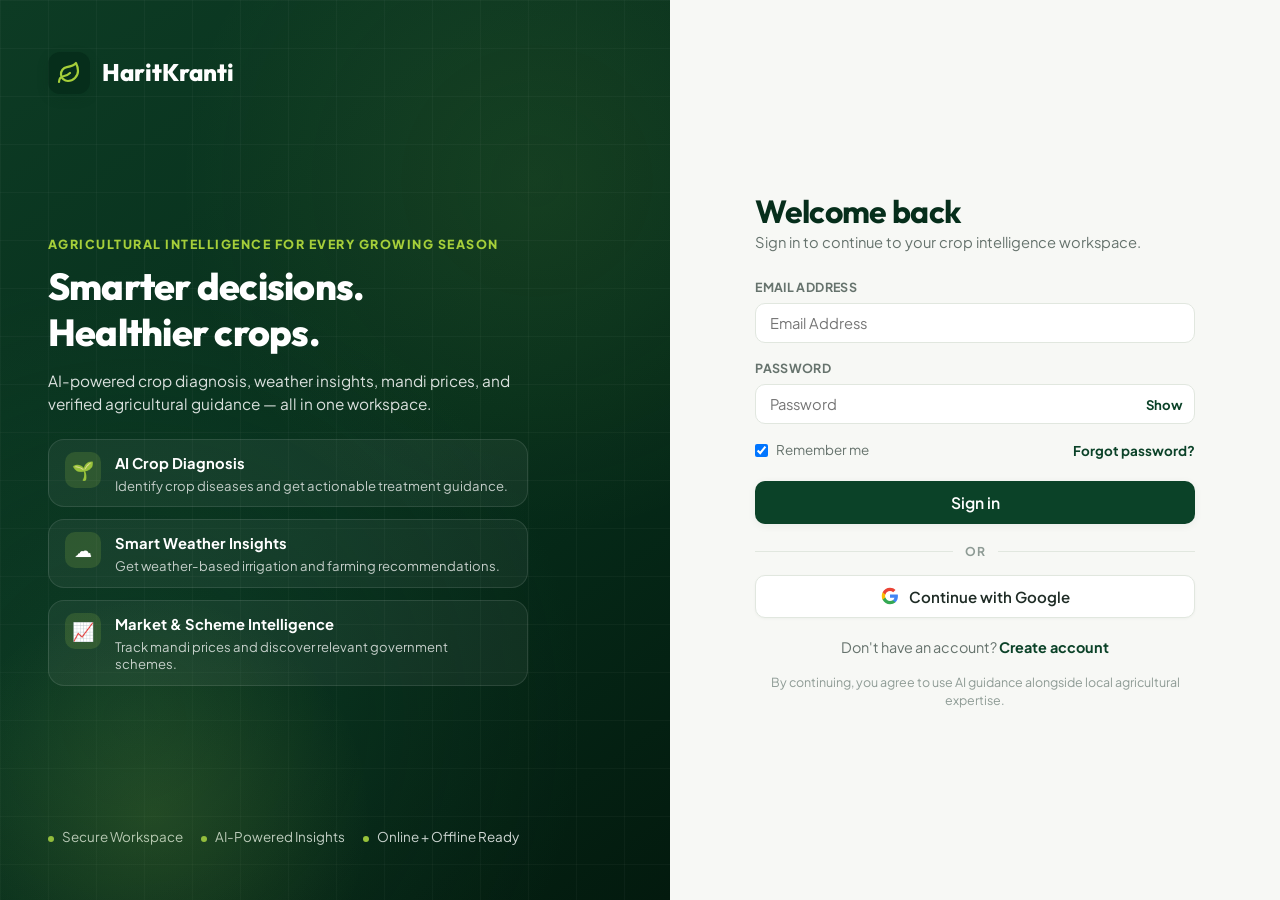
==== commit d8df9df4: "Integrate sign-in with Google" ====
--- a/frontend/index.html
+++ b/frontend/index.html
@@ -4,8 +4,21 @@
   <meta charset="UTF-8">
   <meta name="viewport" content="width=device-width, initial-scale=1.0, maximum-scale=1.0, user-scalable=no">
   <meta name="theme-color" content="#062E1B">
-  <meta name="description" content="HaritKranti — AI-Powered Smart Agriculture Copilot for Indian Farmers providing crop disease diagnosis, weather insights, market prices, and government schemes.">
-  <title>HaritKranti — Smart Agriculture Copilot</title>
+
+  <!-- Primary SEO Meta Tags -->
+  <title>HaritKranti - AI-Powered Smart Agriculture Copilot for Farmers</title>
+  <meta name="description" content="HaritKranti is an AI-powered Smart Agriculture Copilot that helps farmers detect crop diseases, access weather insights, market prices, government schemes, multilingual support, crop history, and smart farming recommendations.">
+  <meta name="keywords" content="Smart Agriculture Copilot, HaritKranti, AI crop disease detection, smart farming, agriculture AI, farming assistant, crop disease detection, Indian farmers, weather for farmers, market prices, government schemes, agriculture technology">
+  <meta name="author" content="HaritKranti">
+  <meta name="robots" content="index, follow">
+  <link rel="canonical" href="https://smart-agriculture-copilot.onrender.com/">
+
+  <!-- Open Graph / Social Media Meta Tags -->
+  <meta property="og:type" content="website">
+  <meta property="og:url" content="https://smart-agriculture-copilot.onrender.com/">
+  <meta property="og:title" content="HaritKranti - AI-Powered Smart Agriculture Copilot">
+  <meta property="og:description" content="AI-powered crop disease detection, weather insights, market prices, government schemes, multilingual support, and smart farming assistance for farmers.">
+  <meta property="og:site_name" content="HaritKranti">
 
   <!-- Google Fonts: Outfit & Plus Jakarta Sans -->
   <link rel="preconnect" href="https://fonts.googleapis.com">
@@ -135,6 +148,22 @@
 
           <button type="submit" id="btn-auth-submit" class="btn btn-primary btn-block auth-submit">Sign in</button>
 
+          <!-- OR Divider -->
+          <div class="auth-divider" id="auth-divider">
+            <span data-i18n="auth.orDivider">OR</span>
+          </div>
+
+          <!-- Continue with Google Button -->
+          <button type="button" id="btn-google-auth" class="btn btn-google btn-block" aria-label="Continue with Google">
+            <svg class="google-icon" viewBox="0 0 24 24" width="18" height="18" aria-hidden="true">
+              <path fill="#4285F4" d="M22.56 12.25c0-.78-.07-1.53-.2-2.25H12v4.26h5.92c-.26 1.37-1.04 2.53-2.21 3.31v2.77h3.57c2.08-1.92 3.28-4.74 3.28-8.09z"/>
+              <path fill="#34A853" d="M12 23c2.97 0 5.46-.98 7.28-2.66l-3.57-2.77c-.98.66-2.23 1.06-3.71 1.06-2.86 0-5.29-1.93-6.16-4.53H2.18v2.84C3.99 20.53 7.7 23 12 23z"/>
+              <path fill="#FBBC05" d="M5.84 14.09c-.22-.66-.35-1.36-.35-2.09s.13-1.43.35-2.09V7.06H2.18C1.43 8.55 1 10.22 1 12s.43 3.45 1.18 4.94l2.85-2.22.81-.63z"/>
+              <path fill="#EA4335" d="M12 5.38c1.62 0 3.06.56 4.21 1.64l3.15-3.15C17.45 2.09 14.97 1 12 1 7.7 1 3.99 3.47 2.18 7.06l3.66 2.84c.87-2.6 3.3-4.52 6.16-4.52z"/>
+            </svg>
+            <span id="btn-google-text" data-i18n="auth.continueWithGoogle">Continue with Google</span>
+          </button>
+
           <p class="auth-switch-copy">
             <span id="auth-switch-copy">Don't have an account? </span>
             <button type="button" id="auth-switch-link" class="link-button">Create account</button>
@@ -149,523 +178,583 @@
 
 
   <!-- ========================================================================
-       APPLICATION SHELL (Desktop Left Sidebar + Top Header)
+       APPLICATION SHELL (Top Header + Middle Sidebar/Content Layout + Bottom Full-Width Footer)
        ======================================================================== -->
   <div id="app-shell" class="app-shell">
 
     <!-- Mobile Drawer Backdrop -->
     <div id="sidebar-backdrop" class="sidebar-backdrop" aria-hidden="true"></div>
 
-    <!-- LEFT SIDEBAR (~276px Fixed Desktop / Off-Canvas Mobile Drawer) -->
-    <aside id="app-sidebar" class="app-sidebar" aria-label="Main Navigation">
-      <div class="sidebar-brand">
-        <button id="brand-home-btn" class="brand-container" type="button" data-target="view-home">
-          <div class="brand-logo-icon">
-            <svg viewBox="0 0 24 24" stroke-width="2.2" stroke-linecap="round" stroke-linejoin="round">
-              <path d="M11 20A7 7 0 0 1 9.8 6.1C15.5 5 17 4.48 19 2c1 2 2 4.18 2 8 0 5.5-4.78 10-10 10Z"/>
-              <path d="M2 21c0-3 1.85-5.36 5.08-6C9.5 14.52 12 13 13 12"/>
+    <!-- TOP APPLICATION HEADER (Matching Reference Layout) -->
+    <header class="app-header">
+      <div class="header-inner">
+        <!-- Left: Logo & Brand Lockup -->
+        <div class="header-left">
+          <button id="btn-sidebar-toggle" class="hamburger-btn" type="button" aria-label="Toggle navigation menu">
+            <svg viewBox="0 0 24 24" width="20" height="20" stroke="currentColor" stroke-width="2.2" stroke-linecap="round">
+              <line x1="3" y1="12" x2="21" y2="12"/>
+              <line x1="3" y1="6" x2="21" y2="6"/>
+              <line x1="3" y1="18" x2="21" y2="18"/>
             </svg>
-          </div>
-          <div class="brand-lockup">
-            <span class="brand-title">HaritKranti</span>
-            <small>Smart Agriculture Copilot</small>
-          </div>
-        </button>
-        <button id="btn-sidebar-close" class="modal-close hidden" type="button" aria-label="Close sidebar">&times;</button>
+          </button>
+          <button id="brand-home-btn" class="header-brand-link" type="button" data-target="view-home">
+            <div class="brand-logo-icon">
+              <svg viewBox="0 0 24 24" stroke-width="2.2" stroke-linecap="round" stroke-linejoin="round">
+                <path d="M11 20A7 7 0 0 1 9.8 6.1C15.5 5 17 4.48 19 2c1 2 2 4.18 2 8 0 5.5-4.78 10-10 10Z"/>
+                <path d="M2 21c0-3 1.85-5.36 5.08-6C9.5 14.52 12 13 13 12"/>
+              </svg>
+            </div>
+            <span class="header-brand-name">HaritKranti</span>
+          </button>
+        </div>
+
+        <!-- Center: Horizontal Navigation Links -->
+        <nav class="header-nav" aria-label="Main Navigation">
+          <button type="button" class="header-nav-link active" data-target="view-home" data-i18n="nav.dashboard">Dashboard</button>
+          <button type="button" class="header-nav-link" data-target="view-weather" data-i18n="nav.weather">Weather</button>
+          <button type="button" class="header-nav-link" data-target="view-market" data-i18n="nav.market">Market Prices</button>
+          <button type="button" class="header-nav-link" data-target="view-schemes" data-i18n="nav.schemes">Govt Schemes</button>
+          <button type="button" class="header-nav-link" data-target="view-history" data-i18n="nav.history">History</button>
+        </nav>
+
+        <!-- Right: Status, Language, Notifications, Profile -->
+        <div class="header-right">
+          <!-- Hidden Greeting Container for JS sync compatibility -->
+          <div id="dashboard-intro-title" class="hidden">Good to see you, <span id="dashboard-farmer-name">Farmer</span></div>
+
+          <!-- Online Status Pill -->
+          <div id="status-badge" class="status-pill" title="Network status">
+            <span class="status-dot"></span>
+            <span id="status-badge-text">Online</span>
+          </div>
+
+          <!-- Global Language Selector Dropdown -->
+          <div class="lang-dropdown-wrapper" id="header-lang-dropdown">
+            <button type="button" class="lang-pill" id="lang-dropdown-btn" aria-haspopup="true" aria-expanded="false">
+              <svg viewBox="0 0 24 24" width="16" height="16" stroke="currentColor" fill="none" stroke-width="2.2" stroke-linecap="round" stroke-linejoin="round">
+                <circle cx="12" cy="12" r="10"/>
+                <line x1="2" y1="12" x2="22" y2="12"/>
+                <path d="M12 2a15.3 15.3 0 0 1 4 10 15.3 15.3 0 0 1-4 10 15.3 15.3 0 0 1 4-10z"/>
+              </svg>
+              <span id="active-lang-text">EN</span>
+              <span class="dropdown-chevron">▼</span>
+            </button>
+            <div class="lang-dropdown-menu hidden" id="lang-dropdown-menu" role="menu">
+              <button type="button" class="lang-dropdown-item selected" data-lang="en" role="menuitem">
+                <span>English (EN)</span>
+                <span class="lang-check">✓</span>
+              </button>
+              <button type="button" class="lang-dropdown-item" data-lang="mr" role="menuitem">
+                <span>मराठी (MR)</span>
+                <span class="lang-check">✓</span>
+              </button>
+              <button type="button" class="lang-dropdown-item" data-lang="hi" role="menuitem">
+                <span>हिन्दी (HI)</span>
+                <span class="lang-check">✓</span>
+              </button>
+              <button type="button" class="lang-dropdown-item" data-lang="ta" role="menuitem">
+                <span>தமிழ் (TA)</span>
+                <span class="lang-check">✓</span>
+              </button>
+              <button type="button" class="lang-dropdown-item" data-lang="te" role="menuitem">
+                <span>తెలుగు (TE)</span>
+                <span class="lang-check">✓</span>
+              </button>
+            </div>
+          </div>
+
+          <!-- Notifications Button & Panel -->
+          <button id="btn-header-notifications" class="icon-button" type="button" aria-label="Notifications">
+            <svg viewBox="0 0 24 24" width="19" height="19" stroke="currentColor" fill="none" stroke-width="2.2" stroke-linecap="round" stroke-linejoin="round">
+              <path d="M18 8A6 6 0 0 0 6 8c0 7-3 9-3 9h18s-3-2-3-9"/>
+              <path d="M13.73 21a2 2 0 0 1-3.46 0"/>
+            </svg>
+            <span class="notif-badge"></span>
+          </button>
+
+          <div id="header-notifications-panel" class="notif-panel hidden">
+            <div class="notif-header">
+              <h4>Farm Notifications</h4>
+            </div>
+            <div class="notif-list">
+              <div class="notif-item">
+                <strong>🌾 Mandi Price Alert</strong>
+                <span>Soybean modal price increased in Dharashiv APMC.</span>
+              </div>
+              <div class="notif-item">
+                <strong>☁️ Irrigation Advisory</strong>
+                <span>Favorable soil moisture window detected for tomato crop.</span>
+              </div>
+              <div class="notif-item">
+                <strong>🏛️ PM-KISAN Installment</strong>
+                <span>Verification open for next direct benefit transfer.</span>
+              </div>
+            </div>
+          </div>
+
+          <!-- Profile Avatar Circle -->
+          <button class="header-profile" id="header-profile-initial" type="button" data-target="view-profile" aria-label="User profile">
+            P
+          </button>
+        </div>
       </div>
-
-      <nav class="sidebar-nav" aria-label="Primary Navigation">
-        <button class="desktop-nav-item active" data-target="view-home" type="button">
-          <span class="nav-icon icon">
-            <svg viewBox="0 0 24 24" stroke="currentColor" fill="none" stroke-linecap="round" stroke-linejoin="round">
-              <path d="m3 9 9-7 9 7v11a2 2 0 0 1-2 2H5a2 2 0 0 1-2-2z"/>
-              <polyline points="9 22 9 12 15 12 15 22"/>
-            </svg>
-          </span>
-          <span class="nav-label" data-i18n="nav.dashboard">Dashboard</span>
-        </button>
-
-        <button class="desktop-nav-item" data-target="view-scan" type="button">
-          <span class="nav-icon icon">
-            <svg viewBox="0 0 24 24" stroke="currentColor" fill="none" stroke-linecap="round" stroke-linejoin="round">
-              <path d="M3 7V5a2 2 0 0 1 2-2h2"/>
-              <path d="M17 3h2a2 2 0 0 1 2 2v2"/>
-              <path d="M21 17v2a2 2 0 0 1-2 2h-2"/>
-              <path d="M7 21H5a2 2 0 0 1-2-2v-2"/>
-              <circle cx="12" cy="12" r="3"/>
-            </svg>
-          </span>
-          <span class="nav-label" data-i18n="nav.scan">Scan crop</span>
-        </button>
-
-        <button class="desktop-nav-item" data-target="view-weather" type="button">
-          <span class="nav-icon icon">
-            <svg viewBox="0 0 24 24" stroke="currentColor" fill="none" stroke-linecap="round" stroke-linejoin="round">
-              <circle cx="12" cy="12" r="4"/>
-              <path d="M12 2v2"/>
-              <path d="M12 20v2"/>
-              <path d="m4.93 4.93 1.41 1.41"/>
-              <path d="m17.66 17.66 1.41 1.41"/>
-              <path d="M2 12h2"/>
-              <path d="M20 12h2"/>
-              <path d="m6.34 17.66-1.41 1.41"/>
-              <path d="m19.07 4.93-1.41 1.41"/>
-            </svg>
-          </span>
-          <span class="nav-label" data-i18n="nav.weather">Weather</span>
-        </button>
-
-        <button class="desktop-nav-item" data-target="view-market" type="button">
-          <span class="nav-icon icon">
-            <svg viewBox="0 0 24 24" stroke="currentColor" fill="none" stroke-linecap="round" stroke-linejoin="round">
-              <polyline points="22 7 13.5 15.5 8.5 10.5 2 17"/>
-              <polyline points="16 7 22 7 22 13"/>
-            </svg>
-          </span>
-          <span class="nav-label" data-i18n="nav.market">Market prices</span>
-        </button>
-
-        <button class="desktop-nav-item" data-target="view-schemes" type="button">
-          <span class="nav-icon icon">
-            <svg viewBox="0 0 24 24" stroke="currentColor" fill="none" stroke-linecap="round" stroke-linejoin="round">
-              <line x1="3" y1="21" x2="21" y2="21"/>
-              <line x1="6" y1="18" x2="6" y2="11"/>
-              <line x1="10" y1="18" x2="10" y2="11"/>
-              <line x1="14" y1="18" x2="14" y2="11"/>
-              <line x1="18" y1="18" x2="18" y2="11"/>
-              <polygon points="12 2 20 7 4 7"/>
-            </svg>
-          </span>
-          <span class="nav-label" data-i18n="nav.schemes">Govt schemes</span>
-        </button>
-
-        <button class="desktop-nav-item" data-target="view-history" type="button">
-          <span class="nav-icon icon">
-            <svg viewBox="0 0 24 24" stroke="currentColor" fill="none" stroke-linecap="round" stroke-linejoin="round">
-              <circle cx="12" cy="12" r="10"/>
-              <polyline points="12 6 12 12 16 14"/>
-            </svg>
-          </span>
-          <span class="nav-label" data-i18n="nav.history">History</span>
-        </button>
-      </nav>
-
-      <div class="sidebar-bottom">
-        <button class="desktop-nav-item" data-target="view-language" type="button">
-          <span class="nav-icon icon">
-            <svg viewBox="0 0 24 24" stroke="currentColor" fill="none" stroke-linecap="round" stroke-linejoin="round">
-              <circle cx="12" cy="12" r="10"/>
-              <line x1="2" y1="12" x2="22" y2="12"/>
-              <path d="M12 2a15.3 15.3 0 0 1 4 10 15.3 15.3 0 0 1-4 10 15.3 15.3 0 0 1-4-10 15.3 15.3 0 0 1 4-10z"/>
-            </svg>
-          </span>
-          <span class="nav-label" data-i18n="nav.language">Language</span>
-        </button>
-
-        <button class="desktop-nav-item" data-target="view-profile" type="button">
-          <span class="nav-icon icon">
-            <svg viewBox="0 0 24 24" stroke="currentColor" fill="none" stroke-linecap="round" stroke-linejoin="round">
-              <path d="M19 21v-2a4 4 0 0 0-4-4H9a4 4 0 0 0-4 4v2"/>
-              <circle cx="12" cy="7" r="4"/>
-            </svg>
-          </span>
-          <span class="nav-label" data-i18n="nav.profile">Profile</span>
-        </button>
-      </div>
-    </aside>
-
-    <!-- MAIN APPLICATION LAYOUT -->
-    <div class="app-main-layout">
-
-      <!-- TOP APPLICATION HEADER -->
-      <header class="app-header">
-        <div class="header-inner">
-          <div class="header-left">
-            <button id="btn-sidebar-toggle" class="hamburger-btn" type="button" aria-label="Toggle navigation menu">
-              <svg viewBox="0 0 24 24" width="20" height="20" stroke="currentColor" stroke-width="2.2" stroke-linecap="round">
-                <line x1="3" y1="12" x2="21" y2="12"/>
-                <line x1="3" y1="6" x2="21" y2="6"/>
-                <line x1="3" y1="18" x2="21" y2="18"/>
+    </header>
+
+    <!-- Offline Notice Banner (Full Width) -->
+    <div id="offline-banner" class="offline-banner hidden" role="status">
+      <svg viewBox="0 0 24 24" width="18" height="18" stroke="currentColor" fill="none" stroke-width="2"><circle cx="12" cy="12" r="10"/><line x1="12" y1="8" x2="12" y2="12"/><line x1="12" y1="16" x2="12.01" y2="16"/></svg>
+      <span data-i18n="network.offlineBanner">Offline right now. Cached guidance and offline AI capabilities are active.</span>
+    </div>
+
+    <!-- Hidden AI Network Status Helper Labels for app.js sync -->
+    <span id="dashboard-network-label" class="hidden">Online AI available</span>
+
+    <!-- MIDDLE CONTENT ROW (Sidebar + Main Content Views) -->
+    <div class="app-content-layout">
+
+      <!-- LEFT SIDEBAR (Off-Canvas Mobile Drawer & Secondary Navigation) -->
+      <aside id="app-sidebar" class="app-sidebar" aria-label="Main Navigation">
+        <div class="sidebar-brand">
+          <button class="brand-container" type="button" data-target="view-home">
+            <div class="brand-logo-icon">
+              <svg viewBox="0 0 24 24" stroke-width="2.2" stroke-linecap="round" stroke-linejoin="round">
+                <path d="M11 20A7 7 0 0 1 9.8 6.1C15.5 5 17 4.48 19 2c1 2 2 4.18 2 8 0 5.5-4.78 10-10 10Z"/>
+                <path d="M2 21c0-3 1.85-5.36 5.08-6C9.5 14.52 12 13 13 12"/>
               </svg>
-            </button>
-            <div class="header-divider"></div>
-            <div class="header-greeting-block">
-              <h2 id="dashboard-intro-title" class="header-greeting-title">Good to see you, <span id="dashboard-farmer-name">Prathamesh</span> 👋</h2>
-              <span class="header-greeting-sub">AI insights for smarter farming decisions</span>
-            </div>
-          </div>
-
-          <div class="header-right">
-            <!-- Online Status Pill -->
-            <div id="status-badge" class="status-pill" title="Network status">
-              <span class="status-dot"></span>
-              <span id="status-badge-text">Online</span>
-            </div>
-
-            <!-- Global Language Selector Dropdown -->
-            <div class="lang-dropdown-wrapper" id="header-lang-dropdown">
-              <button type="button" class="lang-pill" id="lang-dropdown-btn" aria-haspopup="true" aria-expanded="false">
-                <svg viewBox="0 0 24 24" width="16" height="16" stroke="currentColor" fill="none" stroke-width="2.2" stroke-linecap="round" stroke-linejoin="round">
-                  <circle cx="12" cy="12" r="10"/>
-                  <line x1="2" y1="12" x2="22" y2="12"/>
-                  <path d="M12 2a15.3 15.3 0 0 1 4 10 15.3 15.3 0 0 1-4 10 15.3 15.3 0 0 1-4-10 15.3 15.3 0 0 1 4-10z"/>
-                </svg>
-                <span id="active-lang-text">EN</span>
-                <span class="dropdown-chevron">▼</span>
-              </button>
-              <div class="lang-dropdown-menu hidden" id="lang-dropdown-menu" role="menu">
-                <button type="button" class="lang-dropdown-item selected" data-lang="en" role="menuitem">
-                  <span>English (EN)</span>
-                  <span class="lang-check">✓</span>
-                </button>
-                <button type="button" class="lang-dropdown-item" data-lang="mr" role="menuitem">
-                  <span>मराठी (MR)</span>
-                  <span class="lang-check">✓</span>
-                </button>
-                <button type="button" class="lang-dropdown-item" data-lang="hi" role="menuitem">
-                  <span>हिन्दी (HI)</span>
-                  <span class="lang-check">✓</span>
-                </button>
-                <button type="button" class="lang-dropdown-item" data-lang="ta" role="menuitem">
-                  <span>தமிழ் (TA)</span>
-                  <span class="lang-check">✓</span>
-                </button>
-                <button type="button" class="lang-dropdown-item" data-lang="te" role="menuitem">
-                  <span>తెలుగు (TE)</span>
-                  <span class="lang-check">✓</span>
-                </button>
-              </div>
-            </div>
-
-            <!-- Notifications Button & Panel -->
-            <button id="btn-header-notifications" class="icon-button" type="button" aria-label="Notifications">
-              <svg viewBox="0 0 24 24" width="19" height="19" stroke="currentColor" fill="none" stroke-width="2.2" stroke-linecap="round" stroke-linejoin="round">
-                <path d="M18 8A6 6 0 0 0 6 8c0 7-3 9-3 9h18s-3-2-3-9"/>
-                <path d="M13.73 21a2 2 0 0 1-3.46 0"/>
+            </div>
+            <div class="brand-lockup">
+              <span class="brand-title">HaritKranti</span>
+              <small>Smart Agriculture Copilot</small>
+            </div>
+          </button>
+          <button id="btn-sidebar-close" class="modal-close hidden" type="button" aria-label="Close sidebar">&times;</button>
+        </div>
+
+        <nav class="sidebar-nav" aria-label="Primary Navigation">
+          <button class="desktop-nav-item active" data-target="view-home" type="button">
+            <span class="nav-icon icon">
+              <svg viewBox="0 0 24 24" stroke="currentColor" fill="none" stroke-linecap="round" stroke-linejoin="round">
+                <path d="m3 9 9-7 9 7v11a2 2 0 0 1-2 2H5a2 2 0 0 1-2-2z"/>
+                <polyline points="9 22 9 12 15 12 15 22"/>
               </svg>
-              <span class="notif-badge"></span>
-            </button>
-
-            <div id="header-notifications-panel" class="notif-panel hidden">
-              <div class="notif-header">
-                <h4>Farm Notifications</h4>
-              </div>
-              <div class="notif-list">
-                <div class="notif-item">
-                  <strong>🌾 Mandi Price Alert</strong>
-                  <span>Soybean modal price increased in Dharashiv APMC.</span>
-                </div>
-                <div class="notif-item">
-                  <strong>☁️ Irrigation Advisory</strong>
-                  <span>Favorable soil moisture window detected for tomato crop.</span>
-                </div>
-                <div class="notif-item">
-                  <strong>🏛️ PM-KISAN Installment</strong>
-                  <span>Verification open for next direct benefit transfer.</span>
-                </div>
-              </div>
-            </div>
-
-            <!-- Profile Avatar Circle -->
-            <button class="header-profile" id="header-profile-initial" type="button" data-target="view-profile" aria-label="User profile">
-              P
-            </button>
-          </div>
+            </span>
+            <span class="nav-label" data-i18n="nav.dashboard">Dashboard</span>
+          </button>
+
+          <button class="desktop-nav-item" data-target="view-weather" type="button">
+            <span class="nav-icon icon">
+              <svg viewBox="0 0 24 24" stroke="currentColor" fill="none" stroke-linecap="round" stroke-linejoin="round">
+                <circle cx="12" cy="12" r="4"/>
+                <path d="M12 2v2"/>
+                <path d="M12 20v2"/>
+                <path d="m4.93 4.93 1.41 1.41"/>
+                <path d="m17.66 17.66 1.41 1.41"/>
+                <path d="M2 12h2"/>
+                <path d="M20 12h2"/>
+                <path d="m6.34 17.66-1.41 1.41"/>
+                <path d="m19.07 4.93-1.41 1.41"/>
+              </svg>
+            </span>
+            <span class="nav-label" data-i18n="nav.weather">Weather</span>
+          </button>
+
+          <button class="desktop-nav-item" data-target="view-market" type="button">
+            <span class="nav-icon icon">
+              <svg viewBox="0 0 24 24" stroke="currentColor" fill="none" stroke-linecap="round" stroke-linejoin="round">
+                <polyline points="22 7 13.5 15.5 8.5 10.5 2 17"/>
+                <polyline points="16 7 22 7 22 13"/>
+              </svg>
+            </span>
+            <span class="nav-label" data-i18n="nav.market">Market prices</span>
+          </button>
+
+          <button class="desktop-nav-item" data-target="view-schemes" type="button">
+            <span class="nav-icon icon">
+              <svg viewBox="0 0 24 24" stroke="currentColor" fill="none" stroke-linecap="round" stroke-linejoin="round">
+                <line x1="3" y1="21" x2="21" y2="21"/>
+                <line x1="6" y1="18" x2="6" y2="11"/>
+                <line x1="10" y1="18" x2="10" y2="11"/>
+                <line x1="14" y1="18" x2="14" y2="11"/>
+                <line x1="18" y1="18" x2="18" y2="11"/>
+                <polygon points="12 2 20 7 4 7"/>
+              </svg>
+            </span>
+            <span class="nav-label" data-i18n="nav.schemes">Govt schemes</span>
+          </button>
+
+          <button class="desktop-nav-item" data-target="view-history" type="button">
+            <span class="nav-icon icon">
+              <svg viewBox="0 0 24 24" stroke="currentColor" fill="none" stroke-linecap="round" stroke-linejoin="round">
+                <circle cx="12" cy="12" r="10"/>
+                <polyline points="12 6 12 12 16 14"/>
+              </svg>
+            </span>
+            <span class="nav-label" data-i18n="nav.history">History</span>
+          </button>
+        </nav>
+
+        <div class="sidebar-bottom">
+          <button class="desktop-nav-item" data-target="view-language" type="button">
+            <span class="nav-icon icon">
+              <svg viewBox="0 0 24 24" stroke="currentColor" fill="none" stroke-linecap="round" stroke-linejoin="round">
+                <circle cx="12" cy="12" r="10"/>
+                <line x1="2" y1="12" x2="22" y2="12"/>
+                <path d="M12 2a15.3 15.3 0 0 1 4 10 15.3 15.3 0 0 1-4 10 15.3 15.3 0 0 1 4-10z"/>
+              </svg>
+            </span>
+            <span class="nav-label" data-i18n="nav.language">Language</span>
+          </button>
+
+          <button class="desktop-nav-item" data-target="view-profile" type="button">
+            <span class="nav-icon icon">
+              <svg viewBox="0 0 24 24" stroke="currentColor" fill="none" stroke-linecap="round" stroke-linejoin="round">
+                <path d="M19 21v-2a4 4 0 0 0-4-4H9a4 4 0 0 0-4 4v2"/>
+                <circle cx="12" cy="7" r="4"/>
+              </svg>
+            </span>
+            <span class="nav-label" data-i18n="nav.profile">Profile</span>
+          </button>
         </div>
-      </header>
-
-      <!-- Offline Notice Banner -->
-      <div id="offline-banner" class="offline-banner hidden" role="status">
-        <svg viewBox="0 0 24 24" width="18" height="18" stroke="currentColor" fill="none" stroke-width="2"><circle cx="12" cy="12" r="10"/><line x1="12" y1="8" x2="12" y2="12"/><line x1="12" y1="16" x2="12.01" y2="16"/></svg>
-        <span data-i18n="network.offlineBanner">Offline right now. Cached guidance and offline AI capabilities are active.</span>
-      </div>
-
-      <!-- Hidden AI Network Status Helper Labels for app.js sync -->
-      <span id="dashboard-network-label" class="hidden">Online AI available</span>
+      </aside>
 
       <!-- MAIN CONTAINER FOR SPA VIEWS -->
       <main class="app-container">
 
         <!-- ====================================================================
-             PAGE 1 — DASHBOARD (Hero + 5 Full-Width Horizontal Feature Rows)
+             PAGE 1 — DASHBOARD (Reference Layout: Hero, Scan, Features, Intelligence)
              ==================================================================== -->
         <section id="view-home" class="view-section active" aria-label="Dashboard Overview">
 
-          <!-- Dashboard Dark Forest-Green Hero Section -->
-          <div class="dashboard-hero">
-            <div class="dashboard-hero-copy">
-              <span class="hero-eyebrow">AI-POWERED CROP INTELLIGENCE</span>
-              <h2>Smarter decisions for<br>healthier crops.</h2>
-              <p>Upload a leaf image and get practical, explainable guidance for what to do next.</p>
-              <div class="hero-cta-group">
-                <button type="button" class="btn-hero-primary" data-target="view-scan">
-                  <span>Scan crop →</span>
+          <!-- 1. HERO SECTION (2-Column: Headline/CTAs + Agriculture AI Radar) -->
+          <div class="dashboard-hero-section">
+            <div class="hero-left-col">
+              <div class="hero-eyebrow-badge">
+                <span class="badge-sparkle">⚡</span>
+                <span class="badge-text">AI-POWERED CROP INTELLIGENCE</span>
+              </div>
+              <h1 class="hero-main-title">Know what's<br>happening to your<br>crops.</h1>
+              <p class="hero-description">
+                Instantly identify plant diseases, nutrient deficiencies, and pests with unparalleled accuracy. Our AI bridges traditional farming with cutting-edge data science.
+              </p>
+              <div class="hero-actions-row">
+                <button type="button" class="btn-hero-primary" data-target="view-home">
+                  <span>Scan Your Crop →</span>
                 </button>
                 <button type="button" class="btn-hero-secondary" data-target="view-history">
-                  <span>View history</span>
+                  <span>View Scan History</span>
                 </button>
               </div>
-            </div>
-
-            <!-- AI Vision Agriculture Visualization (SVG + CSS Radar) -->
-            <div class="dashboard-hero-art" aria-hidden="true">
-              <svg class="hero-svg-canvas" viewBox="0 0 320 240">
-                <defs>
-                  <linearGradient id="gridGrad" x1="0%" y1="0%" x2="0%" y2="100%">
-                    <stop offset="0%" stop-color="#A6CF3A" stop-opacity="0.25"/>
-                    <stop offset="100%" stop-color="#A6CF3A" stop-opacity="0.02"/>
-                  </linearGradient>
-                  <radialGradient id="leafGlow" cx="50%" cy="50%" r="50%">
-                    <stop offset="0%" stop-color="#C4E86B" stop-opacity="0.6"/>
-                    <stop offset="100%" stop-color="#A6CF3A" stop-opacity="0"/>
-                  </radialGradient>
-                </defs>
-
-                <!-- Perspective Grid Lines -->
-                <line x1="30" y1="200" x2="160" y2="110" stroke="#A6CF3A" stroke-opacity="0.2" stroke-width="1"/>
-                <line x1="80" y1="210" x2="160" y2="110" stroke="#A6CF3A" stroke-opacity="0.2" stroke-width="1"/>
-                <line x1="140" y1="220" x2="160" y2="110" stroke="#A6CF3A" stroke-opacity="0.2" stroke-width="1"/>
-                <line x1="200" y1="220" x2="160" y2="110" stroke="#A6CF3A" stroke-opacity="0.2" stroke-width="1"/>
-                <line x1="260" y1="210" x2="160" y2="110" stroke="#A6CF3A" stroke-opacity="0.2" stroke-width="1"/>
-                <line x1="300" y1="200" x2="160" y2="110" stroke="#A6CF3A" stroke-opacity="0.2" stroke-width="1"/>
-
-                <ellipse cx="160" cy="180" rx="130" ry="30" fill="none" stroke="#A6CF3A" stroke-opacity="0.15" stroke-width="1"/>
-                <ellipse cx="160" cy="150" rx="90" ry="20" fill="none" stroke="#A6CF3A" stroke-opacity="0.2" stroke-width="1"/>
-
-                <!-- Radar Circles -->
-                <circle class="radar-scan-circle" cx="160" cy="110" r="45" fill="none" stroke="#A6CF3A" stroke-width="1.5" stroke-opacity="0.4"/>
-                <circle cx="160" cy="110" r="65" fill="none" stroke="#A6CF3A" stroke-width="1" stroke-opacity="0.25"/>
-
-                <!-- Central Glow & Leaf Emblem -->
-                <circle cx="160" cy="110" r="32" fill="url(#leafGlow)"/>
-                <circle cx="160" cy="110" r="28" fill="#0B4228" stroke="#A6CF3A" stroke-width="1.5"/>
-
-                <g transform="translate(148, 98) scale(1)">
-                  <path d="M11 20A7 7 0 0 1 9.8 6.1C15.5 5 17 4.48 19 2c1 2 2 4.18 2 8 0 5.5-4.78 10-10 10Z" fill="#A6CF3A" stroke="#C4E86B" stroke-width="1"/>
-                  <path d="M2 21c0-3 1.85-5.36 5.08-6C9.5 14.52 12 13 13 12" stroke="#052E1A" stroke-width="1.5" fill="none"/>
-                </g>
-              </svg>
-
-              <!-- Floating AI Vision Status Card -->
-              <div class="ai-status-card">
-                <div class="ai-status-header">
-                  <span class="ai-status-dot"></span>
-                  <span>AI VISION</span>
-                </div>
-                <p>Analyzing crop health<br>with confidence</p>
-              </div>
-            </div>
-          </div>
-
-          <!-- 5 Full-Width Horizontal Feature Rows -->
-          <div class="feature-rows-container" role="list">
-
-            <!-- Row 1: Scan Crop Health -->
-            <article class="feature-row" role="listitem" data-target="view-scan">
-              <div class="feature-row-left">
-                <div class="feature-row-icon">
-                  <svg viewBox="0 0 24 24" stroke="currentColor" fill="none" stroke-linecap="round" stroke-linejoin="round">
-                    <path d="M11 20A7 7 0 0 1 9.8 6.1C15.5 5 17 4.48 19 2c1 2 2 4.18 2 8 0 5.5-4.78 10-10 10Z"/>
-                    <path d="M2 21c0-3 1.85-5.36 5.08-6C9.5 14.52 12 13 13 12"/>
-                  </svg>
-                </div>
-                <div class="feature-row-content">
-                  <strong>Scan crop health</strong>
-                  <p>Photo to practical next steps</p>
-                </div>
-              </div>
-              <div class="feature-row-arrow" aria-hidden="true">
-                <svg viewBox="0 0 24 24" fill="none" stroke="currentColor" stroke-linecap="round" stroke-linejoin="round">
-                  <line x1="5" y1="12" x2="19" y2="12"/>
-                  <polyline points="12 5 19 12 12 19"/>
+              <div class="hero-stat-ticker" aria-label="Platform capabilities">
+                <span class="ticker-item"><span class="ticker-icon">🌱</span> 28 Crops</span>
+                <span class="ticker-divider">•</span>
+                <span class="ticker-item"><span class="ticker-icon">🔍</span> 82 Disease Records</span>
+                <span class="ticker-divider">•</span>
+                <span class="ticker-item"><span class="ticker-icon">🌐</span> Multilingual Support</span>
+              </div>
+            </div>
+
+            <div class="hero-right-col" aria-hidden="true">
+              <div class="ai-radar-card">
+                <svg class="radar-svg-canvas" viewBox="0 0 340 280">
+                  <defs>
+                    <radialGradient id="radarCenterGlow" cx="50%" cy="50%" r="50%">
+                      <stop offset="0%" stop-color="#C4E86B" stop-opacity="0.5"/>
+                      <stop offset="60%" stop-color="#A6CF3A" stop-opacity="0.18"/>
+                      <stop offset="100%" stop-color="#A6CF3A" stop-opacity="0"/>
+                    </radialGradient>
+                  </defs>
+                  <!-- Concentric Radar Rings -->
+                  <circle cx="170" cy="140" r="125" fill="none" stroke="#255A3E" stroke-width="1.2" stroke-dasharray="4 4"/>
+                  <circle cx="170" cy="140" r="95" fill="none" stroke="#3A7553" stroke-width="1.4"/>
+                  <circle cx="170" cy="140" r="65" fill="none" stroke="#A6CF3A" stroke-width="1.6" stroke-opacity="0.6" class="pulse-ring"/>
+                  <circle cx="170" cy="140" r="35" fill="none" stroke="#C4E86B" stroke-width="1.8" stroke-opacity="0.8"/>
+                  <!-- Radial Center Glow -->
+                  <circle cx="170" cy="140" r="85" fill="url(#radarCenterGlow)"/>
+                  <!-- Axis Crosshairs -->
+                  <line x1="35" y1="140" x2="305" y2="140" stroke="#2D6646" stroke-width="1"/>
+                  <line x1="170" y1="15" x2="170" y2="265" stroke="#2D6646" stroke-width="1"/>
+                  <!-- Central Glowing Leaf Artwork -->
+                  <g transform="translate(145, 115) scale(2.1)">
+                    <path d="M11 20A7 7 0 0 1 9.8 6.1C15.5 5 17 4.48 19 2c1 2 2 4.18 2 8 0 5.5-4.78 10-10 10Z" fill="#A6CF3A" stroke="#E6FF80" stroke-width="0.8"/>
+                    <path d="M2 21c0-3 1.85-5.36 5.08-6C9.5 14.52 12 13 13 12" stroke="#052E1A" stroke-width="1.2" fill="none"/>
+                  </g>
+                  <!-- Data Coordinate Points -->
+                  <circle cx="110" cy="85" r="3.5" fill="#A6CF3A"/>
+                  <circle cx="230" cy="95" r="3.5" fill="#C4E86B"/>
+                  <circle cx="215" cy="190" r="3.5" fill="#A6CF3A"/>
+                  <circle cx="125" cy="180" r="3.5" fill="#78B833"/>
                 </svg>
-              </div>
-            </article>
-
-            <!-- Row 2: Weather & Water -->
-            <article class="feature-row" role="listitem" data-target="view-weather">
-              <div class="feature-row-left">
-                <div class="feature-row-icon">
-                  <svg viewBox="0 0 24 24" stroke="currentColor" fill="none" stroke-linecap="round" stroke-linejoin="round">
-                    <path d="M17.5 19H9a7 7 0 1 1 6.71-9h1.79a4.5 4.5 0 1 1 0 9Z"/>
-                    <line x1="8" y1="19" x2="8" y2="22"/>
-                    <line x1="12" y1="19" x2="12" y2="22"/>
-                    <line x1="16" y1="19" x2="16" y2="22"/>
-                  </svg>
-                </div>
-                <div class="feature-row-content">
-                  <strong>Weather & water</strong>
-                  <p>Make irrigation decisions with confidence</p>
-                </div>
-              </div>
-              <div class="feature-row-arrow" aria-hidden="true">
-                <svg viewBox="0 0 24 24" fill="none" stroke="currentColor" stroke-linecap="round" stroke-linejoin="round">
-                  <line x1="5" y1="12" x2="19" y2="12"/>
-                  <polyline points="12 5 19 12 12 19"/>
-                </svg>
-              </div>
-            </article>
-
-            <!-- Row 3: Market Prices & Trends -->
-            <article class="feature-row" role="listitem" data-target="view-market">
-              <div class="feature-row-left">
-                <div class="feature-row-icon">
-                  <svg viewBox="0 0 24 24" stroke="currentColor" fill="none" stroke-linecap="round" stroke-linejoin="round">
-                    <polyline points="22 7 13.5 15.5 8.5 10.5 2 17"/>
-                    <polyline points="16 7 22 7 22 13"/>
-                  </svg>
-                </div>
-                <div class="feature-row-content">
-                  <strong>Market prices & trends</strong>
-                  <p>Latest mandi prices and 30-day historical trends</p>
-                </div>
-              </div>
-              <div class="feature-row-arrow" aria-hidden="true">
-                <svg viewBox="0 0 24 24" fill="none" stroke="currentColor" stroke-linecap="round" stroke-linejoin="round">
-                  <line x1="5" y1="12" x2="19" y2="12"/>
-                  <polyline points="12 5 19 12 12 19"/>
-                </svg>
-              </div>
-            </article>
-
-            <!-- Row 4: Government Schemes -->
-            <article class="feature-row" role="listitem" data-target="view-schemes">
-              <div class="feature-row-left">
-                <div class="feature-row-icon">
-                  <svg viewBox="0 0 24 24" stroke="currentColor" fill="none" stroke-linecap="round" stroke-linejoin="round">
-                    <line x1="3" y1="21" x2="21" y2="21"/>
-                    <line x1="6" y1="18" x2="6" y2="11"/>
-                    <line x1="10" y1="18" x2="10" y2="11"/>
-                    <line x1="14" y1="18" x2="14" y2="11"/>
-                    <line x1="18" y1="18" x2="18" y2="11"/>
-                    <polygon points="12 2 20 7 4 7"/>
-                  </svg>
-                </div>
-                <div class="feature-row-content">
-                  <strong>Government schemes</strong>
-                  <p>Explore subsidies, PM-KISAN, crop insurance & more</p>
-                </div>
-              </div>
-              <div class="feature-row-arrow" aria-hidden="true">
-                <svg viewBox="0 0 24 24" fill="none" stroke="currentColor" stroke-linecap="round" stroke-linejoin="round">
-                  <line x1="5" y1="12" x2="19" y2="12"/>
-                  <polyline points="12 5 19 12 12 19"/>
-                </svg>
-              </div>
-            </article>
-
-            <!-- Row 5: Scan History -->
-            <article class="feature-row" role="listitem" data-target="view-history">
-              <div class="feature-row-left">
-                <div class="feature-row-icon">
-                  <svg viewBox="0 0 24 24" stroke="currentColor" fill="none" stroke-linecap="round" stroke-linejoin="round">
+                <div class="ai-vision-chip">
+                  <span class="chip-dot"></span>
+                  <div class="chip-copy">
+                    <strong>• AI VISION</strong>
+                    <small>Analyzing crop health with confidence</small>
+                  </div>
+                </div>
+              </div>
+            </div>
+          </div>
+
+          <!-- 2. SCAN YOUR CROP SECTION (Upload Dropzone & 3-Step Workflow) -->
+          <section id="dashboard-scan-section" class="dashboard-scan-card" aria-label="Crop Scan and Diagnosis Section">
+            <div class="scan-card-header">
+              <div class="header-text-block">
+                <h2 class="scan-section-title">Scan Your Crop</h2>
+                <p class="scan-section-sub">Upload a clear photo of the affected leaf for instant AI diagnosis.</p>
+              </div>
+              <div style="display: flex; align-items: center; gap: 8px;">
+                <span id="scan-mode-label" class="badge badge-category">Using online AI</span>
+                <button type="button" class="icon-btn-subtle" data-target="view-history" aria-label="Scan history" title="View scan history">
+                  <svg viewBox="0 0 24 24" width="20" height="20" stroke="currentColor" fill="none" stroke-width="2" stroke-linecap="round" stroke-linejoin="round">
                     <circle cx="12" cy="12" r="10"/>
                     <polyline points="12 6 12 12 16 14"/>
                   </svg>
-                </div>
-                <div class="feature-row-content">
-                  <strong>Scan history</strong>
-                  <p>Review your farm's recent insights</p>
-                </div>
-              </div>
-              <div class="feature-row-arrow" aria-hidden="true">
-                <svg viewBox="0 0 24 24" fill="none" stroke="currentColor" stroke-linecap="round" stroke-linejoin="round">
-                  <line x1="5" y1="12" x2="19" y2="12"/>
-                  <polyline points="12 5 19 12 12 19"/>
+                </button>
+              </div>
+            </div>
+
+            <div class="scan-card-body">
+              <!-- Left Column: Drag & Drop Zone + Preview -->
+              <div class="scan-upload-col">
+                <div id="upload-zone" class="upload-dropzone" tabindex="0" role="button" aria-label="Upload crop image">
+                  <div class="dropzone-camera-icon">
+                    <svg viewBox="0 0 24 24" width="28" height="28" stroke="currentColor" fill="none" stroke-width="2" stroke-linecap="round" stroke-linejoin="round">
+                      <path d="M23 19a2 2 0 0 1-2 2H3a2 2 0 0 1-2-2V8a2 2 0 0 1 2-2h4l2-3h6l2 3h4a2 2 0 0 1 2 2z"/>
+                      <circle cx="12" cy="13" r="4"/>
+                    </svg>
+                  </div>
+                  <strong class="dropzone-title">Click or drag image to upload</strong>
+                  <span class="dropzone-desc">Supports JPG, PNG up to 10MB</span>
+                  <div class="dropzone-button-group">
+                    <button type="button" id="btn-trigger-gallery" class="btn-dropzone-action btn-browse">
+                      <span>Browse Files</span>
+                    </button>
+                    <button type="button" id="btn-trigger-camera" class="btn-dropzone-action btn-camera">
+                      <svg viewBox="0 0 24 24" width="16" height="16" stroke="currentColor" fill="none" stroke-width="2"><path d="M23 19a2 2 0 0 1-2 2H3a2 2 0 0 1-2-2V8a2 2 0 0 1 2-2h4l2-3h6l2 3h4a2 2 0 0 1 2 2z"/><circle cx="12" cy="13" r="4"/></svg>
+                      <span>Use Camera</span>
+                    </button>
+                  </div>
+                </div>
+
+                <!-- Hidden Native File Inputs -->
+                <input type="file" id="input-camera" accept="image/*" capture="environment" class="file-input-hidden" aria-label="Capture photo with camera">
+                <input type="file" id="input-gallery" accept="image/*" class="file-input-hidden" aria-label="Upload photo from device">
+
+                <!-- Image Preview Area -->
+                <div id="preview-container" class="preview-container">
+                  <div class="preview-frame">
+                    <img id="img-preview" class="preview-image" src="" alt="Selected crop leaf for diagnosis">
+                    <button type="button" id="btn-clear-photo" class="preview-remove" aria-label="Remove image">&times;</button>
+                  </div>
+                  <div class="preview-actions">
+                    <div class="preview-text">
+                      <strong data-i18n="scan.ready">Ready for diagnosis</strong>
+                      <span data-i18n="scan.review">Review your crop photo before analyzing.</span>
+                    </div>
+                    <button type="button" id="btn-run-diagnose" class="btn btn-lime">
+                      <span data-i18n="scan.analyze">Diagnose Crop Now</span>
+                    </button>
+                  </div>
+                </div>
+
+                <!-- Analysis Loading Box -->
+                <div id="scan-loading-box" class="analysis-panel">
+                  <div class="spinner"></div>
+                  <div>
+                    <strong data-i18n="scan.analyzing">Analyzing your crop...</strong>
+                    <p id="analysis-step" data-i18n="scan.stepSymptoms">Checking visual symptoms with agricultural AI...</p>
+                  </div>
+                </div>
+              </div>
+
+              <!-- Right Column: 3-Step Workflow -->
+              <div class="scan-workflow-col">
+                <div class="workflow-step-item">
+                  <div class="step-badge">1</div>
+                  <div class="step-content">
+                    <strong class="step-title">Upload</strong>
+                    <p class="step-text">Take a clear picture of the affected leaf.</p>
+                  </div>
+                </div>
+                <div class="workflow-step-item">
+                  <div class="step-badge">2</div>
+                  <div class="step-content">
+                    <strong class="step-title">Detect</strong>
+                    <p class="step-text">AI analyzes the image for diseases.</p>
+                  </div>
+                </div>
+                <div class="workflow-step-item">
+                  <div class="step-badge">3</div>
+                  <div class="step-content">
+                    <strong class="step-title">Get Treatment</strong>
+                    <p class="step-text">Receive actionable organic and chemical solutions.</p>
+                  </div>
+                </div>
+              </div>
+            </div>
+          </section>
+
+          <!-- 3. QUICK FEATURE CARDS GRID (4 Responsive Cards) -->
+          <section class="dashboard-feature-grid" aria-label="Quick Agricultural Features">
+            <!-- Card 1: Crop Health -->
+            <article class="dash-feature-card" data-target="view-home">
+              <div class="card-icon-wrapper bg-green-soft">
+                <svg viewBox="0 0 24 24" stroke="currentColor" fill="none" stroke-width="2" stroke-linecap="round" stroke-linejoin="round">
+                  <path d="M11 20A7 7 0 0 1 9.8 6.1C15.5 5 17 4.48 19 2c1 2 2 4.18 2 8 0 5.5-4.78 10-10 10Z"/>
+                  <path d="M2 21c0-3 1.85-5.36 5.08-6C9.5 14.52 12 13 13 12"/>
                 </svg>
               </div>
+              <h3 class="card-title">Crop Health</h3>
+              <p class="card-desc">Monitor vitality, detect stress early, and optimize yield potential.</p>
+              <span class="card-action-link">Explore →</span>
             </article>
 
-          </div>
-        </section>
-
-
-        <!-- ====================================================================
-             PAGE 2 — SCAN CROP (Upload, Camera, Diagnosis Flow)
-             ==================================================================== -->
-        <section id="view-scan" class="view-section" aria-label="Scan Crop Health">
-          <div class="page-header">
-            <div>
-              <span class="page-eyebrow" data-i18n="scan.eyebrow">CROP INTELLIGENCE</span>
-              <h1 class="page-title" data-i18n="scan.title">Crop scan</h1>
-              <p class="page-subtitle" data-i18n="scan.subtitle">Upload a clear image of your crop or leaf for AI analysis.</p>
-            </div>
-            <span id="scan-mode-label" class="badge badge-category">Using online AI</span>
-          </div>
-
-          <div class="scan-layout">
-            <div class="scan-main">
-              <!-- Custom Drag and Drop Upload Zone -->
-              <div id="upload-zone" class="upload-zone" tabindex="0" role="button" aria-label="Upload crop image">
-                <div class="upload-visual">
-                  <svg viewBox="0 0 24 24" fill="none" stroke="currentColor" stroke-width="2" stroke-linecap="round" stroke-linejoin="round">
-                    <path d="M21 15v4a2 2 0 0 1-2 2H5a2 2 0 0 1-2-2v-4"/>
-                    <polyline points="17 8 12 3 7 8"/>
-                    <line x1="12" y1="3" x2="12" y2="15"/>
-                  </svg>
-                </div>
-                <strong data-i18n="scan.upload">Upload crop image</strong>
-                <span data-i18n="scan.formats">Drag and drop your crop or leaf image or browse files</span>
-                <small data-i18n="scan.photoTip">JPG / PNG • Max 10 MB</small>
-              </div>
-
-              <!-- Functional Hidden File Inputs -->
-              <input type="file" id="input-camera" accept="image/*" capture="environment" class="file-input-hidden" aria-label="Capture photo with camera">
-              <input type="file" id="input-gallery" accept="image/*" class="file-input-hidden" aria-label="Upload photo from device">
-
-              <!-- Clean Action Buttons -->
-              <div class="scan-options">
-                <button type="button" id="btn-trigger-camera" class="btn btn-secondary">
-                  <svg viewBox="0 0 24 24" width="18" height="18" stroke="currentColor" fill="none" stroke-width="2"><path d="M23 19a2 2 0 0 1-2 2H3a2 2 0 0 1-2-2V8a2 2 0 0 1 2-2h4l2-3h6l2 3h4a2 2 0 0 1 2 2z"/><circle cx="12" cy="13" r="4"/></svg>
-                  <span data-i18n="scan.takePhoto">Take photo</span>
-                </button>
-                <button type="button" id="btn-trigger-gallery" class="btn btn-outline">
-                  <svg viewBox="0 0 24 24" width="18" height="18" stroke="currentColor" fill="none" stroke-width="2"><rect x="3" y="3" width="18" height="18" rx="2" ry="2"/><circle cx="8.5" cy="8.5" r="1.5"/><polyline points="21 15 16 10 5 21"/></svg>
-                  <span data-i18n="scan.uploadImage">Choose image</span>
-                </button>
-              </div>
-
-              <!-- Preview Frame -->
-              <div id="preview-container" class="preview-container">
-                <div class="preview-frame">
-                  <img id="img-preview" class="preview-image" src="" alt="Selected crop leaf for diagnosis">
-                  <button type="button" id="btn-clear-photo" class="preview-remove" aria-label="Remove image">&times;</button>
-                </div>
-                <div class="preview-actions">
-                  <div>
-                    <strong data-i18n="scan.ready">Ready for diagnosis</strong>
-                    <span data-i18n="scan.review">Review your crop photo before analyzing.</span>
-                  </div>
-                  <button type="button" id="btn-run-diagnose" class="btn btn-lime">
-                    <span data-i18n="scan.analyze">Diagnose Crop Now</span>
-                  </button>
-                </div>
-              </div>
-
-              <!-- Analysis Loading Panel -->
-              <div id="scan-loading-box" class="analysis-panel">
-                <div class="spinner"></div>
-                <div>
-                  <strong data-i18n="scan.analyzing">Analyzing your crop...</strong>
-                  <p id="analysis-step" data-i18n="scan.stepSymptoms">Checking visual symptoms with agricultural AI...</p>
-                </div>
-              </div>
-            </div>
-
-            <!-- Guidance Sidebar -->
-            <div class="scan-guidance">
-              <h3 data-i18n="scan.guideTitle">Help the model see clearly</h3>
-              <ul>
-                <li data-i18n="scan.guideOne">Use natural light and avoid glare.</li>
-                <li data-i18n="scan.guideTwo">Keep the leaf centered and in focus.</li>
-                <li data-i18n="scan.guideThree">Include one affected leaf at a time.</li>
-              </ul>
-              <div class="scan-privacy">
-                <svg viewBox="0 0 24 24" width="16" height="16" stroke="currentColor" fill="none" stroke-width="2"><rect x="3" y="11" width="18" height="11" rx="2" ry="2"/><path d="M7 11V7a5 5 0 0 1 10 0v4"/></svg>
-                <small data-i18n="scan.privacy">Your image is sent securely for analysis.</small>
-              </div>
-            </div>
-          </div>
+            <!-- Card 2: Weather & Irrigation -->
+            <article class="dash-feature-card" data-target="view-weather">
+              <div class="card-icon-wrapper bg-teal-soft">
+                <svg viewBox="0 0 24 24" stroke="currentColor" fill="none" stroke-width="2" stroke-linecap="round" stroke-linejoin="round">
+                  <circle cx="12" cy="12" r="4"/>
+                  <path d="M12 2v2"/>
+                  <path d="M12 20v2"/>
+                  <path d="m4.93 4.93 1.41 1.41"/>
+                  <path d="m17.66 17.66 1.41 1.41"/>
+                  <path d="M2 12h2"/>
+                  <path d="M20 12h2"/>
+                  <path d="m6.34 17.66-1.41 1.41"/>
+                  <path d="m19.07 4.93-1.41 1.41"/>
+                </svg>
+              </div>
+              <h3 class="card-title">Weather & Irrigation</h3>
+              <p class="card-desc">Hyper-local forecasts and smart irrigation scheduling.</p>
+              <span class="card-action-link">Check Forecast →</span>
+            </article>
+
+            <!-- Card 3: Market Prices -->
+            <article class="dash-feature-card" data-target="view-market">
+              <div class="card-icon-wrapper bg-lime-soft">
+                <svg viewBox="0 0 24 24" stroke="currentColor" fill="none" stroke-width="2" stroke-linecap="round" stroke-linejoin="round">
+                  <polyline points="22 7 13.5 15.5 8.5 10.5 2 17"/>
+                  <polyline points="16 7 22 7 22 13"/>
+                </svg>
+              </div>
+              <h3 class="card-title">Market Prices</h3>
+              <p class="card-desc">Real-time mandi prices and historical trend analysis.</p>
+              <span class="card-action-link">View Markets →</span>
+            </article>
+
+            <!-- Card 4: Govt Schemes -->
+            <article class="dash-feature-card" data-target="view-schemes">
+              <div class="card-icon-wrapper bg-neutral-soft">
+                <svg viewBox="0 0 24 24" stroke="currentColor" fill="none" stroke-width="2" stroke-linecap="round" stroke-linejoin="round">
+                  <line x1="3" y1="21" x2="21" y2="21"/>
+                  <line x1="6" y1="18" x2="6" y2="11"/>
+                  <line x1="10" y1="18" x2="10" y2="11"/>
+                  <line x1="14" y1="18" x2="14" y2="11"/>
+                  <line x1="18" y1="18" x2="18" y2="11"/>
+                  <polygon points="12 2 20 7 4 7"/>
+                </svg>
+              </div>
+              <h3 class="card-title">Govt Schemes</h3>
+              <p class="card-desc">Discover eligible subsidies and apply directly.</p>
+              <span class="card-action-link">Browse Schemes →</span>
+            </article>
+          </section>
+
+          <!-- 4. FARM INTELLIGENCE + RECENT SCANS (2 Columns) -->
+          <section class="dashboard-intel-section" aria-label="Intelligence and Recent Scans">
+            <!-- Left: Unmatched Intelligence Dark Card -->
+            <div class="intel-card-dark">
+              <h2 class="intel-heading">Unmatched<br>Intelligence</h2>
+              <div class="intel-stats-grid">
+                <div class="intel-stat-block">
+                  <span class="intel-stat-num">29+</span>
+                  <span class="intel-stat-label">Supported<br>Crops</span>
+                </div>
+                <div class="intel-stat-block">
+                  <span class="intel-stat-num">82+</span>
+                  <span class="intel-stat-label">Disease<br>Records</span>
+                </div>
+                <div class="intel-stat-block">
+                  <span class="intel-stat-num">5</span>
+                  <span class="intel-stat-label">Indian<br>Languages</span>
+                </div>
+                <div class="intel-stat-block">
+                  <span class="intel-stat-num">AI</span>
+                  <span class="intel-stat-label">Powered<br>Detection</span>
+                </div>
+              </div>
+              <div class="intel-crop-tags">
+                <span class="crop-tag">Wheat</span>
+                <span class="crop-tag">Soybean</span>
+                <span class="crop-tag">Rice</span>
+                <span class="crop-tag">Tomato</span>
+                <span class="crop-tag">Cotton</span>
+                <span class="crop-tag tag-more">+24 More</span>
+              </div>
+            </div>
+
+            <!-- Right: Recent Scans Card -->
+            <div class="recent-scans-card">
+              <div class="recent-scans-header">
+                <h2 class="scans-title">Recent Scans</h2>
+                <button type="button" class="btn-link-subtle" data-target="view-history">View All</button>
+              </div>
+              <div id="dashboard-recent-scans-list" class="recent-scans-list">
+                <!-- Populated dynamically by HistoryModule with fallback reference items -->
+                <div class="recent-scan-item" data-target="view-history">
+                  <div class="scan-item-thumb bg-plant-thumb">
+                    <span class="thumb-emoji">🌿</span>
+                  </div>
+                  <div class="scan-item-info">
+                    <div class="scan-item-title-row">
+                      <strong class="crop-name">Soybean Field A</strong>
+                      <span class="scan-risk-pill risk-high">HIGH RISK</span>
+                    </div>
+                    <span class="scan-condition">Detected: Soybean Rust</span>
+                  </div>
+                  <div class="scan-item-score">
+                    <strong>93%</strong>
+                    <small>confidence</small>
+                  </div>
+                </div>
+
+                <div class="recent-scan-item" data-target="view-history">
+                  <div class="scan-item-thumb bg-plant-thumb">
+                    <span class="thumb-emoji">🍅</span>
+                  </div>
+                  <div class="scan-item-info">
+                    <div class="scan-item-title-row">
+                      <strong class="crop-name">Tomato Greenhouse</strong>
+                      <span class="scan-risk-pill risk-healthy">HEALTHY</span>
+                    </div>
+                    <span class="scan-condition">Detected: No significant issues</span>
+                  </div>
+                  <div class="scan-item-score">
+                    <strong>98%</strong>
+                    <small>confidence</small>
+                  </div>
+                </div>
+
+                <div class="recent-scan-item" data-target="view-history">
+                  <div class="scan-item-thumb bg-plant-thumb">
+                    <span class="thumb-emoji">🌾</span>
+                  </div>
+                  <div class="scan-item-info">
+                    <div class="scan-item-title-row">
+                      <strong class="crop-name">Wheat Plot 3</strong>
+                      <span class="scan-risk-pill risk-monitor">MONITOR</span>
+                    </div>
+                    <span class="scan-condition">Detected: Early Powdery Mildew</span>
+                  </div>
+                  <div class="scan-item-score">
+                    <strong>76%</strong>
+                    <small>confidence</small>
+                  </div>
+                </div>
+              </div>
+            </div>
+          </section>
+
         </section>
 
 
@@ -1503,22 +1592,22 @@
               <div class="scheme-card crop-guide-card">
                 <h3>🍅 Tomato</h3>
                 <p>Common conditions: Early Blight, Late Blight, Tomato Yellow Leaf Curl Virus, Bacterial Spot.</p>
-                <button type="button" class="btn btn-secondary btn-compact" data-target="view-scan">Diagnose Tomato</button>
+                <button type="button" class="btn btn-secondary btn-compact" data-target="view-home">Diagnose Tomato</button>
               </div>
               <div class="scheme-card crop-guide-card">
                 <h3>🌱 Soybean</h3>
                 <p>Common conditions: Rust, Yellow Mosaic Virus, Anthracnose, Charcoal Rot.</p>
-                <button type="button" class="btn btn-secondary btn-compact" data-target="view-scan">Diagnose Soybean</button>
+                <button type="button" class="btn btn-secondary btn-compact" data-target="view-home">Diagnose Soybean</button>
               </div>
               <div class="scheme-card crop-guide-card">
                 <h3>🌾 Cotton</h3>
                 <p>Common conditions: Bacterial Blight, Leaf Spot, Root Rot, Grey Mildew.</p>
-                <button type="button" class="btn btn-secondary btn-compact" data-target="view-scan">Diagnose Cotton</button>
+                <button type="button" class="btn btn-secondary btn-compact" data-target="view-home">Diagnose Cotton</button>
               </div>
               <div class="scheme-card crop-guide-card">
                 <h3>🧅 Onion</h3>
                 <p>Common conditions: Purple Blotch, Stemphylium Blight, Downy Mildew.</p>
-                <button type="button" class="btn btn-secondary btn-compact" data-target="view-scan">Diagnose Onion</button>
+                <button type="button" class="btn btn-secondary btn-compact" data-target="view-home">Diagnose Onion</button>
               </div>
             </div>
           </div>
@@ -1582,123 +1671,122 @@
         </section>
 
       </main>
-
-      <!-- ====================================================================
-           MULTI-COLUMN STRUCTURED FOOTER (6 Columns)
-           ==================================================================== -->
-      <footer class="app-footer">
-        <div class="footer-inner">
-          <div class="footer-grid">
-
-            <!-- Section 1: Logo & Brand Info -->
-            <div class="footer-col footer-brand-col">
-              <div class="footer-brand">
-                <div class="brand-logo-icon">
-                  <svg viewBox="0 0 24 24" stroke-width="2.2" stroke-linecap="round" stroke-linejoin="round">
-                    <path d="M11 20A7 7 0 0 1 9.8 6.1C15.5 5 17 4.48 19 2c1 2 2 4.18 2 8 0 5.5-4.78 10-10 10Z"/>
-                    <path d="M2 21c0-3 1.85-5.36 5.08-6C9.5 14.52 12 13 13 12"/>
-                  </svg>
-                </div>
-                <span>HaritKranti</span>
-              </div>
-              <p class="footer-copyright">© 2024 HaritKranti.</p>
-              <p class="footer-tagline">AI-powered crop intelligence for smarter farming.</p>
-            </div>
-
-            <!-- Section 2: Product -->
-            <div class="footer-col">
-              <h4>Product</h4>
-              <ul>
-                <li><button type="button" data-target="view-scan">Scan crop</button></li>
-                <li><button type="button" data-target="view-weather">Weather</button></li>
-                <li><button type="button" data-target="view-market">Market prices</button></li>
-                <li><button type="button" data-target="view-schemes">Government schemes</button></li>
-                <li><button type="button" data-target="view-history">History</button></li>
-              </ul>
-            </div>
-
-            <!-- Section 3: Resources -->
-            <div class="footer-col">
-              <h4>Resources</h4>
-              <ul>
-                <li><button type="button" data-target="view-crop-guide">Blog</button></li>
-                <li><button type="button" data-target="view-crop-guide">Crop guide</button></li>
-                <li><button type="button" data-target="view-help">Help center</button></li>
-                <li><button type="button" data-target="view-data-policy">API documentation</button></li>
-              </ul>
-            </div>
-
-            <!-- Section 4: Support -->
-            <div class="footer-col">
-              <h4>Support</h4>
-              <ul>
-                <li><button type="button" data-target="view-contact">Contact us</button></li>
-                <li><button type="button" data-target="view-feedback">Feedback</button></li>
-                <li><button type="button" data-target="view-contact">Report issue</button></li>
-                <li><button type="button" data-target="view-faqs">FAQs</button></li>
-              </ul>
-            </div>
-
-            <!-- Section 5: Legal -->
-            <div class="footer-col">
-              <h4>Legal</h4>
-              <ul>
-                <li><button type="button" data-target="view-privacy">Privacy policy</button></li>
-                <li><button type="button" data-target="view-terms">Terms of service</button></li>
-                <li><button type="button" data-target="view-cookies">Cookie policy</button></li>
-                <li><button type="button" data-target="view-data-policy">Data policy</button></li>
-              </ul>
-            </div>
-
-            <!-- Section 6: Connect with us -->
-            <div class="footer-col">
-              <h4>Connect with us</h4>
-              <div class="social-icons-row">
-                <!-- WhatsApp -->
-                <a href="https://wa.me/" target="_blank" rel="noopener noreferrer" class="social-icon-btn" aria-label="WhatsApp">
-                  <svg viewBox="0 0 24 24" fill="none" stroke="currentColor" stroke-width="2" stroke-linecap="round" stroke-linejoin="round">
-                    <path d="M21 11.5a8.38 8.38 0 0 1-.9 3.8 8.5 8.5 0 0 1-7.6 4.7 8.38 8.38 0 0 1-3.8-.9L3 21l1.9-5.7a8.38 8.38 0 0 1-.9-3.8 8.5 8.5 0 0 1 4.7-7.6 8.38 8.38 0 0 1 3.8-.9h.5a8.48 8.48 0 0 1 8 8v.5z"/>
-                  </svg>
-                </a>
-                <!-- YouTube -->
-                <a href="https://youtube.com" target="_blank" rel="noopener noreferrer" class="social-icon-btn" aria-label="YouTube">
-                  <svg viewBox="0 0 24 24" fill="none" stroke="currentColor" stroke-width="2" stroke-linecap="round" stroke-linejoin="round">
-                    <path d="M22.54 6.42a2.78 2.78 0 0 0-1.94-2C18.88 4 12 4 12 4s-6.88 0-8.6.46a2.78 2.78 0 0 0-1.94 2A29 29 0 0 0 1 11.75a29 29 0 0 0 .46 5.33A2.78 2.78 0 0 0 3.4 19c1.72.46 8.6.46 8.6.46s6.88 0 8.6-.46a2.78 2.78 0 0 0 1.94-2 29 29 0 0 0 .46-5.25 29 29 0 0 0-.46-5.33z"/>
-                    <polygon points="9.75 15.02 15.5 11.75 9.75 8.48 9.75 15.02"/>
-                  </svg>
-                </a>
-                <!-- Instagram -->
-                <a href="https://instagram.com" target="_blank" rel="noopener noreferrer" class="social-icon-btn" aria-label="Instagram">
-                  <svg viewBox="0 0 24 24" fill="none" stroke="currentColor" stroke-width="2" stroke-linecap="round" stroke-linejoin="round">
-                    <rect x="2" y="2" width="20" height="20" rx="5" ry="5"/>
-                    <path d="M16 11.37A4 4 0 1 1 12.63 8 4 4 0 0 1 16 11.37z"/>
-                    <line x1="17.5" y1="6.5" x2="17.51" y2="6.5"/>
-                  </svg>
-                </a>
-                <!-- Facebook -->
-                <a href="https://facebook.com" target="_blank" rel="noopener noreferrer" class="social-icon-btn" aria-label="Facebook">
-                  <svg viewBox="0 0 24 24" fill="none" stroke="currentColor" stroke-width="2" stroke-linecap="round" stroke-linejoin="round">
-                    <path d="M18 2h-3a5 5 0 0 0-5 5v3H7v4h3v8h4v-8h3l1-4h-4V7a1 1 0 0 1 1-1h3z"/>
-                  </svg>
-                </a>
-              </div>
-              <div class="contact-info-list">
-                <div class="contact-info-item">
-                  <svg viewBox="0 0 24 24" fill="none" stroke="currentColor" stroke-width="2"><path d="M4 4h16c1.1 0 2 .9 2 2v12c0 1.1-.9 2-2 2H4c-1.1 0-2-.9-2-2V6c0-1.1.9-2 2-2z"/><polyline points="22,6 12,13 2,6"/></svg>
-                  <span>support@haritkranti.ai</span>
-                </div>
-                <div class="contact-info-item">
-                  <svg viewBox="0 0 24 24" fill="none" stroke="currentColor" stroke-width="2"><path d="M22 16.92v3a2 2 0 0 1-2.18 2 19.79 19.79 0 0 1-8.63-3.07 19.5 19.5 0 0 1-6-6 19.79 19.79 0 0 1-3.07-8.67A2 2 0 0 1 4.11 2h3a2 2 0 0 1 2 1.72 12.84 12.84 0 0 0 .7 2.81 2 2 0 0 1-.45 2.11L8.09 9.91a16 16 0 0 0 6 6l1.27-1.27a2 2 0 0 1 2.11-.45 12.84 12.84 0 0 0 2.81.7A2 2 0 0 1 22 16.92z"/></svg>
-                  <span>+91 98765 43210</span>
-                </div>
-              </div>
-            </div>
-
-          </div>
+    </div> <!-- end .app-content-layout -->
+
+    <!-- ====================================================================
+         MULTI-COLUMN STRUCTURED FOOTER (Full-Width Standalone Section)
+         ==================================================================== -->
+    <footer class="app-footer">
+      <div class="footer-inner">
+        <div class="footer-grid">
+
+          <!-- Section 1: Logo & Brand Info -->
+          <div class="footer-col footer-brand-col">
+            <div class="footer-brand">
+              <div class="brand-logo-icon">
+                <svg viewBox="0 0 24 24" stroke-width="2.2" stroke-linecap="round" stroke-linejoin="round">
+                  <path d="M11 20A7 7 0 0 1 9.8 6.1C15.5 5 17 4.48 19 2c1 2 2 4.18 2 8 0 5.5-4.78 10-10 10Z"/>
+                  <path d="M2 21c0-3 1.85-5.36 5.08-6C9.5 14.52 12 13 13 12"/>
+                </svg>
+              </div>
+              <span>HaritKranti</span>
+            </div>
+            <p class="footer-copyright">© 2026 HaritKranti.</p>
+            <p class="footer-tagline">AI-powered crop intelligence for smarter farming.</p>
+          </div>
+
+          <!-- Section 2: Product -->
+          <div class="footer-col">
+            <h4>Product</h4>
+            <ul>
+              <li><button type="button" data-target="view-home">Scan crop</button></li>
+              <li><button type="button" data-target="view-weather">Weather</button></li>
+              <li><button type="button" data-target="view-market">Market prices</button></li>
+              <li><button type="button" data-target="view-schemes">Government schemes</button></li>
+              <li><button type="button" data-target="view-history">History</button></li>
+            </ul>
+          </div>
+
+          <!-- Section 3: Resources -->
+          <div class="footer-col">
+            <h4>Resources</h4>
+            <ul>
+              <li><button type="button" data-target="view-crop-guide">Blog</button></li>
+              <li><button type="button" data-target="view-crop-guide">Crop guide</button></li>
+              <li><button type="button" data-target="view-help">Help center</button></li>
+              <li><button type="button" data-target="view-data-policy">API documentation</button></li>
+            </ul>
+          </div>
+
+          <!-- Section 4: Support -->
+          <div class="footer-col">
+            <h4>Support</h4>
+            <ul>
+              <li><button type="button" data-target="view-contact">Contact us</button></li>
+              <li><button type="button" data-target="view-feedback">Feedback</button></li>
+              <li><button type="button" data-target="view-contact">Report issue</button></li>
+              <li><button type="button" data-target="view-faqs">FAQs</button></li>
+            </ul>
+          </div>
+
+          <!-- Section 5: Legal -->
+          <div class="footer-col">
+            <h4>Legal</h4>
+            <ul>
+              <li><button type="button" data-target="view-privacy">Privacy policy</button></li>
+              <li><button type="button" data-target="view-terms">Terms of service</button></li>
+              <li><button type="button" data-target="view-cookies">Cookie policy</button></li>
+              <li><button type="button" data-target="view-data-policy">Data policy</button></li>
+            </ul>
+          </div>
+
+          <!-- Section 6: Connect with us -->
+          <div class="footer-col">
+            <h4>Connect with us</h4>
+            <div class="social-icons-row">
+              <!-- WhatsApp -->
+              <a href="https://wa.me/918668394932" target="_blank" rel="noopener noreferrer" class="social-link footer-social-link social-icon-btn social-icon-button" aria-label="WhatsApp">
+                <svg viewBox="0 0 24 24" width="20" height="20" fill="none" stroke="currentColor" stroke-width="2" stroke-linecap="round" stroke-linejoin="round">
+                  <path d="M21 11.5a8.38 8.38 0 0 1-.9 3.8 8.5 8.5 0 0 1-7.6 4.7 8.38 8.38 0 0 1-3.8-.9L3 21l1.9-5.7a8.38 8.38 0 0 1-.9-3.8 8.5 8.5 0 0 1 4.7-7.6 8.38 8.38 0 0 1 3.8-.9h.5a8.48 8.48 0 0 1 8 8v.5z"/>
+                </svg>
+              </a>
+              <!-- YouTube -->
+              <a href="https://youtube.com" target="_blank" rel="noopener noreferrer" class="social-link footer-social-link social-icon-btn social-icon-button" aria-label="YouTube">
+                <svg viewBox="0 0 24 24" width="20" height="20" fill="none" stroke="currentColor" stroke-width="2" stroke-linecap="round" stroke-linejoin="round">
+                  <path d="M22.54 6.42a2.78 2.78 0 0 0-1.94-2C18.88 4 12 4 12 4s-6.88 0-8.6.46a2.78 2.78 0 0 0-1.94 2A29 29 0 0 0 1 11.75a29 29 0 0 0 .46 5.33A2.78 2.78 0 0 0 3.4 19c1.72.46 8.6.46 8.6.46s6.88 0 8.6-.46a2.78 2.78 0 0 0 1.94-2 29 29 0 0 0 .46-5.25 29 29 0 0 0-.46-5.33z"/>
+                  <polygon points="9.75 15.02 15.5 11.75 9.75 8.48 9.75 15.02"/>
+                </svg>
+              </a>
+              <!-- Instagram -->
+              <a href="https://instagram.com" target="_blank" rel="noopener noreferrer" class="social-link footer-social-link social-icon-btn social-icon-button" aria-label="Instagram">
+                <svg viewBox="0 0 24 24" width="20" height="20" fill="none" stroke="currentColor" stroke-width="2" stroke-linecap="round" stroke-linejoin="round">
+                  <rect x="2" y="2" width="20" height="20" rx="5" ry="5"/>
+                  <path d="M16 11.37A4 4 0 1 1 12.63 8 4 4 0 0 1 16 11.37z"/>
+                  <line x1="17.5" y1="6.5" x2="17.51" y2="6.5"/>
+                </svg>
+              </a>
+              <!-- Facebook -->
+              <a href="https://facebook.com" target="_blank" rel="noopener noreferrer" class="social-link footer-social-link social-icon-btn social-icon-button" aria-label="Facebook">
+                <svg viewBox="0 0 24 24" width="20" height="20" fill="none" stroke="currentColor" stroke-width="2" stroke-linecap="round" stroke-linejoin="round">
+                  <path d="M18 2h-3a5 5 0 0 0-5 5v3H7v4h3v8h4v-8h3l1-4h-4V7a1 1 0 0 1 1-1h3z"/>
+                </svg>
+              </a>
+            </div>
+            <div class="contact-info-list">
+              <a href="mailto:support@haritkranti.ai" class="contact-info-item">
+                <svg viewBox="0 0 24 24" fill="none" stroke="currentColor" stroke-width="2"><path d="M4 4h16c1.1 0 2 .9 2 2v12c0 1.1-.9 2-2 2H4c-1.1 0-2-.9-2-2V6c0-1.1.9-2 2-2z"/><polyline points="22,6 12,13 2,6"/></svg>
+                <span>support@haritkranti.ai</span>
+              </a>
+              <a href="tel:+918668394932" class="contact-info-item">
+                <svg viewBox="0 0 24 24" fill="none" stroke="currentColor" stroke-width="2"><path d="M22 16.92v3a2 2 0 0 1-2.18 2 19.79 19.79 0 0 1-8.63-3.07 19.5 19.5 0 0 1-6-6 19.79 19.79 0 0 1-3.07-8.67A2 2 0 0 1 4.11 2h3a2 2 0 0 1 2 1.72 12.84 12.84 0 0 0 .7 2.81 2 2 0 0 1-.45 2.11L8.09 9.91a16 16 0 0 0 6 6l1.27-1.27a2 2 0 0 1 2.11-.45 12.84 12.84 0 0 0 2.81.7A2 2 0 0 1 22 16.92z"/></svg>
+                <span>+91 86683 94932</span>
+              </a>
+            </div>
+          </div>
+
         </div>
-      </footer>
-
-    </div>
+      </div>
+    </footer>
   </div>
 
   <!-- ========================================================================
--- a/frontend/css/style.css
+++ b/frontend/css/style.css
@@ -67,7 +67,9 @@
    Base & Reset
    ========================================================================== */
 
-*, *::before, *::after {
+*,
+*::before,
+*::after {
   box-sizing: border-box;
   margin: 0;
   padding: 0;
@@ -90,7 +92,12 @@
   -moz-osx-font-smoothing: grayscale;
 }
 
-h1, h2, h3, h4, h5, h6 {
+h1,
+h2,
+h3,
+h4,
+h5,
+h6 {
   font-family: 'Outfit', 'Plus Jakarta Sans', sans-serif;
   color: var(--text-primary);
   line-height: 1.25;
@@ -108,7 +115,10 @@
   color: var(--forest-900);
 }
 
-button, input, select, textarea {
+button,
+input,
+select,
+textarea {
   font-family: inherit;
   font-size: inherit;
   color: inherit;
@@ -120,12 +130,14 @@
   background: none;
 }
 
-img, svg {
+img,
+svg {
   display: block;
   max-width: 100%;
 }
 
-.hidden, [hidden] {
+.hidden,
+[hidden] {
   display: none !important;
 }
 
@@ -172,7 +184,8 @@
   box-shadow: var(--shadow-sm);
 }
 
-.btn-primary:hover, .btn-primary:focus-visible {
+.btn-primary:hover,
+.btn-primary:focus-visible {
   background-color: var(--forest-900);
   box-shadow: var(--shadow-md);
   color: #FFFFFF;
@@ -185,7 +198,8 @@
   box-shadow: 0 4px 14px var(--lime-glow);
 }
 
-.btn-lime:hover, .btn-lime:focus-visible {
+.btn-lime:hover,
+.btn-lime:focus-visible {
   background-color: var(--lime-hover);
   color: var(--forest-900);
   box-shadow: 0 6px 18px rgba(166, 207, 58, 0.45);
@@ -196,7 +210,8 @@
   color: var(--forest-900);
 }
 
-.btn-secondary:hover, .btn-secondary:focus-visible {
+.btn-secondary:hover,
+.btn-secondary:focus-visible {
   background-color: var(--surface-soft);
   color: var(--forest-900);
 }
@@ -207,7 +222,8 @@
   border: 1.5px solid var(--border);
 }
 
-.btn-outline:hover, .btn-outline:focus-visible {
+.btn-outline:hover,
+.btn-outline:focus-visible {
   background-color: var(--surface-soft);
   border-color: var(--forest-800);
   color: var(--forest-800);
@@ -266,7 +282,9 @@
 }
 
 /* Custom Input & Select Styling */
-.form-input, .form-select, .form-textarea {
+.form-input,
+.form-select,
+.form-textarea {
   width: 100%;
   background: var(--surface);
   border: 1.5px solid var(--border);
@@ -278,7 +296,9 @@
   transition: all var(--transition-fast);
 }
 
-.form-input:focus, .form-select:focus, .form-textarea:focus {
+.form-input:focus,
+.form-select:focus,
+.form-textarea:focus {
   border-color: var(--forest-800);
   box-shadow: 0 0 0 3px var(--lime-soft);
 }
@@ -335,13 +355,15 @@
   display: inline-block;
 }
 
-.status-pill.offline, .status-badge.offline {
+.status-pill.offline,
+.status-badge.offline {
   background: var(--danger-light);
   color: var(--danger-red);
   border-color: rgba(217, 72, 65, 0.25);
 }
 
-.status-pill.offline .status-dot, .status-dot.offline {
+.status-pill.offline .status-dot,
+.status-dot.offline {
   background-color: var(--danger-red);
 }
 
@@ -355,13 +377,46 @@
   letter-spacing: 0.04em;
 }
 
-.badge-central { background: #E8F0FE; color: #1A73E8; border: 1px solid #D2E3FC; }
-.badge-state { background: #FEF7E0; color: #B06000; border: 1px solid #FEEFC3; }
-.badge-category { background: var(--lime-soft); color: var(--forest-900); border: 1px solid var(--border); }
-.badge-region { background: var(--surface-soft); color: var(--text-secondary); border: 1px solid var(--border); }
-.badge-subsidy { background: #E6F4EA; color: #137333; border: 1px solid #CEEAD6; font-weight: 800; }
-.badge-pass { background: #E6F4EA; color: #137333; }
-.badge-review { background: #FFF0D4; color: #8C5300; }
+.badge-central {
+  background: #E8F0FE;
+  color: #1A73E8;
+  border: 1px solid #D2E3FC;
+}
+
+.badge-state {
+  background: #FEF7E0;
+  color: #B06000;
+  border: 1px solid #FEEFC3;
+}
+
+.badge-category {
+  background: var(--lime-soft);
+  color: var(--forest-900);
+  border: 1px solid var(--border);
+}
+
+.badge-region {
+  background: var(--surface-soft);
+  color: var(--text-secondary);
+  border: 1px solid var(--border);
+}
+
+.badge-subsidy {
+  background: #E6F4EA;
+  color: #137333;
+  border: 1px solid #CEEAD6;
+  font-weight: 800;
+}
+
+.badge-pass {
+  background: #E6F4EA;
+  color: #137333;
+}
+
+.badge-review {
+  background: #FFF0D4;
+  color: #8C5300;
+}
 
 .spinner {
   width: 28px;
@@ -373,7 +428,9 @@
 }
 
 @keyframes spin {
-  to { transform: rotate(360deg); }
+  to {
+    transform: rotate(360deg);
+  }
 }
 
 /* ==========================================================================
@@ -405,7 +462,7 @@
   left: 0;
   right: 0;
   bottom: 0;
-  background-image: 
+  background-image:
     radial-gradient(circle at 80% 20%, rgba(182, 217, 76, 0.08) 0%, transparent 40%),
     radial-gradient(circle at 20% 80%, rgba(31, 90, 60, 0.25) 0%, transparent 50%),
     linear-gradient(rgba(255, 255, 255, 0.03) 1px, transparent 1px),
@@ -657,7 +714,75 @@
   width: 100%;
   padding: 12px;
   font-size: 0.98rem;
+  margin-bottom: 4px;
+}
+
+/* Divider & Google Sign-In */
+.auth-divider {
+  display: flex;
+  align-items: center;
+  margin: 14px 0;
+  text-align: center;
+}
+
+.auth-divider::before,
+.auth-divider::after {
+  content: '';
+  flex: 1;
+  border-bottom: 1px solid var(--border);
+}
+
+.auth-divider span {
+  padding: 0 12px;
+  font-size: 0.76rem;
+  font-weight: 700;
+  letter-spacing: 0.08em;
+  text-transform: uppercase;
+  color: var(--text-muted);
+}
+
+.btn-google {
+  display: flex;
+  align-items: center;
+  justify-content: center;
+  gap: 10px;
+  width: 100%;
+  padding: 11px 16px;
+  font-size: 0.94rem;
+  font-weight: 600;
+  font-family: inherit;
+  background-color: var(--surface);
+  color: var(--text-primary);
+  border: 1px solid var(--border);
+  border-radius: var(--radius-sm);
+  box-shadow: var(--shadow-xs);
+  cursor: pointer;
+  transition: all var(--transition-fast);
   margin-bottom: 18px;
+}
+
+.btn-google:hover:not(:disabled) {
+  background-color: var(--surface-soft);
+  border-color: var(--border-focus);
+  box-shadow: var(--shadow-sm);
+  transform: translateY(-1px);
+}
+
+.btn-google:active:not(:disabled) {
+  transform: translateY(0);
+}
+
+.btn-google:disabled {
+  opacity: 0.65;
+  cursor: not-allowed;
+  transform: none;
+}
+
+.btn-google .google-icon {
+  width: 18px;
+  height: 18px;
+  flex-shrink: 0;
+  display: inline-block;
 }
 
 .auth-switch-copy {
@@ -710,25 +835,44 @@
 
 .app-shell {
   display: flex;
+  flex-direction: column;
   min-height: 100vh;
   background-color: var(--bg);
+  width: 100%;
+}
+
+/* Content Row (Sidebar on Left + Main Content Area on Right) */
+.app-content-layout {
+  display: flex;
+  flex-direction: row;
+  flex: 1 0 auto;
+  width: 100%;
+  min-height: 0;
+  position: relative;
 }
 
 .app-sidebar {
-  width: var(--sidebar-width);
-  background-color: var(--surface);
-  border-right: 1px solid var(--border);
-  display: flex;
-  flex-direction: column;
   position: fixed;
   top: 0;
   bottom: 0;
   left: 0;
+  width: 270px;
+  height: 100vh;
   z-index: 100;
+  background-color: var(--surface);
+  border-right: 1px solid var(--border);
+  display: flex;
+  flex-direction: column;
   padding: 24px 16px 20px 16px;
   overflow-y: auto;
-  box-shadow: var(--shadow-xs);
+  box-shadow: var(--shadow-lg);
+  transform: translateX(-100%);
   transition: transform var(--transition-normal);
+  box-sizing: border-box;
+}
+
+.app-sidebar.open {
+  transform: translateX(0);
 }
 
 .sidebar-backdrop {
@@ -883,17 +1027,7 @@
   gap: 6px;
 }
 
-/* Main Layout */
-.app-main-layout {
-  flex: 1;
-  margin-left: var(--sidebar-width);
-  display: flex;
-  flex-direction: column;
-  min-width: 0;
-  min-height: 100vh;
-}
-
-/* Top Header */
+/* Top Header (Spans Full Page Width at Top) */
 .app-header {
   position: sticky;
   top: 0;
@@ -906,6 +1040,8 @@
   height: var(--header-height);
   display: flex;
   align-items: center;
+  width: 100%;
+  box-sizing: border-box;
 }
 
 .header-inner {
@@ -920,6 +1056,68 @@
   display: flex;
   align-items: center;
   gap: 16px;
+}
+
+.header-brand-link {
+  display: flex;
+  align-items: center;
+  gap: 10px;
+  background: transparent;
+  border: none;
+  cursor: pointer;
+  padding: 0;
+  text-decoration: none;
+}
+
+.header-brand-name {
+  font-size: 1.32rem;
+  font-weight: 800;
+  color: #062817;
+  font-family: 'Outfit', sans-serif;
+  letter-spacing: -0.3px;
+}
+
+/* Center Horizontal Navigation Links (Reference Layout) */
+.header-nav {
+  display: flex;
+  align-items: center;
+  gap: 4px;
+}
+
+.header-nav-link {
+  background: transparent;
+  border: none;
+  padding: 8px 12px;
+  font-size: 0.9rem;
+  font-weight: 500;
+  color: #475569;
+  cursor: pointer;
+  border-radius: 8px;
+  transition: all var(--transition-fast);
+  position: relative;
+  font-family: inherit;
+  white-space: nowrap;
+}
+
+.header-nav-link:hover {
+  color: #062817;
+  background-color: rgba(6, 40, 23, 0.05);
+}
+
+.header-nav-link.active {
+  color: #062817;
+  font-weight: 700;
+}
+
+.header-nav-link.active::after {
+  content: '';
+  position: absolute;
+  bottom: 0px;
+  left: 12px;
+  right: 12px;
+  height: 2.5px;
+  background-color: #062817;
+  border-radius: 2px;
 }
 
 .hamburger-btn {
@@ -987,7 +1185,8 @@
   transition: all var(--transition-fast);
 }
 
-.lang-pill:hover, .lang-pill:focus-visible {
+.lang-pill:hover,
+.lang-pill:focus-visible {
   border-color: var(--forest-800);
   background: var(--surface-soft);
 }
@@ -1134,7 +1333,7 @@
 /* App Main Container */
 .app-container {
   flex: 1;
-  padding: 36px 40px 60px 40px;
+  padding: 36px 40px 48px 40px;
   max-width: var(--content-max-width);
   width: 100%;
   margin: 0 auto;
@@ -1150,8 +1349,15 @@
 }
 
 @keyframes fadeIn {
-  from { opacity: 0; transform: translateY(6px); }
-  to { opacity: 1; transform: translateY(0); }
+  from {
+    opacity: 0;
+    transform: translateY(6px);
+  }
+
+  to {
+    opacity: 1;
+    transform: translateY(0);
+  }
 }
 
 .page-header {
@@ -1187,230 +1393,703 @@
 }
 
 /* ==========================================================================
-   PAGE 1 — DASHBOARD HERO & 5 FULL-WIDTH ROWS
+   PAGE 1 — DASHBOARD SECTIONS (Matching Reference Architecture)
    ========================================================================== */
 
-.dashboard-hero {
-  background: linear-gradient(135deg, var(--forest-900) 0%, #073820 45%, var(--forest-800) 100%);
+/* 1. HERO SECTION */
+.dashboard-hero-section {
+  display: grid;
+  grid-template-columns: 1.15fr 0.85fr;
+  gap: 36px;
+  align-items: center;
+  margin-bottom: 36px;
+}
+
+.hero-eyebrow-badge {
+  display: inline-flex;
+  align-items: center;
+  gap: 6px;
+  padding: 5px 14px;
+  border-radius: 20px;
+  background: #E8F5E9;
+  color: #1B5E20;
+  font-size: 0.76rem;
+  font-weight: 700;
+  letter-spacing: 0.06em;
+  border: 1px solid #C8E6C9;
+  margin-bottom: 18px;
+}
+
+.badge-sparkle {
+  font-size: 0.85rem;
+}
+
+.hero-main-title {
+  font-size: 2.85rem;
+  font-weight: 800;
+  line-height: 1.12;
+  color: #082816;
+  letter-spacing: -0.025em;
+  margin-bottom: 18px;
+  font-family: 'Outfit', sans-serif;
+}
+
+.hero-description {
+  font-size: 1.02rem;
+  line-height: 1.6;
+  color: #475569;
+  max-width: 520px;
+  margin-bottom: 26px;
+}
+
+.hero-actions-row {
+  display: flex;
+  align-items: center;
+  gap: 14px;
+  margin-bottom: 26px;
+  flex-wrap: wrap;
+}
+
+.btn-hero-primary {
+  background-color: #062817;
   color: #FFFFFF;
-  border-radius: var(--radius-xl);
-  padding: 44px 48px;
-  display: flex;
-  justify-content: space-between;
-  align-items: center;
-  gap: 36px;
-  margin-bottom: 28px;
-  box-shadow: var(--shadow-lg);
+  font-weight: 600;
+  font-size: 0.95rem;
+  padding: 13px 24px;
+  border-radius: 10px;
+  border: none;
+  cursor: pointer;
+  box-shadow: 0 4px 14px rgba(6, 40, 23, 0.25);
+  transition: all var(--transition-fast);
+  display: inline-flex;
+  align-items: center;
+  gap: 6px;
+}
+
+.btn-hero-primary:hover {
+  background-color: #094025;
+  transform: translateY(-1px);
+  box-shadow: 0 6px 18px rgba(6, 40, 23, 0.35);
+}
+
+.btn-hero-secondary {
+  background-color: #FFFFFF;
+  color: #082816;
+  border: 1.5px solid #CBD5E1;
+  font-weight: 600;
+  font-size: 0.95rem;
+  padding: 12px 22px;
+  border-radius: 10px;
+  cursor: pointer;
+  transition: all var(--transition-fast);
+}
+
+.btn-hero-secondary:hover {
+  border-color: #94A3B8;
+  background-color: #F8FAFC;
+}
+
+.hero-stat-ticker {
+  display: flex;
+  align-items: center;
+  gap: 12px;
+  font-size: 0.84rem;
+  font-weight: 600;
+  color: #475569;
+}
+
+.ticker-item {
+  display: inline-flex;
+  align-items: center;
+  gap: 5px;
+}
+
+.ticker-divider {
+  color: #CBD5E1;
+}
+
+/* AI Agriculture Radar Visual Card */
+.ai-radar-card {
+  background: #062817;
+  border-radius: 24px;
+  padding: 24px;
   position: relative;
   overflow: hidden;
-}
-
-.dashboard-hero-copy {
-  max-width: 540px;
-  position: relative;
-  z-index: 2;
-}
-
-.hero-eyebrow {
-  display: inline-block;
-  font-size: 0.78rem;
-  font-weight: 800;
-  text-transform: uppercase;
-  letter-spacing: 0.1em;
-  color: var(--lime);
-  margin-bottom: 12px;
-}
-
-.dashboard-hero-copy h2 {
-  color: #FFFFFF;
-  font-size: 2.45rem;
-  font-weight: 800;
-  line-height: 1.15;
-  margin-bottom: 14px;
-}
-
-.dashboard-hero-copy p {
-  color: rgba(255, 255, 255, 0.88);
-  font-size: 1.05rem;
-  line-height: 1.5;
-  margin-bottom: 26px;
-}
-
-.hero-cta-group {
-  display: flex;
-  align-items: center;
-  gap: 14px;
-  flex-wrap: wrap;
-}
-
-.btn-hero-primary {
-  background-color: var(--lime);
-  color: var(--forest-900);
-  font-weight: 700;
-  font-size: 0.96rem;
-  padding: 13px 26px;
-  border-radius: 12px;
-  display: inline-flex;
-  align-items: center;
-  gap: 8px;
-  box-shadow: 0 4px 16px var(--lime-glow);
-  transition: all var(--transition-fast);
-}
-
-.btn-hero-primary:hover {
-  background-color: var(--lime-hover);
-  transform: translateY(-1px);
-  box-shadow: 0 6px 20px rgba(166, 207, 58, 0.45);
-}
-
-.btn-hero-secondary {
-  background-color: transparent;
-  color: #FFFFFF;
-  border: 1.5px solid rgba(255, 255, 255, 0.3);
-  font-weight: 600;
-  font-size: 0.96rem;
-  padding: 13px 24px;
-  border-radius: 12px;
-  transition: all var(--transition-fast);
-}
-
-.btn-hero-secondary:hover {
-  background-color: rgba(255, 255, 255, 0.1);
-  border-color: rgba(255, 255, 255, 0.6);
-}
-
-/* Hero SVG Graphic */
-.dashboard-hero-art {
-  position: relative;
-  width: 320px;
-  height: 240px;
+  min-height: 290px;
   display: flex;
   align-items: center;
   justify-content: center;
-  flex-shrink: 0;
-}
-
-.hero-svg-canvas {
+  box-shadow: 0 12px 30px rgba(6, 40, 23, 0.25);
+  border: 1px solid #144D30;
+}
+
+.radar-svg-canvas {
+  width: 100%;
+  max-width: 340px;
+  height: auto;
+  display: block;
+}
+
+.pulse-ring {
+  animation: radarPulse 3s cubic-bezier(0.16, 1, 0.3, 1) infinite;
+  transform-origin: 170px 140px;
+}
+
+@keyframes radarPulse {
+  0% {
+    r: 40;
+    opacity: 0.8;
+  }
+
+  50% {
+    r: 90;
+    opacity: 0.4;
+  }
+
+  100% {
+    r: 130;
+    opacity: 0;
+  }
+}
+
+.ai-vision-chip {
   position: absolute;
-  width: 100%;
-  height: 100%;
-  top: 0;
-  left: 0;
-}
-
-.radar-scan-circle {
-  animation: radarPulse 3s cubic-bezier(0.16, 1, 0.3, 1) infinite;
-  transform-origin: 160px 110px;
-}
-
-@keyframes radarPulse {
-  0% { r: 30; opacity: 0.8; }
-  50% { r: 65; opacity: 0.4; }
-  100% { r: 90; opacity: 0; }
-}
-
-.ai-status-card {
-  position: absolute;
-  bottom: 12px;
-  right: 8px;
-  background: rgba(6, 46, 27, 0.75);
+  bottom: 20px;
+  right: 20px;
+  background: rgba(8, 38, 22, 0.85);
   backdrop-filter: blur(10px);
   -webkit-backdrop-filter: blur(10px);
   border: 1px solid rgba(166, 207, 58, 0.35);
-  border-radius: var(--radius-md);
-  padding: 10px 16px;
-  box-shadow: 0 4px 16px rgba(0, 0, 0, 0.25);
-  z-index: 3;
-}
-
-.ai-status-header {
-  display: flex;
+  border-radius: 10px;
+  padding: 8px 14px;
+  display: flex;
+  align-items: center;
+  gap: 10px;
+  color: #FFFFFF;
+}
+
+.chip-dot {
+  width: 7px;
+  height: 7px;
+  border-radius: 50%;
+  background-color: #A6CF3A;
+  box-shadow: 0 0 8px #A6CF3A;
+}
+
+.chip-copy strong {
+  display: block;
+  font-size: 0.72rem;
+  font-weight: 800;
+  letter-spacing: 0.06em;
+  color: #A6CF3A;
+}
+
+.chip-copy small {
+  font-size: 0.72rem;
+  color: rgba(255, 255, 255, 0.85);
+  display: block;
+  line-height: 1.2;
+}
+
+/* 2. SCAN YOUR CROP SECTION */
+.dashboard-scan-card {
+  background: #FFFFFF;
+  border: 1px solid #E2E8F0;
+  border-radius: 20px;
+  padding: 30px 34px;
+  box-shadow: 0 4px 20px rgba(0, 0, 0, 0.03);
+  margin-bottom: 32px;
+}
+
+.scan-card-header {
+  display: flex;
+  justify-content: space-between;
+  align-items: flex-start;
+  margin-bottom: 24px;
+}
+
+.scan-section-title {
+  font-size: 1.55rem;
+  font-weight: 700;
+  color: #0F172A;
+  font-family: 'Outfit', sans-serif;
+}
+
+.scan-section-sub {
+  font-size: 0.9rem;
+  color: #64748B;
+  margin-top: 4px;
+}
+
+.icon-btn-subtle {
+  background: transparent;
+  border: 1px solid #E2E8F0;
+  border-radius: 10px;
+  padding: 8px;
+  cursor: pointer;
+  color: #64748B;
+  display: flex;
+  align-items: center;
+  justify-content: center;
+  transition: all var(--transition-fast);
+}
+
+.icon-btn-subtle:hover {
+  background-color: #F8FAFC;
+  border-color: #CBD5E1;
+  color: #0F172A;
+}
+
+.scan-card-body {
+  display: grid;
+  grid-template-columns: 1.3fr 0.9fr;
+  gap: 36px;
+  align-items: center;
+}
+
+.upload-dropzone {
+  background: #F8FAFC;
+  border: 2px dashed #CBD5E1;
+  border-radius: 16px;
+  padding: 32px 24px;
+  text-align: center;
+  cursor: pointer;
+  transition: all 0.2s ease;
+}
+
+.upload-dropzone:hover {
+  border-color: #16A34A;
+  background-color: #F0FDF4;
+}
+
+.dropzone-camera-icon {
+  width: 54px;
+  height: 54px;
+  border-radius: 50%;
+  background-color: #DCFCE7;
+  color: #15803D;
+  display: flex;
+  align-items: center;
+  justify-content: center;
+  margin: 0 auto 12px;
+}
+
+.dropzone-title {
+  display: block;
+  font-size: 1.05rem;
+  font-weight: 700;
+  color: #0F172A;
+  margin-bottom: 4px;
+}
+
+.dropzone-desc {
+  display: block;
+  font-size: 0.82rem;
+  color: #64748B;
+  margin-bottom: 18px;
+}
+
+.dropzone-button-group {
+  display: flex;
+  justify-content: center;
+  gap: 12px;
+  flex-wrap: wrap;
+}
+
+.btn-dropzone-action {
+  padding: 9px 18px;
+  border-radius: 8px;
+  font-size: 0.88rem;
+  font-weight: 600;
+  cursor: pointer;
+  transition: all var(--transition-fast);
+  display: inline-flex;
   align-items: center;
   gap: 6px;
-  font-size: 0.74rem;
+}
+
+.btn-browse {
+  background: #062817;
+  color: #FFFFFF;
+  border: none;
+}
+
+.btn-browse:hover {
+  background: #0B4228;
+}
+
+.btn-camera {
+  background: #FFFFFF;
+  color: #062817;
+  border: 1.5px solid #CBD5E1;
+}
+
+.btn-camera:hover {
+  border-color: #94A3B8;
+  background: #F1F5F9;
+}
+
+/* Scan Workflow 3-Step Guide */
+.scan-workflow-col {
+  display: flex;
+  flex-direction: column;
+  gap: 22px;
+  padding-left: 8px;
+}
+
+.workflow-step-item {
+  display: flex;
+  align-items: flex-start;
+  gap: 16px;
+}
+
+.step-badge {
+  width: 30px;
+  height: 30px;
+  border-radius: 50%;
+  background: #F1F5F9;
+  color: #475569;
+  font-weight: 700;
+  font-size: 0.88rem;
+  display: flex;
+  align-items: center;
+  justify-content: center;
+  flex-shrink: 0;
+  border: 1px solid #E2E8F0;
+}
+
+.workflow-step-item:first-child .step-badge {
+  background: #062817;
+  color: #FFFFFF;
+  border-color: #062817;
+}
+
+.step-title {
+  display: block;
+  font-size: 0.98rem;
+  font-weight: 700;
+  color: #0F172A;
+  margin-bottom: 3px;
+}
+
+.step-text {
+  font-size: 0.84rem;
+  color: #64748B;
+  line-height: 1.4;
+}
+
+/* 3. QUICK FEATURE CARDS GRID */
+.dashboard-feature-grid {
+  display: grid;
+  grid-template-columns: repeat(4, 1fr);
+  gap: 20px;
+  margin-bottom: 32px;
+}
+
+.dash-feature-card {
+  background: #FFFFFF;
+  border: 1px solid #E2E8F0;
+  border-radius: 18px;
+  padding: 22px 20px;
+  display: flex;
+  flex-direction: column;
+  transition: all 0.2s ease;
+  cursor: pointer;
+  box-shadow: 0 2px 10px rgba(0, 0, 0, 0.02);
+}
+
+.dash-feature-card:hover {
+  transform: translateY(-3px);
+  box-shadow: 0 10px 24px rgba(0, 0, 0, 0.06);
+  border-color: #16A34A;
+}
+
+.card-icon-wrapper {
+  width: 44px;
+  height: 44px;
+  border-radius: 12px;
+  display: flex;
+  align-items: center;
+  justify-content: center;
+  margin-bottom: 14px;
+}
+
+.card-icon-wrapper svg {
+  width: 22px;
+  height: 22px;
+}
+
+.bg-green-soft {
+  background: #DCFCE7;
+  color: #16A34A;
+}
+
+.bg-teal-soft {
+  background: #CCFBF1;
+  color: #0D9488;
+}
+
+.bg-lime-soft {
+  background: #ECFCCB;
+  color: #65A30D;
+}
+
+.bg-neutral-soft {
+  background: #F1F5F9;
+  color: #475569;
+}
+
+.dash-feature-card .card-title {
+  font-size: 1.08rem;
+  font-weight: 700;
+  color: #0F172A;
+  margin-bottom: 6px;
+  font-family: 'Outfit', sans-serif;
+}
+
+.dash-feature-card .card-desc {
+  font-size: 0.83rem;
+  color: #64748B;
+  line-height: 1.45;
+  flex-grow: 1;
+  margin-bottom: 16px;
+}
+
+.card-action-link {
+  font-size: 0.84rem;
+  font-weight: 700;
+  color: #15803D;
+  display: inline-flex;
+  align-items: center;
+  gap: 4px;
+  transition: transform var(--transition-fast);
+}
+
+.dash-feature-card:hover .card-action-link {
+  transform: translateX(3px);
+}
+
+/* 4. FARM INTELLIGENCE + RECENT SCANS */
+.dashboard-intel-section {
+  display: grid;
+  grid-template-columns: 0.95fr 1.35fr;
+  gap: 24px;
+  margin-bottom: 32px;
+}
+
+.intel-card-dark {
+  background: #062817;
+  border-radius: 20px;
+  padding: 30px 26px;
+  color: #FFFFFF;
+  display: flex;
+  flex-direction: column;
+  justify-content: space-between;
+  box-shadow: 0 10px 25px rgba(6, 40, 23, 0.2);
+  border: 1px solid #144D30;
+}
+
+.intel-heading {
+  font-size: 1.65rem;
   font-weight: 800;
-  text-transform: uppercase;
-  letter-spacing: 0.08em;
-  color: var(--lime);
+  line-height: 1.15;
+  color: #FFFFFF;
+  margin-bottom: 24px;
+  font-family: 'Outfit', sans-serif;
+}
+
+.intel-stats-grid {
+  display: grid;
+  grid-template-columns: 1fr 1fr;
+  gap: 14px;
+  margin-bottom: 24px;
+}
+
+.intel-stat-block {
+  background: rgba(255, 255, 255, 0.05);
+  border: 1px solid rgba(255, 255, 255, 0.08);
+  border-radius: 12px;
+  padding: 14px 16px;
+}
+
+.intel-stat-num {
+  display: block;
+  font-size: 1.65rem;
+  font-weight: 800;
+  color: #FFFFFF;
+  font-family: 'Outfit', sans-serif;
   margin-bottom: 2px;
 }
 
-.ai-status-dot {
-  width: 6px;
-  height: 6px;
-  border-radius: 50%;
-  background-color: var(--lime);
-  box-shadow: 0 0 8px var(--lime);
-}
-
-.ai-status-card p {
-  font-size: 0.78rem;
-  color: rgba(255, 255, 255, 0.9);
+.intel-stat-label {
+  font-size: 0.76rem;
+  color: #94A3B8;
   line-height: 1.3;
-}
-
-/* 5 Horizontal Feature Rows */
-.feature-rows-container {
+  display: block;
+}
+
+.intel-crop-tags {
+  display: flex;
+  flex-wrap: wrap;
+  gap: 6px;
+}
+
+.crop-tag {
+  background: rgba(255, 255, 255, 0.08);
+  border: 1px solid rgba(255, 255, 255, 0.12);
+  border-radius: 16px;
+  padding: 4px 10px;
+  font-size: 0.76rem;
+  font-weight: 500;
+  color: #E2E8F0;
+}
+
+.crop-tag.tag-more {
+  color: #A6CF3A;
+  font-weight: 600;
+}
+
+/* Recent Scans Card */
+.recent-scans-card {
+  background: #FFFFFF;
+  border: 1px solid #E2E8F0;
+  border-radius: 20px;
+  padding: 28px 30px;
+  box-shadow: 0 4px 20px rgba(0, 0, 0, 0.03);
+}
+
+.recent-scans-header {
+  display: flex;
+  justify-content: space-between;
+  align-items: center;
+  margin-bottom: 20px;
+}
+
+.scans-title {
+  font-size: 1.38rem;
+  font-weight: 700;
+  color: #0F172A;
+  font-family: 'Outfit', sans-serif;
+}
+
+.btn-link-subtle {
+  background: transparent;
+  border: none;
+  color: #64748B;
+  font-size: 0.86rem;
+  font-weight: 600;
+  cursor: pointer;
+  transition: color var(--transition-fast);
+}
+
+.btn-link-subtle:hover {
+  color: #15803D;
+}
+
+.recent-scans-list {
   display: flex;
   flex-direction: column;
+  gap: 12px;
+}
+
+.recent-scan-item {
+  display: flex;
+  align-items: center;
   gap: 16px;
-  margin-bottom: 36px;
-}
-
-.feature-row {
-  background: var(--surface);
-  border: 1.5px solid var(--border);
-  border-radius: var(--radius-lg);
-  padding: 22px 28px;
-  display: flex;
-  align-items: center;
-  justify-content: space-between;
-  transition: all var(--transition-normal);
+  padding: 12px 16px;
+  border-radius: 12px;
+  background: #F8FAFC;
+  border: 1px solid #EDF2F7;
   cursor: pointer;
-  box-shadow: var(--shadow-xs);
-  min-height: 104px;
-}
-
-.feature-row:hover {
-  transform: translateY(-2px);
-  border-color: var(--forest-700);
-  box-shadow: var(--shadow-hover);
-  background: var(--surface);
-}
-
-.feature-row-left {
-  display: flex;
-  align-items: center;
-  gap: 22px;
+  transition: all 0.2s ease;
+}
+
+.recent-scan-item:hover {
+  background: #F1F5F9;
+  border-color: #CBD5E1;
+  transform: translateX(2px);
+}
+
+.scan-item-thumb {
+  width: 44px;
+  height: 44px;
+  border-radius: 10px;
+  background: #DCFCE7;
+  display: flex;
+  align-items: center;
+  justify-content: center;
+  font-size: 1.4rem;
+  flex-shrink: 0;
+}
+
+.scan-item-info {
   flex: 1;
   min-width: 0;
 }
 
-.feature-row-icon {
-  width: 58px;
-  height: 58px;
-  border-radius: 50%;
-  background-color: var(--lime-soft);
-  color: var(--forest-800);
-  display: flex;
-  align-items: center;
-  justify-content: center;
+.scan-item-title-row {
+  display: flex;
+  align-items: center;
+  gap: 8px;
+  margin-bottom: 2px;
+  flex-wrap: wrap;
+}
+
+.crop-name {
+  font-size: 0.96rem;
+  font-weight: 700;
+  color: #0F172A;
+}
+
+.scan-risk-pill {
+  font-size: 0.68rem;
+  font-weight: 700;
+  padding: 2px 7px;
+  border-radius: 6px;
+  letter-spacing: 0.04em;
+}
+
+.risk-high {
+  background: #FEE2E2;
+  color: #DC2626;
+}
+
+.risk-healthy {
+  background: #DCFCE7;
+  color: #16A34A;
+}
+
+.risk-monitor {
+  background: #FEF3C7;
+  color: #D97706;
+}
+
+.scan-condition {
+  display: block;
+  font-size: 0.82rem;
+  color: #64748B;
+  white-space: nowrap;
+  overflow: hidden;
+  text-overflow: ellipsis;
+}
+
+.scan-item-score {
+  text-align: right;
   flex-shrink: 0;
-  transition: all var(--transition-fast);
-}
-
-.feature-row-icon svg {
-  width: 26px;
-  height: 26px;
-  stroke: var(--forest-800);
-  fill: none;
-  stroke-width: 2.1px;
-}
-
-.feature-row:hover .feature-row-icon {
-  background-color: var(--forest-800);
-  color: var(--lime);
-  box-shadow: 0 4px 14px var(--lime-glow);
+}
+
+.scan-item-score strong {
+  display: block;
+  font-size: 1.15rem;
+  font-weight: 800;
+  color: #0F172A;
+  font-family: 'Outfit', sans-serif;
+}
+
+.scan-item-score small {
+  font-size: 0.72rem;
+  color: #94A3B8;
+  display: block;
 }
 
 .feature-row:hover .feature-row-icon svg {
@@ -2419,7 +3098,8 @@
   flex-wrap: wrap;
 }
 
-.period-chips-group, .price-type-toggle {
+.period-chips-group,
+.price-type-toggle {
   display: flex;
   background: var(--bg);
   border: 1px solid var(--border);
@@ -2427,7 +3107,8 @@
   padding: 3px;
 }
 
-.period-chip, .price-type-btn {
+.period-chip,
+.price-type-btn {
   padding: 5px 12px;
   border-radius: var(--radius-full);
   font-size: 0.8rem;
@@ -2436,7 +3117,8 @@
   transition: all var(--transition-fast);
 }
 
-.period-chip.active, .price-type-btn.active {
+.period-chip.active,
+.price-type-btn.active {
   background: var(--forest-800);
   color: #FFFFFF;
 }
@@ -2481,9 +3163,20 @@
   margin-top: 4px;
 }
 
-.trend-increasing { background: #E6F4EA; color: #137333; }
-.trend-decreasing { background: #FCE8E6; color: #C5221F; }
-.trend-stable { background: #E8F0FE; color: #1A73E8; }
+.trend-increasing {
+  background: #E6F4EA;
+  color: #137333;
+}
+
+.trend-decreasing {
+  background: #FCE8E6;
+  color: #C5221F;
+}
+
+.trend-stable {
+  background: #E8F0FE;
+  color: #1A73E8;
+}
 
 .market-chart-container {
   position: relative;
@@ -2901,7 +3594,8 @@
   align-items: start;
 }
 
-.profile-card, .settings-card {
+.profile-card,
+.settings-card {
   background: var(--surface);
   border: 1.5px solid var(--border);
   border-radius: var(--radius-xl);
@@ -3122,6 +3816,7 @@
   border-top: 1.5px solid var(--border);
   padding: 48px 40px 36px 40px;
   margin-top: auto;
+  width: 100%;
 }
 
 .footer-inner {
@@ -3131,8 +3826,8 @@
 
 .footer-grid {
   display: grid;
-  grid-template-columns: 1.4fr 1fr 1fr 1fr 1fr 1.2fr;
-  gap: 32px;
+  grid-template-columns: 1.4fr 1fr 1fr 1fr 1fr 1.5fr;
+  gap: 28px;
   margin-bottom: 36px;
 }
 
@@ -3151,7 +3846,8 @@
   gap: 10px;
 }
 
-.footer-col button, .footer-col a {
+.footer-col ul button,
+.footer-col ul a {
   font-size: 0.88rem;
   color: var(--text-secondary);
   text-align: left;
@@ -3159,7 +3855,8 @@
   display: block;
 }
 
-.footer-col button:hover, .footer-col a:hover {
+.footer-col ul button:hover,
+.footer-col ul a:hover {
   color: var(--forest-900);
   font-weight: 600;
 }
@@ -3204,43 +3901,96 @@
 
 .social-icons-row {
   display: flex;
+  align-items: center;
   gap: 10px;
   margin-bottom: 16px;
-}
-
-.social-icon-btn {
-  width: 36px;
-  height: 36px;
-  border-radius: 50%;
-  background: var(--surface);
-  border: 1px solid var(--border);
-  color: var(--text-primary);
-  display: flex;
-  align-items: center;
-  justify-content: center;
+  flex-wrap: nowrap;
+}
+
+.social-link,
+.footer-social-link,
+.social-icon-btn,
+.social-icon-button,
+.social-icons-row .social-link,
+.social-icons-row .footer-social-link,
+.social-icons-row .social-icon-btn,
+.social-icons-row .social-icon-button {
+  width: 48px !important;
+  height: 48px !important;
+  display: flex !important;
+  align-items: center !important;
+  justify-content: center !important;
+  padding: 0 !important;
+  margin: 0 !important;
+  box-sizing: border-box !important;
+  line-height: 1 !important;
+  border-radius: 50% !important;
+  background: var(--surface) !important;
+  border: 1px solid var(--border) !important;
+  color: var(--text-primary) !important;
+  text-decoration: none !important;
+  position: relative !important;
+  flex: 0 0 48px !important;
+  flex-shrink: 0 !important;
   transition: all var(--transition-fast);
 }
 
-.social-icon-btn svg {
-  width: 17px;
-  height: 17px;
+.social-link svg,
+.social-link i,
+.footer-social-link svg,
+.footer-social-link i,
+.social-icon-btn svg,
+.social-icon-btn i,
+.social-icon-button svg,
+.social-icon-button i,
+.social-icons-row .social-link svg,
+.social-icons-row .social-link i,
+.social-icons-row .footer-social-link svg,
+.social-icons-row .footer-social-link i,
+.social-icons-row .social-icon-btn svg,
+.social-icons-row .social-icon-btn i,
+.social-icons-row .social-icon-button svg,
+.social-icons-row .social-icon-button i {
+  width: 20px !important;
+  height: 20px !important;
+  margin: 0 !important;
+  padding: 0 !important;
+  position: static !important;
+  transform: none !important;
+  display: block !important;
+  flex: 0 0 auto !important;
   stroke: var(--text-primary);
-}
-
-.social-icon-btn:hover {
-  background: var(--forest-800);
-  border-color: var(--forest-800);
-  color: #FFFFFF;
-}
-
-.social-icon-btn:hover svg {
-  stroke: #FFFFFF;
+  box-sizing: border-box !important;
+}
+
+.social-link:hover,
+.footer-social-link:hover,
+.social-icon-btn:hover,
+.social-icon-button:hover,
+.social-icons-row .social-link:hover,
+.social-icons-row .footer-social-link:hover,
+.social-icons-row .social-icon-btn:hover,
+.social-icons-row .social-icon-button:hover {
+  background: var(--forest-800) !important;
+  border-color: var(--forest-800) !important;
+  color: #FFFFFF !important;
+}
+
+.social-link:hover svg,
+.footer-social-link:hover svg,
+.social-icon-btn:hover svg,
+.social-icon-button:hover svg,
+.social-icons-row .social-link:hover svg,
+.social-icons-row .footer-social-link:hover svg,
+.social-icons-row .social-icon-btn:hover svg,
+.social-icons-row .social-icon-button:hover svg {
+  stroke: #FFFFFF !important;
 }
 
 .contact-info-list {
   display: flex;
   flex-direction: column;
-  gap: 8px;
+  gap: 10px;
   font-size: 0.85rem;
   color: var(--text-secondary);
 }
@@ -3249,13 +3999,24 @@
   display: flex;
   align-items: center;
   gap: 8px;
+  color: var(--text-secondary);
+  text-decoration: none;
+  transition: color var(--transition-fast);
+}
+
+.contact-info-item:hover {
+  color: var(--forest-800);
 }
 
 .contact-info-item svg {
-  width: 15px;
-  height: 15px;
+  width: 16px;
+  height: 16px;
   stroke: var(--forest-800);
   flex-shrink: 0;
+  display: block;
+  margin: 0;
+  padding: 0;
+  transform: none;
 }
 
 /* Modals */
@@ -3362,12 +4123,31 @@
   :root {
     --sidebar-width: 240px;
   }
+
+  .dashboard-feature-grid {
+    grid-template-columns: repeat(2, 1fr);
+  }
+
+  .dashboard-hero-section {
+    grid-template-columns: 1fr 1fr;
+    gap: 24px;
+  }
+
+  .dashboard-intel-section {
+    grid-template-columns: 1fr;
+  }
+
   .app-container {
     padding: 24px 20px 50px 20px;
   }
-  .scan-layout, .result-grid, .weather-layout, .profile-layout {
+
+  .scan-layout,
+  .result-grid,
+  .weather-layout,
+  .profile-layout {
     grid-template-columns: 1fr;
   }
+
   .footer-grid {
     grid-template-columns: repeat(3, 1fr);
   }
@@ -3382,55 +4162,82 @@
 
 @media (max-width: 768px) {
   .app-sidebar {
+    position: fixed;
+    top: 0;
+    bottom: 0;
+    left: 0;
+    height: 100vh;
+    z-index: 100;
     transform: translateX(-100%);
     box-shadow: var(--shadow-lg);
   }
+
   .app-sidebar.open {
     transform: translateX(0);
   }
-  .app-main-layout {
-    margin-left: 0;
-  }
+
+  .app-content-layout {
+    flex-direction: column;
+  }
+
   .app-header {
     padding: 0 16px;
     height: 64px;
   }
-  .header-greeting-title {
-    font-size: 1.05rem;
-    white-space: nowrap;
-  }
-  .header-greeting-sub {
+
+  .header-nav {
     display: none;
   }
-  .hamburger-btn, .header-divider, .mobile-auth-brand {
+
+  .hamburger-btn,
+  .mobile-auth-brand {
     display: flex;
   }
+
+  .dashboard-hero-section {
+    grid-template-columns: 1fr;
+    gap: 28px;
+    text-align: center;
+  }
+
+  .hero-main-title {
+    font-size: 2.1rem;
+  }
+
+  .hero-actions-row {
+    justify-content: center;
+  }
+
+  .hero-stat-ticker {
+    justify-content: center;
+    flex-wrap: wrap;
+  }
+
+  .scan-card-body {
+    grid-template-columns: 1fr;
+    gap: 24px;
+  }
+
+  .scan-workflow-col {
+    padding-left: 0;
+  }
+
+  .dashboard-feature-grid {
+    grid-template-columns: 1fr;
+  }
+
+  .dashboard-intel-section {
+    grid-template-columns: 1fr;
+  }
+
   .auth-screen {
     grid-template-columns: 1fr;
   }
+
   .auth-visual {
     display: none;
   }
-  .dashboard-hero {
-    flex-direction: column;
-    padding: 28px 24px;
-    text-align: center;
-  }
-  .hero-cta-group {
-    justify-content: center;
-  }
-  .dashboard-hero-copy h2 {
-    font-size: 1.85rem;
-  }
-  .dashboard-hero-art {
-    display: none;
-  }
-  .feature-row {
-    padding: 18px 20px;
-  }
-  .feature-row-left {
-    gap: 16px;
-  }
+
   .footer-grid {
     grid-template-columns: 1fr 1fr;
   }
@@ -3440,7 +4247,357 @@
   .footer-grid {
     grid-template-columns: 1fr;
   }
+
   .form-row {
     grid-template-columns: 1fr;
   }
 }
+
+/* =========================================
+   MOBILE HEADER FIX
+   ========================================= */
+
+@media (max-width: 768px) {
+
+  .app-header {
+    width: 100%;
+    max-width: 100vw;
+    overflow: hidden;
+  }
+
+  .header-inner {
+    width: 100%;
+    max-width: 100%;
+    min-width: 0;
+    padding: 0 12px;
+    display: flex;
+    align-items: center;
+    justify-content: space-between;
+    gap: 10px;
+    box-sizing: border-box;
+  }
+
+  /* Left section */
+  .header-left {
+    flex: 1;
+    min-width: 0;
+    display: flex;
+    align-items: center;
+    gap: 10px;
+  }
+
+  .hamburger-btn {
+    flex-shrink: 0;
+  }
+
+  .header-brand-link {
+    min-width: 0;
+    flex: 1;
+    display: flex;
+    align-items: center;
+    gap: 8px;
+    overflow: hidden;
+  }
+
+  .brand-logo-icon {
+    flex-shrink: 0;
+  }
+
+  .header-brand-name {
+    font-size: 1.4rem;
+    white-space: nowrap;
+    overflow: hidden;
+    text-overflow: ellipsis;
+  }
+
+  /* Hide desktop navigation */
+  .header-nav {
+    display: none;
+  }
+
+  /* Right section */
+  .header-right {
+    flex-shrink: 0;
+    display: flex;
+    align-items: center;
+    gap: 8px;
+  }
+
+  /* Keep only Online + Language visible */
+  .icon-button,
+  .header-profile {
+    display: none;
+  }
+
+  .status-pill {
+    flex-shrink: 0;
+    padding: 8px 12px;
+    white-space: nowrap;
+  }
+
+  .lang-pill {
+    flex-shrink: 0;
+    padding: 8px 10px;
+    min-width: auto;
+  }
+
+  /* Smaller language selector */
+  .lang-pill svg {
+    width: 15px;
+    height: 15px;
+  }
+
+  .dropdown-chevron {
+    font-size: 10px;
+  }
+}
+
+
+/* Extra small phones */
+@media (max-width: 480px) {
+
+  .header-inner {
+    padding: 0 8px;
+    gap: 6px;
+  }
+
+  .header-left {
+    gap: 6px;
+  }
+
+  .header-brand-name {
+    font-size: 1.15rem;
+  }
+
+  .brand-logo-icon {
+    width: 42px;
+    height: 42px;
+  }
+
+  .status-pill {
+    padding: 7px 9px;
+  }
+
+  .lang-pill {
+    padding: 7px 8px;
+  }
+
+  /* Hide Online text if screen is extremely narrow */
+  .status-pill #status-badge-text {
+    display: none;
+  }
+
+  .status-pill {
+    padding: 10px;
+    border-radius: 50%;
+  }
+}
+
+/* =========================================
+   MOBILE HEADER FIX
+   ========================================= */
+
+@media (max-width: 768px) {
+
+  .app-header {
+    width: 100%;
+    max-width: 100vw;
+    overflow: hidden;
+  }
+
+  .header-inner {
+    width: 100%;
+    min-width: 0;
+    padding: 0 10px;
+    display: flex;
+    align-items: center;
+    justify-content: space-between;
+    gap: 6px;
+    box-sizing: border-box;
+  }
+
+  /* Hide desktop navigation */
+  .header-nav {
+    display: none;
+  }
+
+  /* Left section */
+  .header-left {
+    flex: 1;
+    min-width: 0;
+    display: flex;
+    align-items: center;
+    gap: 8px;
+  }
+
+  .hamburger-btn {
+    flex-shrink: 0;
+  }
+
+  .header-brand-link {
+    flex: 1;
+    min-width: 0;
+    display: flex;
+    align-items: center;
+    gap: 8px;
+    overflow: hidden;
+  }
+
+  .brand-logo-icon {
+    flex-shrink: 0;
+  }
+
+  .header-brand-name {
+    font-size: 1.25rem;
+    white-space: nowrap;
+    overflow: hidden;
+    text-overflow: ellipsis;
+  }
+
+  /* Right section */
+  .header-right {
+    flex-shrink: 0;
+    display: flex;
+    align-items: center;
+    gap: 5px;
+  }
+
+  /* Online = compact green dot */
+  .status-pill {
+    flex-shrink: 0;
+    width: 40px;
+    height: 40px;
+    padding: 0;
+    border-radius: 50%;
+    display: flex;
+    align-items: center;
+    justify-content: center;
+  }
+
+  .status-pill #status-badge-text {
+    display: none;
+  }
+
+  /* Compact language button */
+  .lang-pill {
+    flex-shrink: 0;
+    padding: 8px;
+    min-width: auto;
+  }
+
+  .lang-pill svg {
+    width: 16px;
+    height: 16px;
+  }
+
+  .dropdown-chevron {
+    font-size: 9px;
+  }
+
+  /* KEEP notification button */
+  .icon-button {
+    display: flex;
+    flex-shrink: 0;
+    width: 38px;
+    height: 38px;
+    padding: 0;
+    align-items: center;
+    justify-content: center;
+  }
+
+  /* KEEP profile button */
+  .header-profile {
+    display: flex;
+    flex-shrink: 0;
+    width: 38px;
+    height: 38px;
+    align-items: center;
+    justify-content: center;
+  }
+}
+
+
+/* Extra small phones */
+@media (max-width: 480px) {
+
+  .header-inner {
+    padding: 0 6px;
+    gap: 4px;
+  }
+
+  .header-left {
+    gap: 5px;
+  }
+
+  .header-brand-name {
+    font-size: 1.1rem;
+  }
+
+  .brand-logo-icon {
+    flex-shrink: 0;
+  }
+
+  .header-right {
+    gap: 3px;
+  }
+
+  .status-pill {
+    width: 34px;
+    height: 34px;
+  }
+
+  .lang-pill {
+    padding: 6px;
+  }
+
+  .icon-button,
+  .header-profile {
+    width: 34px;
+    height: 34px;
+  }
+}
+
+/* Existing CSS */
+
+/* MOBILE HEADER FIX */
+@media (max-width: 768px) {
+  /* header code */
+}
+
+@media (max-width: 480px) {
+  /* small phone code */
+}
+
+
+/* MOBILE LANGUAGE DROPDOWN FIX */
+@media (max-width: 768px) {
+
+  .app-header {
+    overflow: visible !important;
+  }
+
+  .header-inner {
+    overflow: visible !important;
+  }
+
+  .header-right {
+    overflow: visible !important;
+  }
+
+  .lang-dropdown-wrapper {
+    position: relative;
+    overflow: visible !important;
+    z-index: 1001;
+  }
+
+  .lang-dropdown-menu {
+    position: absolute;
+    top: calc(100% + 8px);
+    right: 0;
+    left: auto;
+    z-index: 9999;
+    min-width: 170px;
+    max-height: 70vh;
+    overflow-y: auto;
+  }
+}
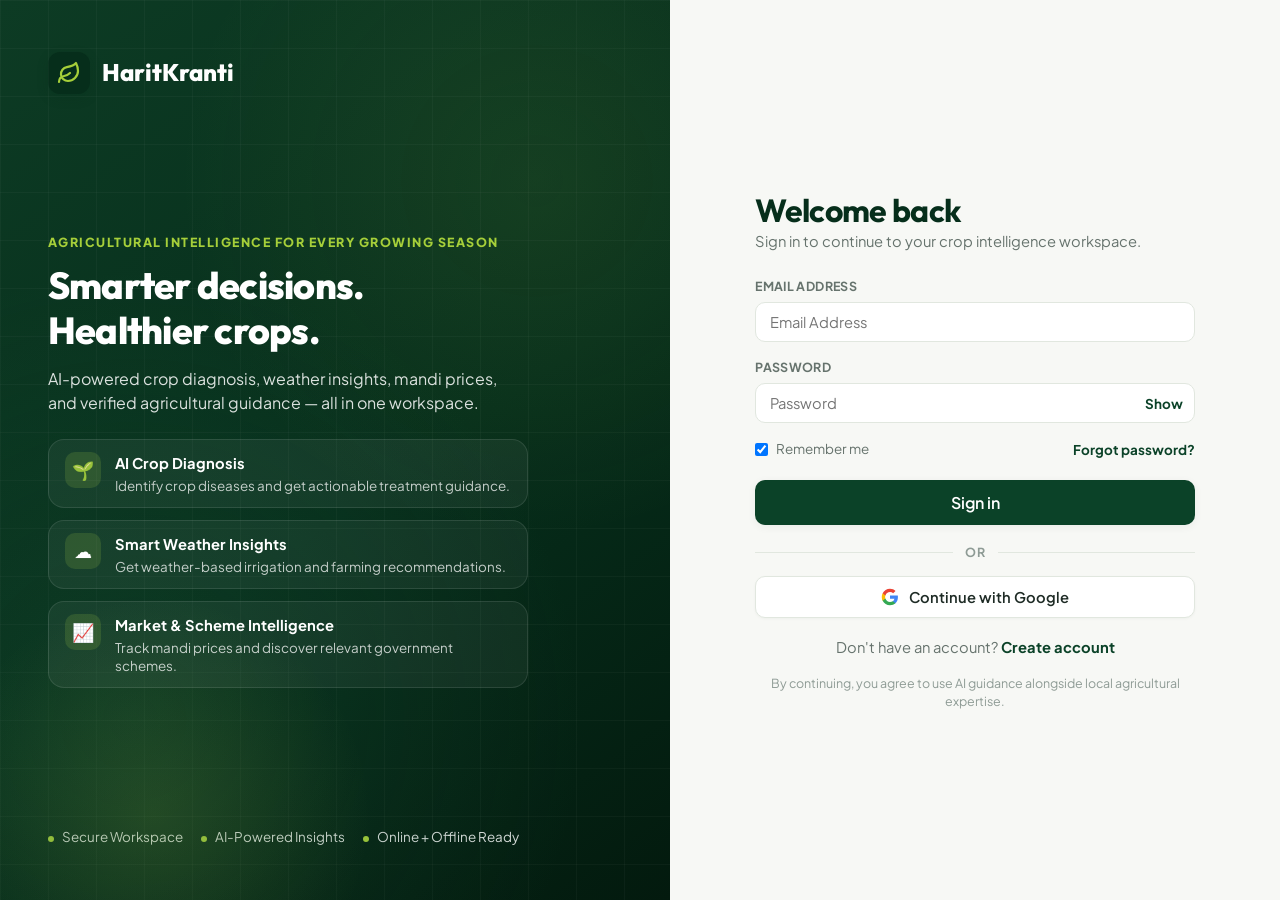
==== commit e70d95d9: "fits for mobile screen" ====
--- a/frontend/index.html
+++ b/frontend/index.html
@@ -430,9 +430,9 @@
             <div class="hero-left-col">
               <div class="hero-eyebrow-badge">
                 <span class="badge-sparkle">⚡</span>
-                <span class="badge-text">AI-POWERED CROP INTELLIGENCE</span>
-              </div>
-              <h1 class="hero-main-title">Know what's<br>happening to your<br>crops.</h1>
+                <span class="badge-text">AI-powered crop intelligence</span>
+              </div>
+              <h1 class="hero-main-title">Know what's <br>happening to your <br>crops.</h1>
               <p class="hero-description">
                 Instantly identify plant diseases, nutrient deficiencies, and pests with unparalleled accuracy. Our AI bridges traditional farming with cutting-edge data science.
               </p>
@@ -499,11 +499,13 @@
           <section id="dashboard-scan-section" class="dashboard-scan-card" aria-label="Crop Scan and Diagnosis Section">
             <div class="scan-card-header">
               <div class="header-text-block">
-                <h2 class="scan-section-title">Scan Your Crop</h2>
+                <div class="scan-title-row" style="display: flex; align-items: center; gap: 10px; flex-wrap: wrap;">
+                  <h2 class="scan-section-title" style="margin: 0;">Scan Your Crop</h2>
+                  <span id="scan-mode-label" class="badge badge-category status-indicator-badge">Using online AI</span>
+                </div>
                 <p class="scan-section-sub">Upload a clear photo of the affected leaf for instant AI diagnosis.</p>
               </div>
-              <div style="display: flex; align-items: center; gap: 8px;">
-                <span id="scan-mode-label" class="badge badge-category">Using online AI</span>
+              <div class="scan-header-actions" style="display: flex; align-items: center; gap: 8px;">
                 <button type="button" class="icon-btn-subtle" data-target="view-history" aria-label="Scan history" title="View scan history">
                   <svg viewBox="0 0 24 24" width="20" height="20" stroke="currentColor" fill="none" stroke-width="2" stroke-linecap="round" stroke-linejoin="round">
                     <circle cx="12" cy="12" r="10"/>
@@ -527,6 +529,7 @@
                   <span class="dropzone-desc">Supports JPG, PNG up to 10MB</span>
                   <div class="dropzone-button-group">
                     <button type="button" id="btn-trigger-gallery" class="btn-dropzone-action btn-browse">
+                      <svg viewBox="0 0 24 24" width="16" height="16" stroke="currentColor" fill="none" stroke-width="2" stroke-linecap="round" stroke-linejoin="round"><path d="M22 19a2 2 0 0 1-2 2H4a2 2 0 0 1-2-2V5a2 2 0 0 1 2-2h5l2 3h9a2 2 0 0 1 2 2z"/></svg>
                       <span>Browse Files</span>
                     </button>
                     <button type="button" id="btn-trigger-camera" class="btn-dropzone-action btn-camera">
@@ -631,7 +634,7 @@
 
             <!-- Card 3: Market Prices -->
             <article class="dash-feature-card" data-target="view-market">
-              <div class="card-icon-wrapper bg-lime-soft">
+              <div class="card-icon-wrapper bg-amber-soft">
                 <svg viewBox="0 0 24 24" stroke="currentColor" fill="none" stroke-width="2" stroke-linecap="round" stroke-linejoin="round">
                   <polyline points="22 7 13.5 15.5 8.5 10.5 2 17"/>
                   <polyline points="16 7 22 7 22 13"/>
@@ -1697,7 +1700,7 @@
 
           <!-- Section 2: Product -->
           <div class="footer-col">
-            <h4>Product</h4>
+            <h3>Product</h3>
             <ul>
               <li><button type="button" data-target="view-home">Scan crop</button></li>
               <li><button type="button" data-target="view-weather">Weather</button></li>
@@ -1709,7 +1712,7 @@
 
           <!-- Section 3: Resources -->
           <div class="footer-col">
-            <h4>Resources</h4>
+            <h3>Resources</h3>
             <ul>
               <li><button type="button" data-target="view-crop-guide">Blog</button></li>
               <li><button type="button" data-target="view-crop-guide">Crop guide</button></li>
@@ -1720,7 +1723,7 @@
 
           <!-- Section 4: Support -->
           <div class="footer-col">
-            <h4>Support</h4>
+            <h3>Support</h3>
             <ul>
               <li><button type="button" data-target="view-contact">Contact us</button></li>
               <li><button type="button" data-target="view-feedback">Feedback</button></li>
@@ -1731,7 +1734,7 @@
 
           <!-- Section 5: Legal -->
           <div class="footer-col">
-            <h4>Legal</h4>
+            <h3>Legal</h3>
             <ul>
               <li><button type="button" data-target="view-privacy">Privacy policy</button></li>
               <li><button type="button" data-target="view-terms">Terms of service</button></li>
@@ -1742,7 +1745,7 @@
 
           <!-- Section 6: Connect with us -->
           <div class="footer-col">
-            <h4>Connect with us</h4>
+            <h3>Connect with us</h3>
             <div class="social-icons-row">
               <!-- WhatsApp -->
               <a href="https://wa.me/918668394932" target="_blank" rel="noopener noreferrer" class="social-link footer-social-link social-icon-btn social-icon-button" aria-label="WhatsApp">
--- a/frontend/css/style.css
+++ b/frontend/css/style.css
@@ -42,6 +42,18 @@
   --sidebar-width: 276px;
   --header-height: 78px;
   --content-max-width: 1240px;
+
+  /* Typography Scale */
+  --fs-2xs: 0.72rem;
+  --fs-xs: 0.78rem;
+  --fs-sm: 0.84rem;
+  --fs-base: 0.92rem;
+  --fs-md: 1rem;
+  --fs-lg: 1.15rem;
+  --fs-xl: 1.35rem;
+  --fs-2xl: 1.65rem;
+  --fs-3xl: 2rem;
+  --fs-4xl: 2.85rem;
 
   /* Border Radii */
   --radius-xs: 6px;
@@ -80,6 +92,9 @@
   font-size: 16px;
   scroll-behavior: smooth;
   height: 100%;
+  width: 100%;
+  max-width: 100%;
+  overflow-x: hidden;
 }
 
 body {
@@ -88,6 +103,10 @@
   color: var(--text-primary);
   line-height: 1.55;
   min-height: 100%;
+  width: 100%;
+  max-width: 100%;
+  overflow-x: hidden;
+  position: relative;
   -webkit-font-smoothing: antialiased;
   -moz-osx-font-smoothing: grayscale;
 }
@@ -147,7 +166,7 @@
 
 .page-eyebrow {
   display: inline-block;
-  font-size: 0.74rem;
+  font-size: var(--fs-xs);
   font-weight: 800;
   text-transform: uppercase;
   letter-spacing: 0.08em;
@@ -165,7 +184,7 @@
   justify-content: center;
   gap: 8px;
   font-weight: 600;
-  font-size: 0.92rem;
+  font-size: var(--fs-base);
   padding: 10px 20px;
   border-radius: var(--radius-sm);
   transition: all var(--transition-fast);
@@ -242,7 +261,7 @@
 
 .btn-compact {
   padding: 6px 14px;
-  font-size: 0.84rem;
+  font-size: var(--fs-sm);
   border-radius: var(--radius-sm);
 }
 
@@ -290,7 +309,7 @@
   border: 1.5px solid var(--border);
   border-radius: var(--radius-sm);
   padding: 10px 14px;
-  font-size: 0.92rem;
+  font-size: var(--fs-base);
   color: var(--text-primary);
   outline: none;
   transition: all var(--transition-fast);
@@ -324,7 +343,7 @@
 
 .form-label {
   display: block;
-  font-size: 0.78rem;
+  font-size: var(--fs-xs);
   font-weight: 700;
   text-transform: uppercase;
   color: var(--text-secondary);
@@ -339,7 +358,7 @@
   gap: 7px;
   padding: 6px 14px;
   border-radius: var(--radius-full);
-  font-size: 0.82rem;
+  font-size: var(--fs-sm);
   font-weight: 700;
   background: var(--lime-soft);
   color: var(--forest-900);
@@ -371,7 +390,7 @@
   display: inline-block;
   padding: 3px 9px;
   border-radius: var(--radius-full);
-  font-size: 0.72rem;
+  font-size: var(--fs-2xs);
   font-weight: 700;
   text-transform: uppercase;
   letter-spacing: 0.04em;
@@ -393,6 +412,35 @@
   background: var(--lime-soft);
   color: var(--forest-900);
   border: 1px solid var(--border);
+}
+
+.status-indicator-badge,
+#scan-mode-label {
+  display: inline-flex;
+  align-items: center;
+  gap: 6px;
+  background: var(--lime-soft);
+  color: var(--forest-900);
+  border: 1px solid transparent;
+  padding: 4px 10px;
+  font-size: var(--fs-2xs);
+  font-weight: 700;
+  text-transform: uppercase;
+  letter-spacing: 0.04em;
+  border-radius: var(--radius-full);
+  pointer-events: none;
+  user-select: none;
+}
+
+.status-indicator-badge::before,
+#scan-mode-label::before {
+  content: '';
+  display: inline-block;
+  width: 6px;
+  height: 6px;
+  border-radius: 50%;
+  background-color: var(--success-green);
+  flex-shrink: 0;
 }
 
 .badge-region {
@@ -501,7 +549,7 @@
 }
 
 .auth-overline {
-  font-size: 0.78rem;
+  font-size: var(--fs-xs);
   font-weight: 800;
   text-transform: uppercase;
   letter-spacing: 0.12em;
@@ -520,7 +568,7 @@
 
 .auth-visual-copy p {
   color: rgba(255, 255, 255, 0.85);
-  font-size: 0.96rem;
+  font-size: var(--fs-md);
   line-height: 1.5;
 }
 
@@ -562,14 +610,14 @@
 
 .auth-feature-text strong {
   display: block;
-  font-size: 0.92rem;
+  font-size: var(--fs-base);
   color: #FFFFFF;
   font-weight: 700;
   margin-bottom: 2px;
 }
 
 .auth-feature-text p {
-  font-size: 0.82rem;
+  font-size: var(--fs-sm);
   color: rgba(255, 255, 255, 0.75);
   line-height: 1.35;
   margin: 0;
@@ -579,7 +627,7 @@
   display: flex;
   flex-wrap: wrap;
   gap: 18px;
-  font-size: 0.84rem;
+  font-size: var(--fs-sm);
   color: rgba(255, 255, 255, 0.85);
 }
 
@@ -619,12 +667,12 @@
 }
 
 .auth-heading h2 {
-  font-size: 2rem;
+  font-size: var(--fs-3xl);
   color: var(--forest-900);
 }
 
 .auth-heading p {
-  font-size: 0.92rem;
+  font-size: var(--fs-base);
   color: var(--text-secondary);
 }
 
@@ -642,7 +690,7 @@
   padding: 8px;
   border-radius: var(--radius-xs);
   font-weight: 700;
-  font-size: 0.88rem;
+  font-size: var(--fs-base);
   color: var(--text-secondary);
   transition: all var(--transition-fast);
 }
@@ -659,7 +707,7 @@
   border: 1px solid rgba(217, 72, 65, 0.2);
   border-radius: var(--radius-sm);
   padding: 12px 16px;
-  font-size: 0.88rem;
+  font-size: var(--fs-base);
   font-weight: 600;
   margin-bottom: 18px;
 }
@@ -677,7 +725,7 @@
   right: 12px;
   top: 50%;
   transform: translateY(-50%);
-  font-size: 0.82rem;
+  font-size: var(--fs-sm);
   font-weight: 700;
   color: var(--forest-800);
 }
@@ -687,7 +735,7 @@
   justify-content: space-between;
   align-items: center;
   margin-bottom: 20px;
-  font-size: 0.84rem;
+  font-size: var(--fs-sm);
 }
 
 .check-label {
@@ -713,7 +761,7 @@
 .auth-submit {
   width: 100%;
   padding: 12px;
-  font-size: 0.98rem;
+  font-size: var(--fs-md);
   margin-bottom: 4px;
 }
 
@@ -734,7 +782,7 @@
 
 .auth-divider span {
   padding: 0 12px;
-  font-size: 0.76rem;
+  font-size: var(--fs-xs);
   font-weight: 700;
   letter-spacing: 0.08em;
   text-transform: uppercase;
@@ -748,7 +796,7 @@
   gap: 10px;
   width: 100%;
   padding: 11px 16px;
-  font-size: 0.94rem;
+  font-size: var(--fs-base);
   font-weight: 600;
   font-family: inherit;
   background-color: var(--surface);
@@ -787,7 +835,7 @@
 
 .auth-switch-copy {
   text-align: center;
-  font-size: 0.9rem;
+  font-size: var(--fs-base);
   color: var(--text-secondary);
   margin-bottom: 16px;
 }
@@ -824,7 +872,7 @@
 .auth-legal-note,
 .auth-legal {
   text-align: center;
-  font-size: 0.78rem;
+  font-size: var(--fs-xs);
   color: var(--text-muted);
   line-height: 1.4;
 }
@@ -947,7 +995,7 @@
 }
 
 .brand-lockup small {
-  font-size: 0.72rem;
+  font-size: var(--fs-2xs);
   font-weight: 600;
   color: var(--text-secondary);
   letter-spacing: 0.01em;
@@ -966,9 +1014,9 @@
   align-items: center;
   gap: 14px;
   padding: 0 16px;
-  border-radius: 12px;
+  border-radius: var(--radius-sm);
   font-weight: 600;
-  font-size: 0.94rem;
+  font-size: var(--fs-base);
   color: var(--text-secondary);
   transition: all var(--transition-fast);
   text-align: left;
@@ -1070,9 +1118,9 @@
 }
 
 .header-brand-name {
-  font-size: 1.32rem;
+  font-size: var(--fs-xl);
   font-weight: 800;
-  color: #062817;
+  color: var(--forest-900);
   font-family: 'Outfit', sans-serif;
   letter-spacing: -0.3px;
 }
@@ -1088,11 +1136,11 @@
   background: transparent;
   border: none;
   padding: 8px 12px;
-  font-size: 0.9rem;
+  font-size: var(--fs-base);
   font-weight: 500;
-  color: #475569;
+  color: var(--text-secondary);
   cursor: pointer;
-  border-radius: 8px;
+  border-radius: var(--radius-sm);
   transition: all var(--transition-fast);
   position: relative;
   font-family: inherit;
@@ -1100,12 +1148,12 @@
 }
 
 .header-nav-link:hover {
-  color: #062817;
+  color: var(--forest-900);
   background-color: rgba(6, 40, 23, 0.05);
 }
 
 .header-nav-link.active {
-  color: #062817;
+  color: var(--forest-900);
   font-weight: 700;
 }
 
@@ -1124,7 +1172,7 @@
   display: none;
   width: 38px;
   height: 38px;
-  border-radius: 10px;
+  border-radius: var(--radius-sm);
   border: 1px solid var(--border);
   background: var(--surface);
   align-items: center;
@@ -1153,7 +1201,7 @@
 }
 
 .header-greeting-sub {
-  font-size: 0.84rem;
+  font-size: var(--fs-sm);
   color: var(--text-secondary);
   margin-top: 1px;
 }
@@ -1175,9 +1223,11 @@
   color: var(--text-primary);
   border: 1.5px solid var(--border);
   padding: 7px 14px;
+  min-height: 40px;
+  box-sizing: border-box;
   border-radius: var(--radius-full);
   font-weight: 700;
-  font-size: 0.84rem;
+  font-size: var(--fs-sm);
   display: inline-flex;
   align-items: center;
   gap: 8px;
@@ -1223,7 +1273,7 @@
   justify-content: space-between;
   padding: 9px 14px;
   border-radius: var(--radius-xs);
-  font-size: 0.88rem;
+  font-size: var(--fs-base);
   font-weight: 600;
   color: var(--text-primary);
   transition: background-color var(--transition-fast);
@@ -1241,7 +1291,7 @@
 }
 
 .lang-dropdown-item .lang-check {
-  font-size: 0.85rem;
+  font-size: var(--fs-sm);
   opacity: 0;
 }
 
@@ -1270,7 +1320,7 @@
 }
 
 .notif-header h4 {
-  font-size: 0.95rem;
+  font-size: var(--fs-base);
   color: var(--forest-900);
 }
 
@@ -1287,14 +1337,14 @@
   padding: 10px 12px;
   border-radius: var(--radius-xs);
   background: var(--surface-soft);
-  font-size: 0.82rem;
+  font-size: var(--fs-sm);
   color: var(--text-secondary);
 }
 
 .notif-item strong {
   display: block;
   color: var(--forest-900);
-  font-size: 0.86rem;
+  font-size: var(--fs-sm);
   margin-bottom: 2px;
 }
 
@@ -1305,7 +1355,7 @@
   background: var(--forest-900);
   color: #FFFFFF;
   font-weight: 700;
-  font-size: 1rem;
+  font-size: var(--fs-md);
   display: flex;
   align-items: center;
   justify-content: center;
@@ -1323,7 +1373,7 @@
   color: #856404;
   border-bottom: 1px solid #FFEBAA;
   padding: 10px 24px;
-  font-size: 0.88rem;
+  font-size: var(--fs-base);
   font-weight: 600;
   display: flex;
   align-items: center;
@@ -1377,7 +1427,7 @@
 }
 
 .page-subtitle {
-  font-size: 0.94rem;
+  font-size: var(--fs-base);
   color: var(--text-secondary);
   margin-top: 4px;
 }
@@ -1410,10 +1460,10 @@
   align-items: center;
   gap: 6px;
   padding: 5px 14px;
-  border-radius: 20px;
+  border-radius: var(--radius-lg);
   background: #E8F5E9;
   color: #1B5E20;
-  font-size: 0.76rem;
+  font-size: var(--fs-xs);
   font-weight: 700;
   letter-spacing: 0.06em;
   border: 1px solid #C8E6C9;
@@ -1421,23 +1471,23 @@
 }
 
 .badge-sparkle {
-  font-size: 0.85rem;
+  font-size: var(--fs-sm);
 }
 
 .hero-main-title {
-  font-size: 2.85rem;
+  font-size: var(--fs-4xl);
   font-weight: 800;
   line-height: 1.12;
-  color: #082816;
+  color: var(--forest-900);
   letter-spacing: -0.025em;
   margin-bottom: 18px;
   font-family: 'Outfit', sans-serif;
 }
 
 .hero-description {
-  font-size: 1.02rem;
+  font-size: var(--fs-md);
   line-height: 1.6;
-  color: #475569;
+  color: var(--text-secondary);
   max-width: 520px;
   margin-bottom: 26px;
 }
@@ -1451,12 +1501,13 @@
 }
 
 .btn-hero-primary {
-  background-color: #062817;
+  background-color: var(--forest-900);
   color: #FFFFFF;
   font-weight: 600;
-  font-size: 0.95rem;
-  padding: 13px 24px;
-  border-radius: 10px;
+  font-size: var(--fs-base);
+  padding: 12px 24px;
+  min-height: 48px;
+  border-radius: var(--radius-sm);
   border: none;
   cursor: pointer;
   box-shadow: 0 4px 14px rgba(6, 40, 23, 0.25);
@@ -1474,12 +1525,13 @@
 
 .btn-hero-secondary {
   background-color: #FFFFFF;
-  color: #082816;
-  border: 1.5px solid #CBD5E1;
+  color: var(--forest-900);
+  border: 1.5px solid var(--border);
   font-weight: 600;
-  font-size: 0.95rem;
-  padding: 12px 22px;
-  border-radius: 10px;
+  font-size: var(--fs-base);
+  padding: 12px 24px;
+  min-height: 48px;
+  border-radius: var(--radius-sm);
   cursor: pointer;
   transition: all var(--transition-fast);
 }
@@ -1493,9 +1545,9 @@
   display: flex;
   align-items: center;
   gap: 12px;
-  font-size: 0.84rem;
+  font-size: var(--fs-sm);
   font-weight: 600;
-  color: #475569;
+  color: var(--text-secondary);
 }
 
 .ticker-item {
@@ -1505,7 +1557,7 @@
 }
 
 .ticker-divider {
-  color: #CBD5E1;
+  color: var(--border);
 }
 
 /* AI Agriculture Radar Visual Card */
@@ -1578,14 +1630,14 @@
 
 .chip-copy strong {
   display: block;
-  font-size: 0.72rem;
+  font-size: var(--fs-2xs);
   font-weight: 800;
   letter-spacing: 0.06em;
   color: #A6CF3A;
 }
 
 .chip-copy small {
-  font-size: 0.72rem;
+  font-size: var(--fs-2xs);
   color: rgba(255, 255, 255, 0.85);
   display: block;
   line-height: 1.2;
@@ -1595,7 +1647,7 @@
 .dashboard-scan-card {
   background: #FFFFFF;
   border: 1px solid #E2E8F0;
-  border-radius: 20px;
+  border-radius: var(--radius-lg);
   padding: 30px 34px;
   box-shadow: 0 4px 20px rgba(0, 0, 0, 0.03);
   margin-bottom: 32px;
@@ -1609,25 +1661,25 @@
 }
 
 .scan-section-title {
-  font-size: 1.55rem;
+  font-size: var(--fs-2xl);
   font-weight: 700;
-  color: #0F172A;
+  color: var(--text-primary);
   font-family: 'Outfit', sans-serif;
 }
 
 .scan-section-sub {
-  font-size: 0.9rem;
-  color: #64748B;
+  font-size: var(--fs-base);
+  color: var(--text-secondary);
   margin-top: 4px;
 }
 
 .icon-btn-subtle {
   background: transparent;
-  border: 1px solid #E2E8F0;
-  border-radius: 10px;
+  border: 1px solid var(--border);
+  border-radius: var(--radius-sm);
   padding: 8px;
   cursor: pointer;
-  color: #64748B;
+  color: var(--text-secondary);
   display: flex;
   align-items: center;
   justify-content: center;
@@ -1635,9 +1687,9 @@
 }
 
 .icon-btn-subtle:hover {
-  background-color: #F8FAFC;
-  border-color: #CBD5E1;
-  color: #0F172A;
+  background-color: var(--surface-soft);
+  border-color: var(--border-focus);
+  color: var(--text-primary);
 }
 
 .scan-card-body {
@@ -1676,16 +1728,16 @@
 
 .dropzone-title {
   display: block;
-  font-size: 1.05rem;
+  font-size: var(--fs-md);
   font-weight: 700;
-  color: #0F172A;
+  color: var(--text-primary);
   margin-bottom: 4px;
 }
 
 .dropzone-desc {
   display: block;
-  font-size: 0.82rem;
-  color: #64748B;
+  font-size: var(--fs-sm);
+  color: var(--text-secondary);
   margin-bottom: 18px;
 }
 
@@ -1698,8 +1750,8 @@
 
 .btn-dropzone-action {
   padding: 9px 18px;
-  border-radius: 8px;
-  font-size: 0.88rem;
+  border-radius: var(--radius-sm);
+  font-size: var(--fs-base);
   font-weight: 600;
   cursor: pointer;
   transition: all var(--transition-fast);
@@ -1721,7 +1773,7 @@
 .btn-camera {
   background: #FFFFFF;
   color: #062817;
-  border: 1.5px solid #CBD5E1;
+  border: 1.5px solid var(--border);
 }
 
 .btn-camera:hover {
@@ -1748,14 +1800,14 @@
   height: 30px;
   border-radius: 50%;
   background: #F1F5F9;
-  color: #475569;
+  color: var(--text-secondary);
   font-weight: 700;
-  font-size: 0.88rem;
+  font-size: var(--fs-base);
   display: flex;
   align-items: center;
   justify-content: center;
   flex-shrink: 0;
-  border: 1px solid #E2E8F0;
+  border: 1px solid var(--border);
 }
 
 .workflow-step-item:first-child .step-badge {
@@ -1766,15 +1818,15 @@
 
 .step-title {
   display: block;
-  font-size: 0.98rem;
+  font-size: var(--fs-md);
   font-weight: 700;
-  color: #0F172A;
+  color: var(--text-primary);
   margin-bottom: 3px;
 }
 
 .step-text {
-  font-size: 0.84rem;
-  color: #64748B;
+  font-size: var(--fs-sm);
+  color: var(--text-secondary);
   line-height: 1.4;
 }
 
@@ -1789,7 +1841,7 @@
 .dash-feature-card {
   background: #FFFFFF;
   border: 1px solid #E2E8F0;
-  border-radius: 18px;
+  border-radius: var(--radius-lg);
   padding: 22px 20px;
   display: flex;
   flex-direction: column;
@@ -1834,31 +1886,36 @@
   color: #65A30D;
 }
 
+.bg-amber-soft {
+  background: #FEF3C7;
+  color: var(--accent-amber);
+}
+
 .bg-neutral-soft {
   background: #F1F5F9;
   color: #475569;
 }
 
 .dash-feature-card .card-title {
-  font-size: 1.08rem;
+  font-size: var(--fs-lg);
   font-weight: 700;
-  color: #0F172A;
+  color: var(--text-primary);
   margin-bottom: 6px;
   font-family: 'Outfit', sans-serif;
 }
 
 .dash-feature-card .card-desc {
-  font-size: 0.83rem;
-  color: #64748B;
+  font-size: var(--fs-sm);
+  color: var(--text-secondary);
   line-height: 1.45;
   flex-grow: 1;
   margin-bottom: 16px;
 }
 
 .card-action-link {
-  font-size: 0.84rem;
+  font-size: var(--fs-sm);
   font-weight: 700;
-  color: #15803D;
+  color: var(--success-green);
   display: inline-flex;
   align-items: center;
   gap: 4px;
@@ -1879,7 +1936,7 @@
 
 .intel-card-dark {
   background: #062817;
-  border-radius: 20px;
+  border-radius: var(--radius-lg);
   padding: 30px 26px;
   color: #FFFFFF;
   display: flex;
@@ -1908,8 +1965,8 @@
 .intel-stat-block {
   background: rgba(255, 255, 255, 0.05);
   border: 1px solid rgba(255, 255, 255, 0.08);
-  border-radius: 12px;
-  padding: 14px 16px;
+  border-radius: var(--radius-sm);
+  padding: 16px 16px 20px;
 }
 
 .intel-stat-num {
@@ -1937,9 +1994,9 @@
 .crop-tag {
   background: rgba(255, 255, 255, 0.08);
   border: 1px solid rgba(255, 255, 255, 0.12);
-  border-radius: 16px;
+  border-radius: var(--radius-md);
   padding: 4px 10px;
-  font-size: 0.76rem;
+  font-size: var(--fs-xs);
   font-weight: 500;
   color: #E2E8F0;
 }
@@ -1947,13 +2004,14 @@
 .crop-tag.tag-more {
   color: #A6CF3A;
   font-weight: 600;
+  margin-left: 2px;
 }
 
 /* Recent Scans Card */
 .recent-scans-card {
   background: #FFFFFF;
   border: 1px solid #E2E8F0;
-  border-radius: 20px;
+  border-radius: var(--radius-lg);
   padding: 28px 30px;
   box-shadow: 0 4px 20px rgba(0, 0, 0, 0.03);
 }
@@ -1966,24 +2024,26 @@
 }
 
 .scans-title {
-  font-size: 1.38rem;
+  font-size: var(--fs-xl);
   font-weight: 700;
-  color: #0F172A;
+  color: var(--text-primary);
   font-family: 'Outfit', sans-serif;
 }
 
 .btn-link-subtle {
   background: transparent;
   border: none;
-  color: #64748B;
-  font-size: 0.86rem;
-  font-weight: 600;
+  color: var(--forest-800);
+  font-size: var(--fs-sm);
+  font-weight: 700;
   cursor: pointer;
+  text-decoration: underline;
+  text-underline-offset: 3px;
   transition: color var(--transition-fast);
 }
 
 .btn-link-subtle:hover {
-  color: #15803D;
+  color: var(--forest-900);
 }
 
 .recent-scans-list {
@@ -1997,7 +2057,7 @@
   align-items: center;
   gap: 16px;
   padding: 12px 16px;
-  border-radius: 12px;
+  border-radius: var(--radius-sm);
   background: #F8FAFC;
   border: 1px solid #EDF2F7;
   cursor: pointer;
@@ -2013,7 +2073,7 @@
 .scan-item-thumb {
   width: 44px;
   height: 44px;
-  border-radius: 10px;
+  border-radius: var(--radius-sm);
   background: #DCFCE7;
   display: flex;
   align-items: center;
@@ -2031,21 +2091,21 @@
   display: flex;
   align-items: center;
   gap: 8px;
-  margin-bottom: 2px;
+  margin-bottom: 6px;
   flex-wrap: wrap;
 }
 
 .crop-name {
-  font-size: 0.96rem;
+  font-size: var(--fs-md);
   font-weight: 700;
-  color: #0F172A;
+  color: var(--text-primary);
 }
 
 .scan-risk-pill {
   font-size: 0.68rem;
   font-weight: 700;
   padding: 2px 7px;
-  border-radius: 6px;
+  border-radius: var(--radius-xs);
   letter-spacing: 0.04em;
 }
 
@@ -2066,8 +2126,8 @@
 
 .scan-condition {
   display: block;
-  font-size: 0.82rem;
-  color: #64748B;
+  font-size: var(--fs-sm);
+  color: var(--text-secondary);
   white-space: nowrap;
   overflow: hidden;
   text-overflow: ellipsis;
@@ -2080,16 +2140,17 @@
 
 .scan-item-score strong {
   display: block;
-  font-size: 1.15rem;
+  font-size: var(--fs-lg);
   font-weight: 800;
-  color: #0F172A;
+  color: var(--text-primary);
   font-family: 'Outfit', sans-serif;
 }
 
 .scan-item-score small {
-  font-size: 0.72rem;
-  color: #94A3B8;
+  font-size: var(--fs-xs);
+  color: var(--text-secondary);
   display: block;
+  font-weight: 600;
 }
 
 .feature-row:hover .feature-row-icon svg {
@@ -2103,7 +2164,7 @@
 
 .feature-row-content strong {
   display: block;
-  font-size: 1.18rem;
+  font-size: var(--fs-lg);
   font-weight: 700;
   color: var(--text-primary);
   font-family: 'Outfit', sans-serif;
@@ -2112,7 +2173,7 @@
 }
 
 .feature-row-content p {
-  font-size: 0.92rem;
+  font-size: var(--fs-base);
   color: var(--text-secondary);
   line-height: 1.4;
   white-space: normal;
@@ -2209,19 +2270,19 @@
 }
 
 .upload-zone strong {
-  font-size: 1.15rem;
+  font-size: var(--fs-lg);
   color: var(--forest-900);
   margin-bottom: 4px;
 }
 
 .upload-zone span {
-  font-size: 0.88rem;
+  font-size: var(--fs-base);
   color: var(--text-secondary);
   margin-bottom: 6px;
 }
 
 .upload-zone small {
-  font-size: 0.8rem;
+  font-size: var(--fs-sm);
   color: var(--text-muted);
 }
 
@@ -2290,12 +2351,12 @@
 
 .preview-actions strong {
   display: block;
-  font-size: 1rem;
+  font-size: var(--fs-md);
   color: var(--forest-900);
 }
 
 .preview-actions span {
-  font-size: 0.85rem;
+  font-size: var(--fs-sm);
   color: var(--text-secondary);
 }
 
@@ -2316,12 +2377,12 @@
 
 .analysis-panel strong {
   display: block;
-  font-size: 1.05rem;
+  font-size: var(--fs-lg);
   color: var(--forest-900);
 }
 
 .analysis-panel p {
-  font-size: 0.88rem;
+  font-size: var(--fs-base);
   color: var(--text-secondary);
 }
 
@@ -2333,7 +2394,7 @@
 }
 
 .scan-guidance h3 {
-  font-size: 1.2rem;
+  font-size: var(--fs-lg);
   color: var(--forest-900);
   margin-bottom: 16px;
 }
@@ -2347,7 +2408,7 @@
 }
 
 .scan-guidance li {
-  font-size: 0.9rem;
+  font-size: var(--fs-base);
   color: var(--text-secondary);
   padding-left: 24px;
   position: relative;
@@ -2365,7 +2426,7 @@
   display: flex;
   align-items: center;
   gap: 8px;
-  font-size: 0.8rem;
+  font-size: var(--fs-sm);
   color: var(--text-muted);
   border-top: 1px solid var(--border-light);
   padding-top: 16px;
@@ -2400,7 +2461,7 @@
   background: rgba(166, 207, 58, 0.2);
   color: var(--lime);
   border: 1px solid var(--lime);
-  font-size: 0.8rem;
+  font-size: var(--fs-sm);
   font-weight: 800;
   text-transform: uppercase;
   padding: 4px 12px;
@@ -2410,14 +2471,14 @@
 
 .result-disease-name {
   color: #FFFFFF;
-  font-size: 2.1rem;
+  font-size: var(--fs-3xl);
   font-weight: 800;
   margin-bottom: 6px;
 }
 
 #result-overview {
   color: rgba(255, 255, 255, 0.88);
-  font-size: 1rem;
+  font-size: var(--fs-md);
   max-width: 580px;
 }
 
@@ -2433,7 +2494,7 @@
 
 .confidence-block span {
   display: block;
-  font-size: 0.78rem;
+  font-size: var(--fs-xs);
   font-weight: 700;
   text-transform: uppercase;
   color: rgba(255, 255, 255, 0.75);
@@ -2441,7 +2502,7 @@
 
 .confidence-block strong {
   display: block;
-  font-size: 2.2rem;
+  font-size: var(--fs-3xl);
   font-family: 'Outfit', sans-serif;
   font-weight: 800;
   color: var(--lime);
@@ -2480,14 +2541,14 @@
   background: var(--lime-soft);
   color: var(--forest-900);
   font-weight: 800;
-  font-size: 0.85rem;
+  font-size: var(--fs-sm);
   display: flex;
   align-items: center;
   justify-content: center;
 }
 
 .insight-heading h3 {
-  font-size: 1.2rem;
+  font-size: var(--fs-lg);
   color: var(--forest-900);
 }
 
@@ -2513,7 +2574,7 @@
 
 .result-meta-panel div span {
   display: block;
-  font-size: 0.76rem;
+  font-size: var(--fs-xs);
   font-weight: 700;
   text-transform: uppercase;
   color: var(--text-muted);
@@ -2521,7 +2582,7 @@
 
 .result-meta-panel div strong {
   display: block;
-  font-size: 1.15rem;
+  font-size: var(--fs-lg);
   font-weight: 700;
   color: var(--forest-900);
 }
@@ -2535,7 +2596,7 @@
 }
 
 .result-mini-block h3 {
-  font-size: 1.05rem;
+  font-size: var(--fs-md);
   color: var(--forest-900);
   margin-bottom: 10px;
 }
@@ -2545,7 +2606,7 @@
   border: 1px solid var(--border);
   border-radius: var(--radius-sm);
   padding: 14px 18px;
-  font-size: 0.84rem;
+  font-size: var(--fs-sm);
   color: var(--text-secondary);
   margin-bottom: 20px;
   line-height: 1.45;
@@ -2585,20 +2646,20 @@
 
 .weather-location-label {
   display: block;
-  font-size: 0.74rem;
+  font-size: var(--fs-xs);
   font-weight: 700;
   text-transform: uppercase;
   color: var(--text-muted);
 }
 
 #weather-location-text {
-  font-size: 1.15rem;
+  font-size: var(--fs-lg);
   color: var(--forest-900);
   font-weight: 700;
 }
 
 #weather-last-updated {
-  font-size: 0.78rem;
+  font-size: var(--fs-xs);
   color: var(--text-secondary);
   margin-left: 8px;
 }
@@ -2633,7 +2694,7 @@
   border: 1px solid var(--border);
   border-radius: var(--radius-sm);
   padding: 10px 14px;
-  font-size: 0.9rem;
+  font-size: var(--fs-base);
   font-weight: 600;
   text-align: left;
   transition: all var(--transition-fast);
@@ -2660,13 +2721,13 @@
 
 .weather-status-copy strong {
   display: block;
-  font-size: 1.2rem;
+  font-size: var(--fs-lg);
   color: var(--forest-900);
   margin-bottom: 4px;
 }
 
 .weather-status-copy p {
-  font-size: 0.9rem;
+  font-size: var(--fs-base);
   color: var(--text-secondary);
   margin-bottom: 16px;
 }
@@ -2702,14 +2763,14 @@
 }
 
 .weather-label {
-  font-size: 0.74rem;
+  font-size: var(--fs-xs);
   font-weight: 800;
   letter-spacing: 0.08em;
   color: var(--lime);
 }
 
 #weather-condition-text {
-  font-size: 1.3rem;
+  font-size: var(--fs-xl);
   font-weight: 700;
   margin-top: 2px;
 }
@@ -2734,12 +2795,12 @@
 
 .weather-stats div strong {
   display: block;
-  font-size: 1.1rem;
+  font-size: var(--fs-lg);
   font-weight: 700;
 }
 
 .weather-stats div span {
-  font-size: 0.72rem;
+  font-size: var(--fs-2xs);
   color: rgba(255, 255, 255, 0.75);
 }
 
@@ -2756,13 +2817,13 @@
 }
 
 .weather-advice h2 {
-  font-size: 1.55rem;
+  font-size: var(--fs-2xl);
   color: var(--forest-900);
   margin: 8px 0 10px 0;
 }
 
 .weather-advice p {
-  font-size: 0.94rem;
+  font-size: var(--fs-base);
   color: var(--text-secondary);
   line-height: 1.5;
 }
@@ -2791,7 +2852,7 @@
 }
 
 .weather-section-heading h2 {
-  font-size: 1.3rem;
+  font-size: var(--fs-xl);
   color: var(--forest-900);
   margin-bottom: 18px;
 }
@@ -2815,7 +2876,7 @@
 }
 
 .weather-forecast-date {
-  font-size: 0.78rem;
+  font-size: var(--fs-xs);
   font-weight: 700;
   color: var(--text-secondary);
 }
@@ -2826,7 +2887,7 @@
 }
 
 .weather-forecast-temperatures {
-  font-size: 0.95rem;
+  font-size: var(--fs-base);
   font-weight: 800;
   color: var(--forest-800);
 }
@@ -2854,7 +2915,7 @@
 }
 
 .crop-selector-header strong {
-  font-size: 1.1rem;
+  font-size: var(--fs-lg);
   color: var(--forest-900);
 }
 
@@ -2878,7 +2939,7 @@
   border: none;
   background: transparent;
   outline: none;
-  font-size: 0.88rem;
+  font-size: var(--fs-base);
   width: 160px;
 }
 
@@ -2894,7 +2955,7 @@
   border: 1.5px solid var(--border);
   border-radius: var(--radius-full);
   padding: 7px 16px;
-  font-size: 0.86rem;
+  font-size: var(--fs-sm);
   font-weight: 600;
   color: var(--text-primary);
   cursor: pointer;
@@ -2925,7 +2986,7 @@
 
 .location-group label {
   display: block;
-  font-size: 0.74rem;
+  font-size: var(--fs-xs);
   font-weight: 700;
   text-transform: uppercase;
   color: var(--text-muted);
@@ -2951,7 +3012,7 @@
   background: rgba(166, 207, 58, 0.2);
   color: var(--lime);
   border: 1px solid var(--lime);
-  font-size: 0.75rem;
+  font-size: var(--fs-xs);
   font-weight: 800;
   text-transform: uppercase;
   padding: 3px 10px;
@@ -2960,7 +3021,7 @@
 }
 
 .crop-name-title {
-  font-size: 2.2rem;
+  font-size: var(--fs-3xl);
   color: #FFFFFF;
   font-weight: 800;
   margin-bottom: 4px;
@@ -2970,7 +3031,7 @@
   display: flex;
   align-items: center;
   gap: 8px;
-  font-size: 1rem;
+  font-size: var(--fs-md);
   color: rgba(255, 255, 255, 0.9);
   margin-bottom: 12px;
 }
@@ -2978,7 +3039,7 @@
 .variety-date-row {
   display: flex;
   gap: 12px;
-  font-size: 0.82rem;
+  font-size: var(--fs-sm);
   color: rgba(255, 255, 255, 0.75);
   margin-bottom: 16px;
 }
@@ -2994,7 +3055,7 @@
   color: #FFFFFF;
   padding: 6px 12px;
   border-radius: var(--radius-full);
-  font-size: 0.8rem;
+  font-size: var(--fs-sm);
   font-weight: 600;
   transition: background var(--transition-fast);
 }
@@ -3020,7 +3081,7 @@
 }
 
 .price-caption {
-  font-size: 0.78rem;
+  font-size: var(--fs-xs);
   font-weight: 700;
   text-transform: uppercase;
   color: rgba(255, 255, 255, 0.75);
@@ -3036,7 +3097,7 @@
 }
 
 .price-unit {
-  font-size: 0.76rem;
+  font-size: var(--fs-xs);
   color: rgba(255, 255, 255, 0.7);
 }
 
@@ -3054,12 +3115,12 @@
 
 .price-sub-box span {
   display: block;
-  font-size: 0.7rem;
+  font-size: var(--fs-2xs);
   color: rgba(255, 255, 255, 0.7);
 }
 
 .price-sub-box strong {
-  font-size: 1.1rem;
+  font-size: var(--fs-lg);
   color: #FFFFFF;
 }
 
@@ -3083,12 +3144,12 @@
 }
 
 .section-card-header h3 {
-  font-size: 1.3rem;
+  font-size: var(--fs-xl);
   color: var(--forest-900);
 }
 
 .section-card-header p {
-  font-size: 0.88rem;
+  font-size: var(--fs-base);
   color: var(--text-secondary);
 }
 
@@ -3111,7 +3172,7 @@
 .price-type-btn {
   padding: 5px 12px;
   border-radius: var(--radius-full);
-  font-size: 0.8rem;
+  font-size: var(--fs-sm);
   font-weight: 700;
   color: var(--text-secondary);
   transition: all var(--transition-fast);
@@ -3139,7 +3200,7 @@
 
 .metric-card span {
   display: block;
-  font-size: 0.74rem;
+  font-size: var(--fs-xs);
   font-weight: 700;
   text-transform: uppercase;
   color: var(--text-muted);
@@ -3148,7 +3209,7 @@
 
 .metric-card strong {
   display: block;
-  font-size: 1.3rem;
+  font-size: var(--fs-xl);
   font-weight: 800;
   color: var(--forest-900);
   font-family: 'Outfit', sans-serif;
@@ -3158,7 +3219,7 @@
   display: inline-block;
   padding: 4px 10px;
   border-radius: var(--radius-full);
-  font-size: 0.8rem;
+  font-size: var(--fs-sm);
   font-weight: 700;
   margin-top: 4px;
 }
@@ -3194,7 +3255,7 @@
   border: 1px solid var(--border);
   border-radius: var(--radius-sm);
   padding: 12px 16px;
-  font-size: 0.86rem;
+  font-size: var(--fs-sm);
   color: var(--forest-900);
 }
 
@@ -3207,14 +3268,14 @@
   width: 100%;
   border-collapse: collapse;
   text-align: left;
-  font-size: 0.9rem;
+  font-size: var(--fs-base);
 }
 
 .market-table th {
   background: var(--bg);
   color: var(--text-secondary);
   font-weight: 700;
-  font-size: 0.78rem;
+  font-size: var(--fs-xs);
   text-transform: uppercase;
   letter-spacing: 0.04em;
   padding: 12px 14px;
@@ -3238,7 +3299,7 @@
 .schemes-count-badge {
   background: var(--lime-soft);
   color: var(--forest-900);
-  font-size: 0.84rem;
+  font-size: var(--fs-sm);
   font-weight: 700;
   padding: 5px 12px;
   border-radius: var(--radius-full);
@@ -3298,7 +3359,7 @@
 .scheme-level-tab {
   padding: 6px 14px;
   border-radius: var(--radius-xs);
-  font-size: 0.84rem;
+  font-size: var(--fs-sm);
   font-weight: 700;
   color: var(--text-secondary);
 }
@@ -3320,7 +3381,7 @@
   border: 1px solid var(--border);
   border-radius: var(--radius-full);
   padding: 6px 14px;
-  font-size: 0.84rem;
+  font-size: var(--fs-sm);
   font-weight: 600;
   color: var(--text-primary);
   white-space: nowrap;
@@ -3340,7 +3401,7 @@
 
 .schemes-grid {
   display: grid;
-  grid-template-columns: repeat(auto-fit, minmax(320px, 1fr));
+  grid-template-columns: repeat(auto-fit, minmax(280px, 1fr));
   gap: 22px;
   margin-bottom: 28px;
 }
@@ -3378,13 +3439,13 @@
 }
 
 .scheme-card h3 {
-  font-size: 1.2rem;
+  font-size: var(--fs-lg);
   color: var(--forest-900);
   margin-bottom: 8px;
 }
 
 .scheme-card p {
-  font-size: 0.88rem;
+  font-size: var(--fs-base);
   color: var(--text-secondary);
   line-height: 1.5;
   margin-bottom: 16px;
@@ -3395,7 +3456,7 @@
   color: #137333;
   padding: 6px 12px;
   border-radius: var(--radius-xs);
-  font-size: 0.84rem;
+  font-size: var(--fs-sm);
   font-weight: 700;
   margin-bottom: 12px;
 }
@@ -3404,7 +3465,7 @@
   display: flex;
   align-items: center;
   gap: 8px;
-  font-size: 0.84rem;
+  font-size: var(--fs-sm);
   color: var(--text-secondary);
   margin-bottom: 16px;
 }
@@ -3423,7 +3484,7 @@
 }
 
 .btn-link-official {
-  font-size: 0.82rem;
+  font-size: var(--fs-sm);
   font-weight: 700;
   color: var(--forest-800);
   margin-left: auto;
@@ -3508,7 +3569,7 @@
 }
 
 .history-title {
-  font-size: 1.1rem;
+  font-size: var(--fs-lg);
   font-weight: 700;
   color: var(--forest-900);
   margin-bottom: 2px;
@@ -3516,12 +3577,12 @@
 }
 
 .history-severity {
-  font-size: 0.86rem;
+  font-size: var(--fs-sm);
   color: var(--text-secondary);
 }
 
 .history-date {
-  font-size: 0.78rem;
+  font-size: var(--fs-xs);
   color: var(--text-muted);
 }
 
@@ -3561,12 +3622,12 @@
 
 .lang-card strong {
   display: block;
-  font-size: 1.15rem;
+  font-size: var(--fs-lg);
   color: var(--forest-900);
 }
 
 .lang-card small {
-  font-size: 0.82rem;
+  font-size: var(--fs-sm);
   color: var(--text-secondary);
 }
 
@@ -3579,7 +3640,7 @@
   display: flex;
   align-items: center;
   justify-content: center;
-  font-size: 0.85rem;
+  font-size: var(--fs-sm);
   opacity: 0;
 }
 
@@ -3627,12 +3688,12 @@
 }
 
 .profile-heading h2 {
-  font-size: 1.4rem;
+  font-size: var(--fs-xl);
   color: var(--forest-900);
 }
 
 .profile-heading p {
-  font-size: 0.88rem;
+  font-size: var(--fs-base);
   color: var(--text-secondary);
 }
 
@@ -3645,12 +3706,12 @@
 }
 
 .settings-row span {
-  font-size: 0.9rem;
+  font-size: var(--fs-base);
   color: var(--text-secondary);
 }
 
 .settings-row strong {
-  font-size: 0.9rem;
+  font-size: var(--fs-base);
   color: var(--forest-900);
 }
 
@@ -3687,7 +3748,7 @@
   display: flex;
   align-items: center;
   gap: 10px;
-  font-size: 0.92rem;
+  font-size: var(--fs-base);
   font-weight: 700;
   color: var(--forest-900);
   transition: all var(--transition-fast);
@@ -3709,7 +3770,7 @@
   border: 1px solid var(--border);
   border-radius: var(--radius-sm);
   padding: 12px 16px;
-  font-size: 0.88rem;
+  font-size: var(--fs-base);
   color: var(--text-secondary);
   margin-bottom: 18px;
 }
@@ -3734,13 +3795,13 @@
 }
 
 .support-page-header h2 {
-  font-size: 1.8rem;
+  font-size: var(--fs-2xl);
   color: var(--forest-900);
   margin-bottom: 6px;
 }
 
 .support-page-header p {
-  font-size: 0.95rem;
+  font-size: var(--fs-base);
   color: var(--text-secondary);
 }
 
@@ -3765,13 +3826,13 @@
   justify-content: space-between;
   align-items: center;
   font-weight: 700;
-  font-size: 1.02rem;
+  font-size: var(--fs-md);
   color: var(--forest-900);
   text-align: left;
 }
 
 .faq-icon {
-  font-size: 1rem;
+  font-size: var(--fs-md);
   color: var(--text-secondary);
   transition: transform var(--transition-fast);
 }
@@ -3783,7 +3844,7 @@
 .faq-answer {
   display: none;
   padding: 0 22px 20px 22px;
-  font-size: 0.92rem;
+  font-size: var(--fs-base);
   color: var(--text-secondary);
   line-height: 1.6;
 }
@@ -3797,12 +3858,12 @@
   flex-direction: column;
   gap: 20px;
   color: var(--text-secondary);
-  font-size: 0.94rem;
+  font-size: var(--fs-base);
   line-height: 1.65;
 }
 
 .legal-content-body h3 {
-  font-size: 1.2rem;
+  font-size: var(--fs-lg);
   color: var(--forest-900);
   margin-top: 6px;
 }
@@ -3831,8 +3892,8 @@
   margin-bottom: 36px;
 }
 
-.footer-col h4 {
-  font-size: 0.96rem;
+.footer-col h3 {
+  font-size: var(--fs-md);
   font-weight: 700;
   color: var(--forest-900);
   margin-bottom: 16px;
@@ -3848,7 +3909,7 @@
 
 .footer-col ul button,
 .footer-col ul a {
-  font-size: 0.88rem;
+  font-size: var(--fs-base);
   color: var(--text-secondary);
   text-align: left;
   transition: color var(--transition-fast);
@@ -3872,7 +3933,7 @@
   align-items: center;
   gap: 10px;
   font-family: 'Outfit', sans-serif;
-  font-size: 1.22rem;
+  font-size: var(--fs-xl);
   font-weight: 800;
   color: var(--forest-900);
 }
@@ -3889,12 +3950,12 @@
 }
 
 .footer-copyright {
-  font-size: 0.82rem;
+  font-size: var(--fs-sm);
   color: var(--text-muted);
 }
 
 .footer-tagline {
-  font-size: 0.86rem;
+  font-size: var(--fs-sm);
   color: var(--text-secondary);
   line-height: 1.45;
 }
@@ -3904,7 +3965,7 @@
   align-items: center;
   gap: 10px;
   margin-bottom: 16px;
-  flex-wrap: nowrap;
+  flex-wrap: wrap;
 }
 
 .social-link,
@@ -3991,7 +4052,7 @@
   display: flex;
   flex-direction: column;
   gap: 10px;
-  font-size: 0.85rem;
+  font-size: var(--fs-sm);
   color: var(--text-secondary);
 }
 
@@ -4092,7 +4153,7 @@
   border-radius: var(--radius-sm);
   padding: 12px 20px;
   box-shadow: var(--shadow-lg);
-  font-size: 0.92rem;
+  font-size: var(--fs-base);
   font-weight: 600;
   color: var(--text-primary);
   display: flex;
@@ -4116,9 +4177,12 @@
 }
 
 /* ==========================================================================
-   Responsive Breakpoints
+   Responsive Design System & Breakpoints
    ========================================================================== */
 
+/* --------------------------------------------------------------------------
+   1. TABLET BREAKPOINT (max-width: 1024px)
+   -------------------------------------------------------------------------- */
 @media (max-width: 1024px) {
   :root {
     --sidebar-width: 240px;
@@ -4126,6 +4190,7 @@
 
   .dashboard-feature-grid {
     grid-template-columns: repeat(2, 1fr);
+    gap: 16px;
   }
 
   .dashboard-hero-section {
@@ -4135,10 +4200,11 @@
 
   .dashboard-intel-section {
     grid-template-columns: 1fr;
+    gap: 20px;
   }
 
   .app-container {
-    padding: 24px 20px 50px 20px;
+    padding: 24px 20px 48px 20px;
   }
 
   .scan-layout,
@@ -4146,10 +4212,12 @@
   .weather-layout,
   .profile-layout {
     grid-template-columns: 1fr;
+    gap: 20px;
   }
 
   .footer-grid {
     grid-template-columns: repeat(3, 1fr);
+    gap: 24px;
   }
 }
 
@@ -4160,444 +4228,930 @@
   display: none !important;
 }
 
+/* --------------------------------------------------------------------------
+   2. MOBILE BREAKPOINT (max-width: 768px)
+   -------------------------------------------------------------------------- */
 @media (max-width: 768px) {
+  /* Off-canvas Navigation Drawer */
   .app-sidebar {
     position: fixed;
     top: 0;
     bottom: 0;
     left: 0;
     height: 100vh;
-    z-index: 100;
+    width: 280px;
+    max-width: 85vw;
+    z-index: 150;
     transform: translateX(-100%);
     box-shadow: var(--shadow-lg);
+    transition: transform var(--transition-normal);
   }
 
   .app-sidebar.open {
     transform: translateX(0);
   }
 
+  .sidebar-backdrop.active {
+    display: block;
+    z-index: 140;
+  }
+
   .app-content-layout {
     flex-direction: column;
-  }
-
+    width: 100%;
+    min-width: 0;
+  }
+
+  .app-container {
+    padding: 18px 14px 44px 14px;
+    width: 100%;
+    max-width: 100%;
+    box-sizing: border-box;
+  }
+
+  /* Header Layout */
   .app-header {
-    padding: 0 16px;
-    height: 64px;
+    height: 60px;
+    padding: 0 12px;
+    width: 100%;
+    max-width: 100%;
+    box-sizing: border-box;
+    position: sticky;
+    top: 0;
+    z-index: 100;
+    overflow: visible !important;
+  }
+
+  .header-inner {
+    width: 100%;
+    max-width: 100%;
+    min-width: 0;
+    padding: 0;
+    display: flex;
+    align-items: center;
+    justify-content: space-between;
+    gap: 8px;
+    box-sizing: border-box;
+    overflow: visible !important;
   }
 
   .header-nav {
-    display: none;
-  }
-
-  .hamburger-btn,
+    display: none !important;
+  }
+
+  .header-left {
+    display: flex;
+    align-items: center;
+    gap: 8px;
+    min-width: 0;
+    flex: 1 1 auto;
+    overflow: hidden;
+  }
+
+  .hamburger-btn {
+    display: flex !important;
+    width: 36px;
+    height: 36px;
+    min-width: 36px;
+    border-radius: var(--radius-sm);
+    align-items: center;
+    justify-content: center;
+    flex-shrink: 0;
+  }
+
   .mobile-auth-brand {
     display: flex;
   }
 
+  .header-brand-link {
+    display: flex;
+    align-items: center;
+    gap: 8px;
+    min-width: 0;
+    overflow: hidden;
+  }
+
+  .brand-logo-icon {
+    width: 34px;
+    height: 34px;
+    min-width: 34px;
+    border-radius: 8px;
+    flex-shrink: 0;
+  }
+
+  .brand-logo-icon svg {
+    width: 20px;
+    height: 20px;
+  }
+
+  .header-brand-name {
+    font-size: 1.18rem;
+    white-space: nowrap;
+    overflow: hidden;
+    text-overflow: ellipsis;
+  }
+
+  .header-right {
+    display: flex;
+    align-items: center;
+    gap: 6px;
+    flex-shrink: 0;
+    min-width: 0;
+    overflow: visible !important;
+    position: relative;
+  }
+
+  .status-pill {
+    height: 36px;
+    padding: 4px 10px;
+    font-size: var(--fs-2xs);
+    border-radius: var(--radius-full);
+    display: inline-flex;
+    align-items: center;
+    gap: 6px;
+    flex-shrink: 0;
+  }
+
+  .lang-dropdown-wrapper {
+    position: relative;
+    overflow: visible !important;
+    z-index: 110;
+    flex-shrink: 0;
+  }
+
+  .lang-pill {
+    min-height: 36px;
+    height: 36px;
+    padding: 4px 10px;
+    font-size: var(--fs-xs);
+    border-radius: var(--radius-full);
+    gap: 4px;
+    flex-shrink: 0;
+  }
+
+  .lang-pill svg {
+    width: 14px;
+    height: 14px;
+  }
+
+  .dropdown-chevron {
+    font-size: 8px;
+  }
+
+  .icon-button {
+    width: 36px;
+    height: 36px;
+    min-width: 36px;
+    display: inline-flex;
+    align-items: center;
+    justify-content: center;
+    flex-shrink: 0;
+  }
+
+  .header-profile {
+    width: 36px;
+    height: 36px;
+    min-width: 36px;
+    font-size: var(--fs-sm);
+    display: inline-flex;
+    align-items: center;
+    justify-content: center;
+    flex-shrink: 0;
+  }
+
+  .lang-dropdown-menu {
+    position: absolute;
+    top: calc(100% + 6px);
+    right: 0;
+    left: auto;
+    z-index: 1000;
+    min-width: 160px;
+    max-width: calc(100vw - 24px);
+    max-height: 65vh;
+    overflow-y: auto;
+  }
+
+  .notif-panel {
+    position: absolute;
+    top: calc(100% + 6px);
+    right: 0;
+    left: auto;
+    z-index: 1000;
+    width: calc(100vw - 24px);
+    max-width: 320px;
+  }
+
+  /* Page Headers */
+  .page-header {
+    margin-bottom: 20px;
+    gap: 12px;
+  }
+
+  .page-title {
+    font-size: clamp(1.45rem, 5vw, 1.85rem);
+  }
+
+  .split-header {
+    flex-direction: column;
+    align-items: flex-start;
+    gap: 12px;
+  }
+
+  .header-action-group {
+    width: 100%;
+    flex-wrap: wrap;
+    gap: 8px;
+  }
+
+  .header-action-group .btn {
+    flex: 1 1 auto;
+    justify-content: center;
+  }
+
+  /* Hero Section */
   .dashboard-hero-section {
     grid-template-columns: 1fr;
-    gap: 28px;
+    gap: 24px;
     text-align: center;
+    width: 100%;
+    box-sizing: border-box;
   }
 
   .hero-main-title {
-    font-size: 2.1rem;
+    font-size: clamp(1.75rem, 6vw, 2.25rem);
+    line-height: 1.15;
+    word-wrap: break-word;
+    overflow-wrap: break-word;
+  }
+
+  .hero-description {
+    margin: 0 auto 20px auto;
+    font-size: var(--fs-base);
+    max-width: 100%;
   }
 
   .hero-actions-row {
     justify-content: center;
+    gap: 10px;
+    width: 100%;
   }
 
   .hero-stat-ticker {
     justify-content: center;
     flex-wrap: wrap;
+    gap: 8px;
+    font-size: var(--fs-xs);
+  }
+
+  .ai-radar-card {
+    padding: 20px 16px;
+    min-height: 230px;
+    border-radius: var(--radius-lg);
+    width: 100%;
+    box-sizing: border-box;
+  }
+
+  .radar-svg-canvas {
+    max-width: 260px;
+    height: auto;
+  }
+
+  .ai-vision-chip {
+    bottom: 12px;
+    right: 12px;
+    padding: 6px 10px;
+    font-size: var(--fs-2xs);
+  }
+
+  /* Scan Section */
+  .dashboard-scan-card {
+    padding: 20px 16px;
+    border-radius: var(--radius-lg);
+    width: 100%;
+    box-sizing: border-box;
+  }
+
+  .scan-card-header {
+    flex-direction: column;
+    align-items: flex-start;
+    gap: 10px;
+    width: 100%;
   }
 
   .scan-card-body {
     grid-template-columns: 1fr;
-    gap: 24px;
+    gap: 20px;
+    width: 100%;
+  }
+
+  .upload-dropzone {
+    padding: 24px 14px;
+    border-radius: var(--radius-md);
+    width: 100%;
+    box-sizing: border-box;
+  }
+
+  .dropzone-button-group {
+    gap: 8px;
+    width: 100%;
+    justify-content: center;
   }
 
   .scan-workflow-col {
     padding-left: 0;
-  }
-
+    gap: 16px;
+    width: 100%;
+  }
+
+  .preview-actions {
+    flex-direction: column;
+    align-items: stretch;
+    gap: 12px;
+    width: 100%;
+  }
+
+  .preview-actions .btn {
+    width: 100%;
+    justify-content: center;
+  }
+
+  /* Feature Cards & Intel */
   .dashboard-feature-grid {
     grid-template-columns: 1fr;
+    gap: 12px;
+    width: 100%;
+  }
+
+  .dash-feature-card {
+    padding: 16px;
+    border-radius: var(--radius-md);
+    width: 100%;
+    box-sizing: border-box;
+    min-width: 0;
   }
 
   .dashboard-intel-section {
     grid-template-columns: 1fr;
-  }
-
+    gap: 16px;
+    width: 100%;
+  }
+
+  .intel-card-dark {
+    padding: 22px 16px;
+    border-radius: var(--radius-lg);
+    width: 100%;
+    box-sizing: border-box;
+  }
+
+  .intel-stats-grid {
+    grid-template-columns: 1fr 1fr;
+    gap: 10px;
+    width: 100%;
+  }
+
+  .intel-stat-block {
+    padding: 12px 14px;
+    min-width: 0;
+  }
+
+  .recent-scans-card {
+    padding: 20px 16px;
+    border-radius: var(--radius-lg);
+    width: 100%;
+    box-sizing: border-box;
+  }
+
+  .recent-scan-item {
+    padding: 12px 14px;
+    gap: 12px;
+    width: 100%;
+    box-sizing: border-box;
+    min-width: 0;
+  }
+
+  /* Diagnosis Result */
+  .result-summary {
+    padding: 22px 18px;
+    border-radius: var(--radius-lg);
+    flex-direction: column;
+    align-items: flex-start;
+    gap: 16px;
+    width: 100%;
+    box-sizing: border-box;
+  }
+
+  .confidence-block {
+    width: 100%;
+    min-width: 0;
+    box-sizing: border-box;
+  }
+
+  .result-grid {
+    grid-template-columns: 1fr;
+    gap: 16px;
+    width: 100%;
+    box-sizing: border-box;
+  }
+
+  .insight-block {
+    padding: 20px 16px;
+    border-radius: var(--radius-md);
+    width: 100%;
+    box-sizing: border-box;
+  }
+
+  .result-meta-panel {
+    grid-template-columns: 1fr 1fr;
+    padding: 16px;
+    gap: 10px;
+    width: 100%;
+    box-sizing: border-box;
+  }
+
+  .result-actions .btn {
+    width: 100%;
+    justify-content: center;
+  }
+
+  /* Weather & Market Views */
+  .weather-layout {
+    grid-template-columns: 1fr;
+    gap: 16px;
+    width: 100%;
+    box-sizing: border-box;
+  }
+
+  .weather-current {
+    padding: 20px 16px;
+    border-radius: var(--radius-lg);
+    width: 100%;
+    box-sizing: border-box;
+  }
+
+  .weather-stats {
+    grid-template-columns: repeat(3, 1fr);
+    gap: 6px;
+    padding: 10px 8px;
+    width: 100%;
+    box-sizing: border-box;
+  }
+
+  .weather-location-bar {
+    flex-direction: column;
+    align-items: flex-start;
+    gap: 10px;
+    padding: 14px 16px;
+    width: 100%;
+    box-sizing: border-box;
+  }
+
+  .weather-detail-section {
+    padding: 18px 14px;
+    border-radius: var(--radius-lg);
+    width: 100%;
+    box-sizing: border-box;
+  }
+
+  .crop-selector-container {
+    padding: 18px 14px;
+    border-radius: var(--radius-lg);
+    width: 100%;
+    box-sizing: border-box;
+  }
+
+  .crop-search-field {
+    width: 100%;
+    min-width: 0;
+    box-sizing: border-box;
+  }
+
+  .crop-search-field input {
+    width: 100%;
+    min-width: 0;
+  }
+
+  .market-location-select-row {
+    grid-template-columns: 1fr;
+    gap: 10px;
+    width: 100%;
+    box-sizing: border-box;
+  }
+
+  .market-hero-card {
+    padding: 20px 16px;
+    border-radius: var(--radius-lg);
+    flex-direction: column;
+    align-items: flex-start;
+    gap: 16px;
+    width: 100%;
+    box-sizing: border-box;
+  }
+
+  .hero-card-right {
+    width: 100%;
+    align-items: stretch;
+  }
+
+  .price-pill-main {
+    width: 100%;
+    text-align: center;
+    padding: 14px;
+    box-sizing: border-box;
+  }
+
+  .price-sub-grid {
+    width: 100%;
+    justify-content: space-between;
+  }
+
+  .price-sub-box {
+    flex: 1 1 0;
+    text-align: center;
+    padding: 8px 6px;
+  }
+
+  .market-section-card {
+    padding: 18px 14px;
+    border-radius: var(--radius-lg);
+    width: 100%;
+    box-sizing: border-box;
+  }
+
+  .chart-controls {
+    flex-direction: column;
+    align-items: stretch;
+    gap: 8px;
+    width: 100%;
+  }
+
+  .period-chips-group,
+  .price-type-toggle {
+    justify-content: center;
+    flex-wrap: wrap;
+    width: 100%;
+  }
+
+  .history-metrics-grid {
+    grid-template-columns: 1fr 1fr;
+    gap: 8px;
+    width: 100%;
+    box-sizing: border-box;
+  }
+
+  .table-responsive {
+    width: 100%;
+    overflow-x: auto;
+    -webkit-overflow-scrolling: touch;
+  }
+
+  /* Schemes View */
+  .schemes-search-panel {
+    padding: 18px 14px;
+    border-radius: var(--radius-lg);
+    width: 100%;
+    box-sizing: border-box;
+  }
+
+  .schemes-search-row {
+    flex-direction: column;
+    gap: 10px;
+    width: 100%;
+  }
+
+  .schemes-search-box {
+    width: 100%;
+    min-width: 0;
+    box-sizing: border-box;
+  }
+
+  .schemes-filter-group {
+    flex-direction: column;
+    align-items: stretch;
+    gap: 8px;
+    width: 100%;
+  }
+
+  .schemes-grid {
+    grid-template-columns: 1fr;
+    gap: 14px;
+    width: 100%;
+    box-sizing: border-box;
+  }
+
+  .scheme-card {
+    padding: 18px 16px;
+    border-radius: var(--radius-md);
+    width: 100%;
+    box-sizing: border-box;
+  }
+
+  /* Other Views */
+  .history-card {
+    padding: 14px 16px;
+    gap: 12px;
+    width: 100%;
+    box-sizing: border-box;
+    min-width: 0;
+  }
+
+  .language-list {
+    grid-template-columns: 1fr;
+    gap: 10px;
+    width: 100%;
+    box-sizing: border-box;
+  }
+
+  .profile-layout {
+    grid-template-columns: 1fr;
+    gap: 16px;
+    width: 100%;
+    box-sizing: border-box;
+  }
+
+  .profile-card,
+  .settings-card,
+  .shop-card,
+  .support-page-card {
+    padding: 20px 16px;
+    border-radius: var(--radius-lg);
+    width: 100%;
+    box-sizing: border-box;
+  }
+
+  .form-row {
+    grid-template-columns: 1fr;
+    gap: 12px;
+  }
+
+  /* Auth View */
   .auth-screen {
     grid-template-columns: 1fr;
+    min-height: 100vh;
+    width: 100%;
+    box-sizing: border-box;
   }
 
   .auth-visual {
-    display: none;
+    display: none !important;
+  }
+
+  .auth-panel {
+    padding: 28px 16px;
+    width: 100%;
+    box-sizing: border-box;
+  }
+
+  .auth-panel-inner {
+    max-width: 100%;
+    width: 100%;
+  }
+
+  /* Footer */
+  .app-footer {
+    padding: 36px 16px 24px 16px;
+    width: 100%;
+    max-width: 100%;
+    box-sizing: border-box;
+  }
+
+  .footer-inner {
+    width: 100%;
+    max-width: 100%;
+    box-sizing: border-box;
   }
 
   .footer-grid {
     grid-template-columns: 1fr 1fr;
-  }
-}
-
+    gap: 24px;
+    width: 100%;
+    box-sizing: border-box;
+  }
+}
+
+/* --------------------------------------------------------------------------
+   3. SMALL MOBILE BREAKPOINT (max-width: 480px)
+   -------------------------------------------------------------------------- */
 @media (max-width: 480px) {
-  .footer-grid {
-    grid-template-columns: 1fr;
-  }
-
-  .form-row {
-    grid-template-columns: 1fr;
-  }
-}
-
-/* =========================================
-   MOBILE HEADER FIX
-   ========================================= */
-
-@media (max-width: 768px) {
-
-  .app-header {
-    width: 100%;
-    max-width: 100vw;
-    overflow: hidden;
-  }
-
+  .app-container {
+    padding: 14px 10px 36px 10px;
+  }
+
+  /* Header adjustments for small phones */
   .header-inner {
-    width: 100%;
-    max-width: 100%;
-    min-width: 0;
-    padding: 0 12px;
-    display: flex;
-    align-items: center;
-    justify-content: space-between;
-    gap: 10px;
-    box-sizing: border-box;
-  }
-
-  /* Left section */
-  .header-left {
-    flex: 1;
-    min-width: 0;
-    display: flex;
-    align-items: center;
-    gap: 10px;
-  }
-
-  .hamburger-btn {
-    flex-shrink: 0;
-  }
-
-  .header-brand-link {
-    min-width: 0;
-    flex: 1;
-    display: flex;
-    align-items: center;
-    gap: 8px;
-    overflow: hidden;
-  }
-
-  .brand-logo-icon {
-    flex-shrink: 0;
-  }
-
-  .header-brand-name {
-    font-size: 1.4rem;
-    white-space: nowrap;
-    overflow: hidden;
-    text-overflow: ellipsis;
-  }
-
-  /* Hide desktop navigation */
-  .header-nav {
-    display: none;
-  }
-
-  /* Right section */
-  .header-right {
-    flex-shrink: 0;
-    display: flex;
-    align-items: center;
-    gap: 8px;
-  }
-
-  /* Keep only Online + Language visible */
-  .icon-button,
-  .header-profile {
-    display: none;
-  }
-
-  .status-pill {
-    flex-shrink: 0;
-    padding: 8px 12px;
-    white-space: nowrap;
-  }
-
-  .lang-pill {
-    flex-shrink: 0;
-    padding: 8px 10px;
-    min-width: auto;
-  }
-
-  /* Smaller language selector */
-  .lang-pill svg {
-    width: 15px;
-    height: 15px;
-  }
-
-  .dropdown-chevron {
-    font-size: 10px;
-  }
-}
-
-
-/* Extra small phones */
-@media (max-width: 480px) {
-
-  .header-inner {
-    padding: 0 8px;
-    gap: 6px;
+    padding: 0 4px;
+    gap: 4px;
   }
 
   .header-left {
     gap: 6px;
   }
 
+  .header-right {
+    gap: 4px;
+  }
+
   .header-brand-name {
-    font-size: 1.15rem;
-  }
-
-  .brand-logo-icon {
-    width: 42px;
-    height: 42px;
-  }
-
-  .status-pill {
-    padding: 7px 9px;
-  }
-
-  .lang-pill {
-    padding: 7px 8px;
-  }
-
-  /* Hide Online text if screen is extremely narrow */
-  .status-pill #status-badge-text {
-    display: none;
-  }
-
-  .status-pill {
-    padding: 10px;
-    border-radius: 50%;
-  }
-}
-
-/* =========================================
-   MOBILE HEADER FIX
-   ========================================= */
-
-@media (max-width: 768px) {
-
-  .app-header {
-    width: 100%;
-    max-width: 100vw;
-    overflow: hidden;
-  }
-
-  .header-inner {
-    width: 100%;
-    min-width: 0;
-    padding: 0 10px;
-    display: flex;
-    align-items: center;
-    justify-content: space-between;
-    gap: 6px;
-    box-sizing: border-box;
-  }
-
-  /* Hide desktop navigation */
-  .header-nav {
-    display: none;
-  }
-
-  /* Left section */
-  .header-left {
-    flex: 1;
-    min-width: 0;
-    display: flex;
-    align-items: center;
-    gap: 8px;
-  }
-
-  .hamburger-btn {
-    flex-shrink: 0;
-  }
-
-  .header-brand-link {
-    flex: 1;
-    min-width: 0;
-    display: flex;
-    align-items: center;
-    gap: 8px;
-    overflow: hidden;
-  }
-
-  .brand-logo-icon {
-    flex-shrink: 0;
-  }
-
-  .header-brand-name {
-    font-size: 1.25rem;
-    white-space: nowrap;
-    overflow: hidden;
-    text-overflow: ellipsis;
-  }
-
-  /* Right section */
-  .header-right {
-    flex-shrink: 0;
-    display: flex;
-    align-items: center;
-    gap: 5px;
-  }
-
-  /* Online = compact green dot */
-  .status-pill {
-    flex-shrink: 0;
-    width: 40px;
-    height: 40px;
-    padding: 0;
-    border-radius: 50%;
-    display: flex;
-    align-items: center;
-    justify-content: center;
-  }
-
-  .status-pill #status-badge-text {
-    display: none;
-  }
-
-  /* Compact language button */
-  .lang-pill {
-    flex-shrink: 0;
-    padding: 8px;
-    min-width: auto;
-  }
-
-  .lang-pill svg {
-    width: 16px;
-    height: 16px;
-  }
-
-  .dropdown-chevron {
-    font-size: 9px;
-  }
-
-  /* KEEP notification button */
-  .icon-button {
-    display: flex;
-    flex-shrink: 0;
-    width: 38px;
-    height: 38px;
-    padding: 0;
-    align-items: center;
-    justify-content: center;
-  }
-
-  /* KEEP profile button */
-  .header-profile {
-    display: flex;
-    flex-shrink: 0;
-    width: 38px;
-    height: 38px;
-    align-items: center;
-    justify-content: center;
-  }
-}
-
-
-/* Extra small phones */
-@media (max-width: 480px) {
-
-  .header-inner {
-    padding: 0 6px;
-    gap: 4px;
-  }
-
-  .header-left {
-    gap: 5px;
-  }
-
-  .header-brand-name {
-    font-size: 1.1rem;
-  }
-
-  .brand-logo-icon {
-    flex-shrink: 0;
-  }
-
-  .header-right {
-    gap: 3px;
+    font-size: 1.05rem;
   }
 
   .status-pill {
     width: 34px;
     height: 34px;
+    min-width: 34px;
+    padding: 0;
+    justify-content: center;
+    border-radius: 50%;
+  }
+
+  .status-pill #status-badge-text {
+    display: none !important;
+  }
+
+  .status-dot {
+    margin-right: 0;
   }
 
   .lang-pill {
-    padding: 6px;
+    padding: 4px 6px;
+    min-height: 34px;
+    height: 34px;
+    font-size: var(--fs-2xs);
+    gap: 3px;
   }
 
   .icon-button,
   .header-profile {
     width: 34px;
     height: 34px;
-  }
-}
-
-/* Existing CSS */
-
-/* MOBILE HEADER FIX */
-@media (max-width: 768px) {
-  /* header code */
-}
-
-@media (max-width: 480px) {
-  /* small phone code */
-}
-
-
-/* MOBILE LANGUAGE DROPDOWN FIX */
-@media (max-width: 768px) {
-
+    min-width: 34px;
+  }
+
+  /* Buttons & CTAs full width where appropriate */
+  .btn-hero-primary,
+  .btn-hero-secondary {
+    width: 100%;
+    justify-content: center;
+    min-height: 46px;
+  }
+
+  .btn-dropzone-action {
+    width: 100%;
+    justify-content: center;
+    min-height: 42px;
+  }
+
+  .footer-grid {
+    grid-template-columns: 1fr;
+    gap: 20px;
+  }
+
+  .social-link,
+  .footer-social-link,
+  .social-icon-btn,
+  .social-icon-button,
+  .social-icons-row .social-link,
+  .social-icons-row .footer-social-link,
+  .social-icons-row .social-icon-btn,
+  .social-icons-row .social-icon-button {
+    width: 40px !important;
+    height: 40px !important;
+    flex: 0 0 40px !important;
+  }
+
+  .social-link svg,
+  .footer-social-link svg,
+  .social-icon-btn svg,
+  .social-icon-button svg,
+  .social-icons-row .social-link svg,
+  .social-icons-row .footer-social-link svg,
+  .social-icons-row .social-icon-btn svg,
+  .social-icons-row .social-icon-button svg {
+    width: 18px !important;
+    height: 18px !important;
+  }
+
+  /* Toast position */
+  .toast-container {
+    left: 12px;
+    right: 12px;
+    bottom: 16px;
+    width: auto;
+  }
+
+  .toast {
+    width: 100%;
+    box-sizing: border-box;
+  }
+}
+
+/* --------------------------------------------------------------------------
+   4. COMPACT MOBILE BREAKPOINT (max-width: 360px)
+   -------------------------------------------------------------------------- */
+@media (max-width: 360px) {
   .app-header {
-    overflow: visible !important;
+    height: 56px;
+    padding: 0 8px;
   }
 
   .header-inner {
-    overflow: visible !important;
+    padding: 0;
+    gap: 3px;
+  }
+
+  .header-left {
+    gap: 4px;
   }
 
   .header-right {
-    overflow: visible !important;
-  }
-
-  .lang-dropdown-wrapper {
-    position: relative;
-    overflow: visible !important;
-    z-index: 1001;
-  }
-
-  .lang-dropdown-menu {
-    position: absolute;
-    top: calc(100% + 8px);
-    right: 0;
-    left: auto;
-    z-index: 9999;
-    min-width: 170px;
-    max-height: 70vh;
-    overflow-y: auto;
+    gap: 3px;
+  }
+
+  .hamburger-btn {
+    width: 30px;
+    height: 30px;
+    min-width: 30px;
+  }
+
+  .brand-logo-icon {
+    width: 28px;
+    height: 28px;
+    min-width: 28px;
+    border-radius: 6px;
+  }
+
+  .brand-logo-icon svg {
+    width: 16px;
+    height: 16px;
+  }
+
+  .header-brand-name {
+    font-size: 0.92rem;
+    max-width: 75px;
+  }
+
+  .status-pill,
+  .icon-button,
+  .header-profile {
+    width: 30px;
+    height: 30px;
+    min-width: 30px;
+  }
+
+  .lang-pill {
+    padding: 2px 4px;
+    min-height: 30px;
+    height: 30px;
+    font-size: 0.68rem;
+    gap: 2px;
+  }
+
+  .lang-pill svg {
+    width: 12px;
+    height: 12px;
+  }
+
+  .app-container {
+    padding: 12px 8px 32px 8px;
+  }
+
+  .hero-main-title {
+    font-size: 1.55rem;
+  }
+
+  .weather-temp {
+    font-size: 2.8rem;
+  }
+
+  .weather-stats {
+    gap: 4px;
+    padding: 6px 4px;
+  }
+
+  .weather-stats div strong {
+    font-size: var(--fs-base);
+  }
+
+  .weather-stats div span {
+    font-size: 0.65rem;
+  }
+
+  .intel-stats-grid {
+    gap: 6px;
+  }
+
+  .intel-stat-block {
+    padding: 8px 10px;
+  }
+
+  .intel-stat-num {
+    font-size: var(--fs-xl);
+  }
+
+  .price-sub-box strong {
+    font-size: var(--fs-base);
+  }
+
+  .modal-price-val {
+    font-size: 2rem;
   }
 }
